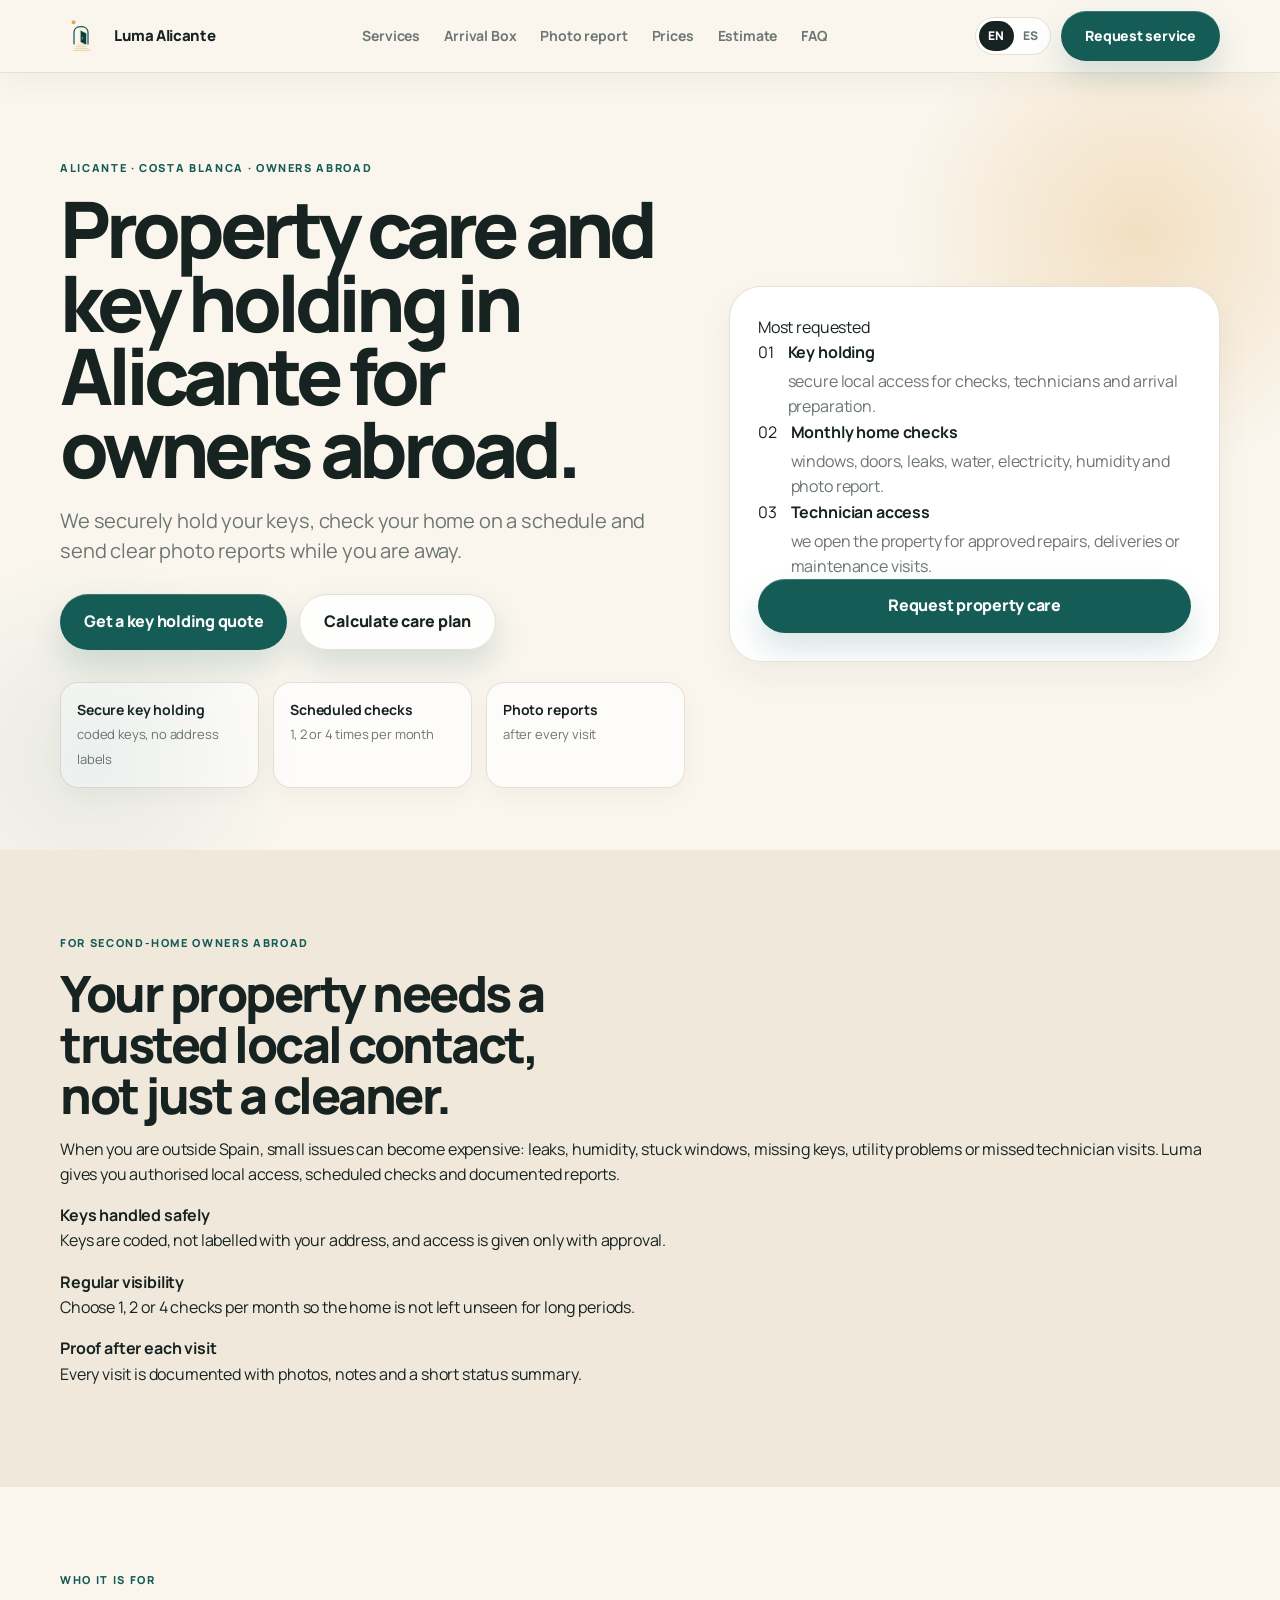
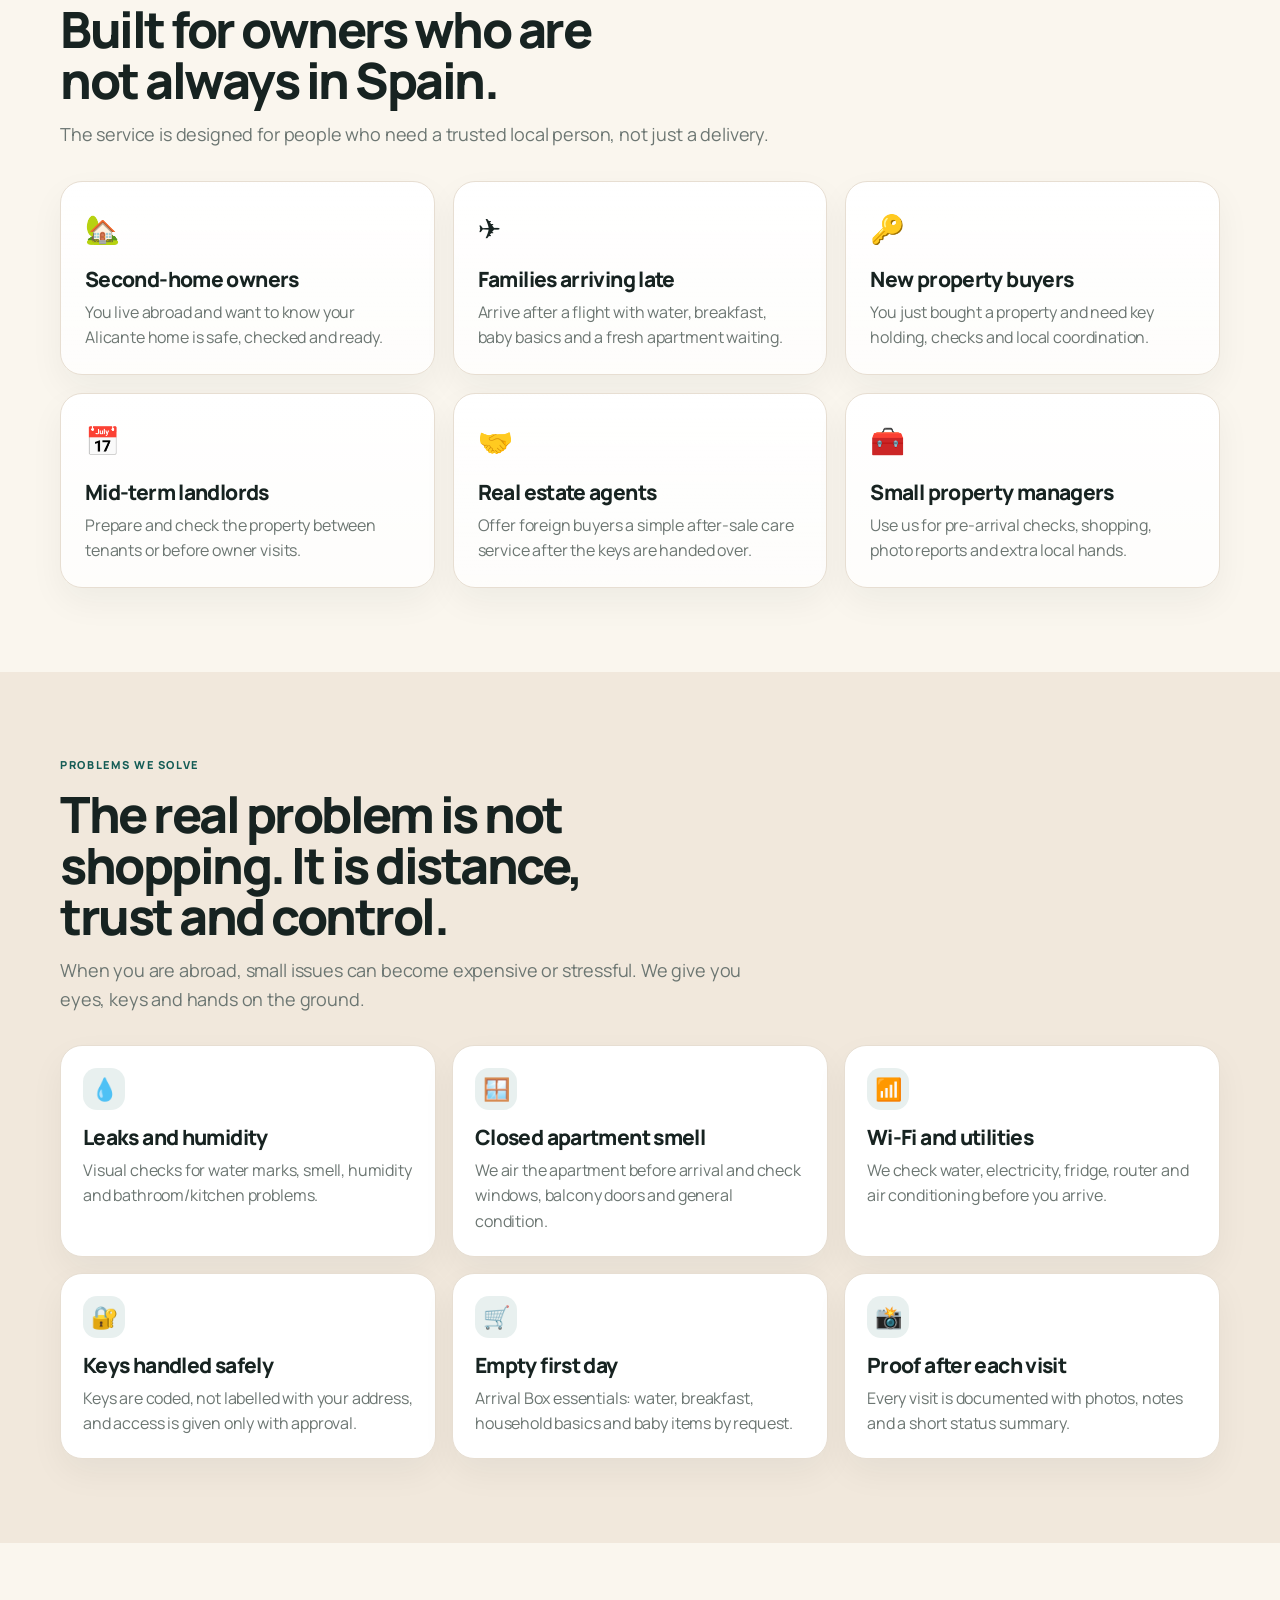
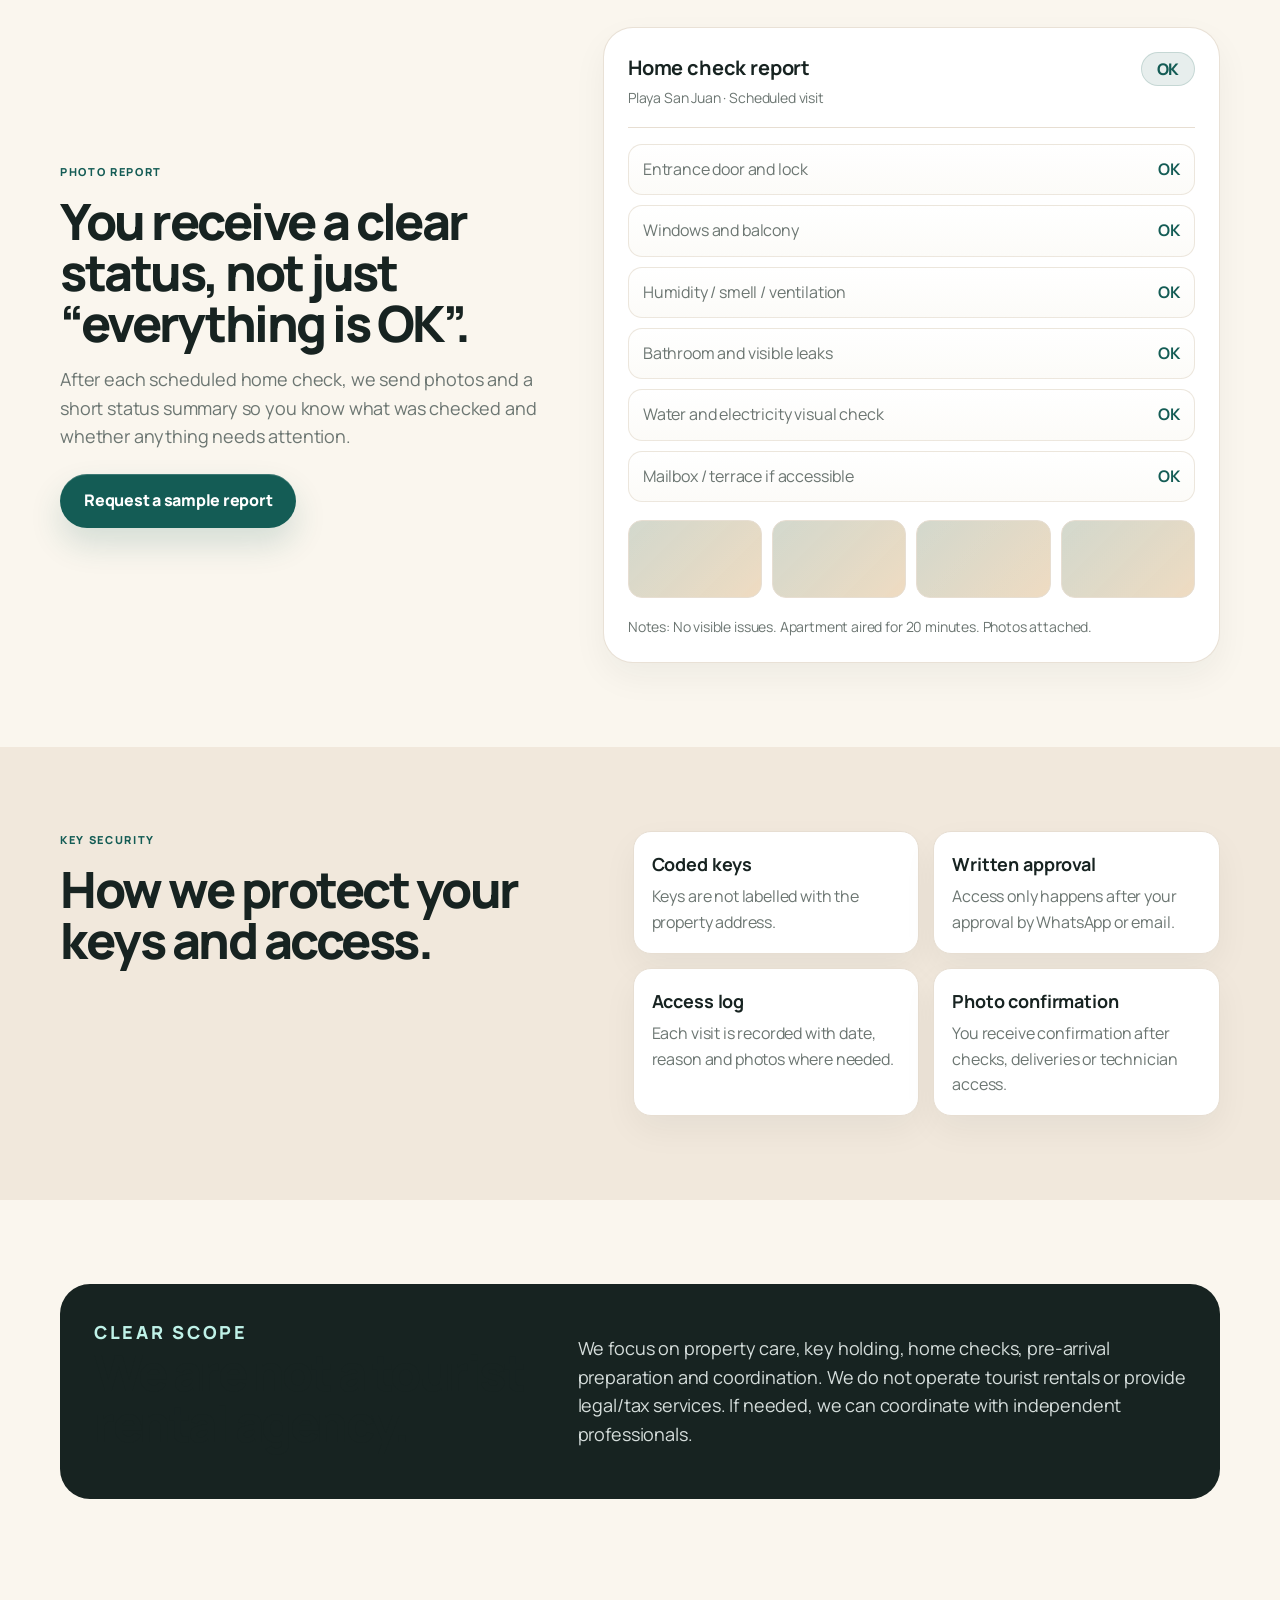
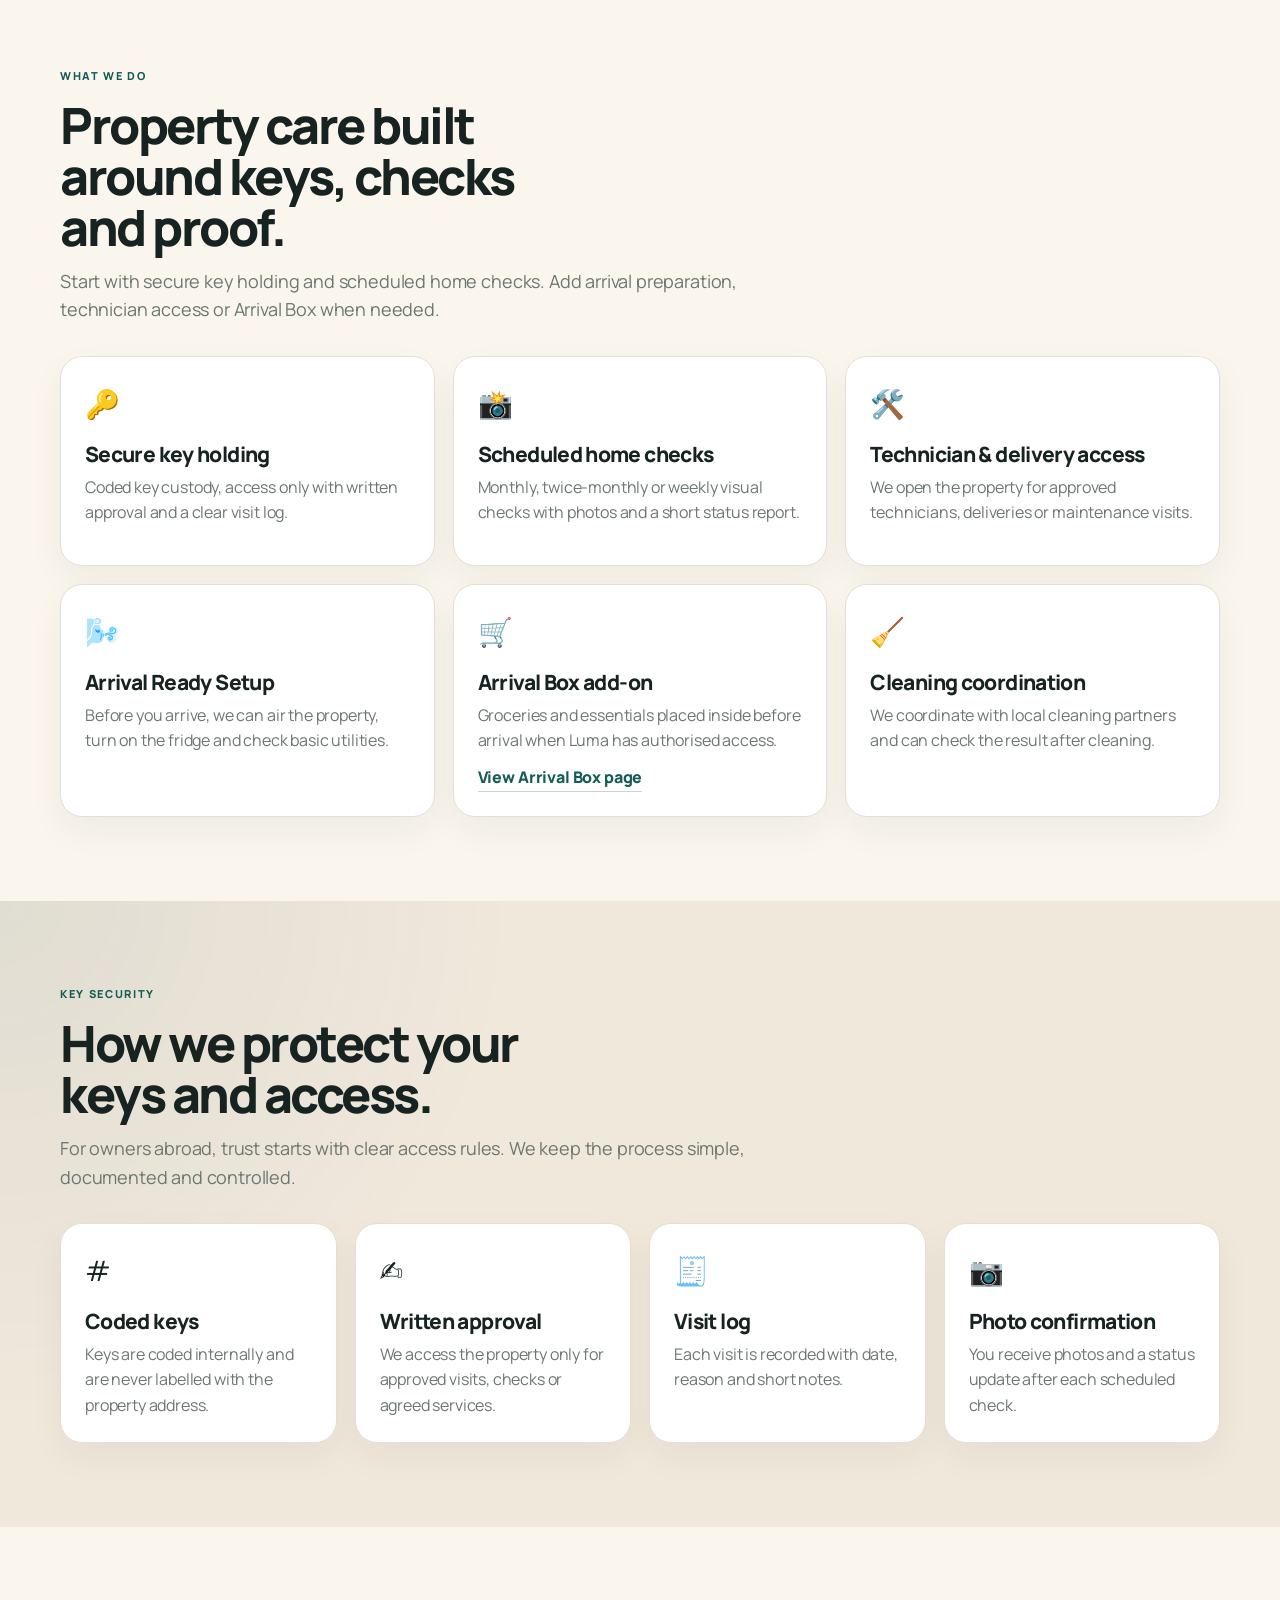
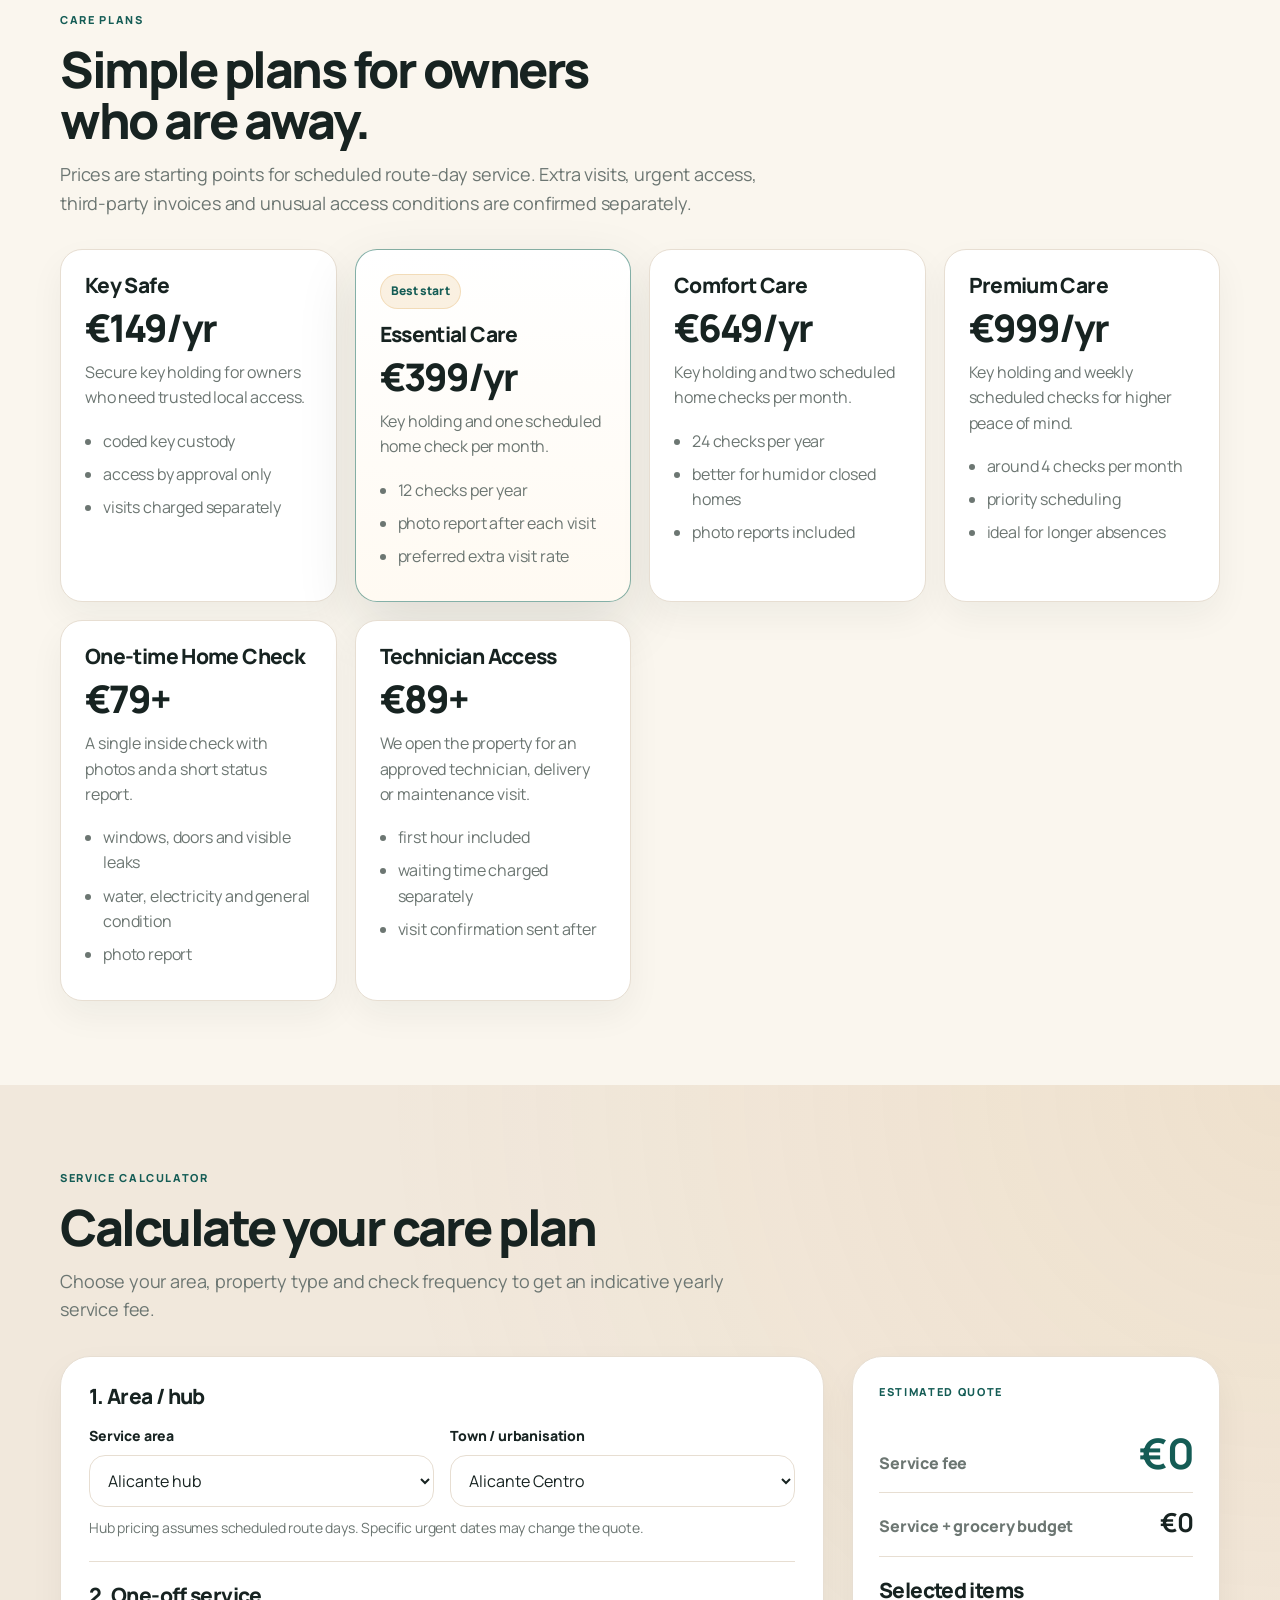
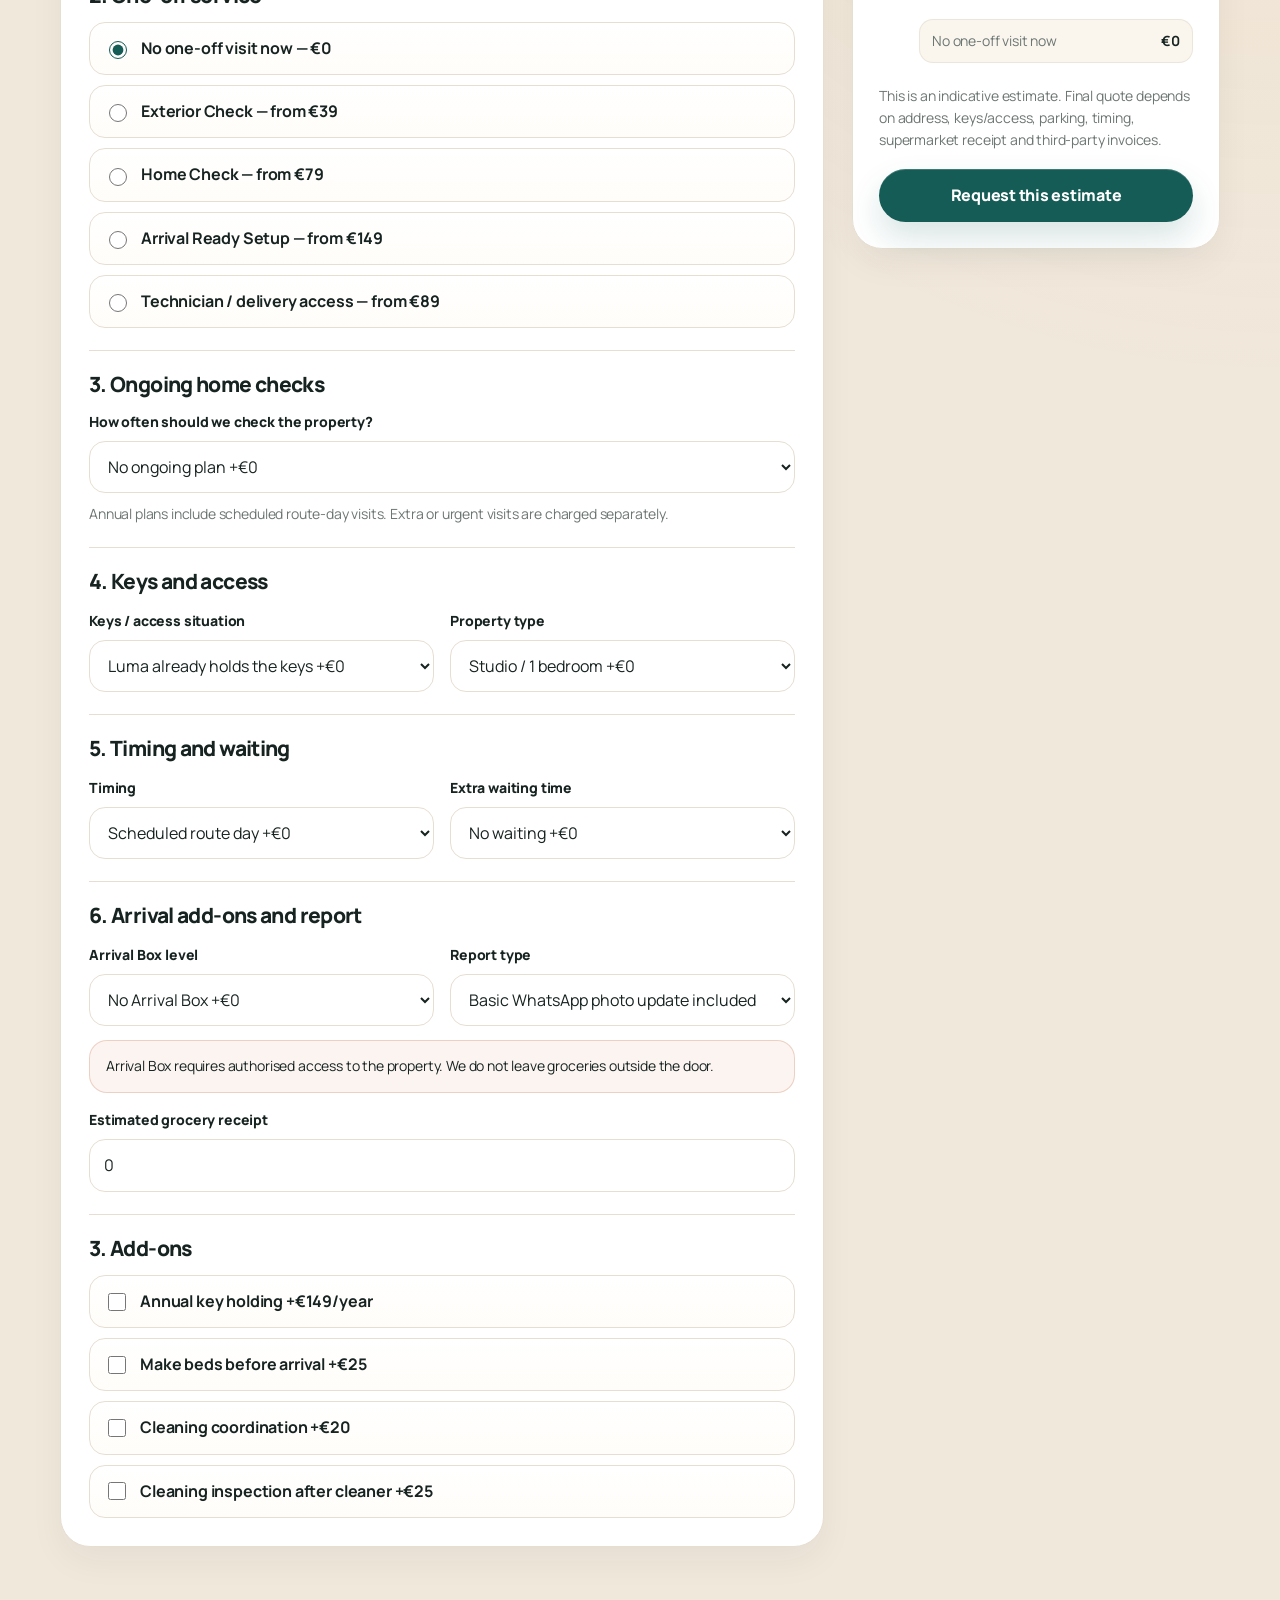
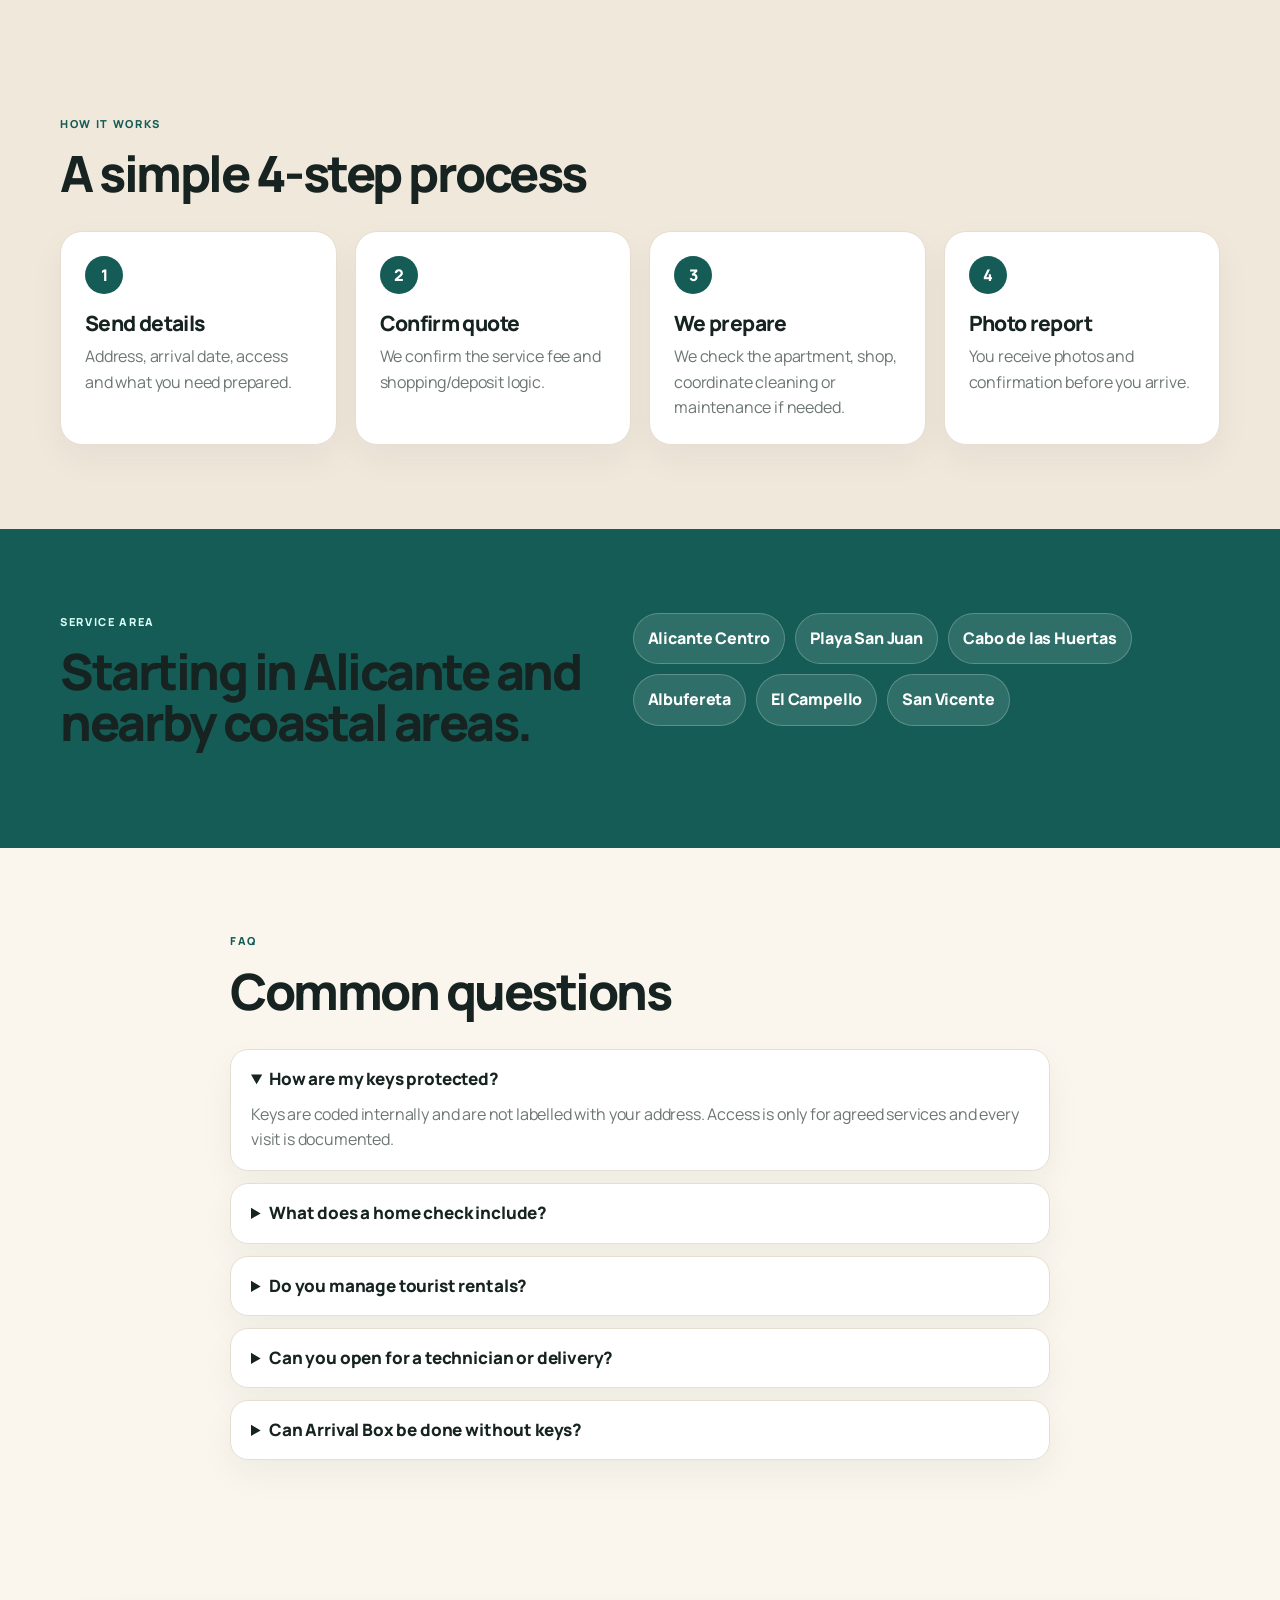
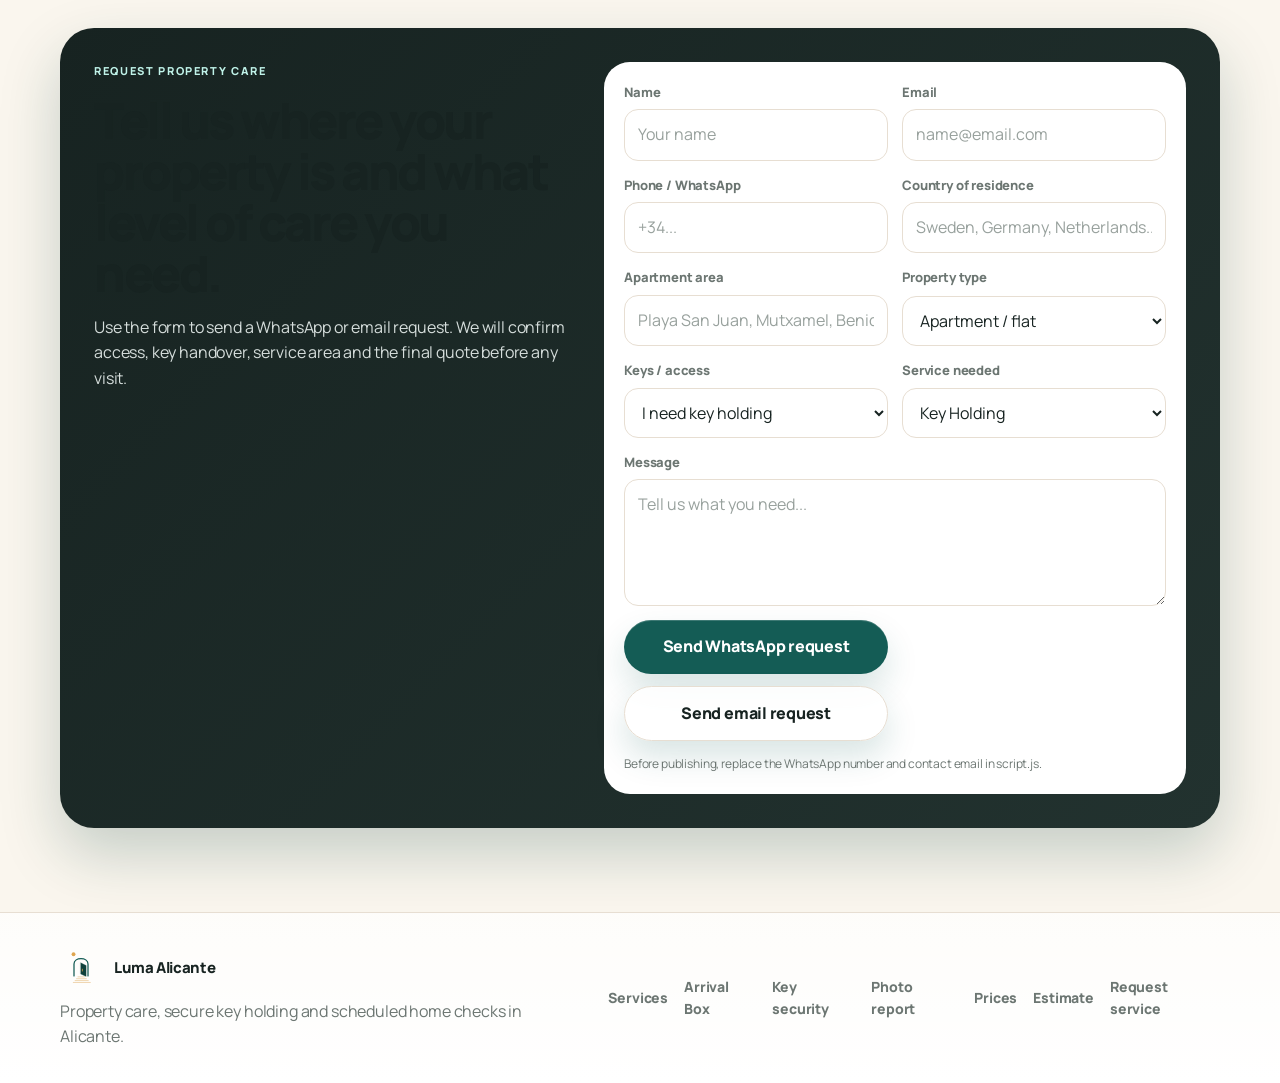
==== index.html @ c9a64bd4 "Reposition site around key holding and home checks" ====
<!doctype html>
<html lang="en">
<head>
  <meta charset="utf-8" />
  <meta name="viewport" content="width=device-width, initial-scale=1" />
  <title>Luma Alicante — Key Holding & Property Care for Owners Abroad</title>
  <meta name="description" content="Key holding, scheduled home checks, photo reports and property care for owners abroad in Alicante and Costa Blanca." />
  <meta property="og:title" content="Luma Alicante — Key Holding & Property Care for Owners Abroad" />
  <meta property="og:description" content="Secure key holding, scheduled home checks and clear photo reports for second-home owners abroad in Alicante." />
  <meta property="og:type" content="website" />
  <meta property="og:url" content="https://lumaalicante.com/" />
  <link rel="canonical" href="https://lumaalicante.com/" />
  <link rel="icon" href="assets/favicon.svg" type="image/svg+xml" />
  <link rel="preconnect" href="https://fonts.googleapis.com" />
  <link rel="preconnect" href="https://fonts.gstatic.com" crossorigin />
  <link href="https://fonts.googleapis.com/css2?family=Manrope:wght@400;500;600;700;800&display=swap" rel="stylesheet" />
  <link rel="stylesheet" href="styles.css" />
</head>
<body>
  <header class="site-header">
    <div class="container nav">
      <a href="#top" class="brand">
        <span class="brand-mark brand-mark-logo"><img src="assets/luma-mark-header.svg" alt="" /></span>
        <span class="brand-text">Luma Alicante</span>
      </a>

      <nav class="nav-links" aria-label="Main navigation">
        <a data-i18n="nav.services" href="#services">Services</a>
        <a data-i18n="nav.arrival" href="arrival-box.html">Arrival Box</a>
        <a data-i18n="nav.report" href="#photo-report">Photo report</a>
        <a data-i18n="nav.prices" href="#prices">Prices</a>
        <a data-i18n="nav.estimate" href="#calculator">Estimate</a>
        <a data-i18n="nav.faq" href="#faq">FAQ</a>
      </nav>

      <div class="nav-actions">
        <div class="lang-switch" aria-label="Language">
          <button class="lang-btn active" data-lang="en" type="button">EN</button>
          <button class="lang-btn" data-lang="es" type="button">ES</button>
        </div>
        <a class="btn btn-small" href="#contact" data-i18n="nav.cta">Request service</a>
      </div>
    </div>
  </header>

  <main id="top">
    <section class="hero">
      <div class="container hero-grid">
        <div class="hero-copy">
          <p class="eyebrow" data-i18n="hero.eyebrow">Alicante · Costa Blanca · Owners abroad</p>
          <h1 data-i18n="hero.title">Property care and key holding in Alicante for owners abroad.</h1>
          <p class="hero-subtitle" data-i18n="hero.subtitle">
            We securely hold your keys, check your home on a schedule and send clear photo reports while you are away.
          </p>
          <div class="hero-actions">
            <a class="btn" href="#contact" data-i18n="hero.primary">Get a key holding quote</a>
            <a class="btn btn-secondary" href="#calculator" data-i18n="hero.secondary">Calculate care plan</a>
          </div>
          <div class="trust-row">
            <div>
              <strong data-i18n="hero.trust1.title">Secure key holding</strong>
              <span data-i18n="hero.trust1.text">coded keys, no address labels</span>
            </div>
            <div>
              <strong data-i18n="hero.trust2.title">Scheduled checks</strong>
              <span data-i18n="hero.trust2.text">1, 2 or 4 times per month</span>
            </div>
            <div>
              <strong data-i18n="hero.trust3.title">Photo reports</strong>
              <span data-i18n="hero.trust3.text">after every visit</span>
            </div>
          </div>
        </div>

        <div class="hero-card">
          <div class="mini-card">
            <span class="mini-label" data-i18n="hero.cardTitle">Most requested</span>
            <div class="mini-item">
              <span>01</span>
              <div><strong data-i18n="hero.item1.title">Key holding</strong><p data-i18n="hero.item1.text">secure local access for checks, technicians and arrival preparation.</p></div>
            </div>
            <div class="mini-item">
              <span>02</span>
              <div><strong data-i18n="hero.item2.title">Monthly home checks</strong><p data-i18n="hero.item2.text">windows, doors, leaks, water, electricity, humidity and photo report.</p></div>
            </div>
            <div class="mini-item">
              <span>03</span>
              <div><strong data-i18n="hero.item3.title">Technician access</strong><p data-i18n="hero.item3.text">we open the property for approved repairs, deliveries or maintenance visits.</p></div>
            </div>
            <a class="btn btn-full" href="#contact" data-i18n="hero.cardCta">Request property care</a>
          </div>
        </div>
      </div>
    </section>

    <section class="section section-alt">
      <div class="container problem-grid">
        <div>
          <p class="eyebrow" data-i18n="problem.eyebrow">For second-home owners abroad</p>
          <h2 data-i18n="problem.title">Your property needs a trusted local contact, not just a cleaner.</h2>
          <p data-i18n="problem.text">When you are outside Spain, small issues can become expensive: leaks, humidity, stuck windows, missing keys, utility problems or missed technician visits. Luma gives you authorised local access, scheduled checks and documented reports.</p>
        </div>
        <div class="pain-list">
          <div><strong data-i18n="pain.keys.title">Keys handled safely</strong><p data-i18n="pain.keys.text">Keys are coded, not labelled with your address, and access is given only with approval.</p></div>
          <div><strong data-i18n="pain.checks.title">Regular visibility</strong><p data-i18n="pain.checks.text">Choose 1, 2 or 4 checks per month so the home is not left unseen for long periods.</p></div>
          <div><strong data-i18n="pain.proof.title">Proof after each visit</strong><p data-i18n="pain.proof.text">Every visit is documented with photos, notes and a short status summary.</p></div>
        </div>
      </div>
    </section>

    <section class="section" id="for-whom">
      <div class="container">
        <div class="section-head">
          <p class="eyebrow" data-i18n="forwhom.eyebrow">Who it is for</p>
          <h2 data-i18n="forwhom.title">Built for owners who are not always in Spain.</h2>
          <p data-i18n="forwhom.subtitle">The service is designed for people who need a trusted local person, not just a delivery.</p>
        </div>

        <div class="cards cards-3 audience-cards">
          <article class="card audience-card"><span class="card-icon">🏡</span><h3 data-i18n="forwhom.owner.title">Second-home owners</h3><p data-i18n="forwhom.owner.text">You live abroad and want to know your Alicante home is safe, checked and ready.</p></article>
          <article class="card audience-card"><span class="card-icon">✈️</span><h3 data-i18n="forwhom.family.title">Families arriving late</h3><p data-i18n="forwhom.family.text">Arrive after a flight with water, breakfast, baby basics and a fresh apartment waiting.</p></article>
          <article class="card audience-card"><span class="card-icon">🔑</span><h3 data-i18n="forwhom.newbuyer.title">New property buyers</h3><p data-i18n="forwhom.newbuyer.text">You just bought a property and need key holding, checks and local coordination.</p></article>
          <article class="card audience-card"><span class="card-icon">📅</span><h3 data-i18n="forwhom.landlord.title">Mid-term landlords</h3><p data-i18n="forwhom.landlord.text">Prepare and check the property between tenants or before owner visits.</p></article>
          <article class="card audience-card"><span class="card-icon">🤝</span><h3 data-i18n="forwhom.agents.title">Real estate agents</h3><p data-i18n="forwhom.agents.text">Offer foreign buyers a simple after-sale care service after the keys are handed over.</p></article>
          <article class="card audience-card"><span class="card-icon">🧰</span><h3 data-i18n="forwhom.managers.title">Small property managers</h3><p data-i18n="forwhom.managers.text">Use us for pre-arrival checks, shopping, photo reports and extra local hands.</p></article>
        </div>
      </div>
    </section>

    <section class="section section-alt pain-section">
      <div class="container">
        <div class="section-head">
          <p class="eyebrow" data-i18n="pain.eyebrow">Problems we solve</p>
          <h2 data-i18n="pain.title">The real problem is not shopping. It is distance, trust and control.</h2>
          <p data-i18n="pain.subtitle">When you are abroad, small issues can become expensive or stressful. We give you eyes, keys and hands on the ground.</p>
        </div>
        <div class="pain-grid">
          <div class="pain-item"><span>💧</span><h3 data-i18n="pain.leaks.title">Leaks and humidity</h3><p data-i18n="pain.leaks.text">Visual checks for water marks, smell, humidity and bathroom/kitchen problems.</p></div>
          <div class="pain-item"><span>🪟</span><h3 data-i18n="pain.windows.title">Closed apartment smell</h3><p data-i18n="pain.windows.text">We air the apartment before arrival and check windows, balcony doors and general condition.</p></div>
          <div class="pain-item"><span>📶</span><h3 data-i18n="pain.wifi.title">Wi‑Fi and utilities</h3><p data-i18n="pain.wifi.text">We check water, electricity, fridge, router and air conditioning before you arrive.</p></div>
          <div class="pain-item"><span>🔐</span><h3 data-i18n="pain.keys.title">No one with keys</h3><p data-i18n="pain.keys.text">Key holding and controlled access for approved visits, deliveries or technicians.</p></div>
          <div class="pain-item"><span>🛒</span><h3 data-i18n="pain.firstday.title">Empty first day</h3><p data-i18n="pain.firstday.text">Arrival Box essentials: water, breakfast, household basics and baby items by request.</p></div>
          <div class="pain-item"><span>📸</span><h3 data-i18n="pain.proof.title">No proof, only words</h3><p data-i18n="pain.proof.text">Every visit is documented with a clear photo report and short status summary.</p></div>
        </div>
      </div>
    </section>

    <section class="section report-section" id="photo-report">
      <div class="container report-layout">
        <div>
          <p class="eyebrow" data-i18n="report.eyebrow">Photo report</p>
          <h2 data-i18n="report.title">You receive a clear status, not just “everything is OK”.</h2>
          <p data-i18n="report.text">After each scheduled home check, we send photos and a short status summary so you know what was checked and whether anything needs attention.</p>
          <a class="btn" href="#contact" data-i18n="report.cta">Request a sample report</a>
        </div>
        <div class="report-card">
          <div class="report-header"><div><strong data-i18n="report.cardTitle">Home check report</strong><span data-i18n="report.cardSubtitle">Playa San Juan · Scheduled visit</span></div><span class="status-ok" data-i18n="report.status">OK</span></div>
          <div class="report-list">
            <div><span data-i18n="report.item1">Entrance door and lock</span><strong>OK</strong></div>
            <div><span data-i18n="report.item2">Windows and balcony</span><strong>OK</strong></div>
            <div><span data-i18n="report.item3">Humidity / smell / ventilation</span><strong>OK</strong></div>
            <div><span data-i18n="report.item4">Bathroom and visible leaks</span><strong>OK</strong></div>
            <div><span data-i18n="report.item5">Water and electricity visual check</span><strong>OK</strong></div>
            <div><span data-i18n="report.item6">Mailbox / terrace if accessible</span><strong>OK</strong></div>
          </div>
          <div class="photo-strip"><span></span><span></span><span></span><span></span></div>
          <p data-i18n="report.note">Notes: No visible issues. Apartment aired for 20 minutes. Photos attached.</p>
        </div>
      </div>
    </section>

    <section class="section section-alt keys-section">
      <div class="container split">
        <div><p class="eyebrow" data-i18n="keys.eyebrow">Key security</p><h2 data-i18n="keys.title">How we protect your keys and access.</h2></div>
        <div class="key-list">
          <div><strong data-i18n="keys.k1.title">Coded keys</strong><p data-i18n="keys.k1.text">Keys are not labelled with the property address.</p></div>
          <div><strong data-i18n="keys.k2.title">Written approval</strong><p data-i18n="keys.k2.text">Access only happens after your approval by WhatsApp or email.</p></div>
          <div><strong data-i18n="keys.k3.title">Access log</strong><p data-i18n="keys.k3.text">Each visit is recorded with date, reason and photos where needed.</p></div>
          <div><strong data-i18n="keys.k4.title">Photo confirmation</strong><p data-i18n="keys.k4.text">You receive confirmation after checks, deliveries or technician access.</p></div>
        </div>
      </div>
    </section>

    <section class="section scope-section">
      <div class="container scope-card">
        <div><p class="eyebrow" data-i18n="scope.eyebrow">Clear scope</p><h2 data-i18n="scope.title">We are not a tourist rental agency.</h2></div>
        <p data-i18n="scope.text">We focus on property care, key holding, home checks, pre-arrival preparation and coordination. We do not operate tourist rentals or provide legal/tax services. If needed, we can coordinate with independent professionals.</p>
      </div>
    </section>

    <section class="section" id="services">
      <div class="container">
        <div class="section-head">
          <p class="eyebrow" data-i18n="services.eyebrow">What we do</p>
          <h2 data-i18n="services.title">Property care built around keys, checks and proof.</h2>
          <p data-i18n="services.subtitle">Start with secure key holding and scheduled home checks. Add arrival preparation, technician access or Arrival Box when needed.</p>
        </div>

        <div class="cards cards-3">
          <article class="card">
            <span class="card-icon">🔑</span>
            <h3 data-i18n="services.key.title">Secure key holding</h3>
            <p data-i18n="services.key.text">Coded key custody, access only with written approval and a clear visit log.</p>
          </article>
          <article class="card">
            <span class="card-icon">📸</span>
            <h3 data-i18n="services.check.title">Scheduled home checks</h3>
            <p data-i18n="services.check.text">Monthly, twice-monthly or weekly visual checks with photos and a short status report.</p>
          </article>
          <article class="card">
            <span class="card-icon">🛠️</span>
            <h3 data-i18n="services.maintenance.title">Technician & delivery access</h3>
            <p data-i18n="services.maintenance.text">We open the property for approved technicians, deliveries or maintenance visits.</p>
          </article>
          <article class="card">
            <span class="card-icon">🌬️</span>
            <h3 data-i18n="services.prepare.title">Arrival Ready Setup</h3>
            <p data-i18n="services.prepare.text">Before you arrive, we can air the property, turn on the fridge and check basic utilities.</p>
          </article>
          <article class="card">
            <span class="card-icon">🛒</span>
            <h3 data-i18n="services.arrival.title">Arrival Box add-on</h3>
            <p data-i18n="services.arrival.text">Groceries and essentials placed inside before arrival when Luma has authorised access.</p>
            <a class="text-link" href="arrival-box.html" data-i18n="services.arrival.link">View Arrival Box page</a>
          </article>
          <article class="card">
            <span class="card-icon">🧹</span>
            <h3 data-i18n="services.cleaning.title">Cleaning coordination</h3>
            <p data-i18n="services.cleaning.text">We coordinate with local cleaning partners and can check the result after cleaning.</p>
          </article>
        </div>
      </div>
    </section>

    <section class="section section-alt security-section" id="key-security">
      <div class="container">
        <div class="section-head">
          <p class="eyebrow" data-i18n="security.eyebrow">Key security</p>
          <h2 data-i18n="security.title">How we protect your keys and access.</h2>
          <p data-i18n="security.subtitle">For owners abroad, trust starts with clear access rules. We keep the process simple, documented and controlled.</p>
        </div>

        <div class="cards cards-4">
          <article class="card">
            <span class="card-icon">#</span>
            <h3 data-i18n="security.card1.title">Coded keys</h3>
            <p data-i18n="security.card1.text">Keys are coded internally and are never labelled with the property address.</p>
          </article>
          <article class="card">
            <span class="card-icon">✍️</span>
            <h3 data-i18n="security.card2.title">Written approval</h3>
            <p data-i18n="security.card2.text">We access the property only for approved visits, checks or agreed services.</p>
          </article>
          <article class="card">
            <span class="card-icon">🧾</span>
            <h3 data-i18n="security.card3.title">Visit log</h3>
            <p data-i18n="security.card3.text">Each visit is recorded with date, reason and short notes.</p>
          </article>
          <article class="card">
            <span class="card-icon">📷</span>
            <h3 data-i18n="security.card4.title">Photo confirmation</h3>
            <p data-i18n="security.card4.text">You receive photos and a status update after each scheduled check.</p>
          </article>
        </div>
      </div>
    </section>

    <section class="section" id="prices">
      <div class="container">
        <div class="section-head">
          <p class="eyebrow" data-i18n="prices.eyebrow">Care plans</p>
          <h2 data-i18n="prices.title">Simple plans for owners who are away.</h2>
          <p data-i18n="prices.subtitle">Prices are starting points for scheduled route-day service. Extra visits, urgent access, third-party invoices and unusual access conditions are confirmed separately.</p>
        </div>

        <div class="pricing-grid">
          <article class="price-card">
            <h3 data-i18n="prices.key.title">Key Safe</h3>
            <p class="price">€149/yr</p>
            <p data-i18n="prices.key.text">Secure key holding for owners who need trusted local access.</p>
            <ul>
              <li data-i18n="prices.key.li1">coded key custody</li>
              <li data-i18n="prices.key.li2">access by approval only</li>
              <li data-i18n="prices.key.li3">visits charged separately</li>
            </ul>
          </article>

          <article class="price-card featured">
            <div class="badge" data-i18n="prices.badge">Best start</div>
            <h3 data-i18n="prices.monthly.title">Essential Care</h3>
            <p class="price">€399/yr</p>
            <p data-i18n="prices.monthly.text">Key holding and one scheduled home check per month.</p>
            <ul>
              <li data-i18n="prices.monthly.li1">12 checks per year</li>
              <li data-i18n="prices.monthly.li2">photo report after each visit</li>
              <li data-i18n="prices.monthly.li3">preferred extra visit rate</li>
            </ul>
          </article>

          <article class="price-card">
            <h3 data-i18n="prices.comfort.title">Comfort Care</h3>
            <p class="price">€649/yr</p>
            <p data-i18n="prices.comfort.text">Key holding and two scheduled home checks per month.</p>
            <ul>
              <li data-i18n="prices.comfort.li1">24 checks per year</li>
              <li data-i18n="prices.comfort.li2">better for humid or closed homes</li>
              <li data-i18n="prices.comfort.li3">photo reports included</li>
            </ul>
          </article>

          <article class="price-card">
            <h3 data-i18n="prices.premium.title">Premium Care</h3>
            <p class="price">€999/yr</p>
            <p data-i18n="prices.premium.text">Key holding and weekly scheduled checks for higher peace of mind.</p>
            <ul>
              <li data-i18n="prices.premium.li1">around 4 checks per month</li>
              <li data-i18n="prices.premium.li2">priority scheduling</li>
              <li data-i18n="prices.premium.li3">ideal for longer absences</li>
            </ul>
          </article>

          <article class="price-card">
            <h3 data-i18n="prices.check.title">One-time Home Check</h3>
            <p class="price">€79+</p>
            <p data-i18n="prices.check.text">A single inside check with photos and a short status report.</p>
            <ul>
              <li data-i18n="prices.check.li1">doors, windows and visible leaks</li>
              <li data-i18n="prices.check.li2">water, electricity and general condition</li>
              <li data-i18n="prices.check.li3">photo report</li>
            </ul>
          </article>

          <article class="price-card">
            <h3 data-i18n="prices.tech.title">Technician Access</h3>
            <p class="price">€89+</p>
            <p data-i18n="prices.tech.text">We open the property for an approved technician, delivery or maintenance visit.</p>
            <ul>
              <li data-i18n="prices.tech.li1">first hour included</li>
              <li data-i18n="prices.tech.li2">waiting time charged separately</li>
              <li data-i18n="prices.tech.li3">visit confirmation sent after</li>
            </ul>
          </article>
        </div>
      </div>
    </section>

    <section class="section section-alt calculator-section" id="calculator">
      <div class="container">
        <div class="section-head">
          <p class="eyebrow" data-i18n="calc.eyebrow">Service calculator</p>
          <h2 data-i18n="calc.title">Calculate your care plan</h2>
          <p data-i18n="calc.subtitle">Choose your area, property type and check frequency to get an indicative yearly service fee.</p>
        </div>

        <div class="calculator-grid">
          <div class="calculator-panel">
            <div class="calc-group">
              <h3 data-i18n="calc.location.title">1. Area and town</h3>

              <div class="calc-row">
                <label class="calc-field">
                  <span data-i18n="calc.location.label">Service hub</span>
                  <select id="calcArea">
                    <option value="0" data-i18n="calc.area.alicante">Alicante area</option>
                    <option value="0" data-i18n="calc.area.benidorm">Benidorm area</option>
                    <option value="0" data-i18n="calc.area.south">South Costa Blanca area</option>
                    <option value="35" data-i18n="calc.area.outside">Other area / by request</option>
                  </select>
                </label>

                <label class="calc-field">
                  <span data-i18n="calc.town.label">Town / urbanisation</span>
                  <select id="calcTown">
                    <optgroup label="Alicante core">
                      <option value="0">Alicante Centro</option>
                      <option value="0">Playa San Juan</option>
                      <option value="0">Cabo de las Huertas</option>
                      <option value="0">Albufereta</option>
                      <option value="0">San Juan de Alicante</option>
                      <option value="0">El Campello</option>
                    </optgroup>
                    <optgroup label="Alicante extended">
                      <option value="20">Mutxamel</option>
                      <option value="20">San Vicente del Raspeig</option>
                      <option value="20">Urbanova</option>
                      <option value="20">El Altet</option>
                      <option value="25">Arenales del Sol</option>
                      <option value="25">Gran Alacant</option>
                      <option value="30">Santa Pola</option>
                    </optgroup>
                    <optgroup label="Benidorm core">
                      <option value="0">Benidorm</option>
                      <option value="0">Cala de Finestrat</option>
                      <option value="0">Finestrat</option>
                      <option value="0">Villajoyosa / La Vila Joiosa</option>
                    </optgroup>
                    <optgroup label="Benidorm extended">
                      <option value="20">Albir</option>
                      <option value="20">L'Alfàs del Pi</option>
                      <option value="25">La Nucía</option>
                      <option value="25">Polop</option>
                      <option value="30">Altea</option>
                      <option value="35">Altea la Vella</option>
                    </optgroup>
                    <optgroup label="South Costa Blanca">
                      <option value="0">Torrevieja</option>
                      <option value="0">Orihuela Costa</option>
                      <option value="0">Punta Prima</option>
                      <option value="0">La Zenia</option>
                      <option value="0">Cabo Roig</option>
                      <option value="0">Campoamor</option>
                      <option value="0">Villamartin</option>
                      <option value="20">Guardamar del Segura</option>
                      <option value="20">Ciudad Quesada</option>
                      <option value="20">Rojales</option>
                      <option value="25">Los Montesinos</option>
                    </optgroup>
                  </select>
                </label>
              </div>

              <p class="calc-hint" data-i18n="calc.location.hint">Hub pricing assumes scheduled route days. Specific urgent dates may change the quote.</p>
            </div>

            <div class="calc-group">
              <h3 data-i18n="calc.service.title">2. One-off service</h3>
              <div class="calc-options">
                <label><input type="radio" name="mainService" value="0" data-service-name="No one-off visit now" checked> <span data-i18n="calc.service.none">No one-off visit now — €0</span></label>
                <label><input type="radio" name="mainService" value="39" data-service-name="Exterior Check"> <span data-i18n="calc.service.exterior">Exterior Check — from €39</span></label>
                <label><input type="radio" name="mainService" value="79" data-service-name="One-time Home Check"> <span data-i18n="calc.service.home">One-time Home Check — from €79</span></label>
                <label><input type="radio" name="mainService" value="149" data-service-name="Arrival Ready Setup"> <span data-i18n="calc.service.ready">Arrival Ready Setup — from €149</span></label>
                <label><input type="radio" name="mainService" value="89" data-service-name="Technician / delivery access"> <span data-i18n="calc.service.tech">Technician / delivery access — from €89</span></label>
              </div>
            </div>

            <div class="calc-group">
              <h3 data-i18n="calc.frequency.title">3. Ongoing home checks</h3>
              <label class="calc-field">
                <span data-i18n="calc.frequency.label">How often should we check the property?</span>
                <select id="calcFrequency">
                  <option value="0" data-i18n="calc.frequency.none">No ongoing plan +€0</option>
                  <option value="399" data-i18n="calc.frequency.monthly">1 check per month — €399/year</option>
                  <option value="649" data-i18n="calc.frequency.twice">2 checks per month — €649/year</option>
                  <option value="999" data-i18n="calc.frequency.weekly">4 checks per month — €999/year</option>
                </select>
              </label>
              <p class="calc-hint" data-i18n="calc.frequency.hint">Annual plans include scheduled route-day visits. Extra or urgent visits are charged separately.</p>
            </div>


            <div class="calc-group">
              <h3 data-i18n="calc.access.title">4. Keys and access</h3>
              <div class="calc-row">
                <label class="calc-field">
                  <span data-i18n="calc.access.label">Keys / access situation</span>
                  <select id="calcKeys">
                    <option value="0" data-i18n="calc.access.hold">Luma already holds the keys +€0</option>
                    <option value="10" data-i18n="calc.access.neighbour">Keys with neighbour / concierge +€10</option>
                    <option value="25" data-i18n="calc.access.collect">Key collection required +€25</option>
                    <option value="35" data-i18n="calc.access.handover">First key handover / setup +€35</option>
                  </select>
                </label>

                <label class="calc-field">
                  <span data-i18n="calc.property.label">Property type</span>
                  <select id="calcProperty">
                    <option value="0" data-i18n="calc.property.apartment">Apartment / flat +€0</option>
                    <option value="25" data-i18n="calc.property.townhouse">Townhouse +€25</option>
                    <option value="35" data-i18n="calc.property.house">House / villa +€35</option>
                    <option value="0" data-i18n="calc.property.quote">Large or complex property — by quote</option>
                  </select>
                </label>
              </div>
            </div>

            <div class="calc-group">
              <h3 data-i18n="calc.timing.title">5. Timing and waiting</h3>
              <div class="calc-row">
                <label class="calc-field">
                  <span data-i18n="calc.timing.label">Timing</span>
                  <select id="calcTiming">
                    <option value="0" data-i18n="calc.timing.route">Scheduled route day +€0</option>
                    <option value="20" data-i18n="calc.timing.specific">Specific requested day +€20</option>
                    <option value="50" data-i18n="calc.timing.urgent">Urgent / same-day +€50</option>
                    <option value="30" data-i18n="calc.timing.weekend">Evening / weekend +€30</option>
                  </select>
                </label>

                <label class="calc-field">
                  <span data-i18n="calc.waiting.label">Extra waiting time</span>
                  <select id="calcWaiting">
                    <option value="0" data-i18n="calc.waiting.none">No waiting +€0</option>
                    <option value="30" data-i18n="calc.waiting.one">Up to 1 extra hour +€30</option>
                    <option value="60" data-i18n="calc.waiting.two">Up to 2 extra hours +€60</option>
                    <option value="90" data-i18n="calc.waiting.three">Up to 3 extra hours +€90</option>
                  </select>
                </label>
              </div>
            </div>

            <div class="calc-group">
              <h3 data-i18n="calc.arrivalbox.title">6. Arrival add-ons and report</h3>
              <div class="calc-row">
                <label class="calc-field">
                  <span data-i18n="calc.arrivalbox.label">Arrival Box level</span>
                  <select id="calcArrivalBox">
                    <option value="0" data-i18n="calc.arrivalbox.none">No Arrival Box +€0</option>
                    <option value="69" data-i18n="calc.arrivalbox.basic">Basic shopping service +€69</option>
                    <option value="89" data-i18n="calc.arrivalbox.family">Family shopping service +€89</option>
                    <option value="99" data-i18n="calc.arrivalbox.baby">Baby / special items +€99</option>
                    <option value="119" data-i18n="calc.arrivalbox.longstay">Long-stay starter +€119</option>
                  </select>
                </label>

                <label class="calc-field">
                  <span data-i18n="calc.report.label">Report type</span>
                  <select id="calcReport">
                    <option value="0" data-i18n="calc.report.basic">Basic WhatsApp photo update included</option>
                    <option value="15" data-i18n="calc.report.pdf">Detailed PDF report +€15</option>
                    <option value="20" data-i18n="calc.report.video">Video walkthrough +€20</option>
                  </select>
                </label>
              </div>

              <p class="calc-warning" data-i18n="calc.arrivalbox.warning">Arrival Box requires authorised access to the property. We do not leave groceries outside the door.</p>
              <label class="calc-field calc-grocery-field">
                <span data-i18n="calc.grocery.label">Estimated grocery receipt</span>
                <input id="calcGrocery" type="number" min="0" max="1000" step="10" value="0" />
              </label>
            </div>

            <div class="calc-group calc-group-last">
              <h3 data-i18n="calc.addons.title">7. Extra options</h3>
              <div class="calc-options">
                <label><input type="checkbox" class="calcAddon" value="149" data-addon-name="Annual key holding"> <span data-i18n="calc.addon.key">Annual key holding +€149/year</span></label>
                <label><input type="checkbox" class="calcAddon" value="25" data-addon-name="Make beds before arrival"> <span data-i18n="calc.addon.beds">Make beds before arrival +€25</span></label>
                <label><input type="checkbox" class="calcAddon" value="20" data-addon-name="Cleaning coordination"> <span data-i18n="calc.addon.cleaning">Cleaning coordination +€20</span></label>
                <label><input type="checkbox" class="calcAddon" value="25" data-addon-name="Cleaning inspection after cleaner"> <span data-i18n="calc.addon.cleaningCheck">Cleaning inspection after cleaner +€25</span></label>
              </div>
            </div>
          </div>

          <aside class="calculator-summary">
            <p class="eyebrow" data-i18n="calc.summary.eyebrow">Estimated quote</p>
            <div class="calc-total">
              <span data-i18n="calc.summary.serviceFee">Service fee</span>
              <strong id="calcServiceFee">€39</strong>
            </div>
            <div class="calc-total calc-total-muted">
              <span data-i18n="calc.summary.withGroceries">Service + grocery budget</span>
              <strong id="calcGrandTotal">€39</strong>
            </div>

            <div class="calc-breakdown">
              <h3 data-i18n="calc.summary.includes">Selected items</h3>
              <ul id="calcBreakdown"></ul>
            </div>

            <p class="calc-disclaimer" data-i18n="calc.summary.disclaimer">This is an indicative estimate. Final quote depends on address, keys/access, parking, timing, supermarket receipt and third-party invoices.</p>
            <a class="btn btn-full" id="calculatorWhatsapp" href="#contact" data-i18n="calc.summary.cta">Request this estimate</a>
          </aside>
        </div>
      </div>
    </section>

    <section class="section section-alt">
      <div class="container">
        <div class="section-head">
          <p class="eyebrow" data-i18n="process.eyebrow">How it works</p>
          <h2 data-i18n="process.title">A simple 4-step process</h2>
        </div>
        <div class="steps">
          <div class="step">
            <span>1</span>
            <h3 data-i18n="process.s1.title">Send details</h3>
            <p data-i18n="process.s1.text">Address, arrival date, access and what you need prepared.</p>
          </div>
          <div class="step">
            <span>2</span>
            <h3 data-i18n="process.s2.title">Confirm quote</h3>
            <p data-i18n="process.s2.text">We confirm the service fee and shopping/deposit logic.</p>
          </div>
          <div class="step">
            <span>3</span>
            <h3 data-i18n="process.s3.title">We prepare</h3>
            <p data-i18n="process.s3.text">We check the apartment, shop, coordinate cleaning or maintenance if needed.</p>
          </div>
          <div class="step">
            <span>4</span>
            <h3 data-i18n="process.s4.title">Photo report</h3>
            <p data-i18n="process.s4.text">You receive photos and confirmation before you arrive.</p>
          </div>
        </div>
      </div>
    </section>

    <section class="section areas">
      <div class="container split">
        <div>
          <p class="eyebrow" data-i18n="areas.eyebrow">Service area</p>
          <h2 data-i18n="areas.title">Starting in Alicante and nearby coastal areas.</h2>
        </div>
        <div class="area-tags">
          <span>Alicante Centro</span>
          <span>Playa San Juan</span>
          <span>Cabo de las Huertas</span>
          <span>Albufereta</span>
          <span>El Campello</span>
          <span>San Vicente</span>
        </div>
      </div>
    </section>

    <section class="section" id="faq">
      <div class="container narrow">
        <div class="section-head">
          <p class="eyebrow" data-i18n="faq.eyebrow">FAQ</p>
          <h2 data-i18n="faq.title">Common questions</h2>
        </div>

        <div class="faq-list">
          <details open>
            <summary data-i18n="faq.q1">How are my keys protected?</summary>
            <p data-i18n="faq.a1">Keys are coded internally and are not labelled with your address. Access is only for agreed services and every visit is documented.</p>
          </details>
          <details>
            <summary data-i18n="faq.q2">What does a home check include?</summary>
            <p data-i18n="faq.a2">A visual check of doors, windows, visible leaks, water, electricity, humidity/smell, balcony or terrace if accessible, and a photo report after the visit.</p>
          </details>
          <details>
            <summary data-i18n="faq.q3">Do you manage tourist rentals?</summary>
            <p data-i18n="faq.a3">Not at this stage. We focus on property care, key holding, scheduled home checks, arrival preparation and coordination services.</p>
          </details>
          <details>
            <summary data-i18n="faq.q4">Can you open for a technician or delivery?</summary>
            <p data-i18n="faq.a4">Yes, when authorised by the owner. Waiting time and urgent visits are charged separately.</p>
          </details>
          <details>
            <summary data-i18n="faq.q5">Can Arrival Box be done without keys?</summary>
            <p data-i18n="faq.a5">No. Groceries are placed inside only when Luma has authorised access through key holding, key collection, concierge/neighbour or another approved arrangement.</p>
          </details>
        </div>
      </div>
    </section>

    <section class="section cta-section" id="contact">
      <div class="container cta-card">
        <div>
          <p class="eyebrow" data-i18n="contact.eyebrow">Request property care</p>
          <h2 data-i18n="contact.title">Tell us where your property is and what level of care you need.</h2>
          <p data-i18n="contact.text">Use the form to send a WhatsApp or email request. We will confirm access, key handover, service area and the final quote before any visit.</p>
        </div>

        <form class="contact-form" id="leadForm">
          <label>
            <span data-i18n="form.name">Name</span>
            <input id="name" name="name" type="text" placeholder="Your name" />
          </label>
          <label>
            <span data-i18n="form.email">Email</span>
            <input id="email" name="email" type="email" placeholder="name@email.com" />
          </label>
          <label>
            <span data-i18n="form.phone">Phone / WhatsApp</span>
            <input id="phone" name="phone" type="tel" placeholder="+34..." />
          </label>
          <label>
            <span data-i18n="form.country">Country of residence</span>
            <input id="country" name="country" type="text" placeholder="Sweden, Germany, Netherlands..." />
          </label>
          <label>
            <span data-i18n="form.area">Property location</span>
            <input id="area" name="area" type="text" placeholder="Playa San Juan, Mutxamel, Benidorm..." />
          </label>
          <label>
            <span data-i18n="form.property">Property type</span>
            <select id="propertyType" name="propertyType">
              <option value="Apartment / flat">Apartment / flat</option>
              <option value="Townhouse">Townhouse</option>
              <option value="House / villa">House / villa</option>
              <option value="Large or complex property">Large or complex property</option>
            </select>
          </label>
          <label>
            <span data-i18n="form.keys">Keys / access</span>
            <select id="keysAccess" name="keysAccess">
              <option value="I need key holding">I need key holding</option>
              <option value="Keys with neighbour / concierge">Keys with neighbour / concierge</option>
              <option value="Key collection required">Key collection required</option>
              <option value="Not sure yet">Not sure yet</option>
            </select>
          </label>
          <label>
            <span data-i18n="form.service">Service needed</span>
            <select id="service" name="service">
              <option value="Key Holding">Key Holding</option>
              <option value="Monthly Home Check Plan">Monthly Home Check Plan</option>
              <option value="2 Checks per Month Plan">2 Checks per Month Plan</option>
              <option value="Weekly Check Plan">Weekly Check Plan</option>
              <option value="Technician Access">Technician Access</option>
              <option value="Arrival Ready Setup">Arrival Ready Setup</option>
              <option value="Arrival Box add-on">Arrival Box add-on</option>
              <option value="Not sure">Not sure</option>
            </select>
          </label>
          <label class="full">
            <span data-i18n="form.message">Message</span>
            <textarea id="message" name="message" rows="4" placeholder="Tell us what you need..."></textarea>
          </label>
          <div class="form-actions full">
            <button class="btn btn-full" type="submit" data-i18n="form.submit">Send WhatsApp request</button>
            <button class="btn btn-secondary btn-full" type="button" id="emailRequest" data-i18n="form.emailSubmit">Send email request</button>
          </div>
          <p class="form-note" data-i18n="form.note">Before publishing, replace the WhatsApp number and contact email in script.js.</p>
        </form>
      </div>
    </section>
  </main>

  <footer class="footer">
    <div class="container footer-grid">
      <div>
        <a href="#top" class="brand brand-footer">
          <span class="brand-mark brand-mark-logo"><img src="assets/luma-mark-header.svg" alt="" /></span>
        <span class="brand-text">Luma Alicante</span>
        </a>
        <p data-i18n="footer.text">Property care, secure key holding and scheduled home checks in Alicante.</p>
      </div>
      <div class="footer-links">
        <a href="#services" data-i18n="nav.services">Services</a>
        <a href="arrival-box.html" data-i18n="nav.arrival">Arrival Box</a>
        <a href="#key-security" data-i18n="nav.security">Key security</a>
        <a href="#photo-report" data-i18n="nav.report">Photo report</a>
        <a href="#prices" data-i18n="nav.prices">Prices</a>
        <a href="#calculator" data-i18n="nav.estimate">Estimate</a>
        <a href="#contact" data-i18n="nav.cta">Request service</a>
      </div>
    </div>
  </footer>

  <script src="script.js"></script>
</body>
</html>
---- styles.css ----
:root{
  --bg:#FAF6EE;
  --surface:#FFFFFF;
  --surface-2:#F1E8DC;
  --text:#172321;
  --muted:#6C7672;
  --line:#E7DED2;
  --accent:#145C55;
  --accent-2:#DFA550;
  --accent-dark:#0E403B;
  --terracotta:#C96F4A;
  --shadow: 0 24px 60px rgba(22, 39, 36, .12);
  --radius: 22px;
  --radius-sm: 14px;
  --container: 1160px;
}

*{box-sizing:border-box}
html{scroll-behavior:smooth}
body{
  margin:0;
  font-family: Inter, ui-sans-serif, system-ui, -apple-system, BlinkMacSystemFont, "Segoe UI", Arial, sans-serif;
  color:var(--text);
  background:var(--bg);
  line-height:1.5;
}

a{color:inherit;text-decoration:none}
button,input,select,textarea{font:inherit}
.container{
  width:min(var(--container), calc(100% - 36px));
  margin:0 auto;
}

.site-header{
  position:sticky;
  top:0;
  z-index:50;
  background:rgba(248,245,239,.88);
  backdrop-filter: blur(18px);
  border-bottom:1px solid rgba(228,221,210,.72);
}

.nav{
  height:72px;
  display:flex;
  align-items:center;
  justify-content:space-between;
  gap:18px;
}

.brand{
  display:flex;
  align-items:center;
  gap:10px;
  font-weight:800;
  letter-spacing:-.02em;
}

.brand-mark{
  width:38px;
  height:38px;
  border-radius:12px;
  display:grid;
  place-items:center;
  background:var(--accent);
  color:#fff;
  font-weight:900;
  box-shadow:0 8px 22px rgba(31,111,97,.25);
}

.brand-text{white-space:nowrap}
.nav-links{
  display:flex;
  align-items:center;
  gap:22px;
  color:var(--muted);
  font-size:14px;
}
.nav-links a:hover{color:var(--text)}

.nav-actions{display:flex;align-items:center;gap:10px}
.lang-switch{
  display:flex;
  padding:3px;
  border:1px solid var(--line);
  border-radius:999px;
  background:rgba(255,255,255,.7);
}

.lang-btn{
  border:0;
  background:transparent;
  color:var(--muted);
  padding:6px 9px;
  border-radius:999px;
  cursor:pointer;
  font-size:12px;
  font-weight:700;
}
.lang-btn.active{
  background:var(--text);
  color:#fff;
}

.btn{
  display:inline-flex;
  align-items:center;
  justify-content:center;
  gap:8px;
  border:0;
  border-radius:999px;
  padding:14px 22px;
  background:var(--accent);
  color:#fff;
  font-weight:800;
  cursor:pointer;
  box-shadow:0 14px 34px rgba(31,111,97,.22);
  transition:transform .18s ease, box-shadow .18s ease, background .18s ease;
}
.btn:hover{transform:translateY(-1px);box-shadow:0 18px 44px rgba(31,111,97,.28);background:var(--accent-dark)}
.btn-secondary{
  background:#fff;
  color:var(--text);
  box-shadow:none;
  border:1px solid var(--line);
}
.btn-secondary:hover{background:var(--surface-2);box-shadow:none}
.btn-small{padding:10px 16px;font-size:14px}
.btn-full{width:100%}

.hero{
  padding:78px 0 56px;
  overflow:hidden;
  position:relative;
}
.hero:before{
  content:"";
  position:absolute;
  inset:-120px -140px auto auto;
  width:520px;
  height:520px;
  border-radius:50%;
  background:radial-gradient(circle, rgba(232,164,75,.35), rgba(232,164,75,0) 62%);
  pointer-events:none;
}
.hero-grid{
  display:grid;
  grid-template-columns: 1.12fr .88fr;
  gap:44px;
  align-items:center;
}
.eyebrow{
  margin:0 0 14px;
  color:var(--accent);
  font-weight:900;
  text-transform:uppercase;
  letter-spacing:.12em;
  font-size:12px;
}
h1,h2,h3,p{margin-top:0}
h1{
  font-size:clamp(42px, 7vw, 76px);
  line-height:.95;
  letter-spacing:-.07em;
  margin-bottom:22px;
}
h2{
  font-size:clamp(30px, 4vw, 48px);
  line-height:1.02;
  letter-spacing:-.045em;
  margin-bottom:16px;
}
h3{
  font-size:21px;
  line-height:1.15;
  letter-spacing:-.025em;
  margin-bottom:8px;
}
.hero-subtitle{
  max-width:680px;
  font-size:20px;
  color:var(--muted);
  margin-bottom:28px;
}
.hero-actions{display:flex;gap:12px;flex-wrap:wrap;margin-bottom:32px}
.trust-row{
  display:grid;
  grid-template-columns:repeat(3, minmax(0,1fr));
  gap:14px;
  max-width:720px;
}
.trust-row div{
  padding:16px;
  border:1px solid var(--line);
  border-radius:18px;
  background:rgba(255,255,255,.58);
}
.trust-row strong{display:block;font-size:14px}
.trust-row span{font-size:13px;color:var(--muted)}

.hero-card{
  background:var(--surface);
  padding:28px;
  border-radius:32px;
  box-shadow:var(--shadow);
  position:relative;
  overflow:hidden;
  border:1px solid rgba(255,255,255,.68);
}
.card-topline{
  height:8px;
  width:100px;
  border-radius:999px;
  background:linear-gradient(90deg, var(--accent), var(--accent-2));
  margin-bottom:22px;
}
.mini-list{display:grid;gap:18px;margin:22px 0 24px}
.mini-item{display:flex;gap:14px}
.icon{
  flex:0 0 auto;
  width:30px;
  height:30px;
  border-radius:50%;
  display:grid;
  place-items:center;
  color:#fff;
  background:var(--accent);
  font-weight:900;
}
.mini-item p{color:var(--muted);margin:4px 0 0}

.section{padding:78px 0}
.section-alt{background:var(--surface-2)}
.problem{padding:54px 0;border-top:1px solid var(--line);border-bottom:1px solid var(--line)}
.split{
  display:grid;
  grid-template-columns: .9fr 1fr;
  gap:44px;
  align-items:start;
}
.split > p, .split div + p{font-size:19px;color:var(--muted);margin:0}
.section-head{
  max-width:720px;
  margin-bottom:32px;
}
.section-head p:not(.eyebrow){color:var(--muted);font-size:18px}

.cards{display:grid;gap:18px}
.cards-3{grid-template-columns:repeat(3, minmax(0,1fr))}
.card{
  background:var(--surface);
  border:1px solid var(--line);
  border-radius:var(--radius);
  padding:24px;
  min-height:210px;
}
.card p{color:var(--muted);margin-bottom:0}
.card-icon{font-size:28px;display:block;margin-bottom:18px}

.builder-layout{
  display:grid;
  grid-template-columns:1fr 360px;
  gap:24px;
  align-items:start;
}
.builder,.summary-card{
  background:var(--surface);
  border:1px solid var(--line);
  border-radius:28px;
  padding:24px;
}
.builder-toolbar{
  display:flex;
  flex-wrap:wrap;
  gap:8px;
  margin-bottom:18px;
}
.preset{
  border:1px solid var(--line);
  background:#fff;
  border-radius:999px;
  padding:10px 14px;
  font-weight:800;
  cursor:pointer;
  color:var(--muted);
}
.preset.active{
  color:#fff;
  background:var(--text);
  border-color:var(--text);
}
.accordion details{
  border-top:1px solid var(--line);
  padding:14px 0;
}
.accordion details:last-child{border-bottom:1px solid var(--line)}
.accordion summary{
  cursor:pointer;
  font-weight:900;
  font-size:18px;
  margin-bottom:12px;
}
.check-grid{
  display:grid;
  grid-template-columns:repeat(2, minmax(0,1fr));
  gap:10px;
}
.check{
  display:flex;
  align-items:center;
  gap:10px;
  padding:11px 12px;
  border:1px solid var(--line);
  border-radius:14px;
  background:#fff;
  cursor:pointer;
}
.check input{width:18px;height:18px;accent-color:var(--accent)}
.check span{font-size:14px}

.summary-card{
  position:sticky;
  top:92px;
}
.summary-count{
  display:inline-flex;
  gap:5px;
  align-items:center;
  padding:8px 12px;
  background:var(--surface-2);
  border-radius:999px;
  color:var(--muted);
  font-weight:800;
  font-size:14px;
  margin-bottom:16px;
}
.selected-list{
  min-height:120px;
  padding:0;
  margin:0 0 18px;
  list-style:none;
  display:grid;
  gap:7px;
}
.selected-list li{
  font-size:14px;
  padding:8px 10px;
  background:#fff;
  border:1px solid var(--line);
  border-radius:12px;
}
.summary-note{
  padding:16px;
  background:var(--surface-2);
  border-radius:18px;
  margin:14px 0;
}
.summary-note p{margin:6px 0 0;color:var(--muted);font-size:14px}
.summary-card .btn{margin-top:10px}

.notice-grid{
  display:grid;
  grid-template-columns:repeat(3, minmax(0,1fr));
  gap:16px;
  margin-top:22px;
}
.notice{
  background:rgba(255,255,255,.65);
  border:1px solid var(--line);
  border-radius:20px;
  padding:20px;
}
.notice p{color:var(--muted);margin-bottom:0}

.pricing-grid{
  display:grid;
  grid-template-columns:repeat(4, minmax(0,1fr));
  gap:18px;
}
.price-card{
  position:relative;
  background:var(--surface);
  border:1px solid var(--line);
  border-radius:var(--radius);
  padding:24px;
}
.price-card.featured{
  border-color:rgba(31,111,97,.55);
  box-shadow:var(--shadow);
}
.badge{
  display:inline-flex;
  padding:7px 10px;
  border-radius:999px;
  background:rgba(31,111,97,.1);
  color:var(--accent);
  font-weight:900;
  font-size:12px;
  margin-bottom:14px;
}
.price{
  font-size:36px;
  line-height:1;
  letter-spacing:-.05em;
  font-weight:950;
  margin:10px 0 14px;
}
.price-card p:not(.price){color:var(--muted)}
.price-card ul{
  padding-left:18px;
  margin:18px 0 0;
  color:var(--muted);
}
.price-card li{margin:8px 0}

.steps{
  display:grid;
  grid-template-columns:repeat(4, minmax(0,1fr));
  gap:18px;
}
.step{
  background:var(--surface);
  border:1px solid var(--line);
  border-radius:var(--radius);
  padding:24px;
}
.step span{
  width:38px;
  height:38px;
  display:grid;
  place-items:center;
  border-radius:50%;
  background:var(--accent);
  color:#fff;
  font-weight:950;
  margin-bottom:18px;
}
.step p{color:var(--muted);margin-bottom:0}

.areas{background:var(--accent);color:#fff}
.areas .eyebrow{color:#d9fff7}
.areas .split div + p{color:#e3f5f2}
.area-tags{
  display:flex;
  flex-wrap:wrap;
  gap:10px;
}
.area-tags span{
  padding:12px 14px;
  border-radius:999px;
  background:rgba(255,255,255,.14);
  border:1px solid rgba(255,255,255,.22);
  font-weight:800;
}

.narrow{max-width:820px}
.faq-list{
  display:grid;
  gap:12px;
}
.faq-list details{
  background:var(--surface);
  border:1px solid var(--line);
  border-radius:18px;
  padding:18px 20px;
}
.faq-list summary{
  cursor:pointer;
  font-weight:900;
}
.faq-list p{color:var(--muted);margin:12px 0 0}

.cta-section{padding-bottom:100px}
.cta-card{
  background:var(--text);
  color:#fff;
  border-radius:34px;
  padding:34px;
  display:grid;
  grid-template-columns:.9fr 1.1fr;
  gap:34px;
  align-items:start;
}
.cta-card .eyebrow{color:#bff2e8}
.cta-card p{color:#d5dddb}
.contact-form{
  display:grid;
  grid-template-columns:repeat(2, minmax(0,1fr));
  gap:14px;
  background:#fff;
  border-radius:26px;
  padding:20px;
  color:var(--text);
}
.contact-form label{display:grid;gap:7px}
.contact-form label.full{grid-column:1/-1}
.contact-form span{
  color:var(--muted);
  font-weight:800;
  font-size:13px;
}
input,select,textarea{
  width:100%;
  border:1px solid var(--line);
  border-radius:14px;
  padding:12px 13px;
  background:#fff;
  color:var(--text);
  outline:none;
}
input:focus,select:focus,textarea:focus{
  border-color:var(--accent);
  box-shadow:0 0 0 4px rgba(31,111,97,.1);
}
.contact-form button{grid-column:1/-1}
.form-note{
  grid-column:1/-1;
  margin:0;
  font-size:12px;
  color:var(--muted)!important;
}

.footer{
  padding:34px 0;
  border-top:1px solid var(--line);
  background:#fff;
}
.footer-grid{
  display:flex;
  justify-content:space-between;
  gap:24px;
}
.footer p{color:var(--muted);margin:10px 0 0}
.footer-links{
  display:flex;
  gap:16px;
  align-items:center;
  color:var(--muted);
  font-weight:800;
  font-size:14px;
}

@media (max-width: 980px){
  .nav-links{display:none}
  .hero-grid,.split,.builder-layout,.cta-card{grid-template-columns:1fr}
  .summary-card{position:static}
  .cards-3,.pricing-grid{grid-template-columns:repeat(2, minmax(0,1fr))}
  .steps,.notice-grid{grid-template-columns:repeat(2, minmax(0,1fr))}
  h1{letter-spacing:-.055em}
}

@media (max-width: 640px){
  .container{width:min(100% - 24px, var(--container))}
  .nav{height:auto;padding:12px 0;align-items:flex-start}
  .brand-text{font-size:14px}
  .nav-actions{align-items:flex-end;flex-direction:column}
  .btn-small{display:none}
  .hero{padding:46px 0 38px}
  .hero-actions .btn{width:100%}
  .trust-row,.cards-3,.pricing-grid,.steps,.notice-grid,.check-grid,.contact-form{grid-template-columns:1fr}
  .section{padding:54px 0}
  .hero-card,.builder,.summary-card,.cta-card{border-radius:24px;padding:20px}
  .footer-grid{display:grid}
  .footer-links{flex-wrap:wrap}
}


/* Strategic MVP sections */
.audience-cards .card{min-height:190px}
.audience-card{background:linear-gradient(180deg,#fff,rgba(255,255,255,.78))}
.pain-grid{display:grid;grid-template-columns:repeat(3,minmax(0,1fr));gap:16px}
.pain-item{background:var(--surface);border:1px solid var(--line);border-radius:22px;padding:22px}
.pain-item span{display:grid;place-items:center;width:42px;height:42px;border-radius:14px;background:rgba(31,111,97,.1);margin-bottom:16px;font-size:22px}
.pain-item p{color:var(--muted);margin-bottom:0}
.report-layout{display:grid;grid-template-columns:.9fr 1.1fr;gap:38px;align-items:center}
.report-layout>div:first-child p:not(.eyebrow){color:var(--muted);font-size:18px;margin-bottom:24px}
.report-card{background:#fff;border:1px solid var(--line);border-radius:30px;padding:24px;box-shadow:var(--shadow)}
.report-header{display:flex;align-items:flex-start;justify-content:space-between;gap:14px;padding-bottom:18px;border-bottom:1px solid var(--line);margin-bottom:16px}
.report-header strong{display:block;font-size:20px}.report-header span:not(.status-ok){display:block;color:var(--muted);font-size:14px;margin-top:3px}
.status-ok{display:inline-flex;align-items:center;justify-content:center;min-width:54px;height:34px;padding:0 12px;border-radius:999px;background:rgba(31,111,97,.12);color:var(--accent);font-weight:950}
.report-list{display:grid;gap:10px}.report-list div{display:flex;justify-content:space-between;gap:14px;padding:12px 14px;border-radius:14px;background:var(--bg)}.report-list span{color:var(--muted)}.report-list strong{color:var(--accent)}
.photo-strip{display:grid;grid-template-columns:repeat(4,1fr);gap:10px;margin:18px 0}.photo-strip span{height:78px;border-radius:14px;background:linear-gradient(135deg,rgba(31,111,97,.16),rgba(232,164,75,.18)),var(--surface-2);border:1px solid var(--line)}
.report-card>p{color:var(--muted);margin:0;font-size:14px}
.key-list{display:grid;grid-template-columns:repeat(2,minmax(0,1fr));gap:14px}.key-list div{background:#fff;border:1px solid var(--line);border-radius:18px;padding:18px}.key-list strong{display:block;font-size:18px;margin-bottom:6px}.key-list p{color:var(--muted);margin:0}
.scope-card{display:grid;grid-template-columns:.85fr 1.15fr;gap:34px;align-items:center;background:var(--text);color:#fff;border-radius:30px;padding:34px}.scope-card .eyebrow{color:#bff2e8}.scope-card p{color:#d5dddb;margin:0;font-size:18px}
@media (max-width:980px){.pain-grid,.report-layout,.scope-card{grid-template-columns:1fr}}
@media (max-width:640px){.pain-grid,.key-list{grid-template-columns:1fr}.photo-strip{grid-template-columns:repeat(2,1fr)}.scope-card{padding:24px;border-radius:24px}}


/* Luma palette refinements */
.notice h3,
.badge{
  letter-spacing:.01em;
}

.report-note-attention,
.attention-accent{
  color: var(--terracotta);
}

.warm-accent,
.text-warm{
  color: var(--terracotta);
}



/* Final typography and micro-details for Luma */
html{
  -webkit-font-smoothing: antialiased;
  -moz-osx-font-smoothing: grayscale;
}

body{
  font-family: "Manrope", Inter, ui-sans-serif, system-ui, -apple-system, BlinkMacSystemFont, "Segoe UI", Arial, sans-serif;
  line-height: 1.58;
  letter-spacing: -0.01em;
  text-rendering: optimizeLegibility;
}

::selection{
  background: rgba(20, 92, 85, .18);
  color: var(--text);
}

.site-header{
  background: rgba(250,246,238,.86);
  border-bottom: 1px solid rgba(231,222,210,.9);
  box-shadow: 0 10px 30px rgba(23,35,33,.04);
}

.brand{
  gap: 12px;
}

.brand-mark{
  width: 42px;
  height: 42px;
  border-radius: 14px;
  background: linear-gradient(160deg, var(--accent), #1a6b63);
  box-shadow:
    0 10px 24px rgba(20,92,85,.22),
    inset 0 1px 0 rgba(255,255,255,.18);
  position: relative;
  overflow: hidden;
}

.brand-mark:after{
  content:"";
  position:absolute;
  inset: 0;
  background:
    radial-gradient(circle at 78% 22%, rgba(223,165,80,.85), rgba(223,165,80,0) 28%);
  pointer-events:none;
}

.brand-text{
  font-size: 15px;
  font-weight: 800;
  letter-spacing: -0.025em;
}

.nav-links{
  gap: 24px;
  font-size: 14px;
  font-weight: 700;
}

.nav-links a{
  position: relative;
  transition: color .18s ease;
}

.nav-links a:after{
  content:"";
  position:absolute;
  left:0;
  bottom:-7px;
  width:100%;
  height:2px;
  transform: scaleX(0);
  transform-origin:left;
  transition: transform .18s ease;
  background: var(--accent);
  border-radius: 999px;
}

.nav-links a:hover:after{
  transform: scaleX(1);
}

.lang-switch{
  background: rgba(255,255,255,.84);
  box-shadow: inset 0 1px 0 rgba(255,255,255,.55);
}

.lang-btn{
  font-weight: 800;
  letter-spacing: .02em;
}

.btn{
  padding: 14px 24px;
  font-weight: 800;
  letter-spacing: -0.015em;
  box-shadow:
    0 16px 32px rgba(20,92,85,.16),
    inset 0 1px 0 rgba(255,255,255,.18);
}

.btn:hover{
  transform: translateY(-2px);
}

.btn-secondary{
  background: rgba(255,255,255,.88);
}

.hero{
  padding: 86px 0 62px;
}

.hero:before{
  width: 560px;
  height: 560px;
  background:
    radial-gradient(circle, rgba(223,165,80,.28), rgba(223,165,80,0) 62%);
}

.hero:after{
  content:"";
  position:absolute;
  inset:auto auto -120px -120px;
  width:420px;
  height:420px;
  border-radius:50%;
  background: radial-gradient(circle, rgba(20,92,85,.08), rgba(20,92,85,0) 70%);
  pointer-events:none;
}

.eyebrow{
  font-size: 11px;
  letter-spacing: .15em;
  margin-bottom: 16px;
}

h1,h2,h3{
  color: var(--text);
}

h1{
  font-size: clamp(44px, 7vw, 78px);
  line-height: .94;
  font-weight: 800;
  letter-spacing: -0.065em;
  max-width: 12.5ch;
  margin-bottom: 20px;
}

h2{
  font-weight: 800;
  font-size: clamp(32px, 4.2vw, 50px);
  line-height: 1.02;
  letter-spacing: -0.05em;
  max-width: 16ch;
}

.section-head h2{
  margin-bottom: 14px;
}

h3{
  font-size: 21px;
  line-height: 1.14;
  font-weight: 800;
  letter-spacing: -0.03em;
}

.hero-subtitle{
  max-width: 640px;
  font-size: 20px;
  line-height: 1.52;
  color: var(--muted);
}

.trust-row div{
  background: rgba(255,255,255,.68);
  border: 1px solid rgba(231,222,210,.95);
  box-shadow: 0 8px 24px rgba(23,35,33,.04);
}

.hero-card,
.builder,
.summary-card,
.price-card,
.card,
.step,
.faq-list details,
.pain-item,
.report-card,
.notice,
.key-list div{
  box-shadow: 0 14px 34px rgba(23,35,33,.05);
}

.hero-card,
.report-card,
.summary-card,
.builder{
  border: 1px solid rgba(231,222,210,.9);
}

.card-topline{
  height: 9px;
  width: 112px;
  background: linear-gradient(90deg, var(--accent), var(--accent-2));
}

.mini-item .icon{
  box-shadow: 0 8px 16px rgba(20,92,85,.16);
}

.section{
  padding: 84px 0;
}

.problem{
  background:
    linear-gradient(180deg, rgba(255,255,255,.42), rgba(255,255,255,.18));
}

.split > p, .split div + p,
.section-head p:not(.eyebrow),
.report-layout > div:first-child p:not(.eyebrow){
  color: var(--muted);
}

.card,
.pain-item,
.step,
.notice{
  transition: transform .18s ease, box-shadow .18s ease, border-color .18s ease;
}

.card:hover,
.pain-item:hover,
.step:hover,
.notice:hover{
  transform: translateY(-3px);
  box-shadow: 0 18px 38px rgba(23,35,33,.07);
  border-color: rgba(20,92,85,.16);
}

.card-icon{
  filter: saturate(1.05);
}

.builder-toolbar{
  margin-bottom: 20px;
}

.preset{
  font-size: 13px;
  font-weight: 800;
  padding: 10px 15px;
  transition: all .18s ease;
}

.preset:hover{
  border-color: rgba(20,92,85,.28);
}

.preset.active{
  background: linear-gradient(180deg, var(--text), #24322f);
}

.accordion summary{
  list-style: none;
  position: relative;
  padding-right: 22px;
}

.accordion summary::-webkit-details-marker{
  display:none;
}

.accordion summary:after{
  content:"+";
  position:absolute;
  right:0;
  top:0;
  color: var(--muted);
  font-weight: 800;
}

.accordion details[open] summary:after{
  content:"–";
  color: var(--accent);
}

.check{
  transition: border-color .15s ease, background .15s ease, transform .15s ease, box-shadow .15s ease;
}

.check:hover{
  border-color: rgba(20,92,85,.26);
  transform: translateY(-1px);
}

.check:has(input:checked){
  background: rgba(20,92,85,.05);
  border-color: rgba(20,92,85,.34);
  box-shadow: inset 0 1px 0 rgba(255,255,255,.4);
}

.summary-count{
  background: linear-gradient(180deg, rgba(223,165,80,.16), rgba(223,165,80,.09));
  color: var(--text);
}

.selected-list li{
  background: linear-gradient(180deg, #fff, #fffdf9);
}

.notice h3,
.badge{
  color: var(--accent);
}

.badge{
  background: rgba(223,165,80,.16);
  border: 1px solid rgba(223,165,80,.28);
}

.price-card.featured{
  background: linear-gradient(180deg, #fff, #fffaf2);
}

.price{
  font-size: 38px;
  font-weight: 800;
}

.report-list div{
  background: linear-gradient(180deg, #fff, #fcfbf8);
  border: 1px solid rgba(231,222,210,.72);
}

.status-ok{
  background: rgba(20,92,85,.10);
  border: 1px solid rgba(20,92,85,.16);
}

.photo-strip span{
  position: relative;
  overflow: hidden;
}

.photo-strip span:after{
  content:"";
  position:absolute;
  inset:0;
  background: linear-gradient(135deg, rgba(255,255,255,.08), rgba(255,255,255,0));
}

.area-tags span{
  background: rgba(255,255,255,.12);
  backdrop-filter: blur(8px);
}

.faq-list summary{
  font-size: 17px;
  line-height: 1.3;
}

.cta-card{
  box-shadow: 0 26px 60px rgba(14,64,59,.22);
  background: linear-gradient(135deg, var(--text), #22322f);
}

.contact-form{
  box-shadow: inset 0 1px 0 rgba(255,255,255,.28);
}

input,select,textarea{
  transition: border-color .18s ease, box-shadow .18s ease, background .18s ease;
}

input:hover,select:hover,textarea:hover{
  border-color: rgba(20,92,85,.22);
}

input::placeholder,
textarea::placeholder{
  color: #98a19d;
}

.footer{
  background: linear-gradient(180deg, rgba(255,255,255,.72), #fff);
}

.footer-links a{
  position: relative;
}

.footer-links a:after{
  content:"";
  position:absolute;
  left:0;
  bottom:-4px;
  width:100%;
  height:1px;
  transform: scaleX(0);
  transform-origin:left;
  transition: transform .18s ease;
  background: var(--accent);
}

.footer-links a:hover:after{
  transform: scaleX(1);
}

@media (max-width: 980px){
  h1{
    max-width: none;
  }
  h2{
    max-width: none;
  }
}

@media (max-width: 640px){
  body{
    line-height: 1.56;
  }
  h1{
    font-size: clamp(38px, 11vw, 54px);
    letter-spacing: -0.055em;
  }
  .hero-subtitle{
    font-size: 18px;
  }
  .site-header{
    box-shadow:none;
  }
  .brand-mark{
    width: 38px;
    height: 38px;
  }
  .section{
    padding: 58px 0;
  }
}


/* Luma final logo integration */
.brand-mark-logo{
  padding:0;
  background:var(--accent-dark);
  overflow:hidden;
  box-shadow:
    0 10px 24px rgba(14,64,59,.18),
    inset 0 1px 0 rgba(255,255,255,.12);
}

.brand-mark-logo:after{
  display:none;
}

.brand-mark-logo img{
  width:100%;
  height:100%;
  display:block;
  object-fit:cover;
}

.hero-logo-lockup{
  display:flex;
  justify-content:center;
  margin:-4px 0 8px;
  padding-bottom:10px;
  border-bottom:1px solid rgba(231,222,210,.65);
}

.hero-logo-lockup img{
  width:min(240px, 72%);
  height:auto;
  opacity:.98;
}

@media (max-width: 640px){
  .hero-logo-lockup{
    margin-top:0;
  }
  .hero-logo-lockup img{
    width:min(220px, 78%);
  }
}


/* Launch polish for final Luma logo */
.brand-mark-logo{background:var(--accent-dark); border-radius:14px;}
.brand-mark-logo img{object-fit:cover; transform:scale(1.02);}
.hero-logo-lockup img{max-height:170px;}
@media (max-width: 640px){.hero-logo-lockup img{max-height:145px;}}


/* Logo placement fix: light header mark, no large centered logo in hero card */
.brand-mark-logo{
  width:42px;
  height:42px;
  padding:0;
  background:transparent !important;
  border-radius:0 !important;
  box-shadow:none !important;
  overflow:visible;
}

.brand-mark-logo:after{
  display:none !important;
}

.brand-mark-logo img{
  width:42px;
  height:42px;
  display:block;
  object-fit:contain !important;
  transform:none !important;
}

.hero-logo-lockup{
  display:none !important;
}

.hero-card .card-topline{
  margin-top:0;
}

@media (max-width: 640px){
  .brand-mark-logo,
  .brand-mark-logo img{
    width:38px;
    height:38px;
  }
}


/* Service calculator */
.calculator-section{
  background:
    radial-gradient(circle at top right, rgba(223,165,80,.10), rgba(223,165,80,0) 36%),
    var(--surface-2);
}

.calculator-grid{
  display:grid;
  grid-template-columns: minmax(0, 1.35fr) minmax(320px, .65fr);
  gap:28px;
  align-items:start;
}

.calculator-panel,
.calculator-summary{
  background:#fff;
  border:1px solid var(--line);
  border-radius:30px;
  box-shadow:0 14px 34px rgba(23,35,33,.05);
}

.calculator-panel{
  padding:28px;
}

.calculator-summary{
  padding:26px;
  position:sticky;
  top:96px;
}

.calc-group{
  padding-bottom:22px;
  margin-bottom:22px;
  border-bottom:1px solid var(--line);
}

.calc-group:last-of-type{
  margin-bottom:0;
}

.calc-group h3{
  margin-bottom:14px;
}

.calc-row{
  display:grid;
  grid-template-columns:repeat(2, minmax(0, 1fr));
  gap:16px;
  margin-top:16px;
}

.calc-field{
  display:grid;
  gap:8px;
}

.calc-field span{
  font-weight:800;
  color:var(--text);
  font-size:14px;
}

.calc-field select,
.calc-field input{
  width:100%;
  border:1px solid var(--line);
  border-radius:16px;
  padding:13px 14px;
  font:inherit;
  background:#fff;
  color:var(--text);
}

.calc-hint{
  margin:10px 0 0;
  color:var(--muted);
  font-size:14px;
}

.calc-options{
  display:grid;
  gap:10px;
}

.calc-options label{
  display:flex;
  gap:11px;
  align-items:center;
  border:1px solid var(--line);
  border-radius:16px;
  padding:13px 14px;
  background:linear-gradient(180deg, #fff, #fffdf9);
  cursor:pointer;
  transition:border-color .18s ease, transform .18s ease, background .18s ease;
}

.calc-options label:hover{
  border-color:rgba(20,92,85,.25);
  transform:translateY(-1px);
}

.calc-options input{
  width:18px;
  height:18px;
  accent-color:var(--accent);
  flex:0 0 auto;
}

.calc-options span{
  font-weight:700;
  color:var(--text);
}

.calc-total{
  display:flex;
  justify-content:space-between;
  align-items:baseline;
  gap:16px;
  padding:16px 0;
  border-bottom:1px solid var(--line);
}

.calc-total span{
  color:var(--muted);
  font-weight:800;
}

.calc-total strong{
  color:var(--accent);
  font-size:42px;
  line-height:1;
  letter-spacing:-.04em;
}

.calc-total-muted strong{
  color:var(--text);
  font-size:26px;
}

.calc-breakdown{
  margin:22px 0;
}

.calc-breakdown h3{
  margin-bottom:12px;
}

.calc-breakdown ul{
  list-style:none;
  display:grid;
  gap:8px;
}

.calc-breakdown li{
  display:flex;
  justify-content:space-between;
  gap:16px;
  background:var(--bg);
  border:1px solid rgba(231,222,210,.7);
  border-radius:14px;
  padding:10px 12px;
  color:var(--muted);
  font-size:14px;
}

.calc-breakdown li strong{
  color:var(--text);
}

.calc-disclaimer{
  color:var(--muted);
  font-size:14px;
  margin-bottom:18px;
}

@media (max-width: 980px){
  .calculator-grid{
    grid-template-columns:1fr;
  }
  .calculator-summary{
    position:static;
  }
}

@media (max-width: 640px){
  .calculator-panel,
  .calculator-summary{
    padding:20px;
    border-radius:24px;
  }
  .calc-row{
    grid-template-columns:1fr;
  }
  .calc-total strong{
    font-size:34px;
  }
}


/* Calculator v2 fields */
.calc-grocery-field{
  margin-top:16px;
}

.calc-group-last{
  padding-bottom:0;
  border-bottom:0;
}

.calculator-panel optgroup{
  color:var(--muted);
  font-weight:800;
}

.calculator-panel option{
  color:var(--text);
}


/* Trust-first update */
.text-link{
  display:inline-flex;
  margin-top:12px;
  color:var(--accent);
  font-weight:900;
  border-bottom:1px solid rgba(20,92,85,.25);
}

.cards-4{
  display:grid;
  grid-template-columns:repeat(4, minmax(0, 1fr));
  gap:18px;
}

.security-section{
  background:
    radial-gradient(circle at top left, rgba(20,92,85,.08), rgba(20,92,85,0) 36%),
    var(--surface-2);
}

.calc-warning,
.access-note{
  border:1px solid rgba(201,111,74,.28);
  background:rgba(201,111,74,.08);
  border-radius:18px;
  padding:14px 16px;
  color:var(--text);
}

.calc-warning{
  margin:14px 0 0;
  font-size:14px;
}

.access-note{
  margin:0 0 24px;
}

.access-note strong{
  display:block;
  margin-bottom:4px;
}

.access-note p{
  margin:0;
  color:var(--muted);
}

.form-actions{
  display:grid;
  grid-template-columns:1fr 1fr;
  gap:12px;
}

.hero-compact{
  padding-bottom:34px;
}

@media (max-width: 980px){
  .cards-4{
    grid-template-columns:repeat(2, minmax(0, 1fr));
  }
}

@media (max-width: 640px){
  .cards-4,
  .form-actions{
    grid-template-columns:1fr;
  }
}
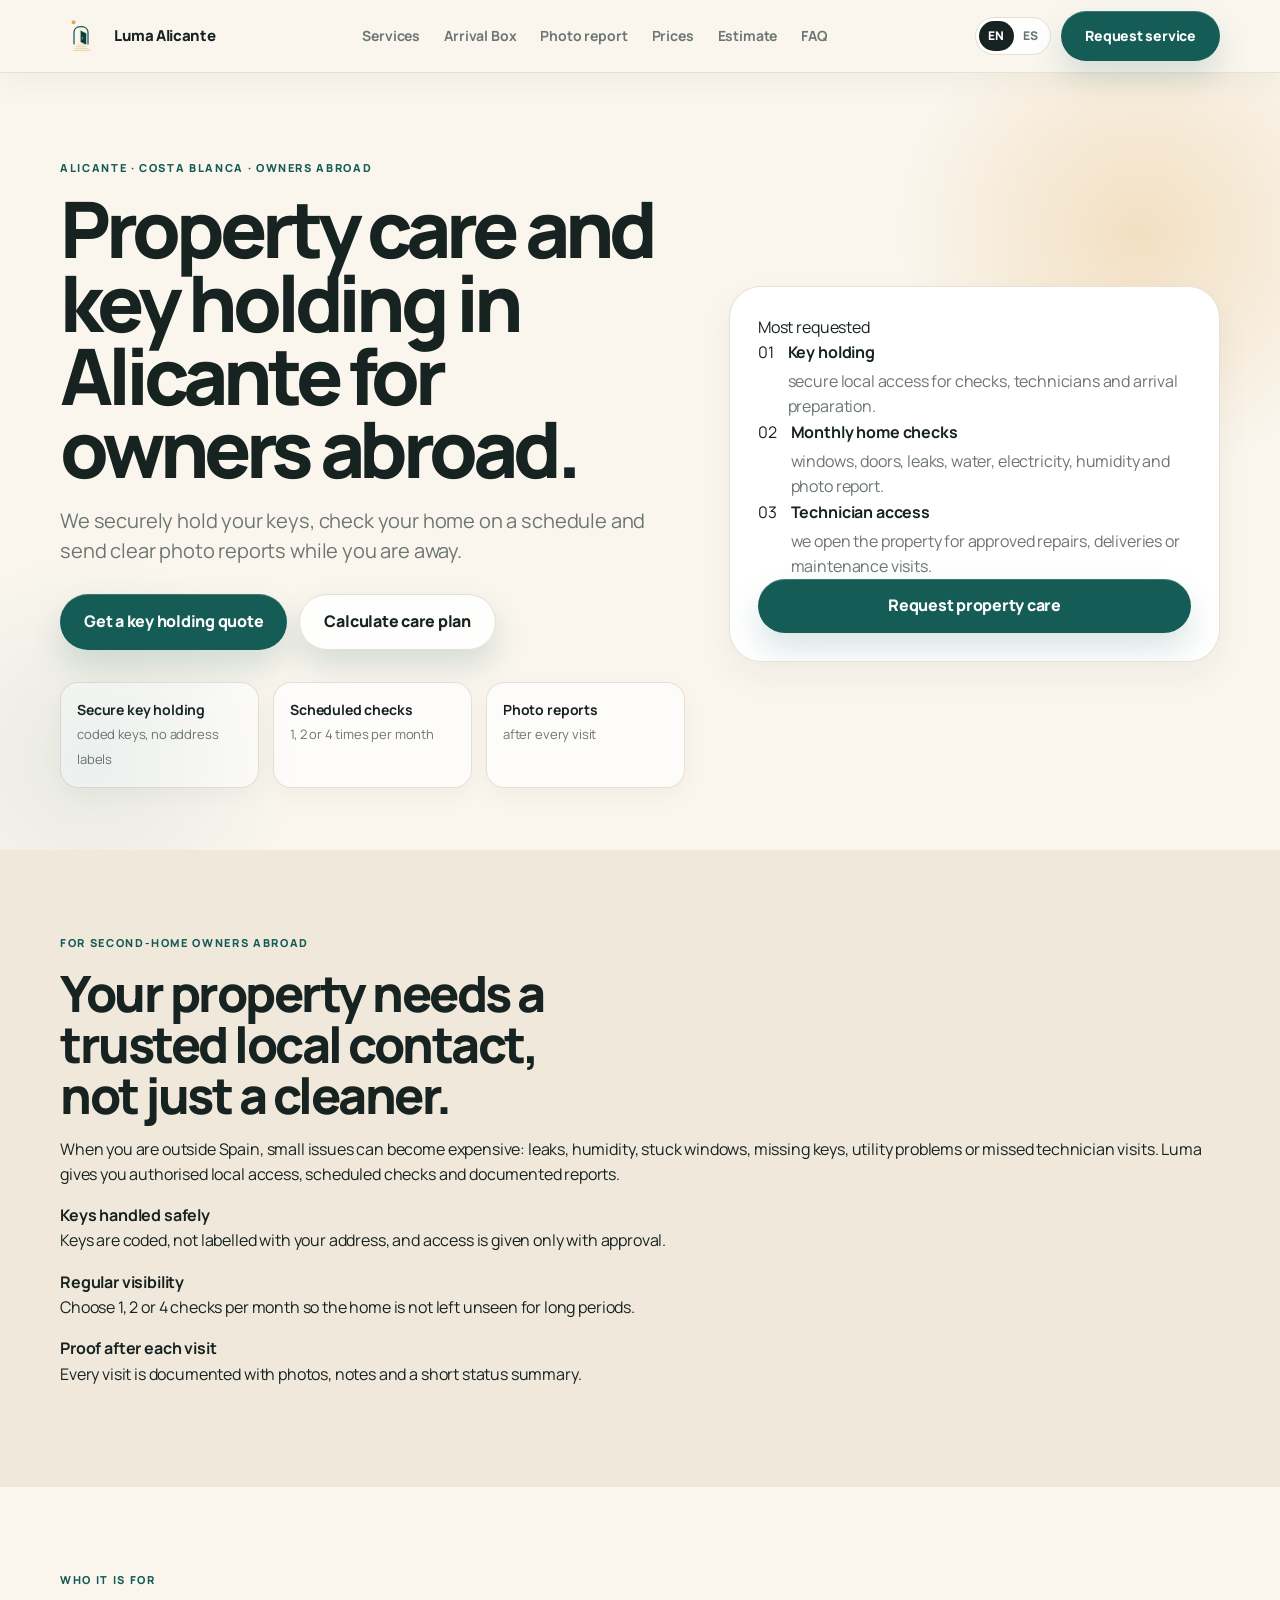
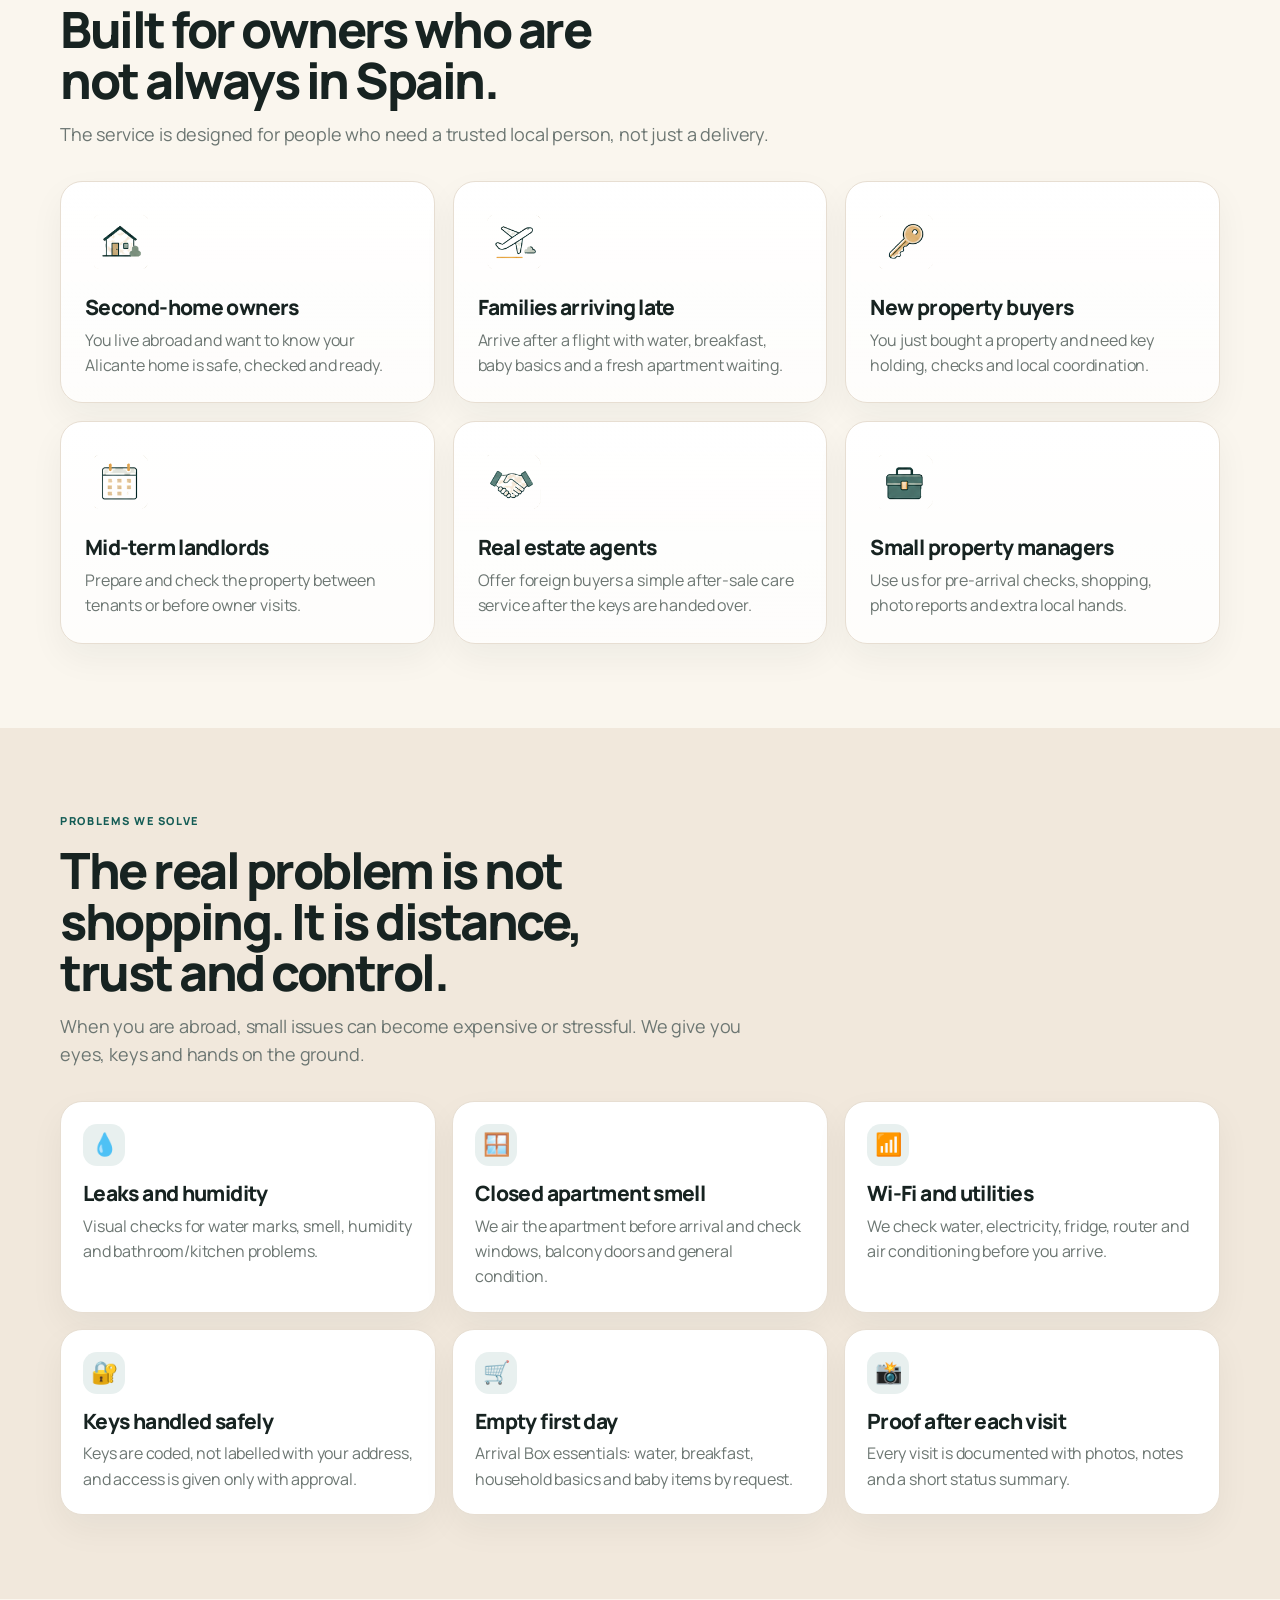
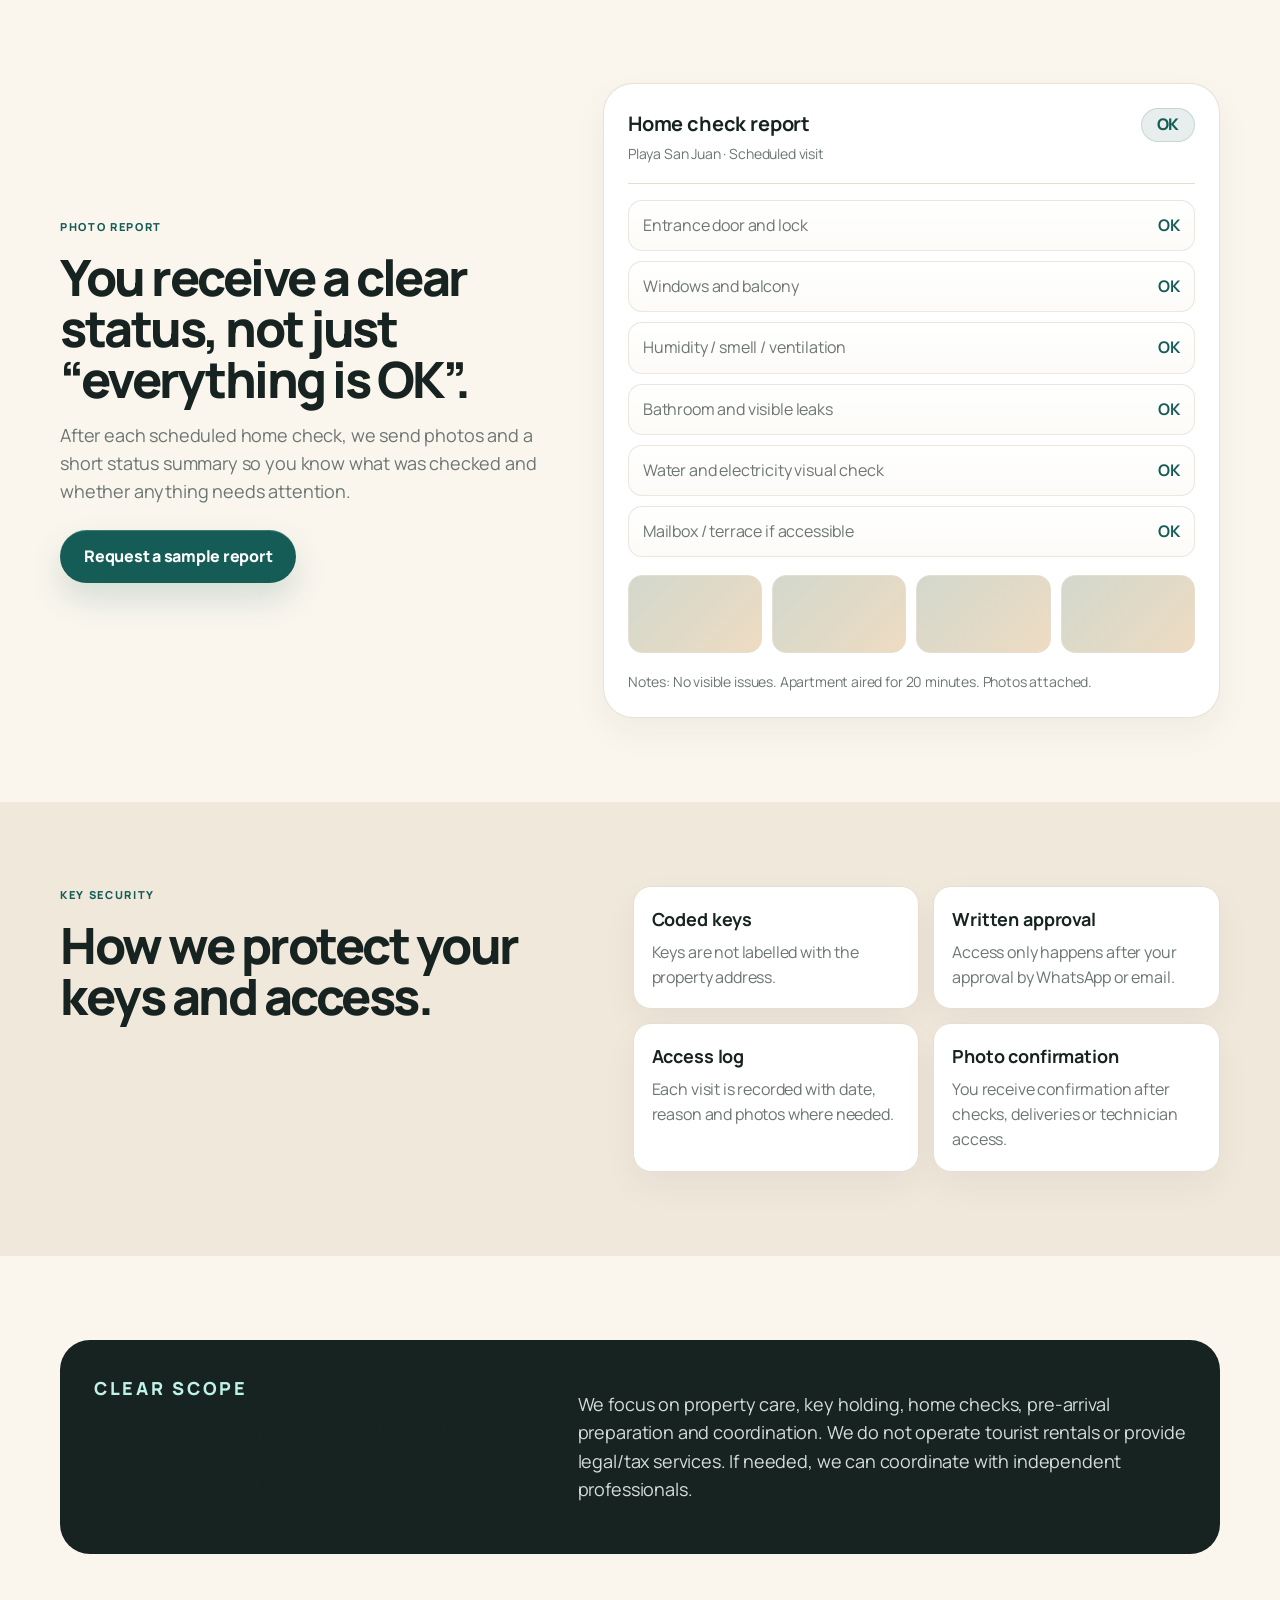
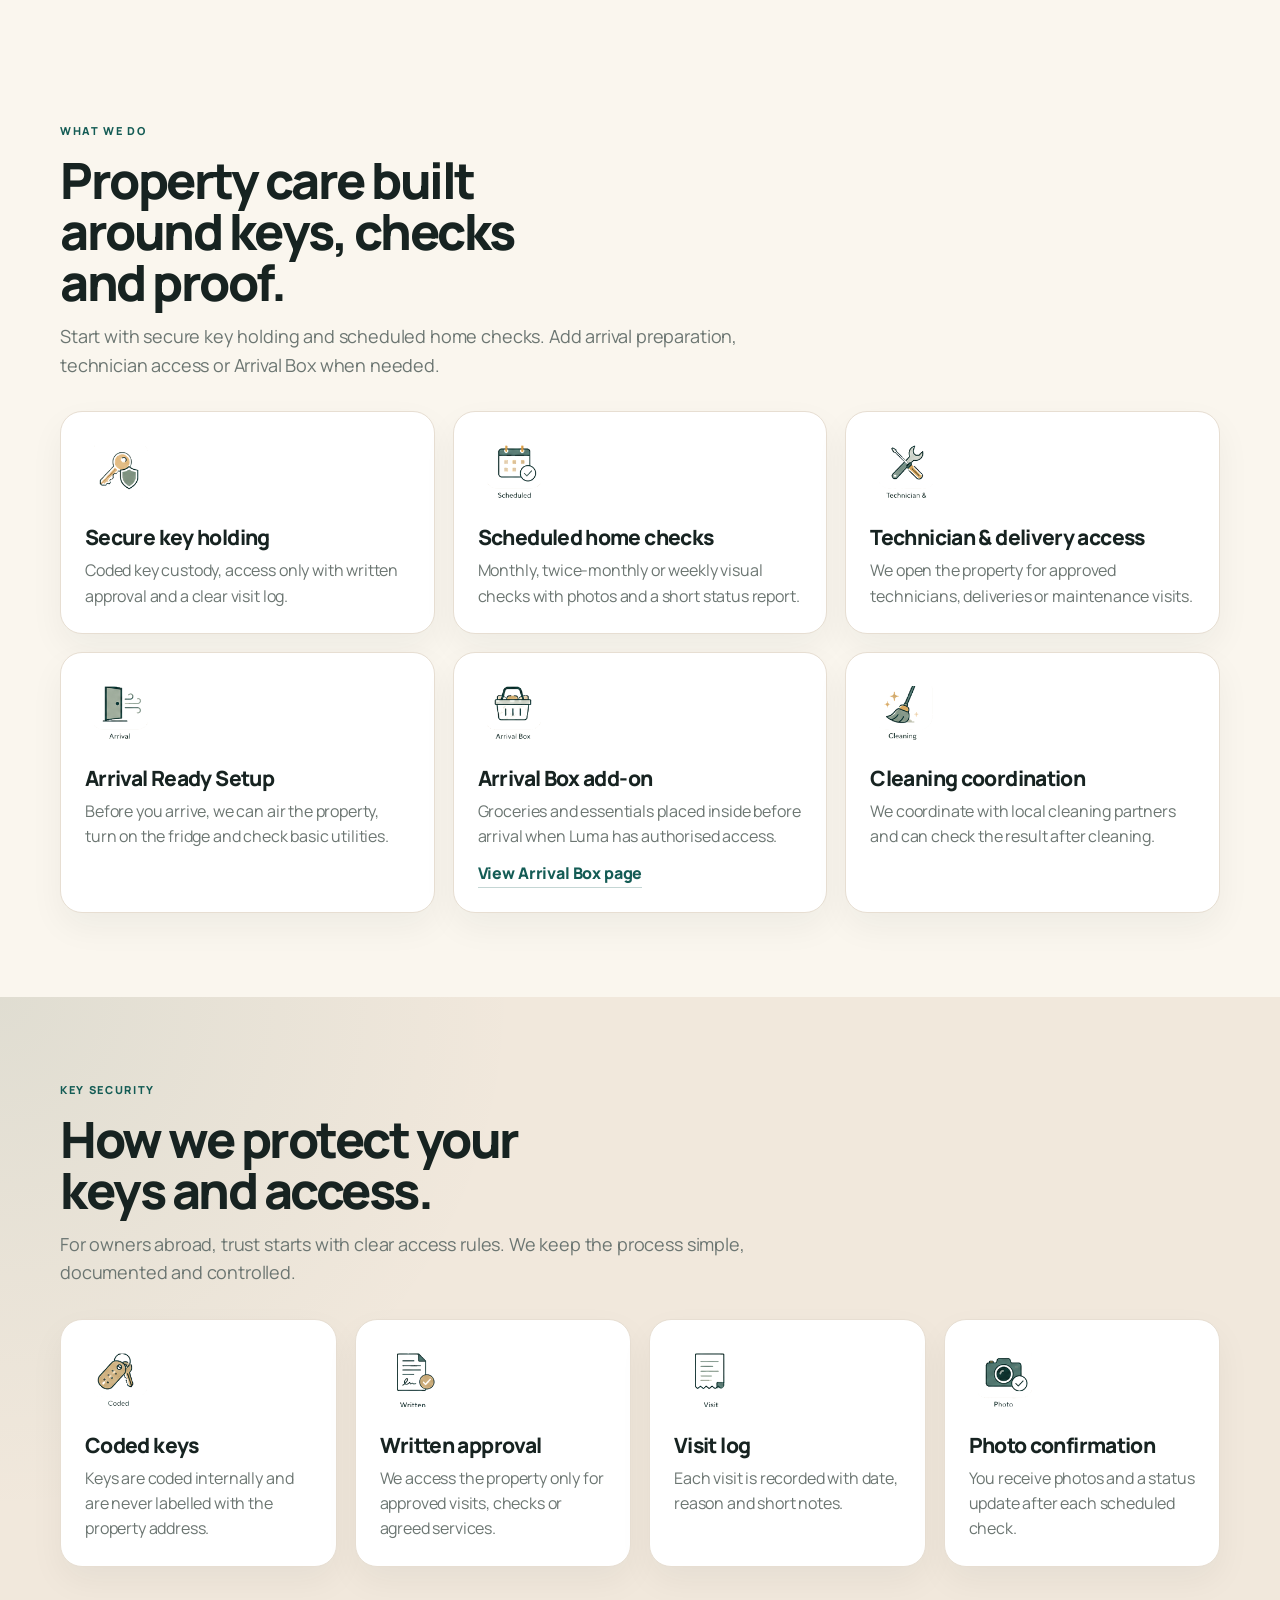
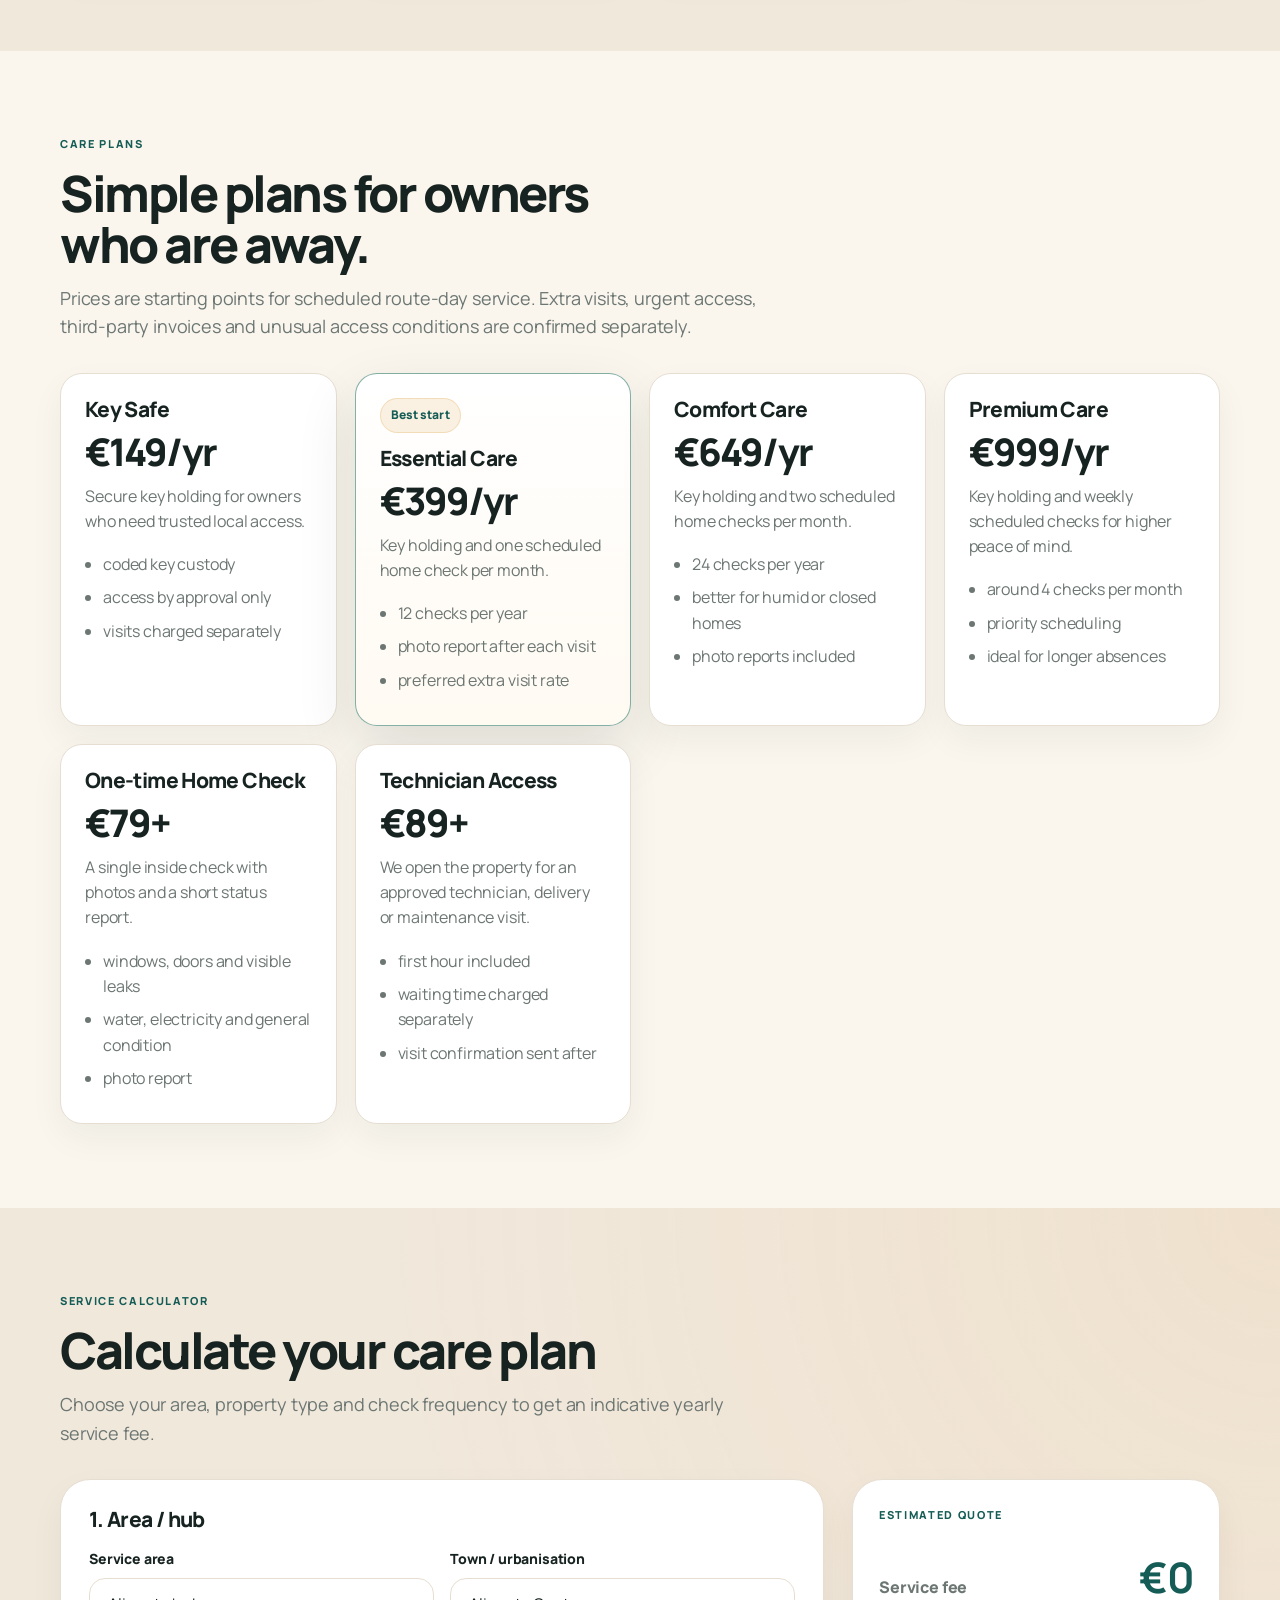
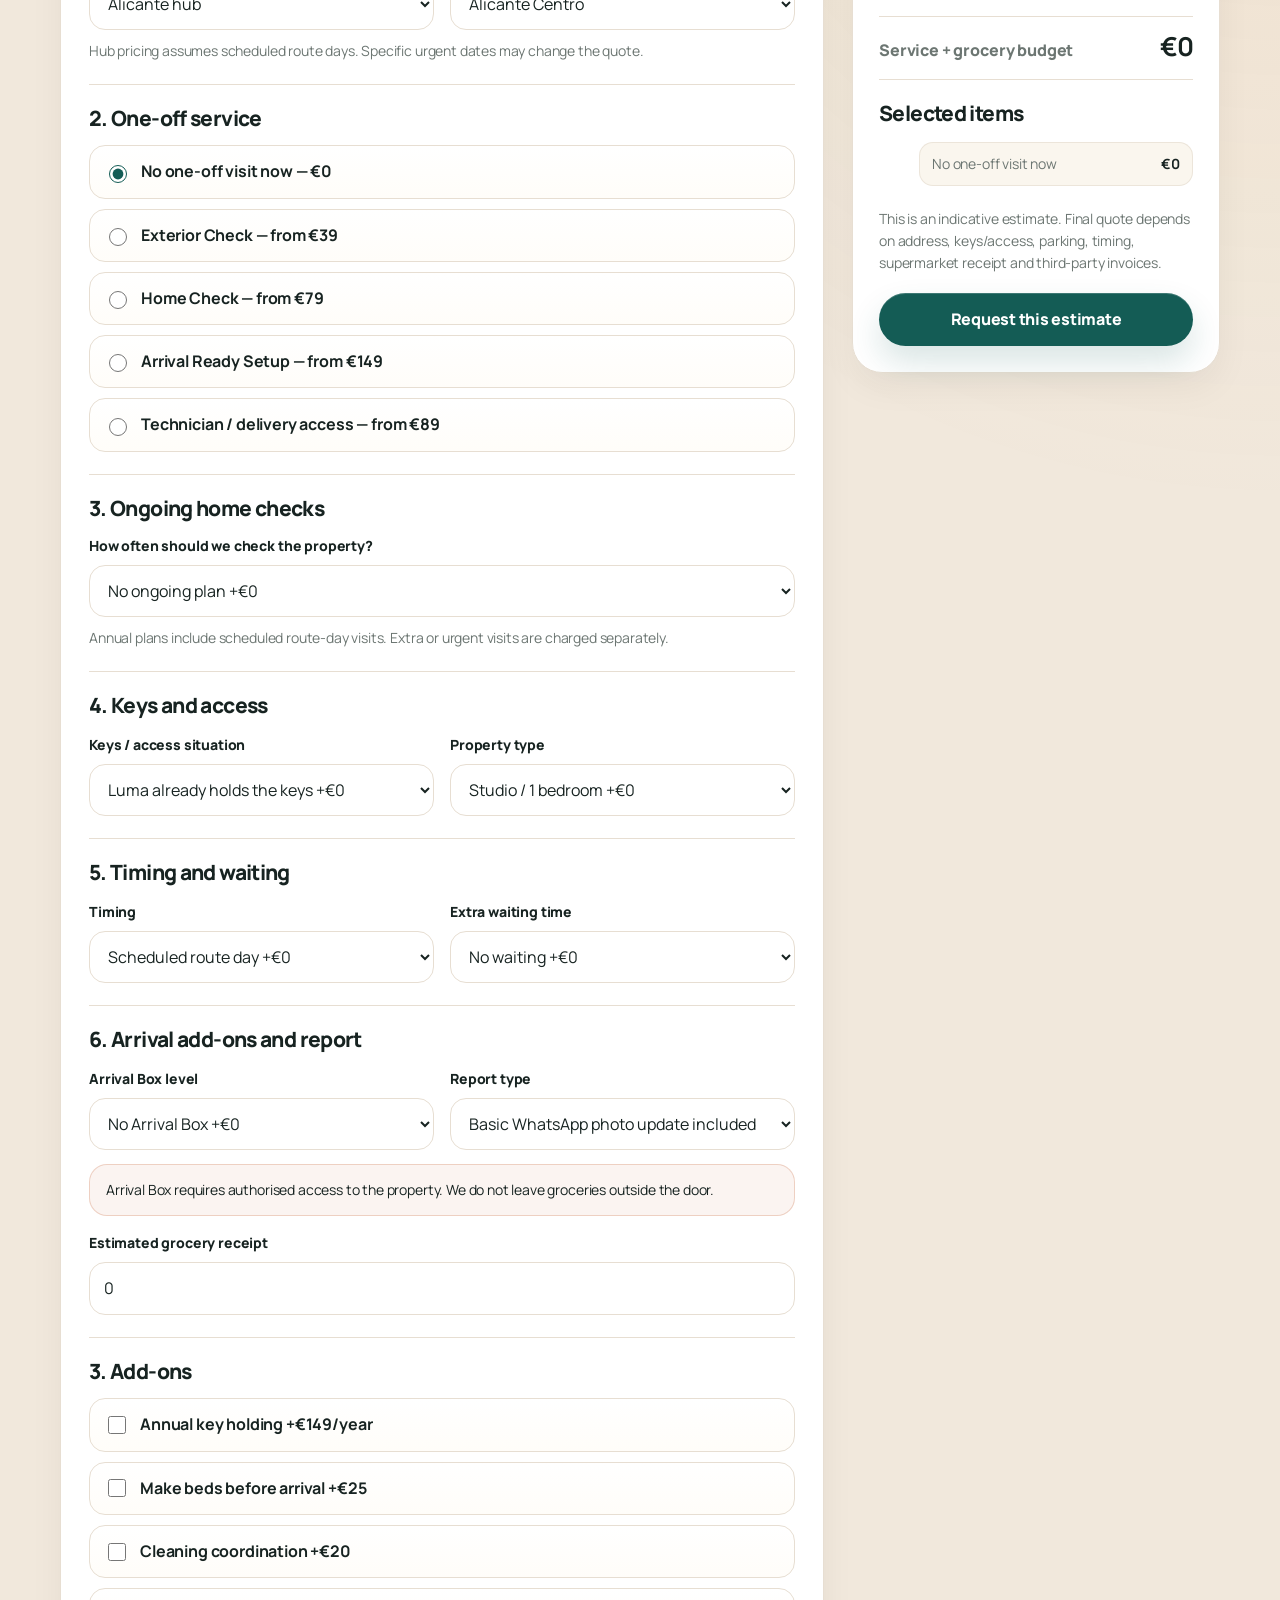
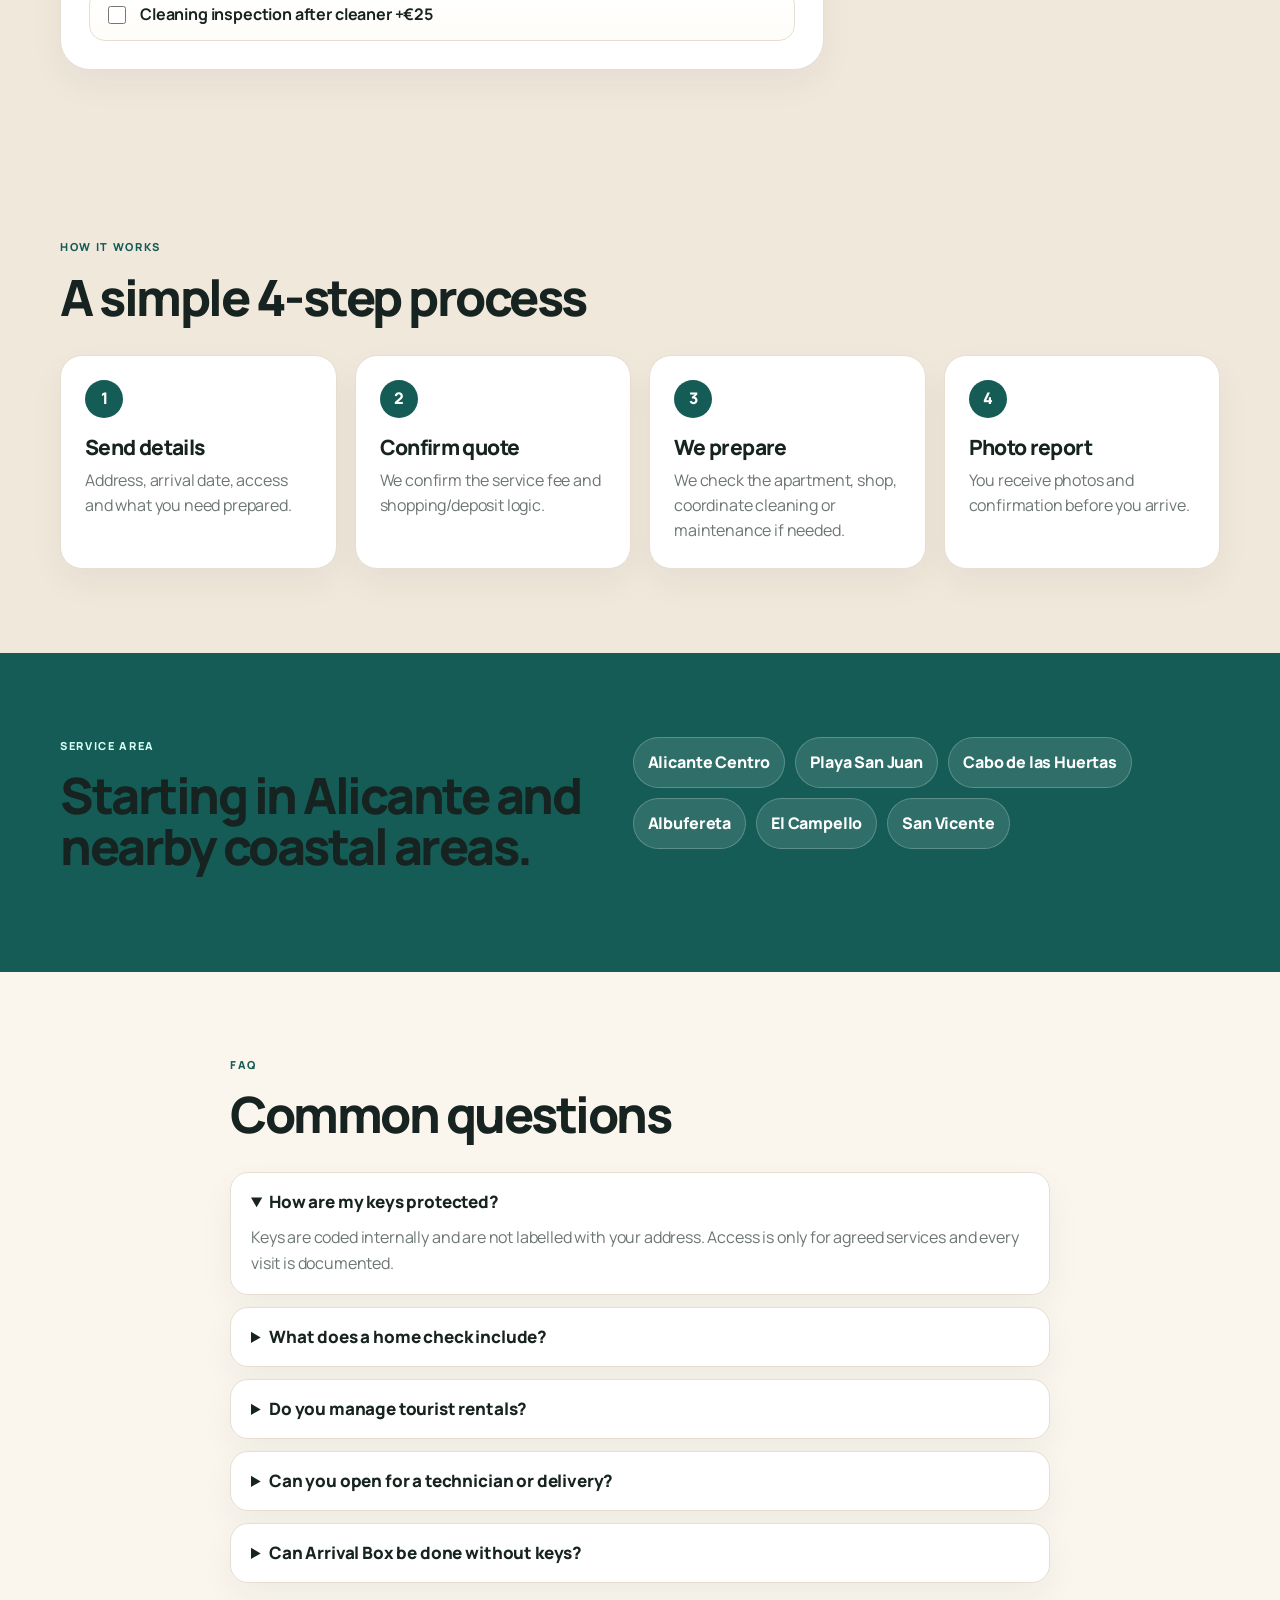
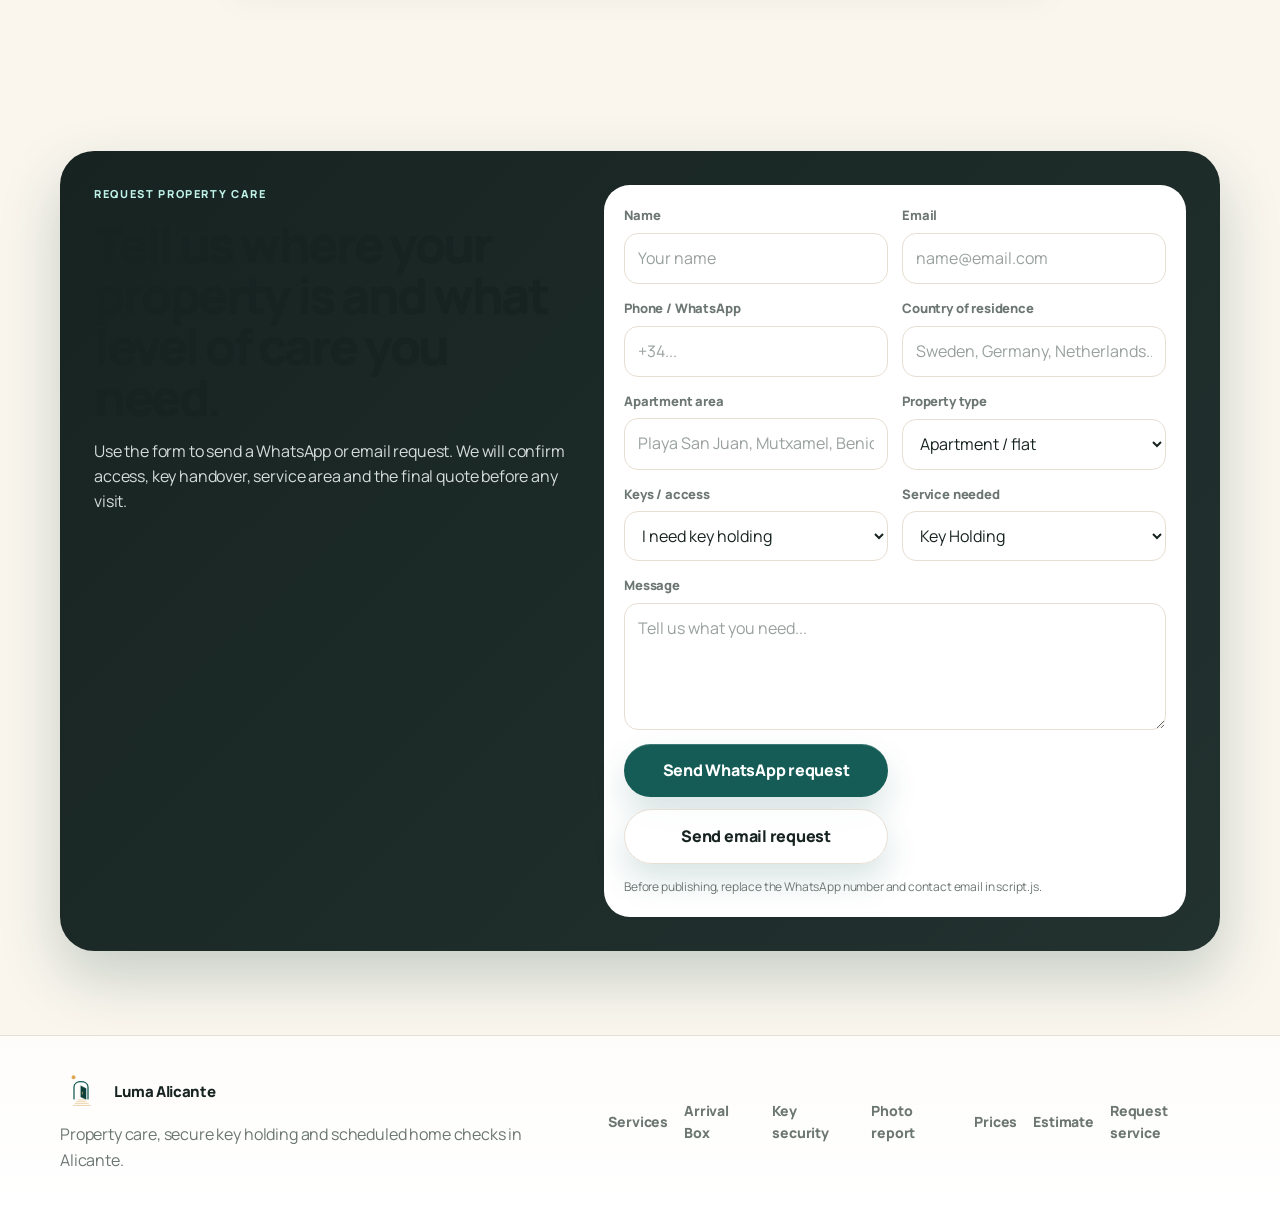
==== commit f598c612: "Replace emojis with unified Luma icons" ====
--- a/index.html
+++ b/index.html
@@ -117,12 +117,18 @@
         </div>
 
         <div class="cards cards-3 audience-cards">
-          <article class="card audience-card"><span class="card-icon">🏡</span><h3 data-i18n="forwhom.owner.title">Second-home owners</h3><p data-i18n="forwhom.owner.text">You live abroad and want to know your Alicante home is safe, checked and ready.</p></article>
-          <article class="card audience-card"><span class="card-icon">✈️</span><h3 data-i18n="forwhom.family.title">Families arriving late</h3><p data-i18n="forwhom.family.text">Arrive after a flight with water, breakfast, baby basics and a fresh apartment waiting.</p></article>
-          <article class="card audience-card"><span class="card-icon">🔑</span><h3 data-i18n="forwhom.newbuyer.title">New property buyers</h3><p data-i18n="forwhom.newbuyer.text">You just bought a property and need key holding, checks and local coordination.</p></article>
-          <article class="card audience-card"><span class="card-icon">📅</span><h3 data-i18n="forwhom.landlord.title">Mid-term landlords</h3><p data-i18n="forwhom.landlord.text">Prepare and check the property between tenants or before owner visits.</p></article>
-          <article class="card audience-card"><span class="card-icon">🤝</span><h3 data-i18n="forwhom.agents.title">Real estate agents</h3><p data-i18n="forwhom.agents.text">Offer foreign buyers a simple after-sale care service after the keys are handed over.</p></article>
-          <article class="card audience-card"><span class="card-icon">🧰</span><h3 data-i18n="forwhom.managers.title">Small property managers</h3><p data-i18n="forwhom.managers.text">Use us for pre-arrival checks, shopping, photo reports and extra local hands.</p></article>
+          <article class="card audience-card"><span class="card-icon"><img src="assets/icons/second-home-owners.png" alt="" loading="lazy" /></span>
+            <h3 data-i18n="forwhom.owner.title">Second-home owners</h3><p data-i18n="forwhom.owner.text">You live abroad and want to know your Alicante home is safe, checked and ready.</p></article>
+          <article class="card audience-card"><span class="card-icon"><img src="assets/icons/families-arriving-late.png" alt="" loading="lazy" /></span>
+            <h3 data-i18n="forwhom.family.title">Families arriving late</h3><p data-i18n="forwhom.family.text">Arrive after a flight with water, breakfast, baby basics and a fresh apartment waiting.</p></article>
+          <article class="card audience-card"><span class="card-icon"><img src="assets/icons/new-property-buyers.png" alt="" loading="lazy" /></span>
+            <h3 data-i18n="forwhom.newbuyer.title">New property buyers</h3><p data-i18n="forwhom.newbuyer.text">You just bought a property and need key holding, checks and local coordination.</p></article>
+          <article class="card audience-card"><span class="card-icon"><img src="assets/icons/mid-term-landlords.png" alt="" loading="lazy" /></span>
+            <h3 data-i18n="forwhom.landlord.title">Mid-term landlords</h3><p data-i18n="forwhom.landlord.text">Prepare and check the property between tenants or before owner visits.</p></article>
+          <article class="card audience-card"><span class="card-icon"><img src="assets/icons/real-estate-agents.png" alt="" loading="lazy" /></span>
+            <h3 data-i18n="forwhom.agents.title">Real estate agents</h3><p data-i18n="forwhom.agents.text">Offer foreign buyers a simple after-sale care service after the keys are handed over.</p></article>
+          <article class="card audience-card"><span class="card-icon"><img src="assets/icons/small-property-managers.png" alt="" loading="lazy" /></span>
+            <h3 data-i18n="forwhom.managers.title">Small property managers</h3><p data-i18n="forwhom.managers.text">Use us for pre-arrival checks, shopping, photo reports and extra local hands.</p></article>
         </div>
       </div>
     </section>
@@ -198,33 +204,33 @@
 
         <div class="cards cards-3">
           <article class="card">
-            <span class="card-icon">🔑</span>
+            <span class="card-icon"><img src="assets/icons/secure-key-holding.png" alt="" loading="lazy" /></span>
             <h3 data-i18n="services.key.title">Secure key holding</h3>
             <p data-i18n="services.key.text">Coded key custody, access only with written approval and a clear visit log.</p>
           </article>
           <article class="card">
-            <span class="card-icon">📸</span>
+            <span class="card-icon"><img src="assets/icons/scheduled-home-checks.png" alt="" loading="lazy" /></span>
             <h3 data-i18n="services.check.title">Scheduled home checks</h3>
             <p data-i18n="services.check.text">Monthly, twice-monthly or weekly visual checks with photos and a short status report.</p>
           </article>
           <article class="card">
-            <span class="card-icon">🛠️</span>
+            <span class="card-icon"><img src="assets/icons/technician-delivery-access.png" alt="" loading="lazy" /></span>
             <h3 data-i18n="services.maintenance.title">Technician & delivery access</h3>
             <p data-i18n="services.maintenance.text">We open the property for approved technicians, deliveries or maintenance visits.</p>
           </article>
           <article class="card">
-            <span class="card-icon">🌬️</span>
+            <span class="card-icon"><img src="assets/icons/arrival-ready-setup.png" alt="" loading="lazy" /></span>
             <h3 data-i18n="services.prepare.title">Arrival Ready Setup</h3>
             <p data-i18n="services.prepare.text">Before you arrive, we can air the property, turn on the fridge and check basic utilities.</p>
           </article>
           <article class="card">
-            <span class="card-icon">🛒</span>
+            <span class="card-icon"><img src="assets/icons/arrival-box-add-on.png" alt="" loading="lazy" /></span>
             <h3 data-i18n="services.arrival.title">Arrival Box add-on</h3>
             <p data-i18n="services.arrival.text">Groceries and essentials placed inside before arrival when Luma has authorised access.</p>
             <a class="text-link" href="arrival-box.html" data-i18n="services.arrival.link">View Arrival Box page</a>
           </article>
           <article class="card">
-            <span class="card-icon">🧹</span>
+            <span class="card-icon"><img src="assets/icons/cleaning-coordination.png" alt="" loading="lazy" /></span>
             <h3 data-i18n="services.cleaning.title">Cleaning coordination</h3>
             <p data-i18n="services.cleaning.text">We coordinate with local cleaning partners and can check the result after cleaning.</p>
           </article>
@@ -242,22 +248,22 @@
 
         <div class="cards cards-4">
           <article class="card">
-            <span class="card-icon">#</span>
+            <span class="card-icon"><img src="assets/icons/coded-keys.png" alt="" loading="lazy" /></span>
             <h3 data-i18n="security.card1.title">Coded keys</h3>
             <p data-i18n="security.card1.text">Keys are coded internally and are never labelled with the property address.</p>
           </article>
           <article class="card">
-            <span class="card-icon">✍️</span>
+            <span class="card-icon"><img src="assets/icons/written-approval.png" alt="" loading="lazy" /></span>
             <h3 data-i18n="security.card2.title">Written approval</h3>
             <p data-i18n="security.card2.text">We access the property only for approved visits, checks or agreed services.</p>
           </article>
           <article class="card">
-            <span class="card-icon">🧾</span>
+            <span class="card-icon"><img src="assets/icons/visit-log.png" alt="" loading="lazy" /></span>
             <h3 data-i18n="security.card3.title">Visit log</h3>
             <p data-i18n="security.card3.text">Each visit is recorded with date, reason and short notes.</p>
           </article>
           <article class="card">
-            <span class="card-icon">📷</span>
+            <span class="card-icon"><img src="assets/icons/photo-confirmation.png" alt="" loading="lazy" /></span>
             <h3 data-i18n="security.card4.title">Photo confirmation</h3>
             <p data-i18n="security.card4.text">You receive photos and a status update after each scheduled check.</p>
           </article>
--- a/styles.css
+++ b/styles.css
@@ -256,7 +256,20 @@
   min-height:210px;
 }
 .card p{color:var(--muted);margin-bottom:0}
-.card-icon{font-size:28px;display:block;margin-bottom:18px}
+.card-icon{
+  width:72px;
+  height:72px;
+  display:flex;
+  align-items:center;
+  justify-content:center;
+  margin:0 0 18px;
+}
+.card-icon img{
+  width:100%;
+  height:100%;
+  object-fit:contain;
+  display:block;
+}
 
 .builder-layout{
   display:grid;
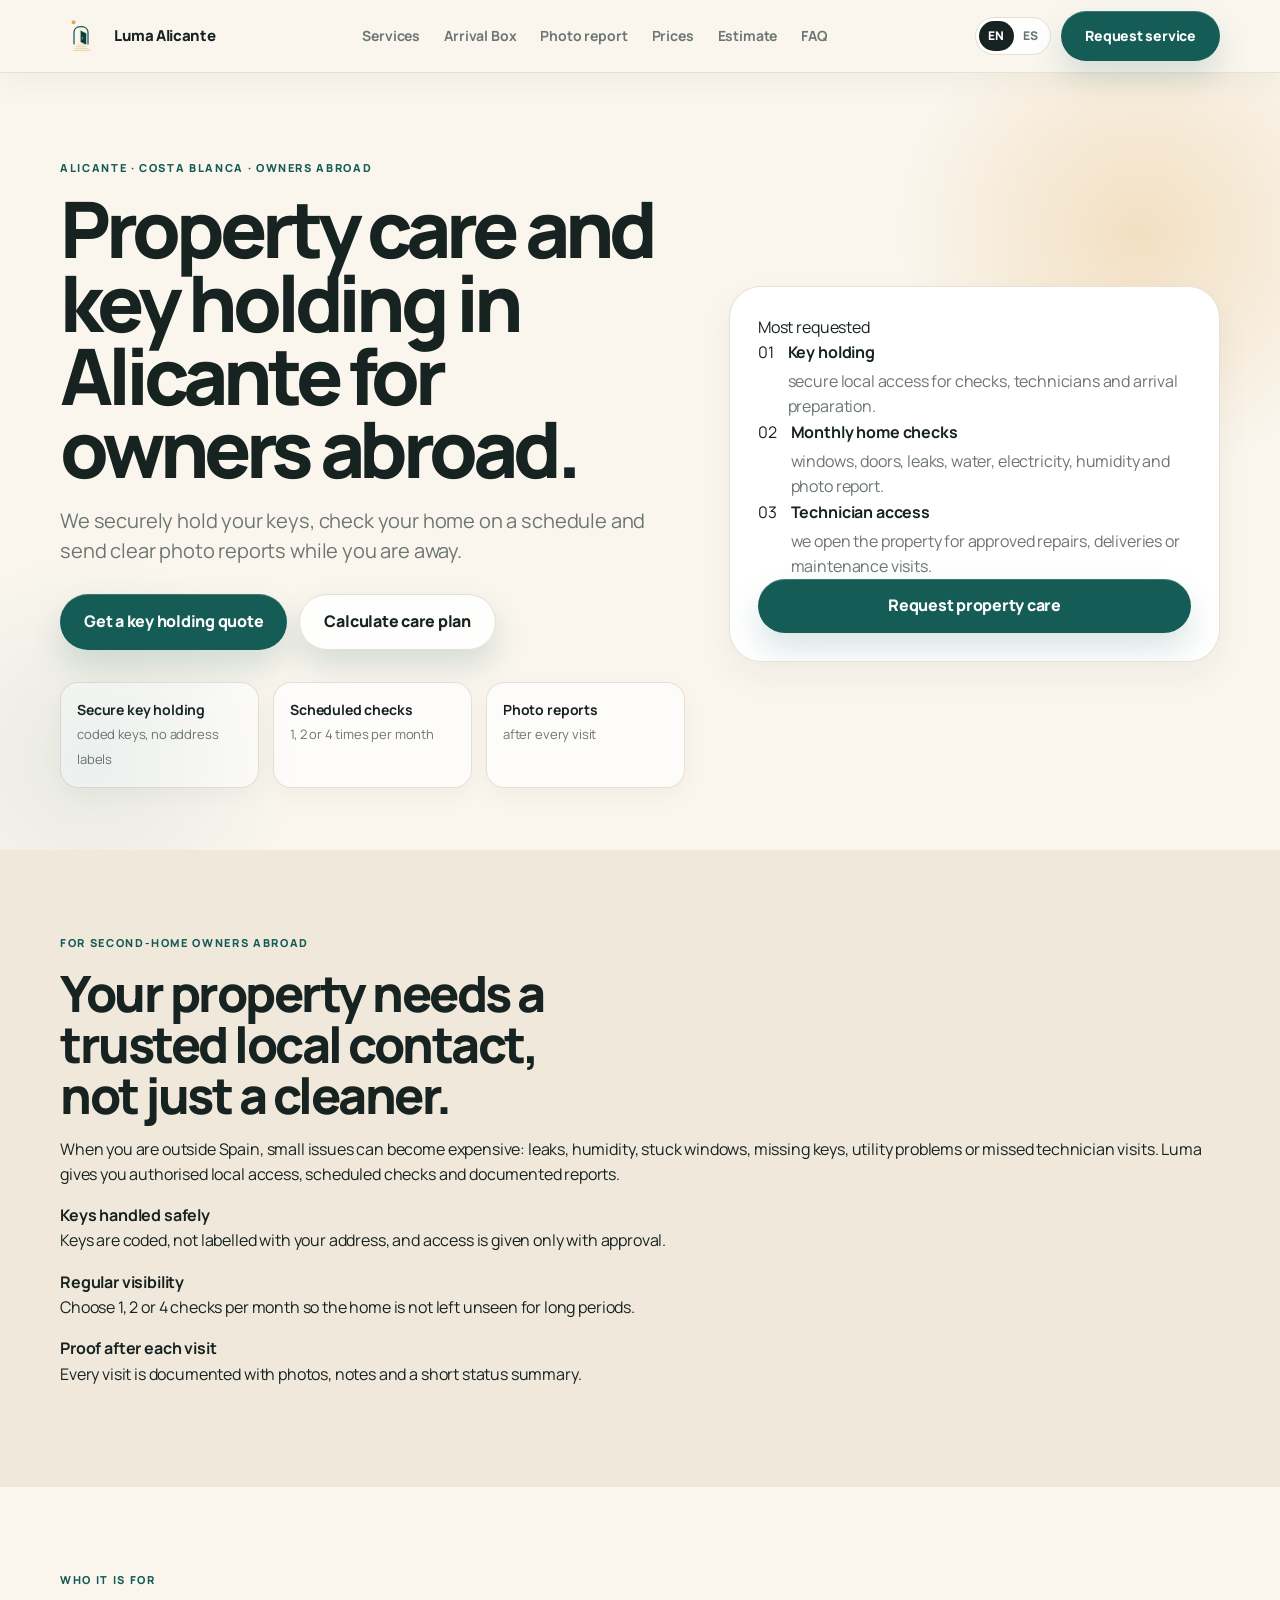
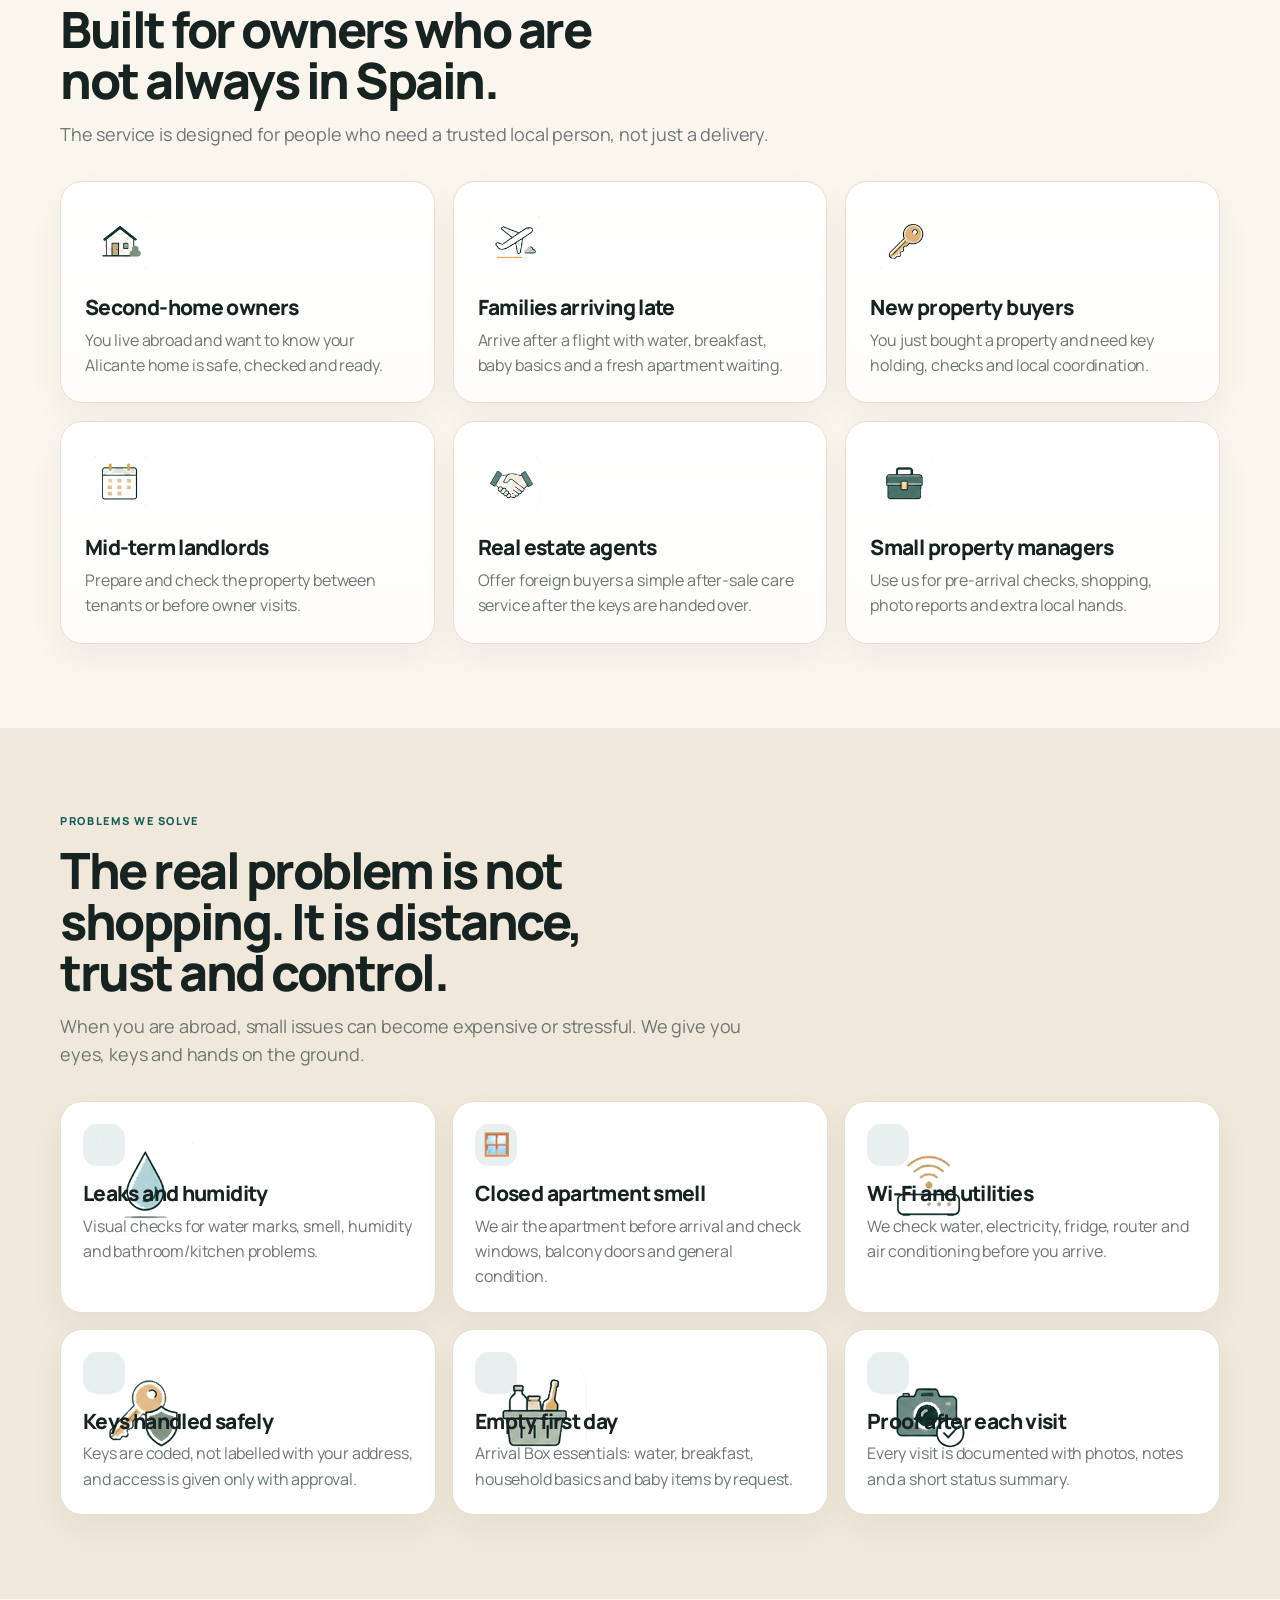
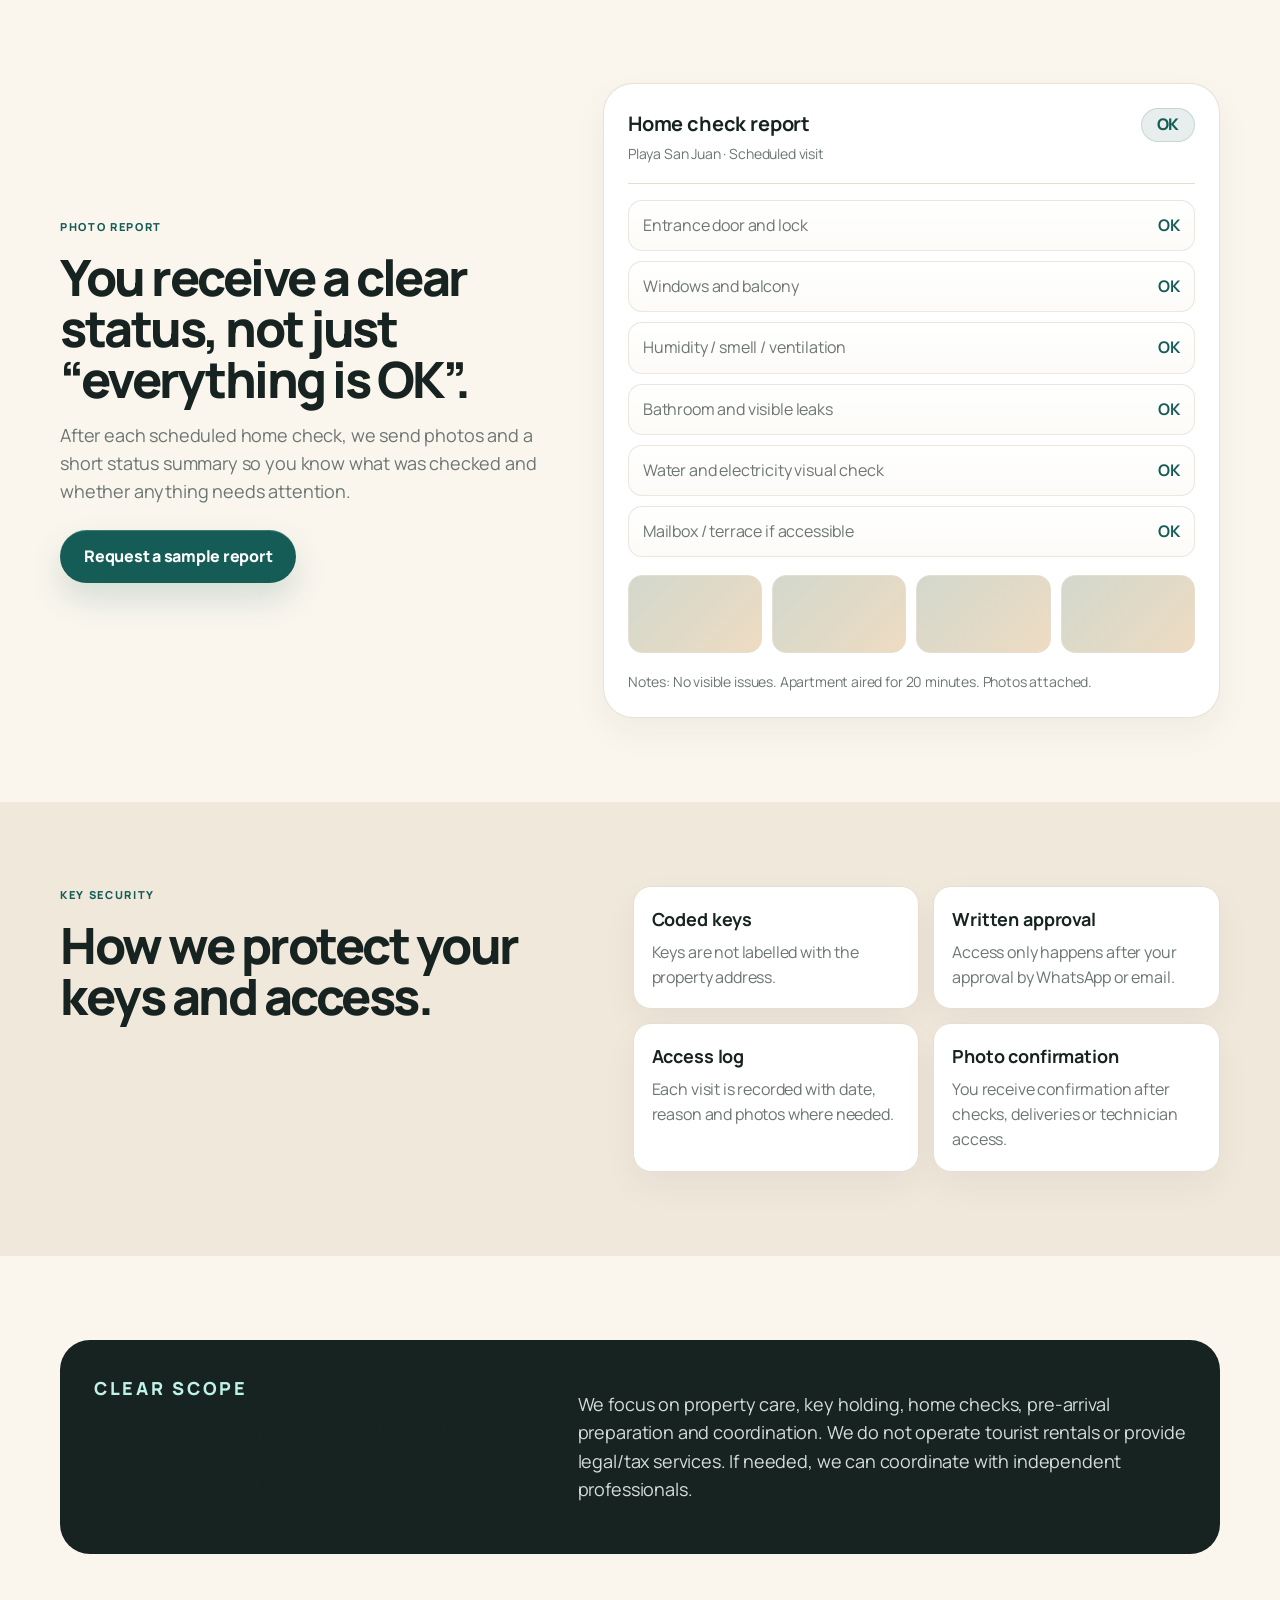
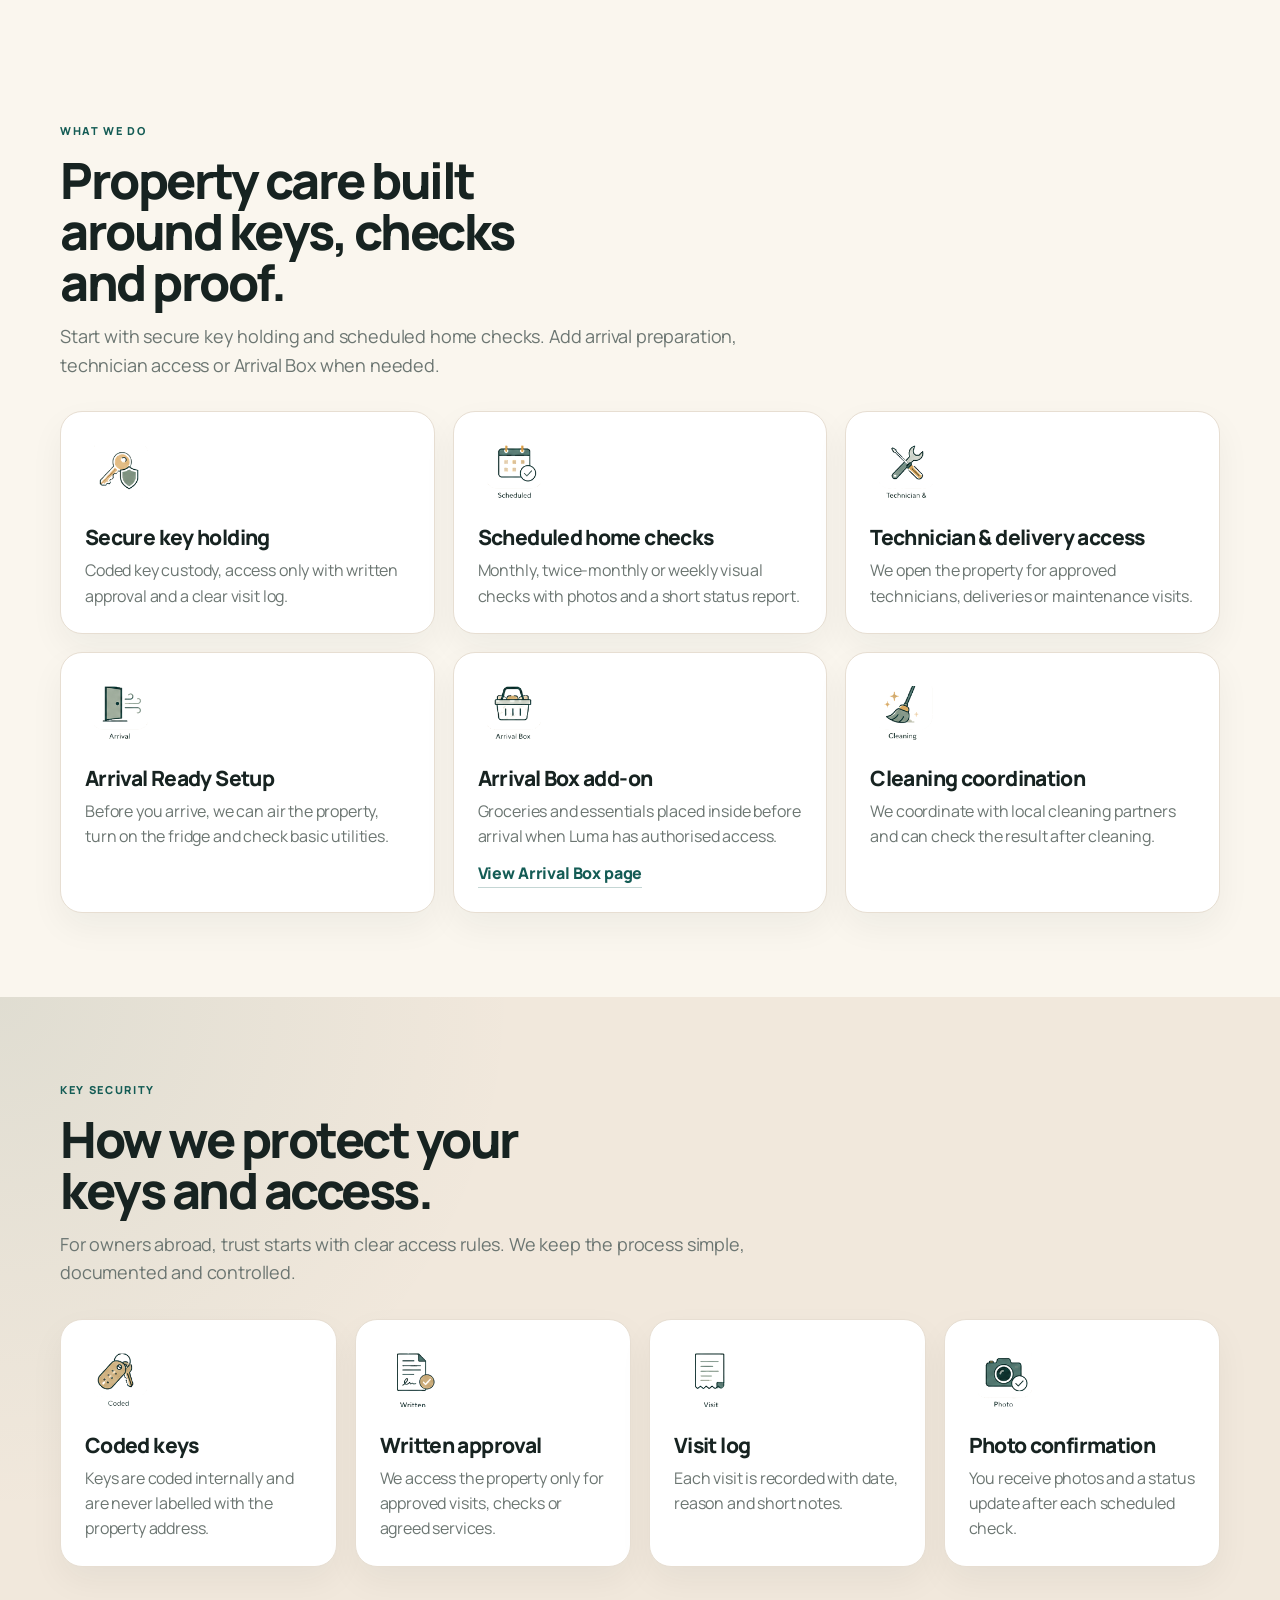
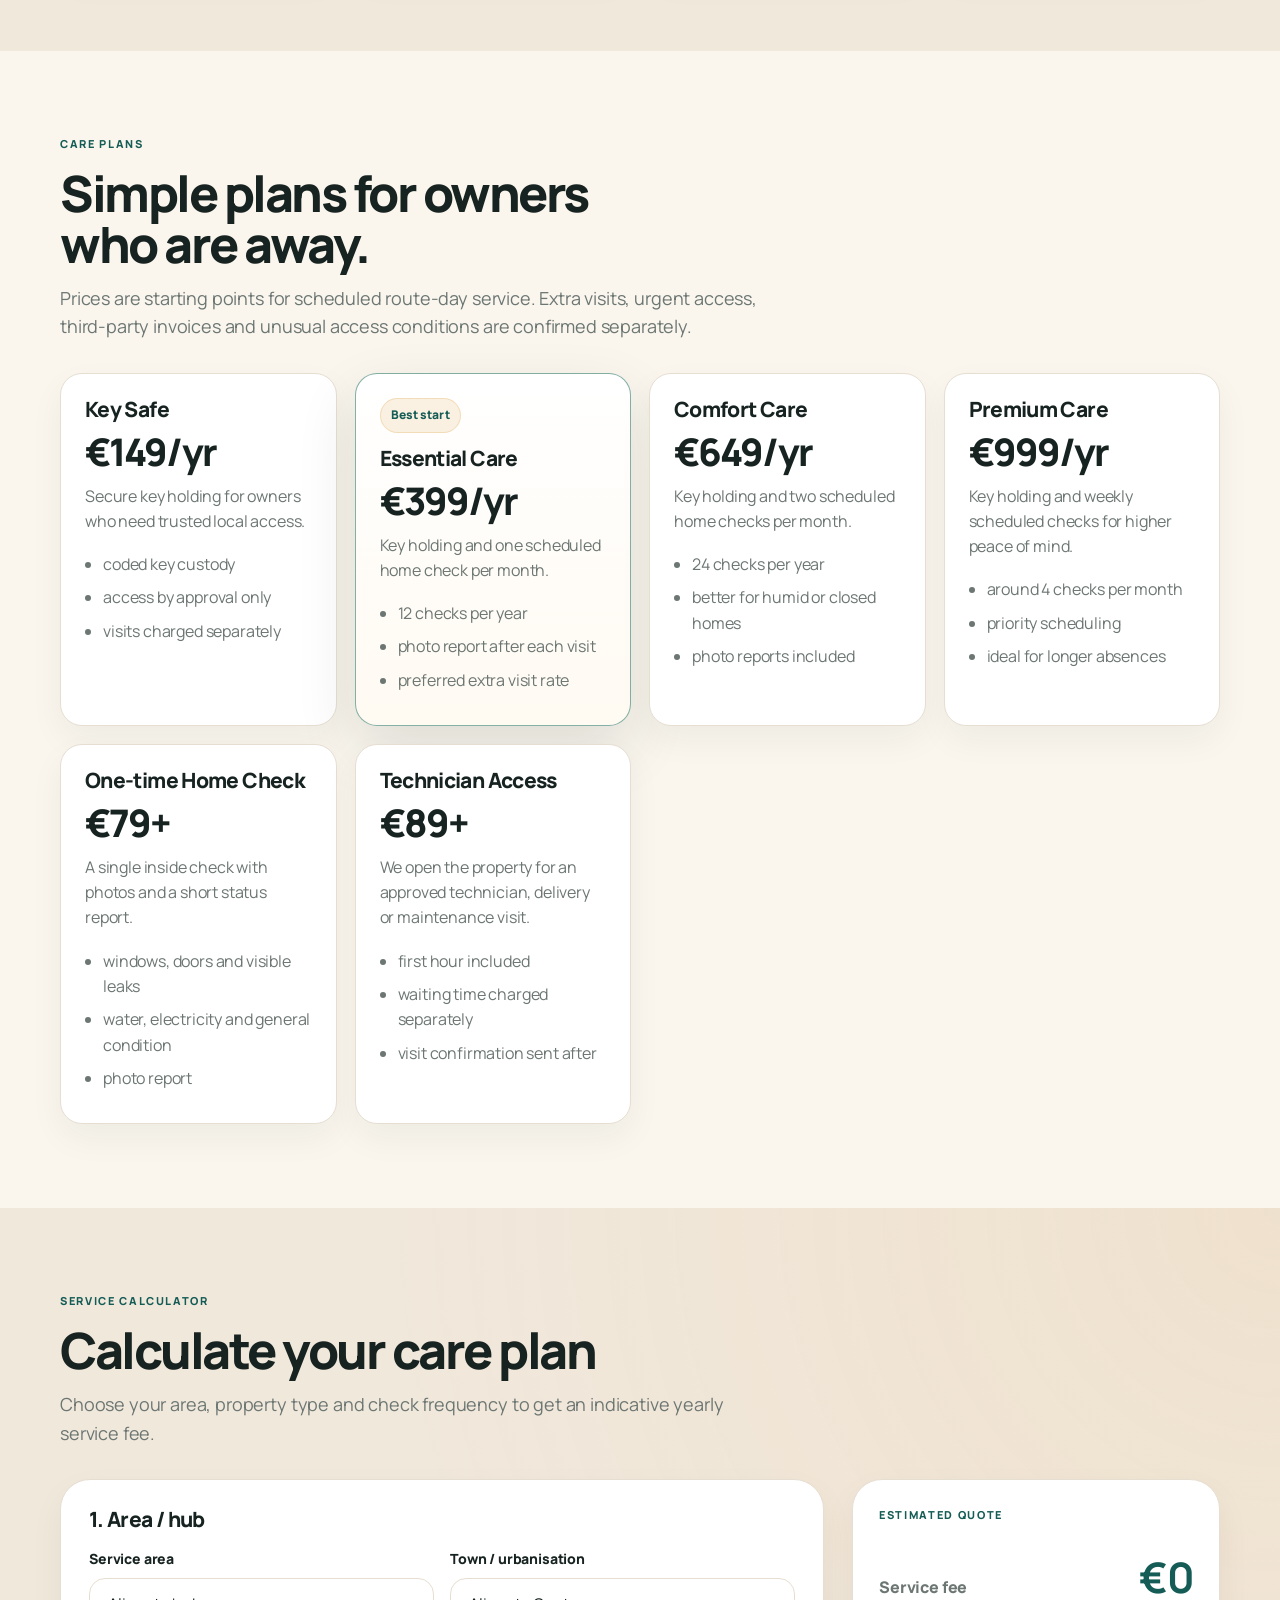
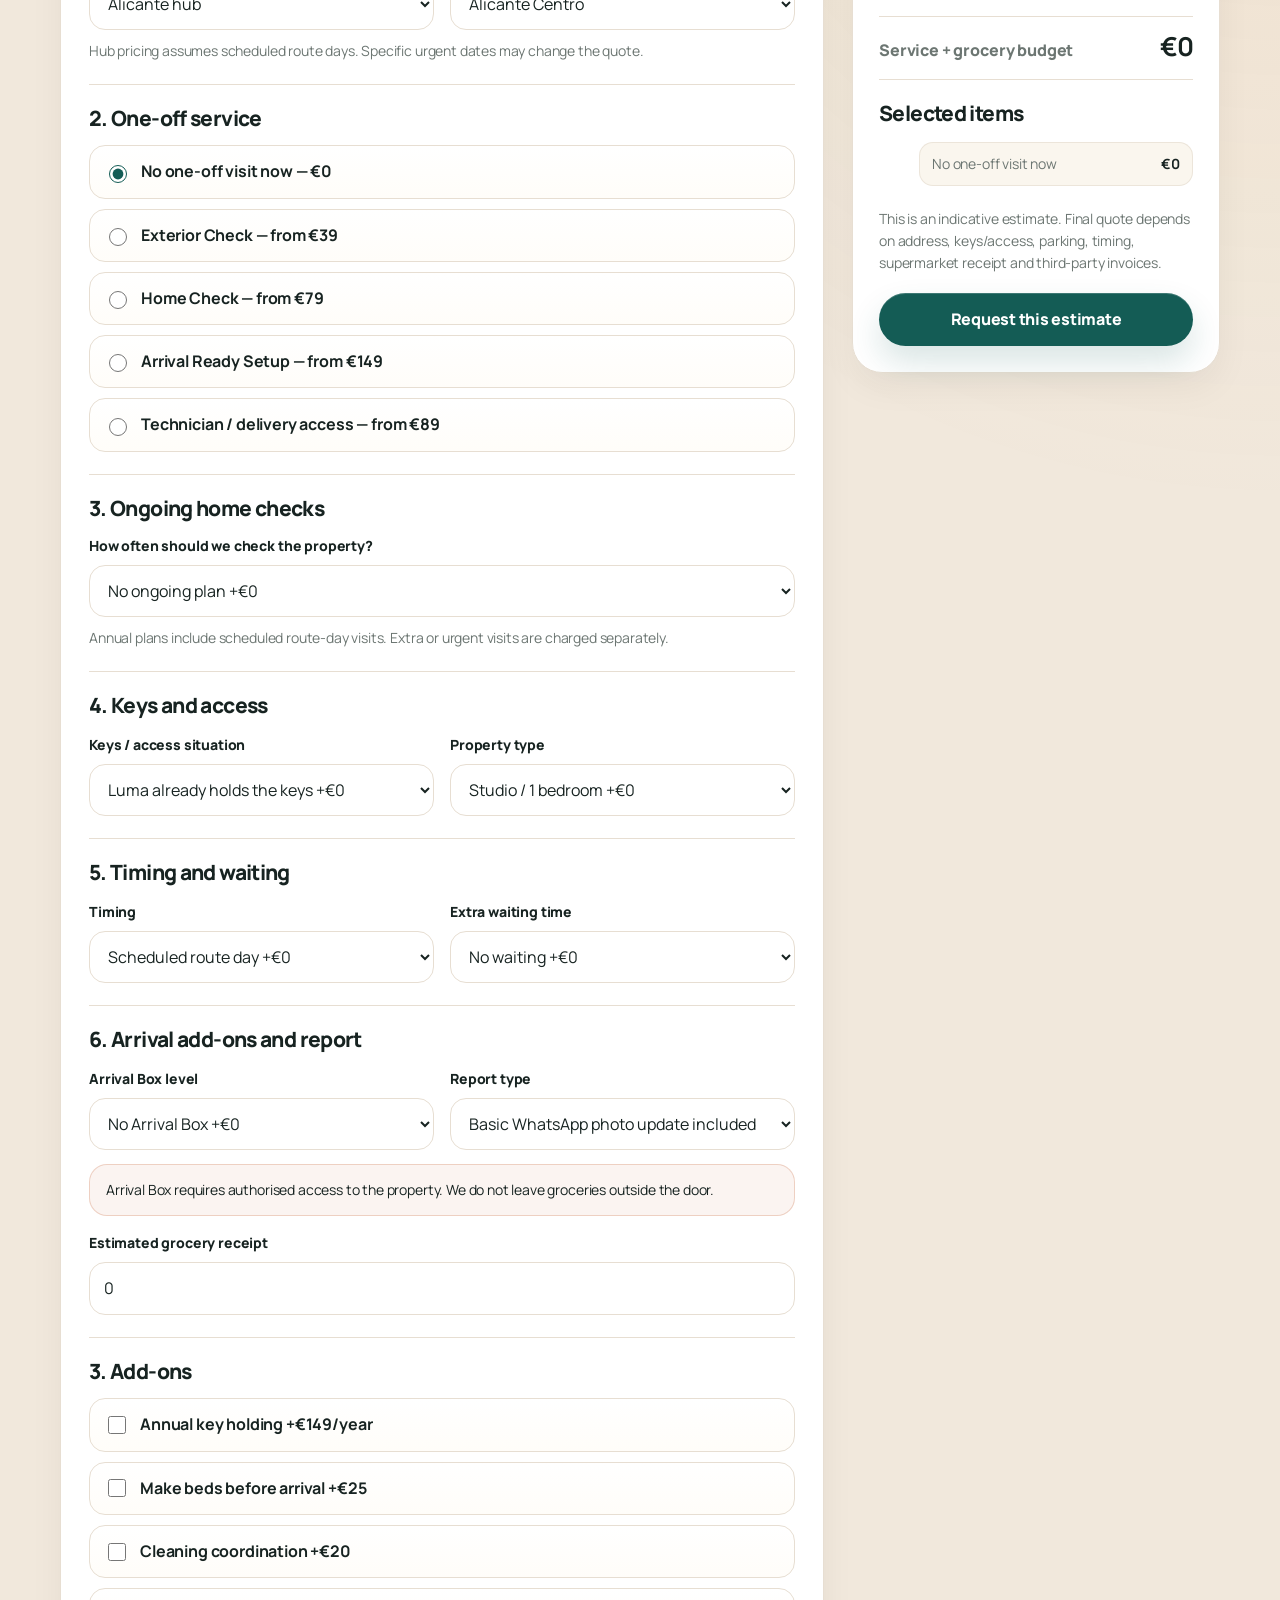
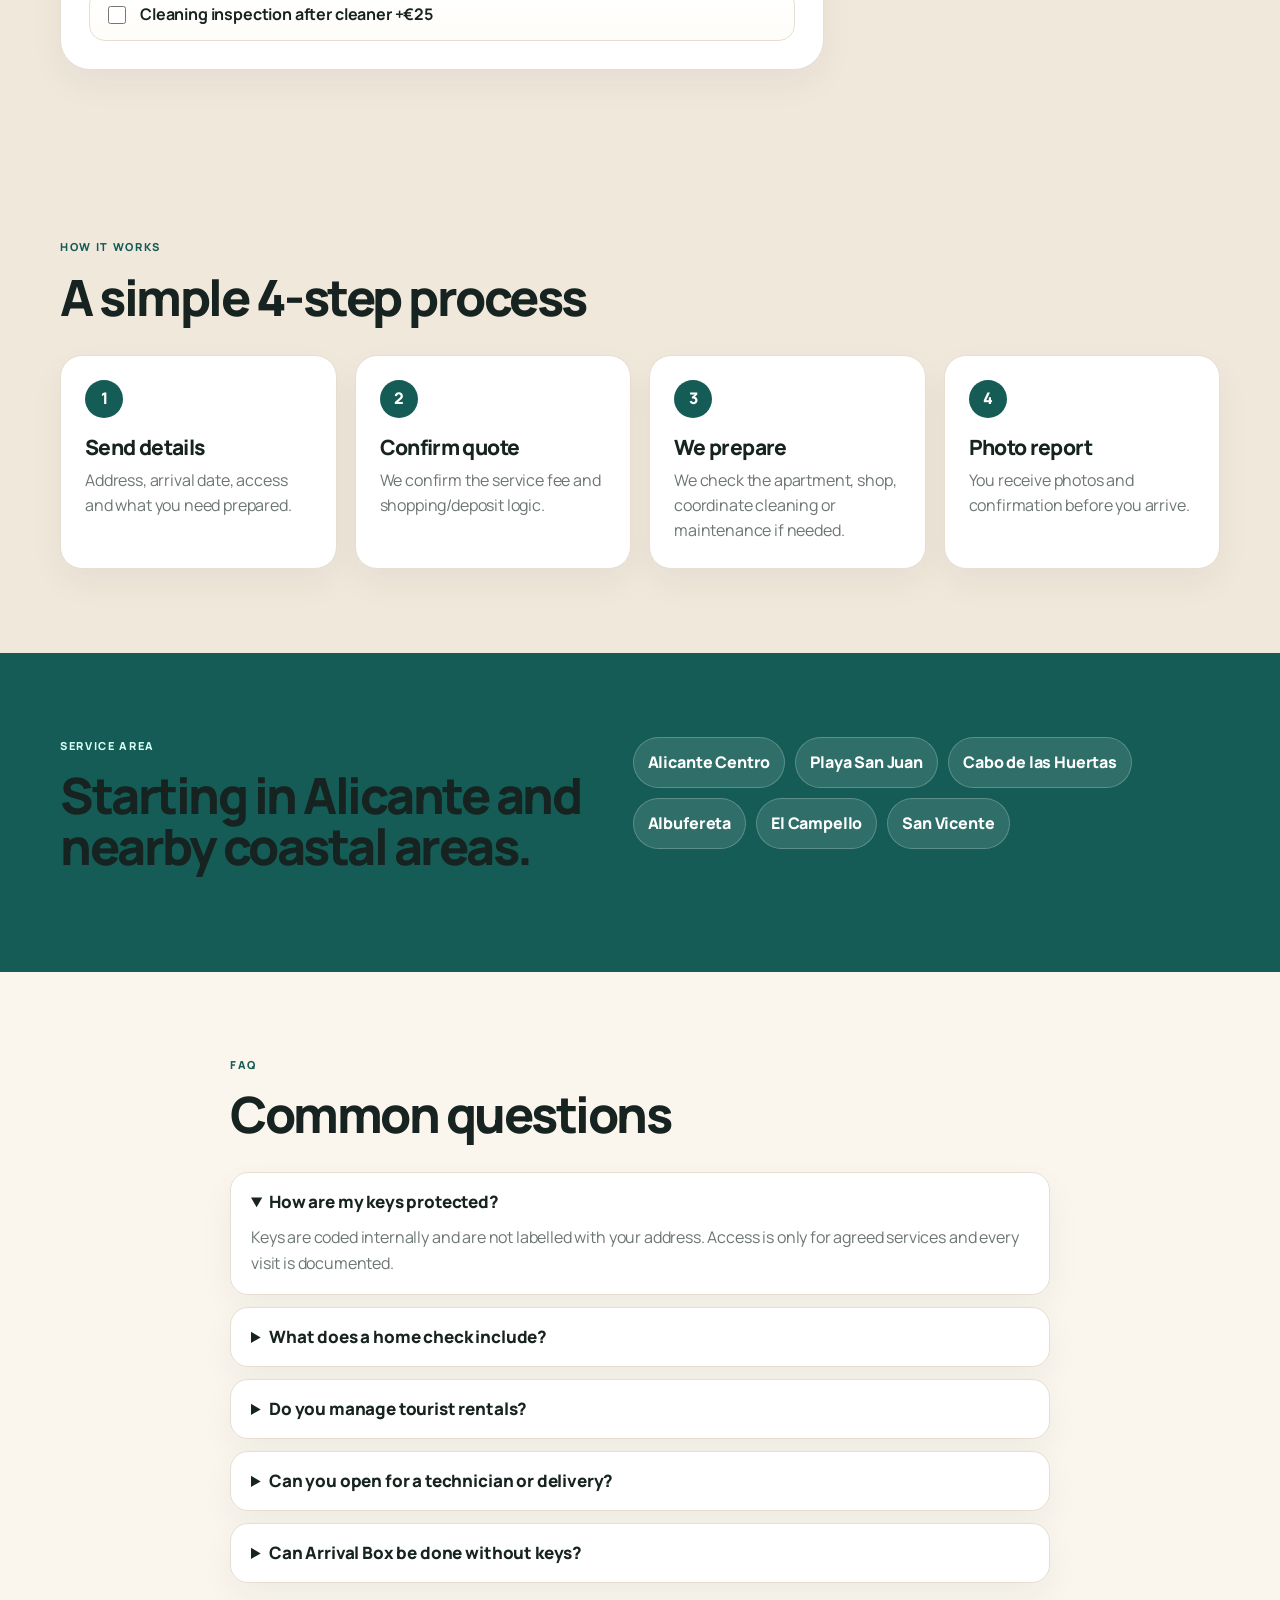
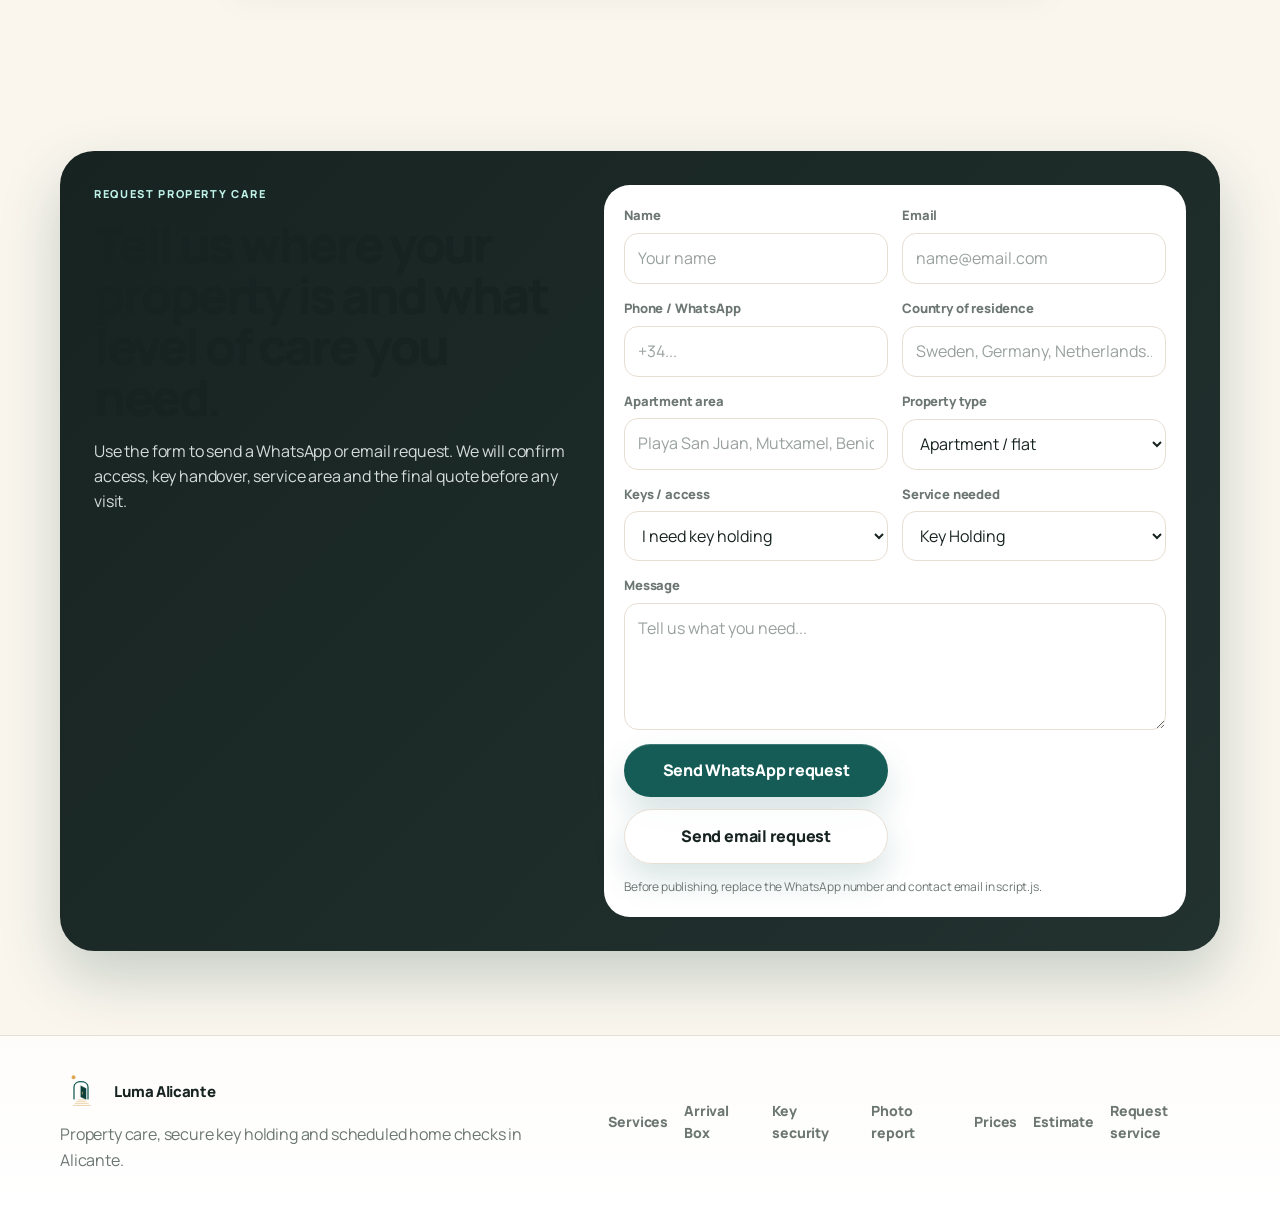
==== commit e5b0be89: "Replace remaining emojis with Luma icons" ====
--- a/index.html
+++ b/index.html
@@ -141,12 +141,12 @@
           <p data-i18n="pain.subtitle">When you are abroad, small issues can become expensive or stressful. We give you eyes, keys and hands on the ground.</p>
         </div>
         <div class="pain-grid">
-          <div class="pain-item"><span>💧</span><h3 data-i18n="pain.leaks.title">Leaks and humidity</h3><p data-i18n="pain.leaks.text">Visual checks for water marks, smell, humidity and bathroom/kitchen problems.</p></div>
+          <div class="pain-item"><span class="pain-icon"><img src="assets/icons/leaks-and-humidity.png" alt="" loading="lazy" /></span><h3 data-i18n="pain.leaks.title">Leaks and humidity</h3><p data-i18n="pain.leaks.text">Visual checks for water marks, smell, humidity and bathroom/kitchen problems.</p></div>
           <div class="pain-item"><span>🪟</span><h3 data-i18n="pain.windows.title">Closed apartment smell</h3><p data-i18n="pain.windows.text">We air the apartment before arrival and check windows, balcony doors and general condition.</p></div>
-          <div class="pain-item"><span>📶</span><h3 data-i18n="pain.wifi.title">Wi‑Fi and utilities</h3><p data-i18n="pain.wifi.text">We check water, electricity, fridge, router and air conditioning before you arrive.</p></div>
-          <div class="pain-item"><span>🔐</span><h3 data-i18n="pain.keys.title">No one with keys</h3><p data-i18n="pain.keys.text">Key holding and controlled access for approved visits, deliveries or technicians.</p></div>
-          <div class="pain-item"><span>🛒</span><h3 data-i18n="pain.firstday.title">Empty first day</h3><p data-i18n="pain.firstday.text">Arrival Box essentials: water, breakfast, household basics and baby items by request.</p></div>
-          <div class="pain-item"><span>📸</span><h3 data-i18n="pain.proof.title">No proof, only words</h3><p data-i18n="pain.proof.text">Every visit is documented with a clear photo report and short status summary.</p></div>
+          <div class="pain-item"><span class="pain-icon"><img src="assets/icons/wifi-utilities.png" alt="" loading="lazy" /></span><h3 data-i18n="pain.wifi.title">Wi‑Fi and utilities</h3><p data-i18n="pain.wifi.text">We check water, electricity, fridge, router and air conditioning before you arrive.</p></div>
+          <div class="pain-item"><span class="pain-icon"><img src="assets/icons/secure-key-holding.png" alt="" loading="lazy" /></span><h3 data-i18n="pain.keys.title">No one with keys</h3><p data-i18n="pain.keys.text">Key holding and controlled access for approved visits, deliveries or technicians.</p></div>
+          <div class="pain-item"><span class="pain-icon"><img src="assets/icons/empty-first-day.png" alt="" loading="lazy" /></span><h3 data-i18n="pain.firstday.title">Empty first day</h3><p data-i18n="pain.firstday.text">Arrival Box essentials: water, breakfast, household basics and baby items by request.</p></div>
+          <div class="pain-item"><span class="pain-icon"><img src="assets/icons/proof-after-each-visit.png" alt="" loading="lazy" /></span><h3 data-i18n="pain.proof.title">No proof, only words</h3><p data-i18n="pain.proof.text">Every visit is documented with a clear photo report and short status summary.</p></div>
         </div>
       </div>
     </section>
--- a/styles.css
+++ b/styles.css
@@ -1451,3 +1451,20 @@
     grid-template-columns:1fr;
   }
 }
+
+
+/* Unified icons for problem / pain cards */
+.pain-list .pain-icon{
+  width:64px;
+  height:64px;
+  display:flex;
+  align-items:center;
+  justify-content:center;
+  margin:0 0 18px;
+}
+.pain-list .pain-icon img{
+  width:100%;
+  height:100%;
+  object-fit:contain;
+  display:block;
+}
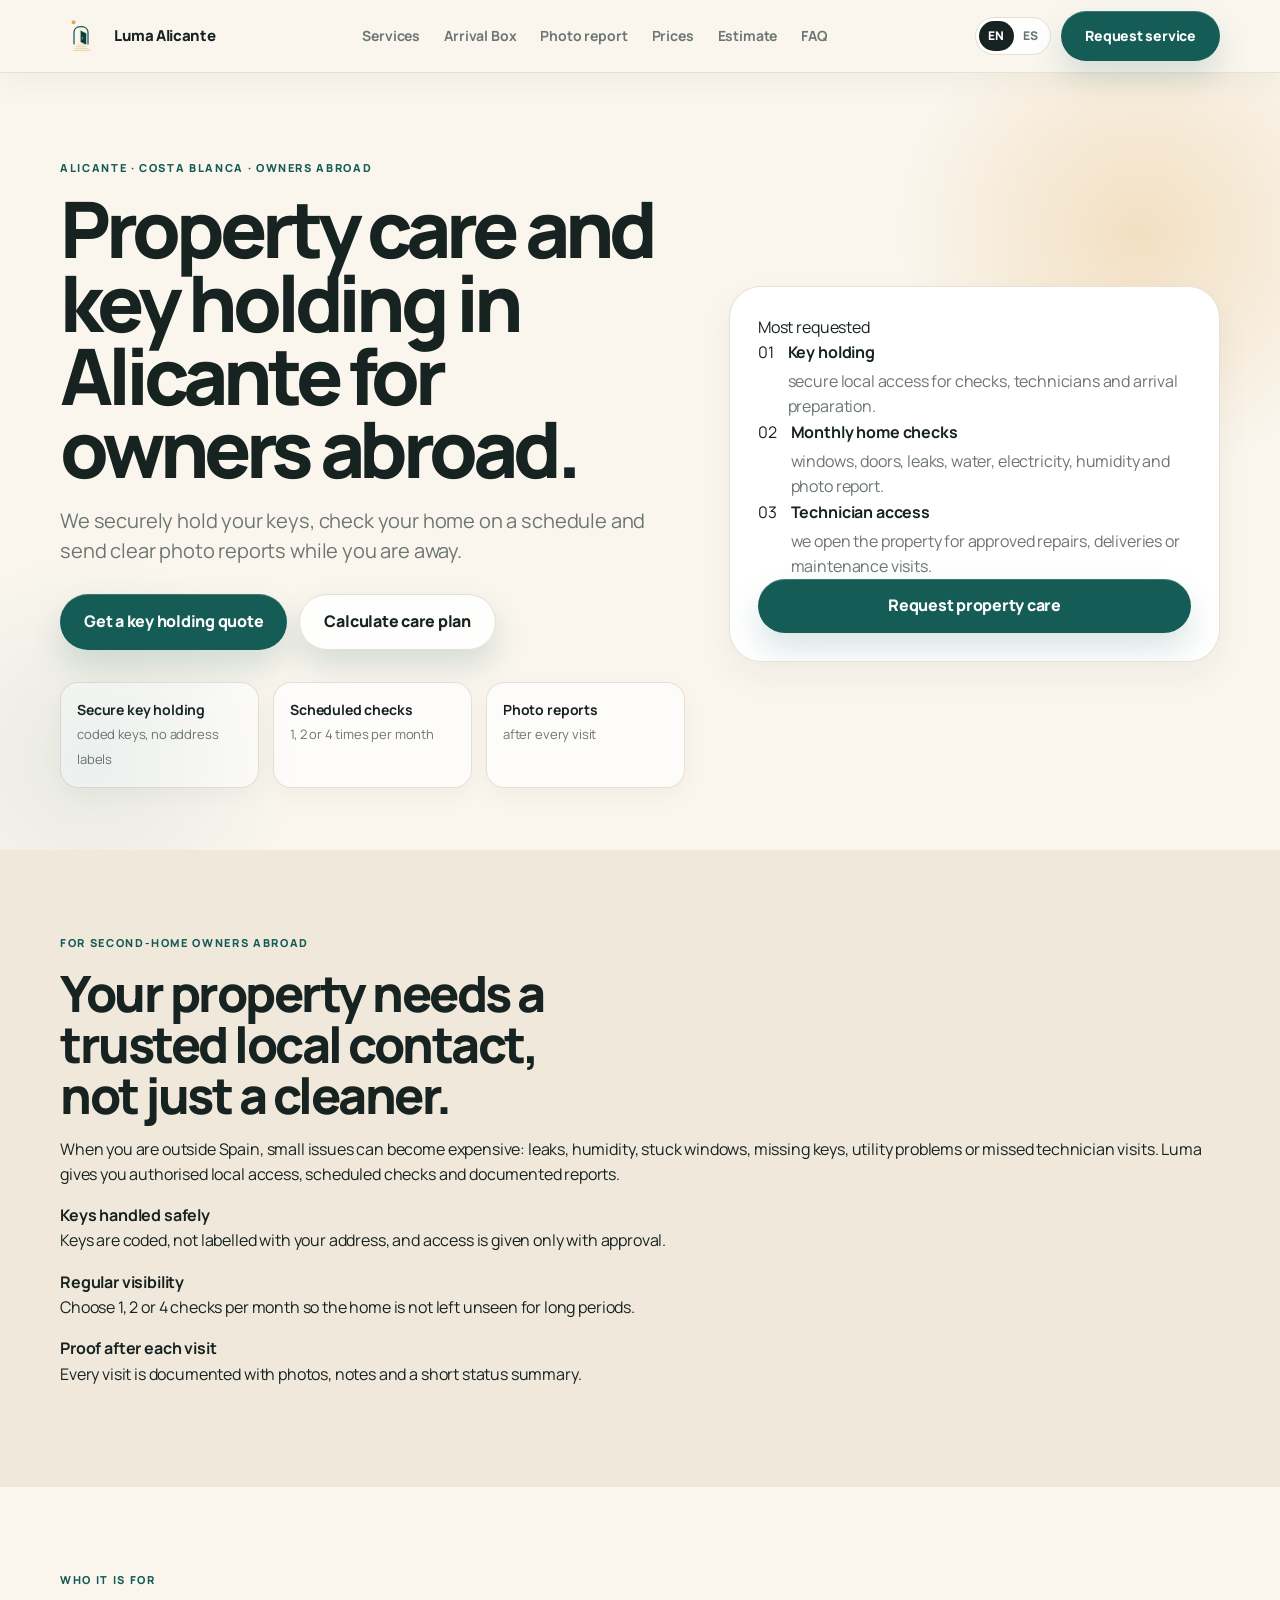
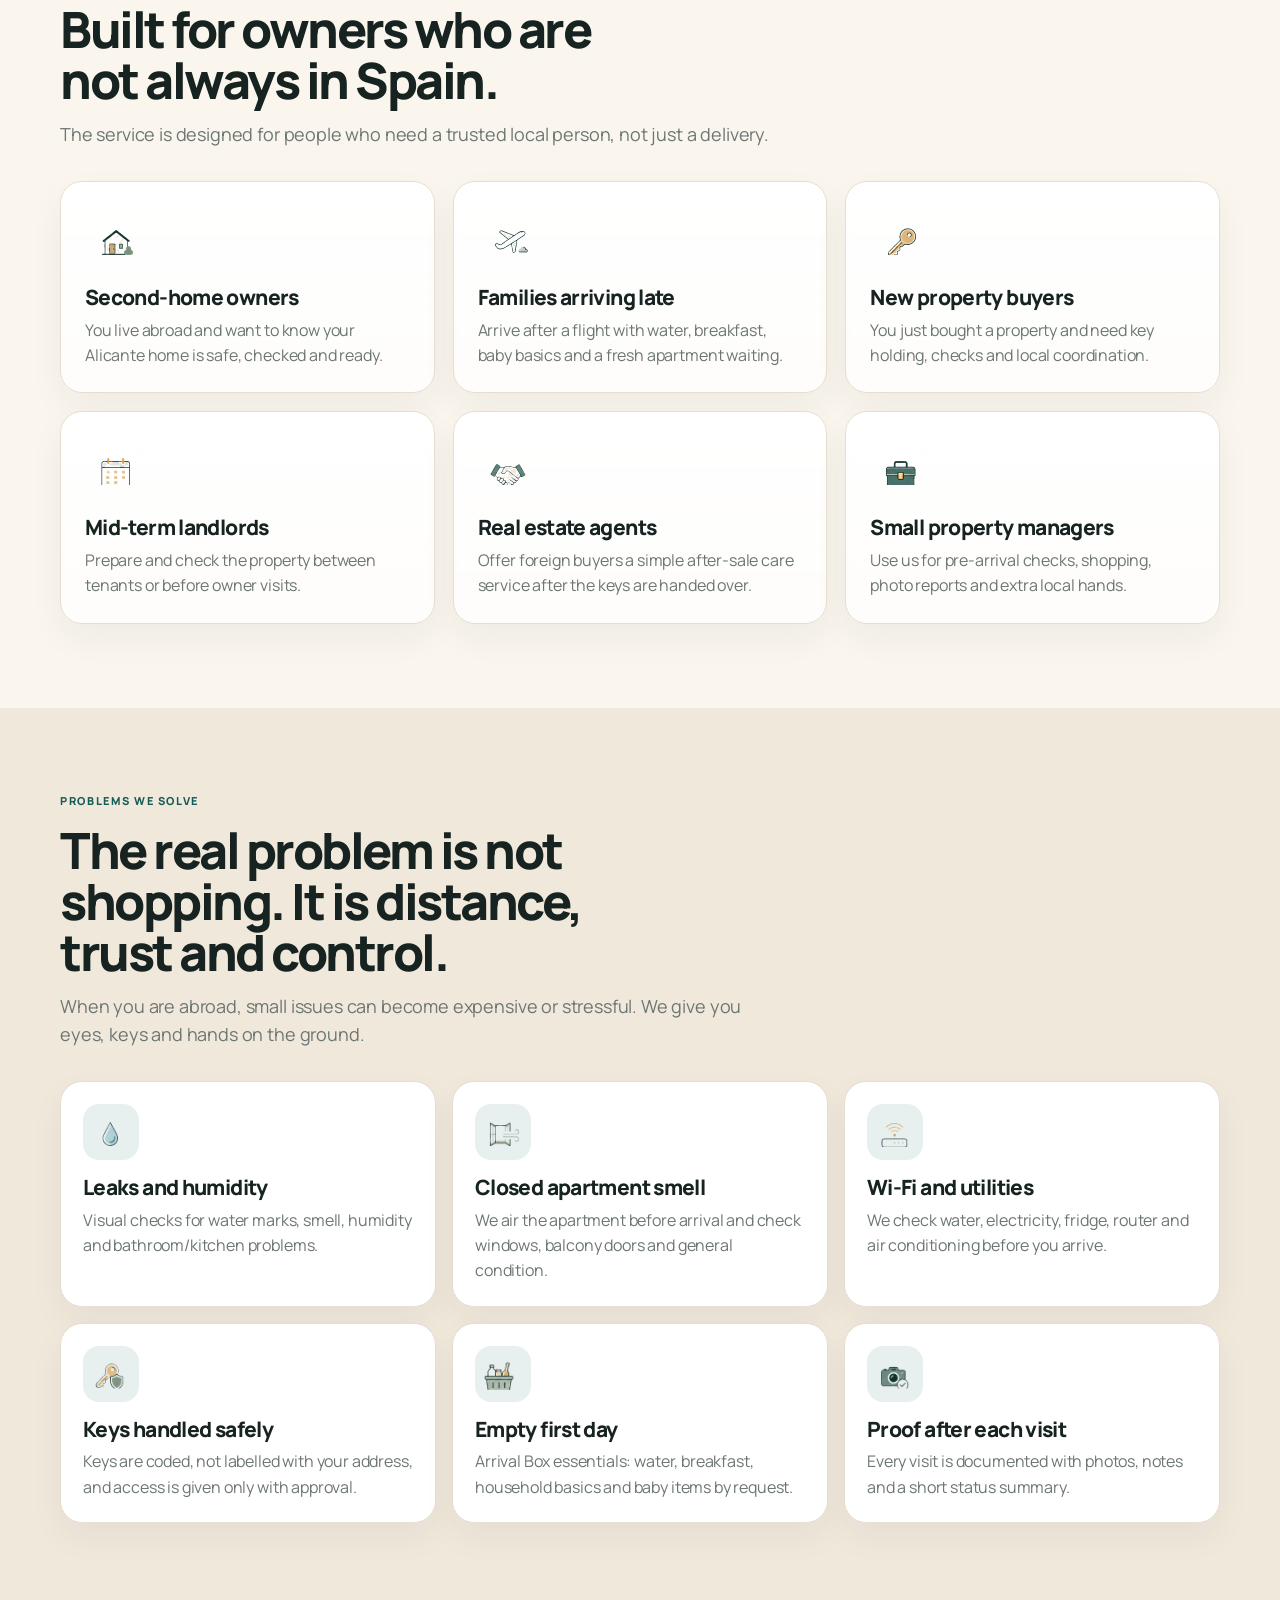
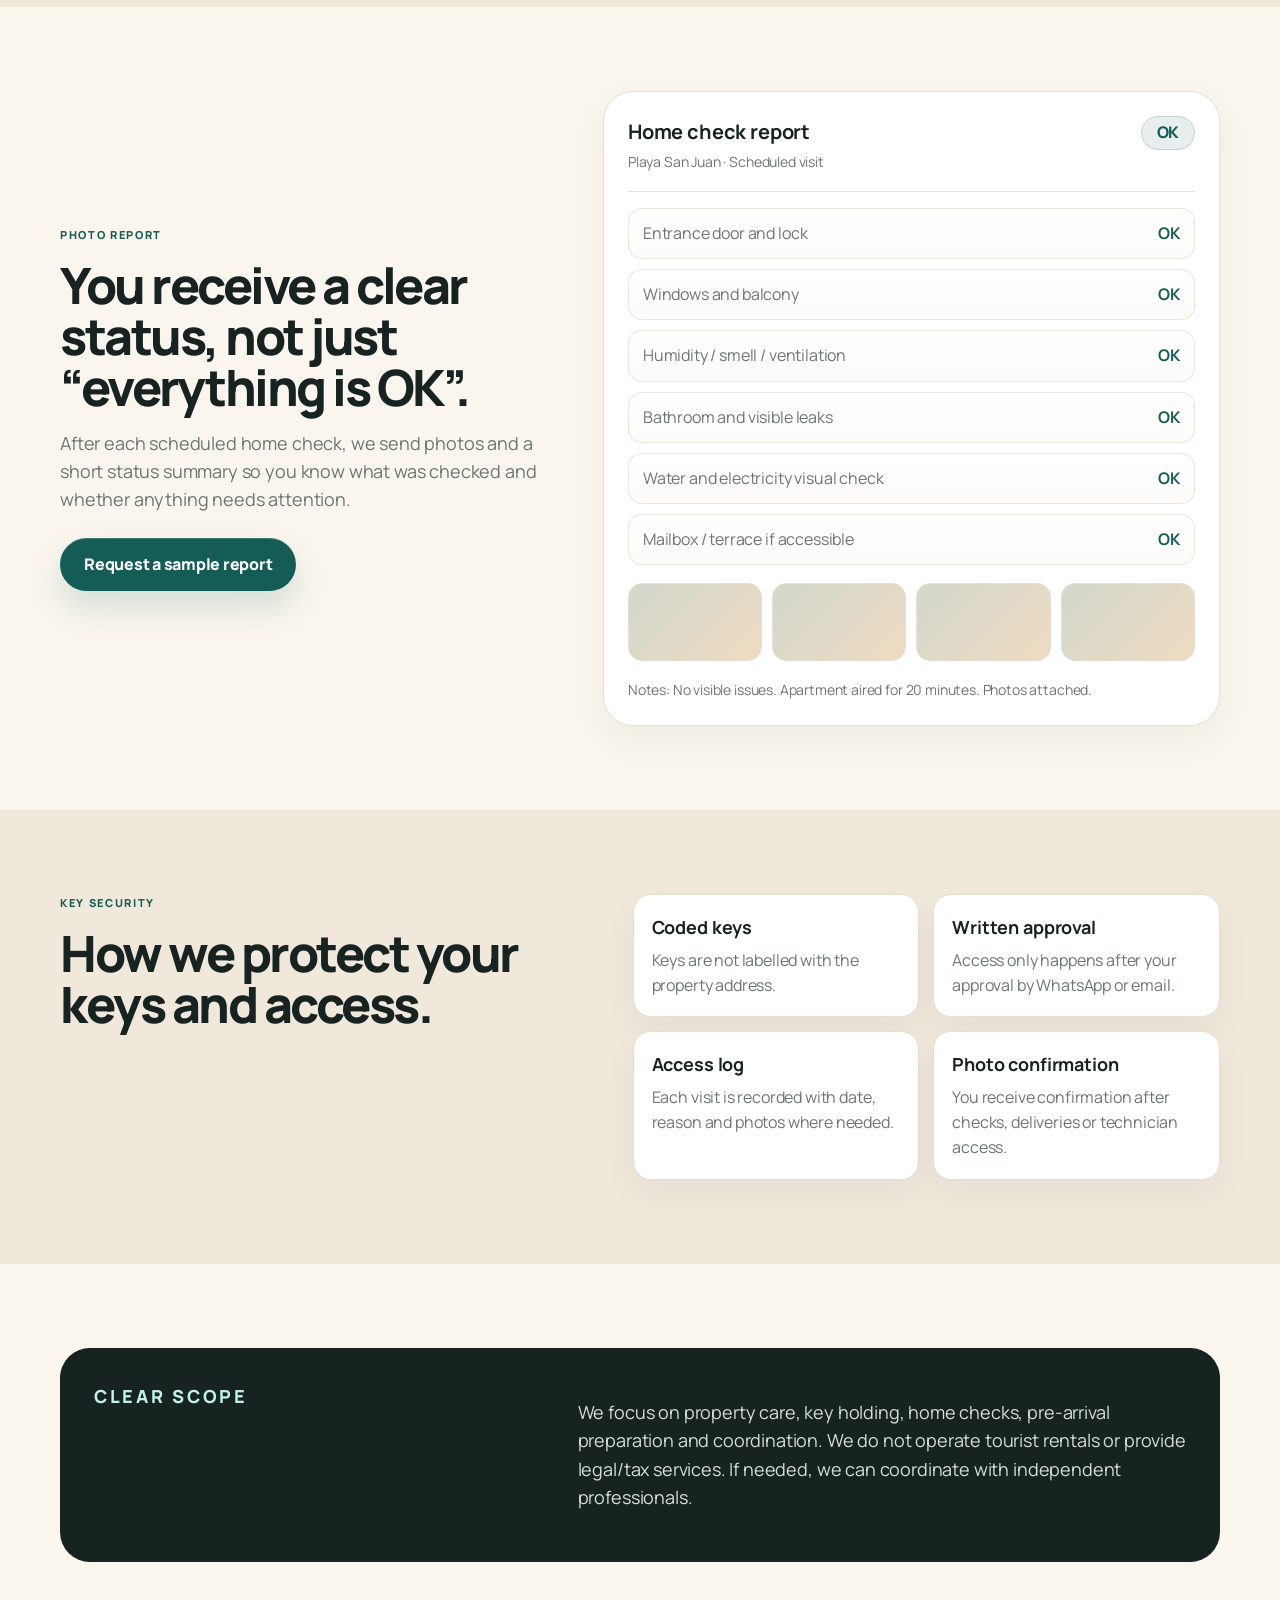
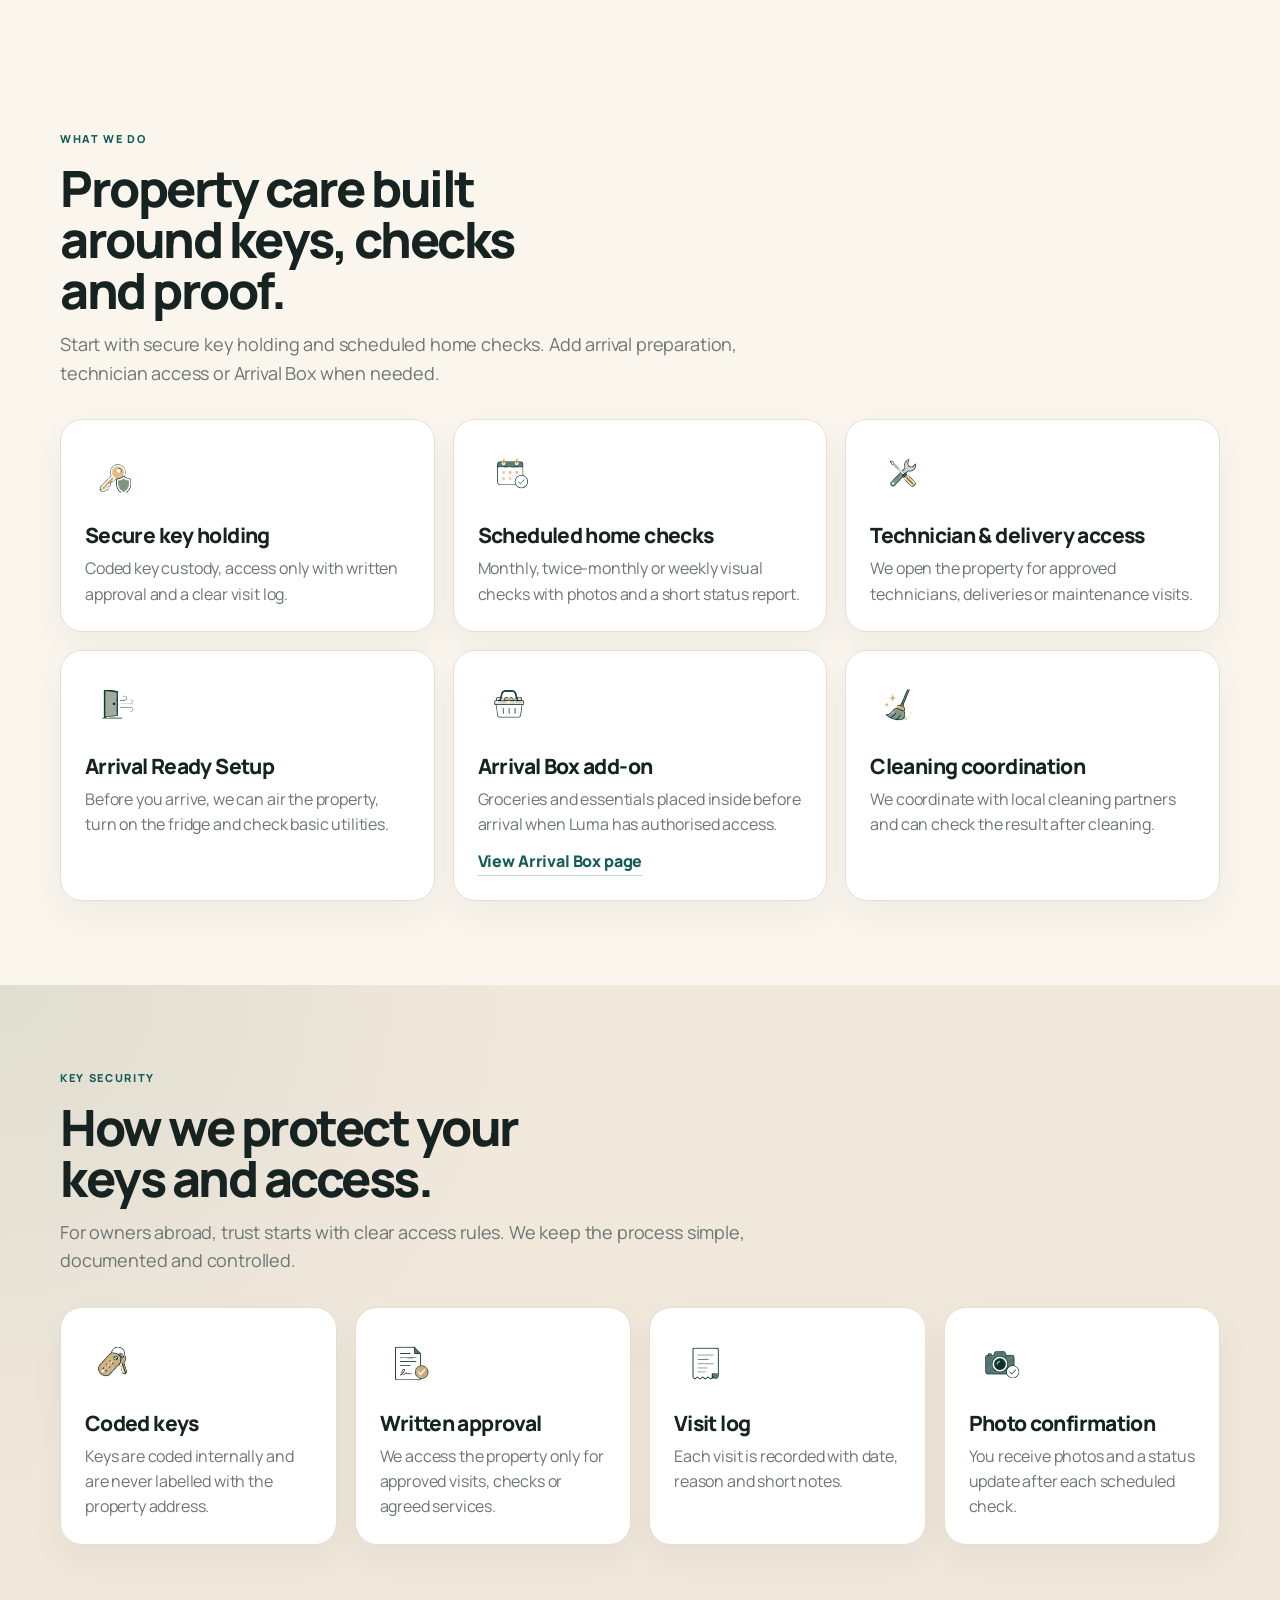
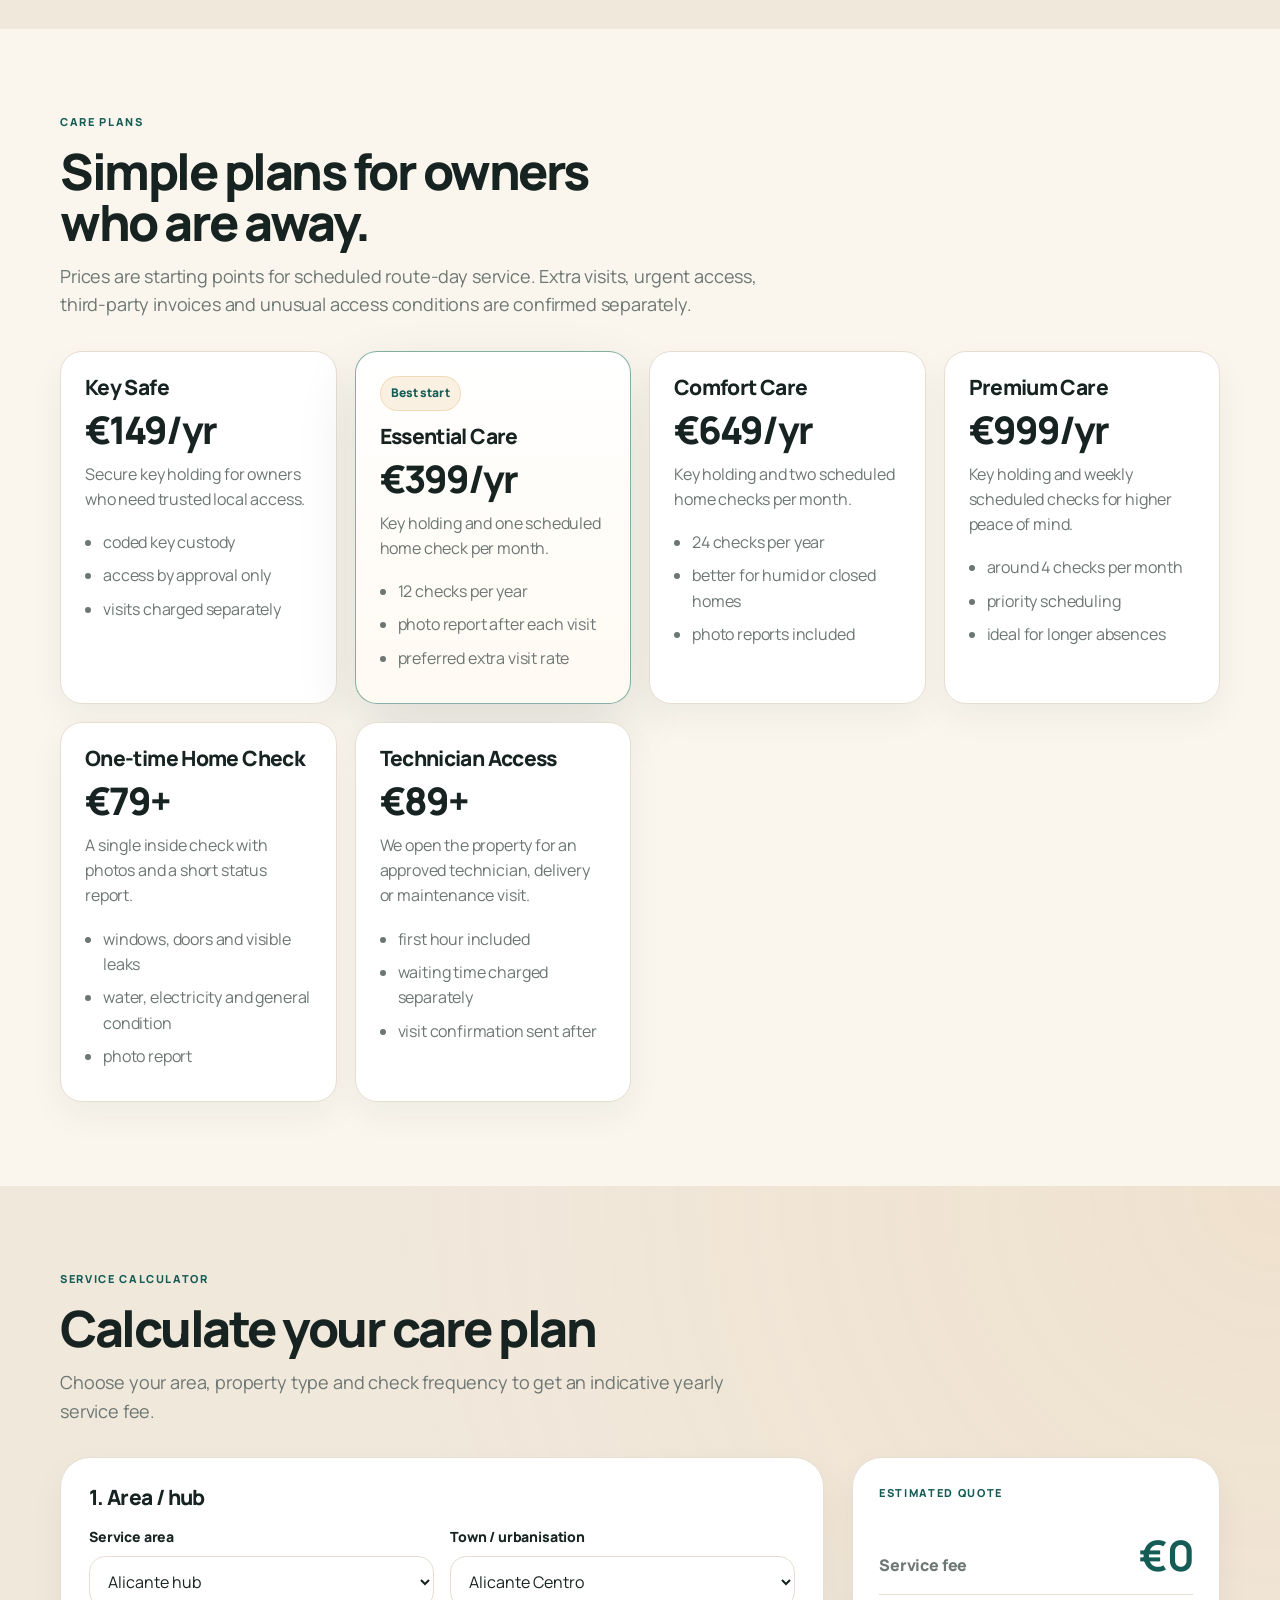
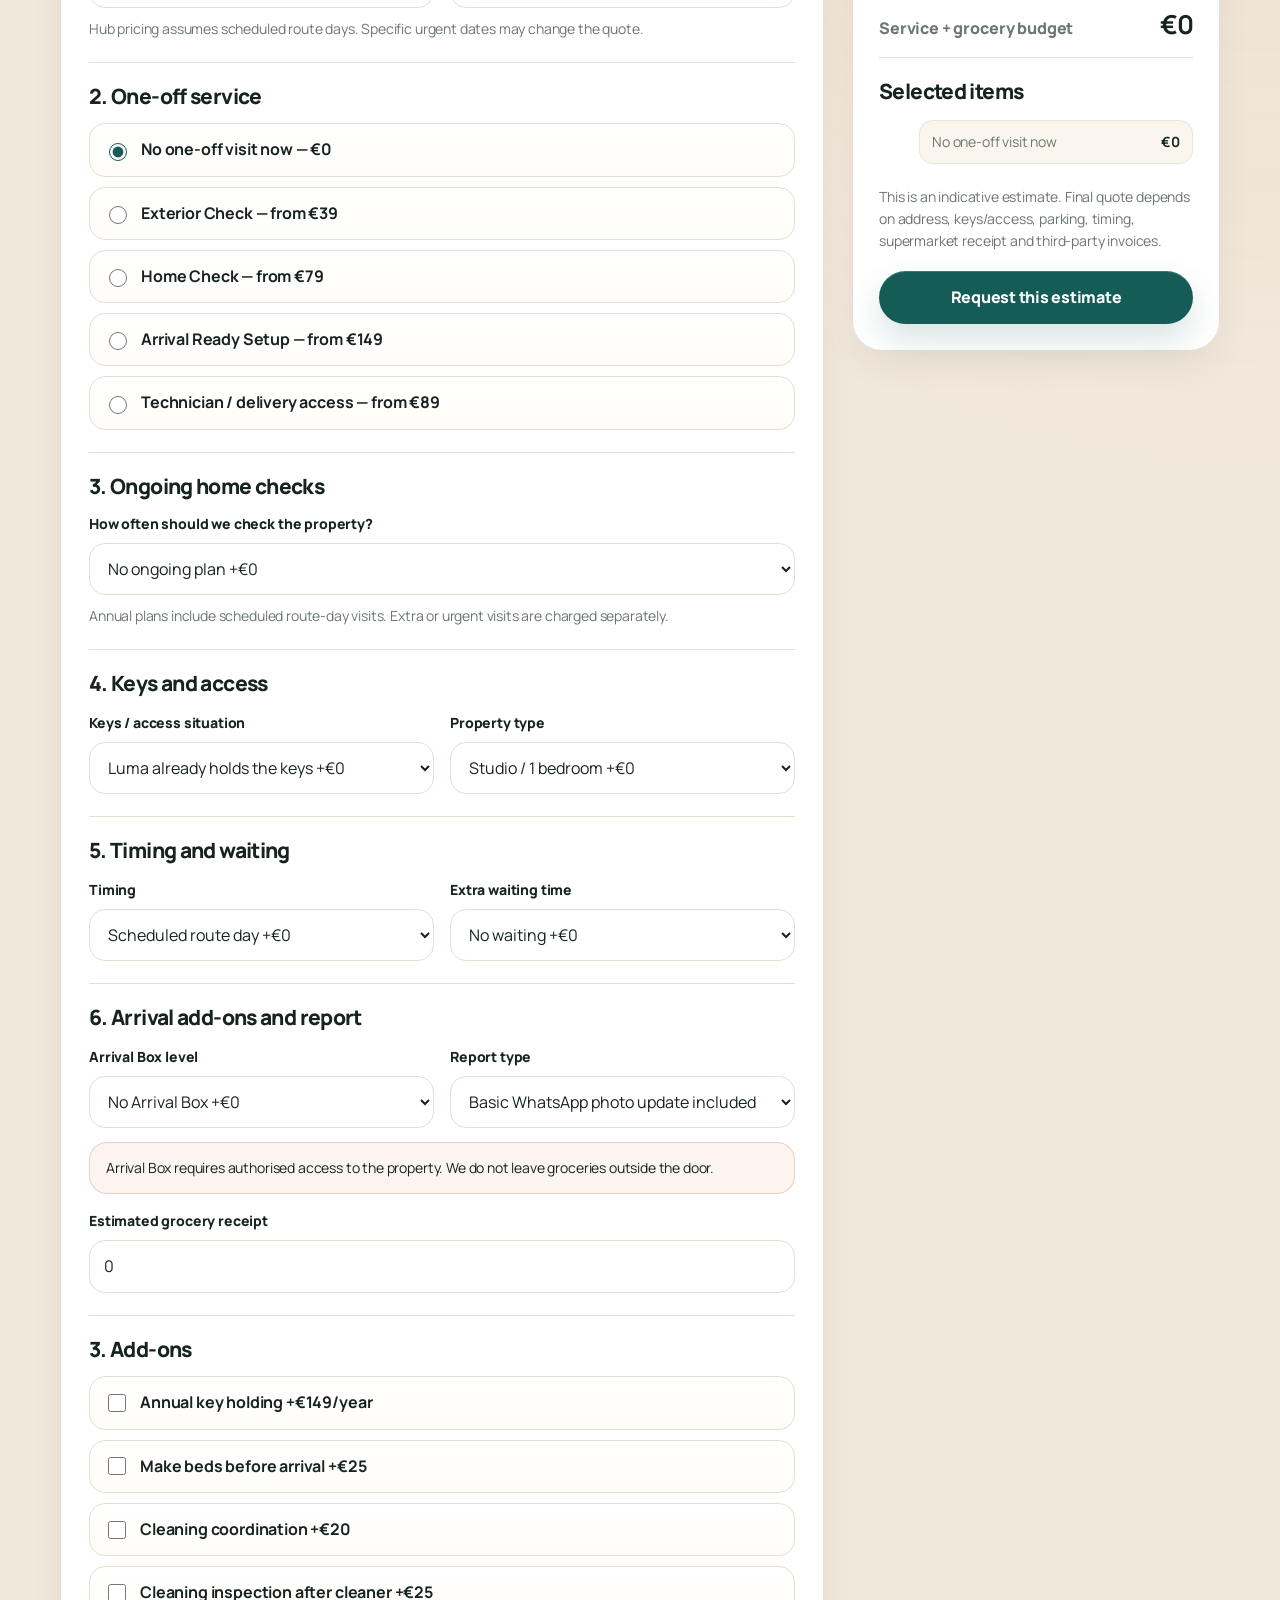
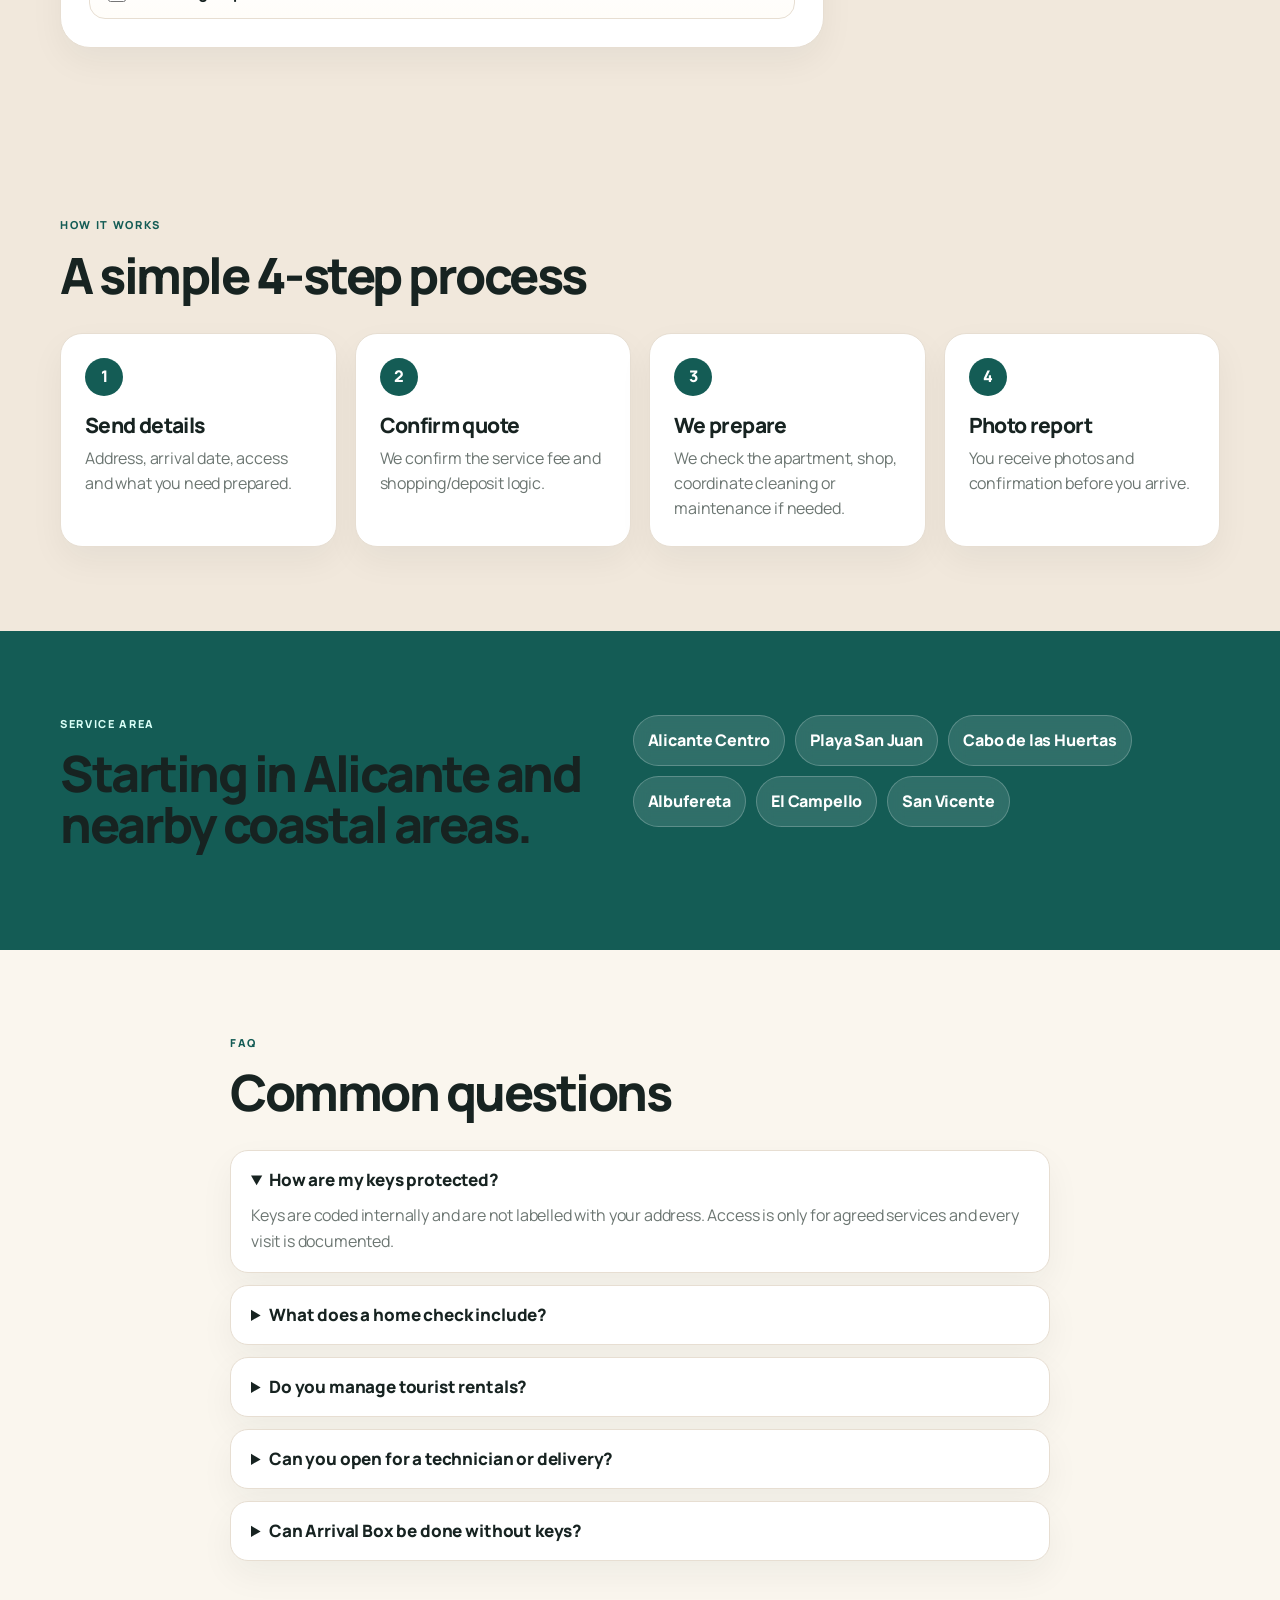
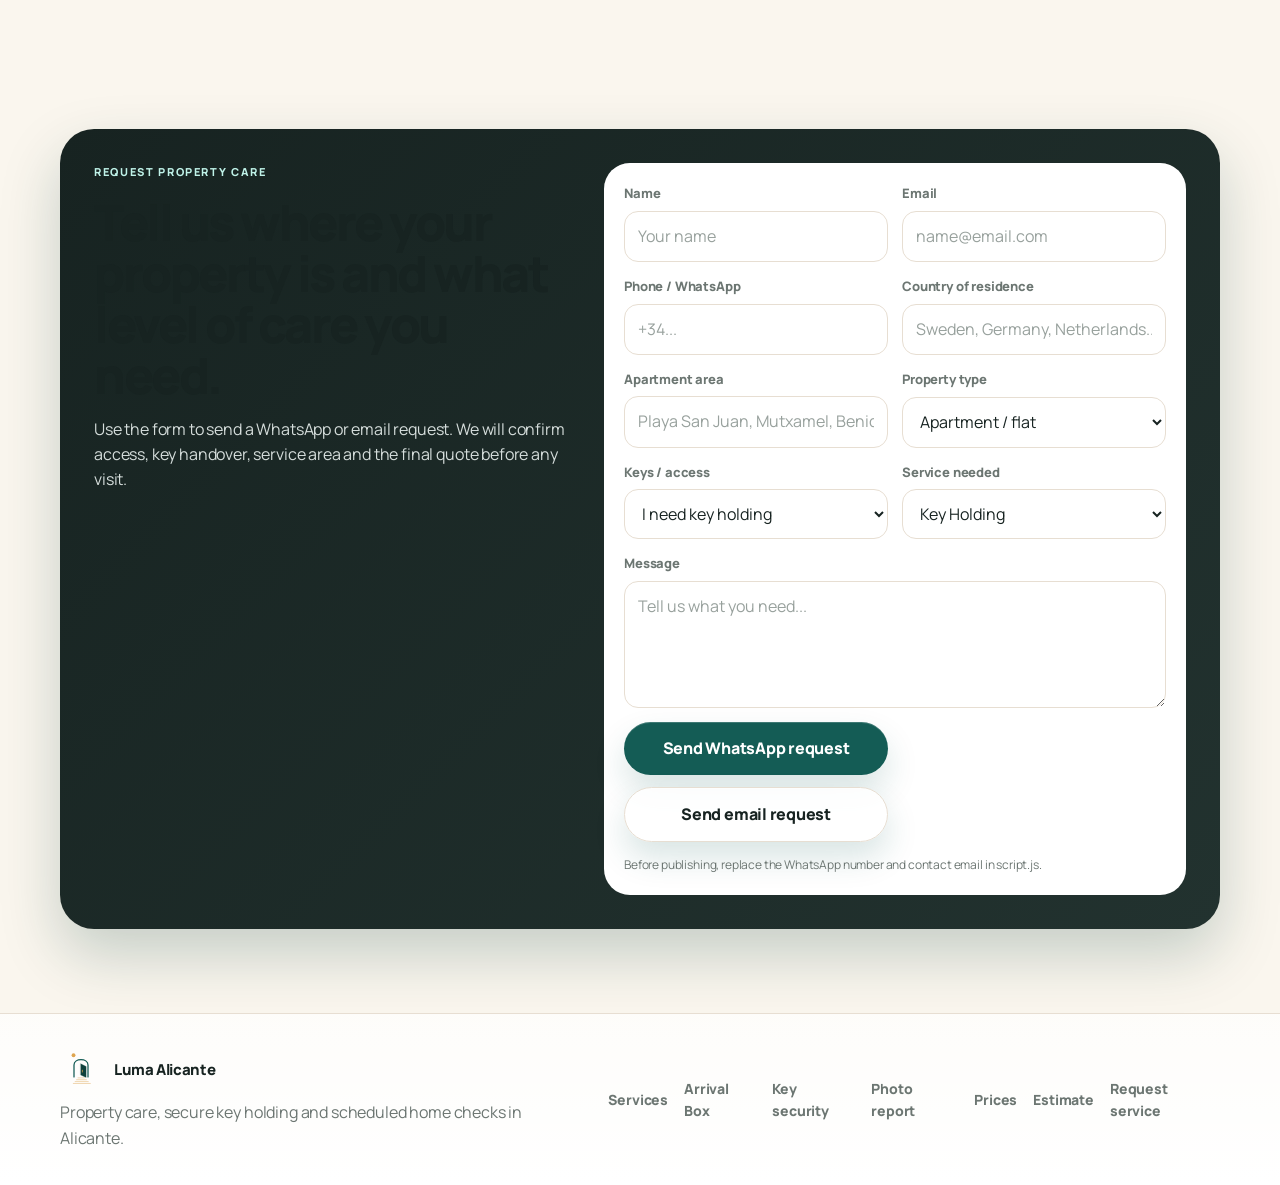
==== commit c49c0279: "Fix icon alignment and remove icon captions" ====
--- a/index.html
+++ b/index.html
@@ -142,7 +142,7 @@
         </div>
         <div class="pain-grid">
           <div class="pain-item"><span class="pain-icon"><img src="assets/icons/leaks-and-humidity.png" alt="" loading="lazy" /></span><h3 data-i18n="pain.leaks.title">Leaks and humidity</h3><p data-i18n="pain.leaks.text">Visual checks for water marks, smell, humidity and bathroom/kitchen problems.</p></div>
-          <div class="pain-item"><span>🪟</span><h3 data-i18n="pain.windows.title">Closed apartment smell</h3><p data-i18n="pain.windows.text">We air the apartment before arrival and check windows, balcony doors and general condition.</p></div>
+          <div class="pain-item"><span class="pain-icon"><img src="assets/icons/airing-closed-smell.png" alt="" loading="lazy" /></span><h3 data-i18n="pain.windows.title">Closed apartment smell</h3><p data-i18n="pain.windows.text">We air the apartment before arrival and check windows, balcony doors and general condition.</p></div>
           <div class="pain-item"><span class="pain-icon"><img src="assets/icons/wifi-utilities.png" alt="" loading="lazy" /></span><h3 data-i18n="pain.wifi.title">Wi‑Fi and utilities</h3><p data-i18n="pain.wifi.text">We check water, electricity, fridge, router and air conditioning before you arrive.</p></div>
           <div class="pain-item"><span class="pain-icon"><img src="assets/icons/secure-key-holding.png" alt="" loading="lazy" /></span><h3 data-i18n="pain.keys.title">No one with keys</h3><p data-i18n="pain.keys.text">Key holding and controlled access for approved visits, deliveries or technicians.</p></div>
           <div class="pain-item"><span class="pain-icon"><img src="assets/icons/empty-first-day.png" alt="" loading="lazy" /></span><h3 data-i18n="pain.firstday.title">Empty first day</h3><p data-i18n="pain.firstday.text">Arrival Box essentials: water, breakfast, household basics and baby items by request.</p></div>
--- a/styles.css
+++ b/styles.css
@@ -584,7 +584,8 @@
 .audience-card{background:linear-gradient(180deg,#fff,rgba(255,255,255,.78))}
 .pain-grid{display:grid;grid-template-columns:repeat(3,minmax(0,1fr));gap:16px}
 .pain-item{background:var(--surface);border:1px solid var(--line);border-radius:22px;padding:22px}
-.pain-item span{display:grid;place-items:center;width:42px;height:42px;border-radius:14px;background:rgba(31,111,97,.1);margin-bottom:16px;font-size:22px}
+.pain-item .pain-icon{display:flex;align-items:center;justify-content:center;width:56px;height:56px;border-radius:16px;background:rgba(31,111,97,.10);margin-bottom:16px;overflow:hidden}
+.pain-item .pain-icon img{width:100%;height:100%;object-fit:contain;display:block}
 .pain-item p{color:var(--muted);margin-bottom:0}
 .report-layout{display:grid;grid-template-columns:.9fr 1.1fr;gap:38px;align-items:center}
 .report-layout>div:first-child p:not(.eyebrow){color:var(--muted);font-size:18px;margin-bottom:24px}
@@ -1468,3 +1469,9 @@
   object-fit:contain;
   display:block;
 }
+
+
+/* v9 icon alignment fixes */
+.card-icon{width:64px;height:64px;overflow:hidden}
+.card-icon img{width:100%;height:100%;object-fit:contain;display:block}
+.security-grid .card-icon,.cards .card-icon{margin-bottom:16px}
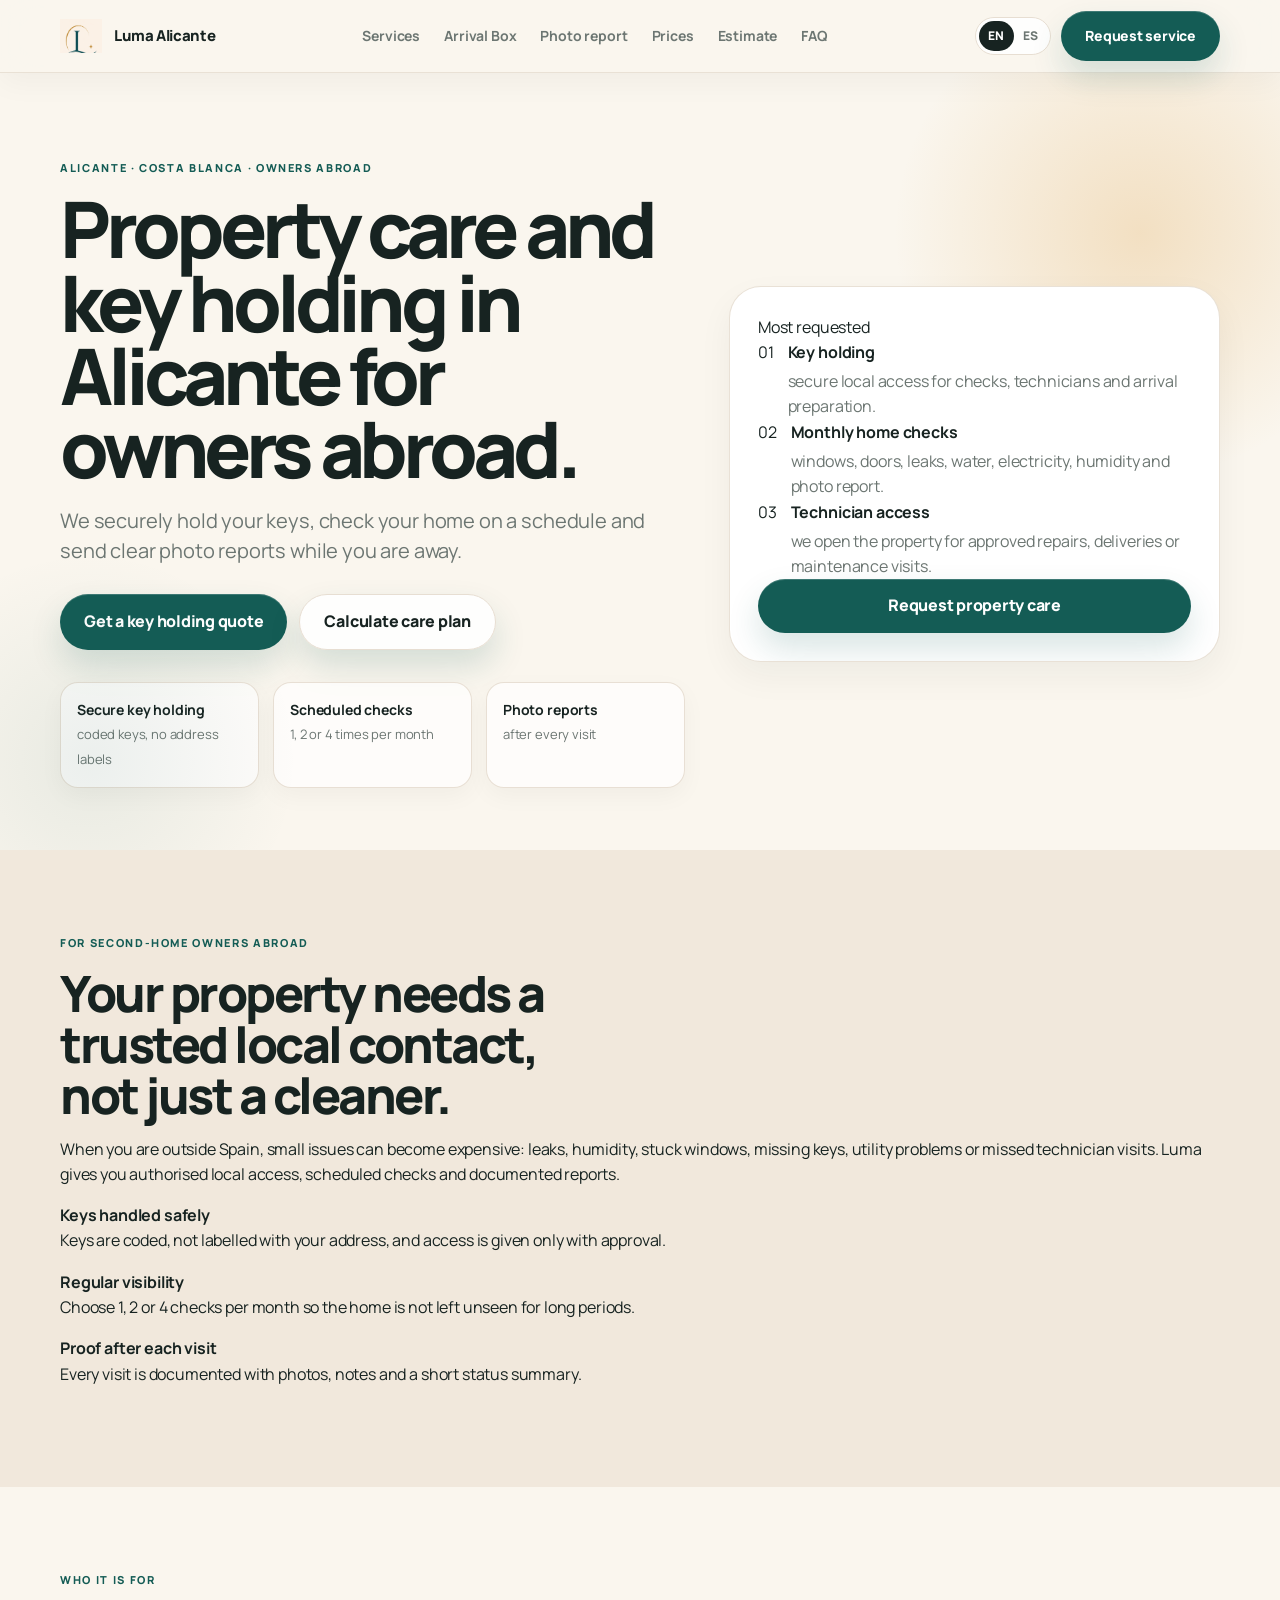
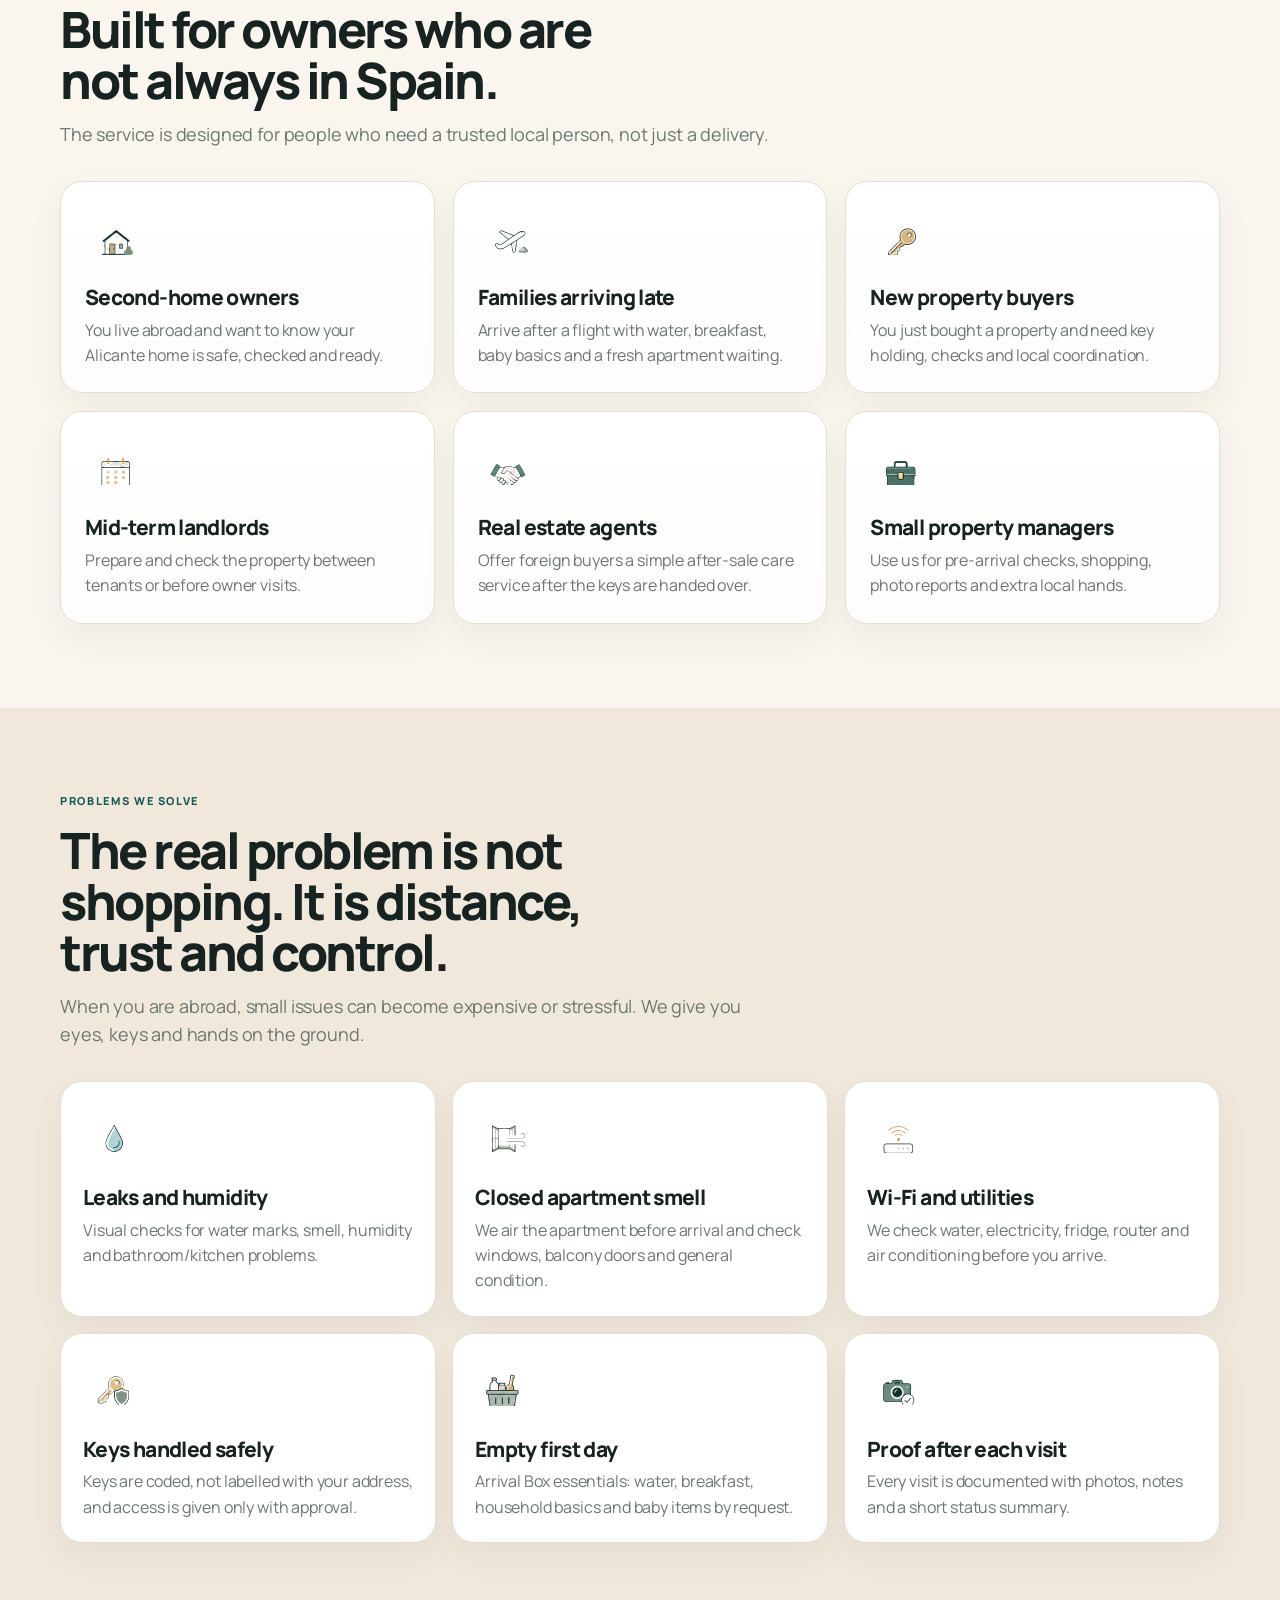
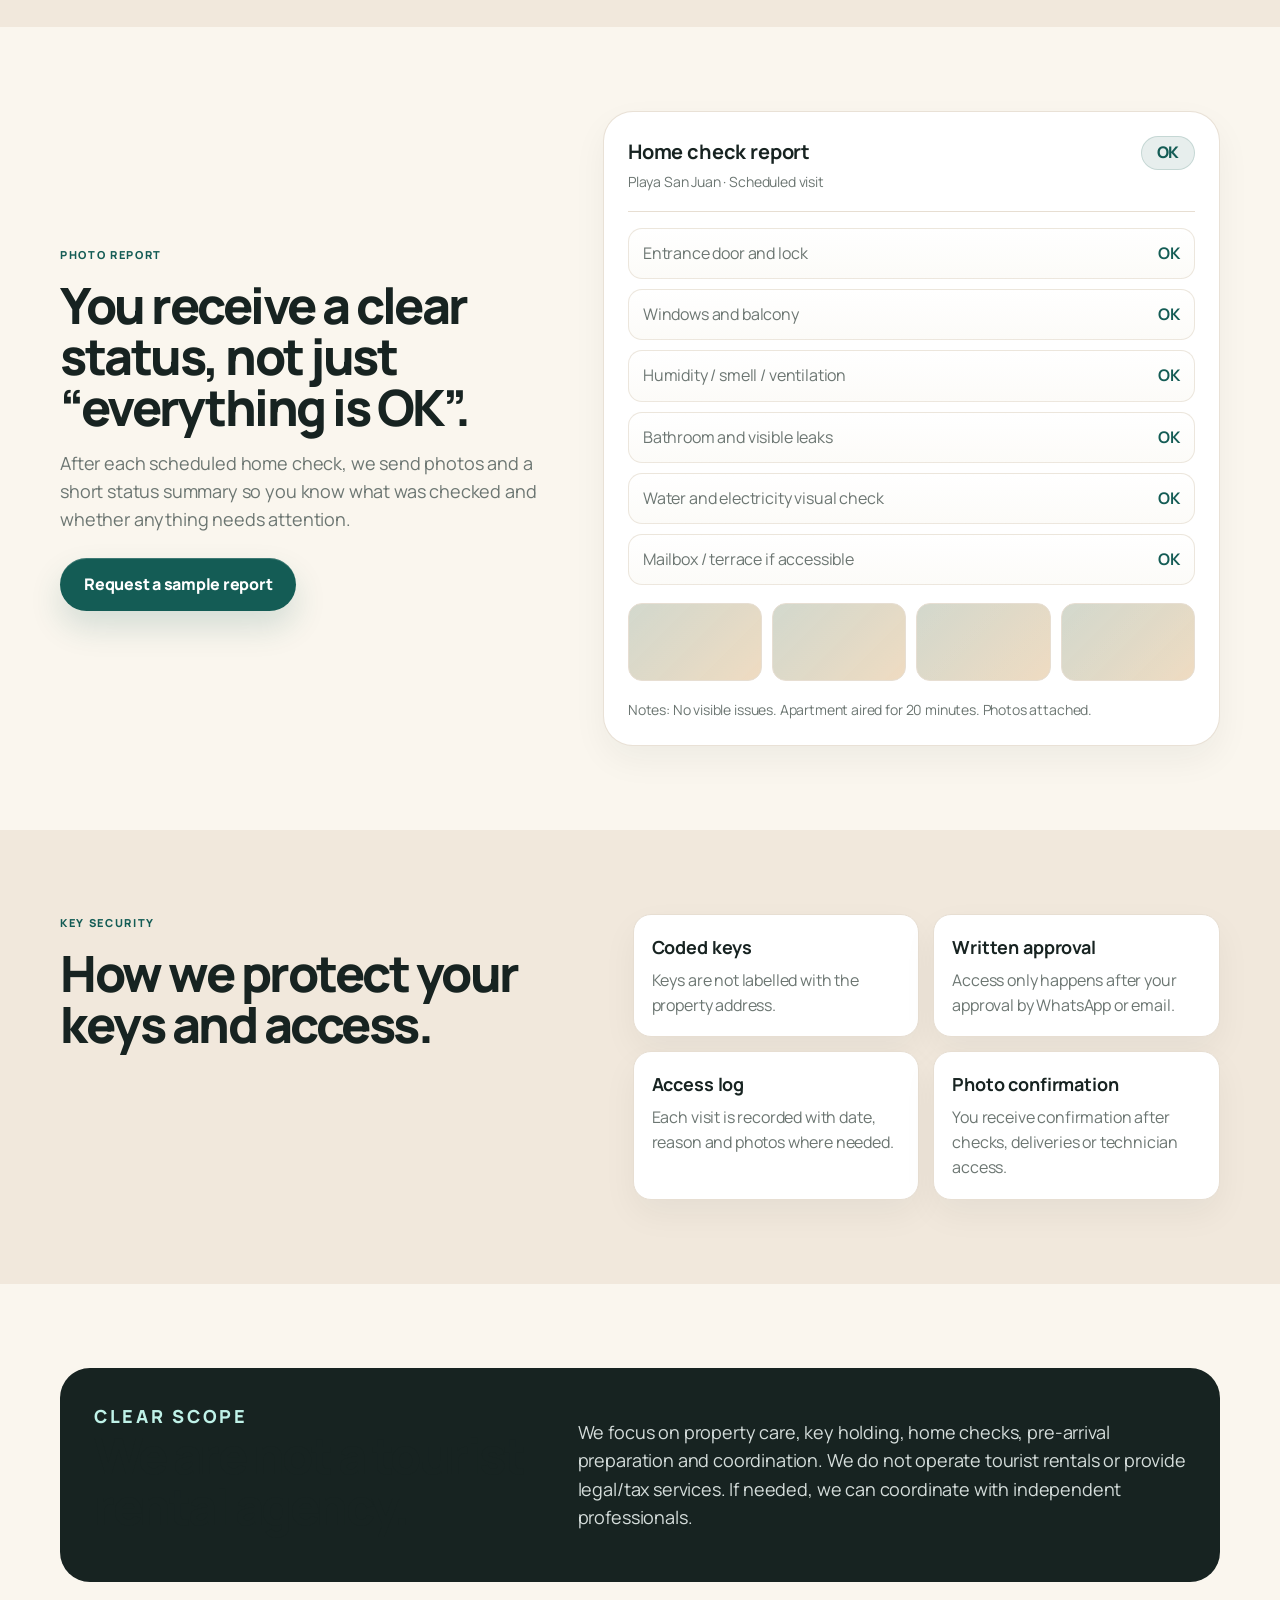
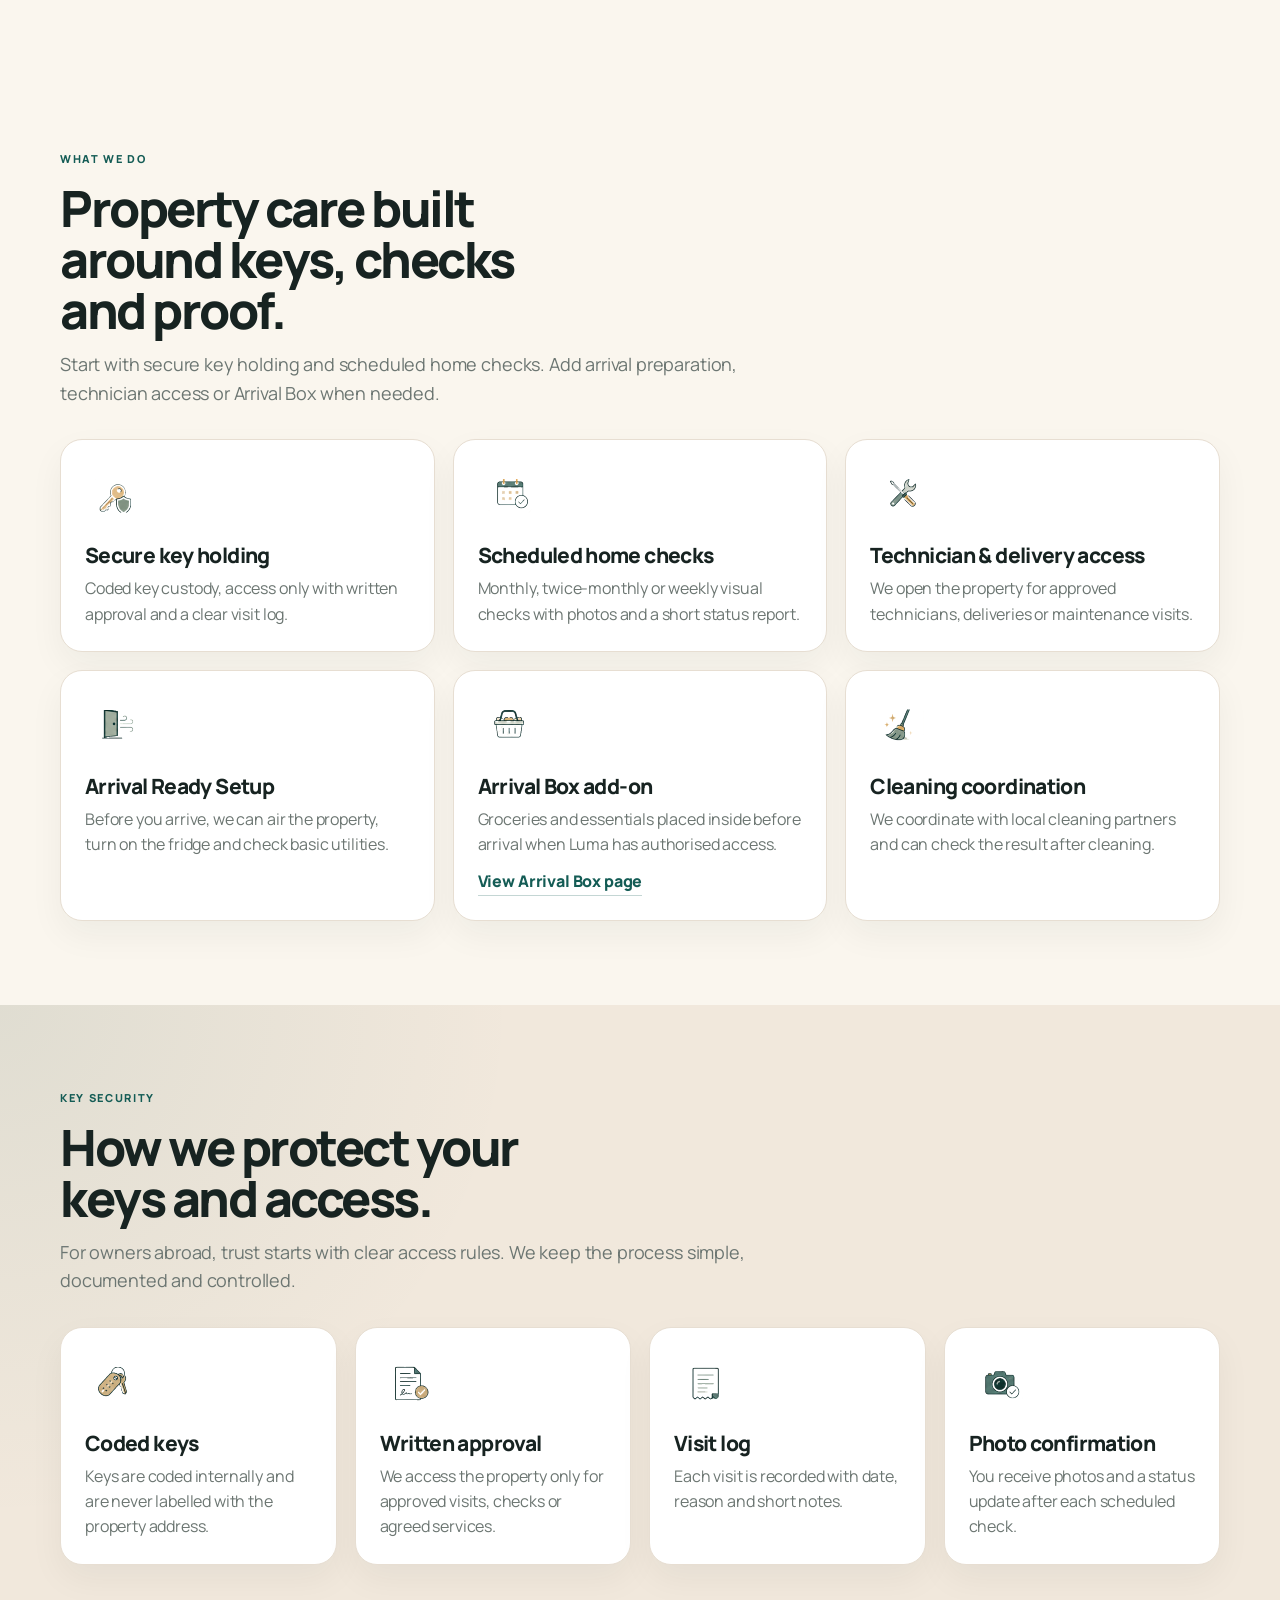
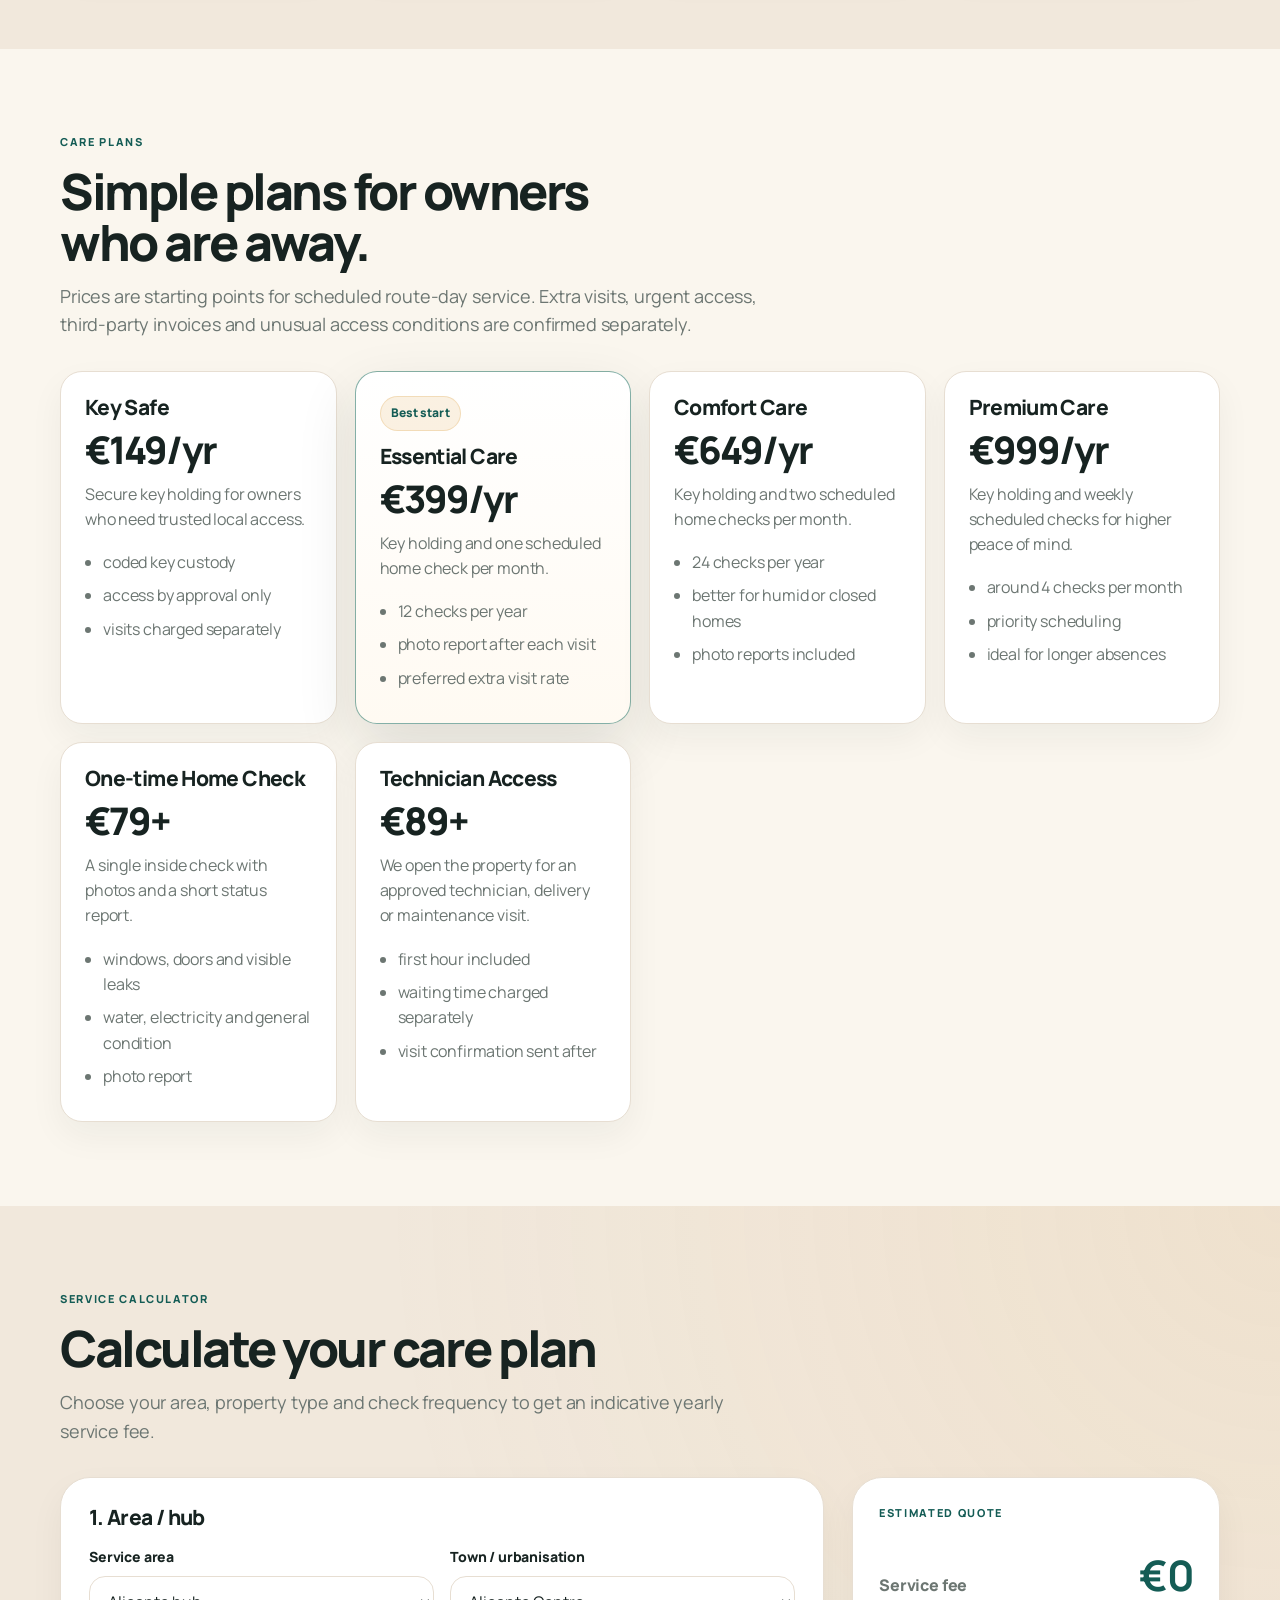
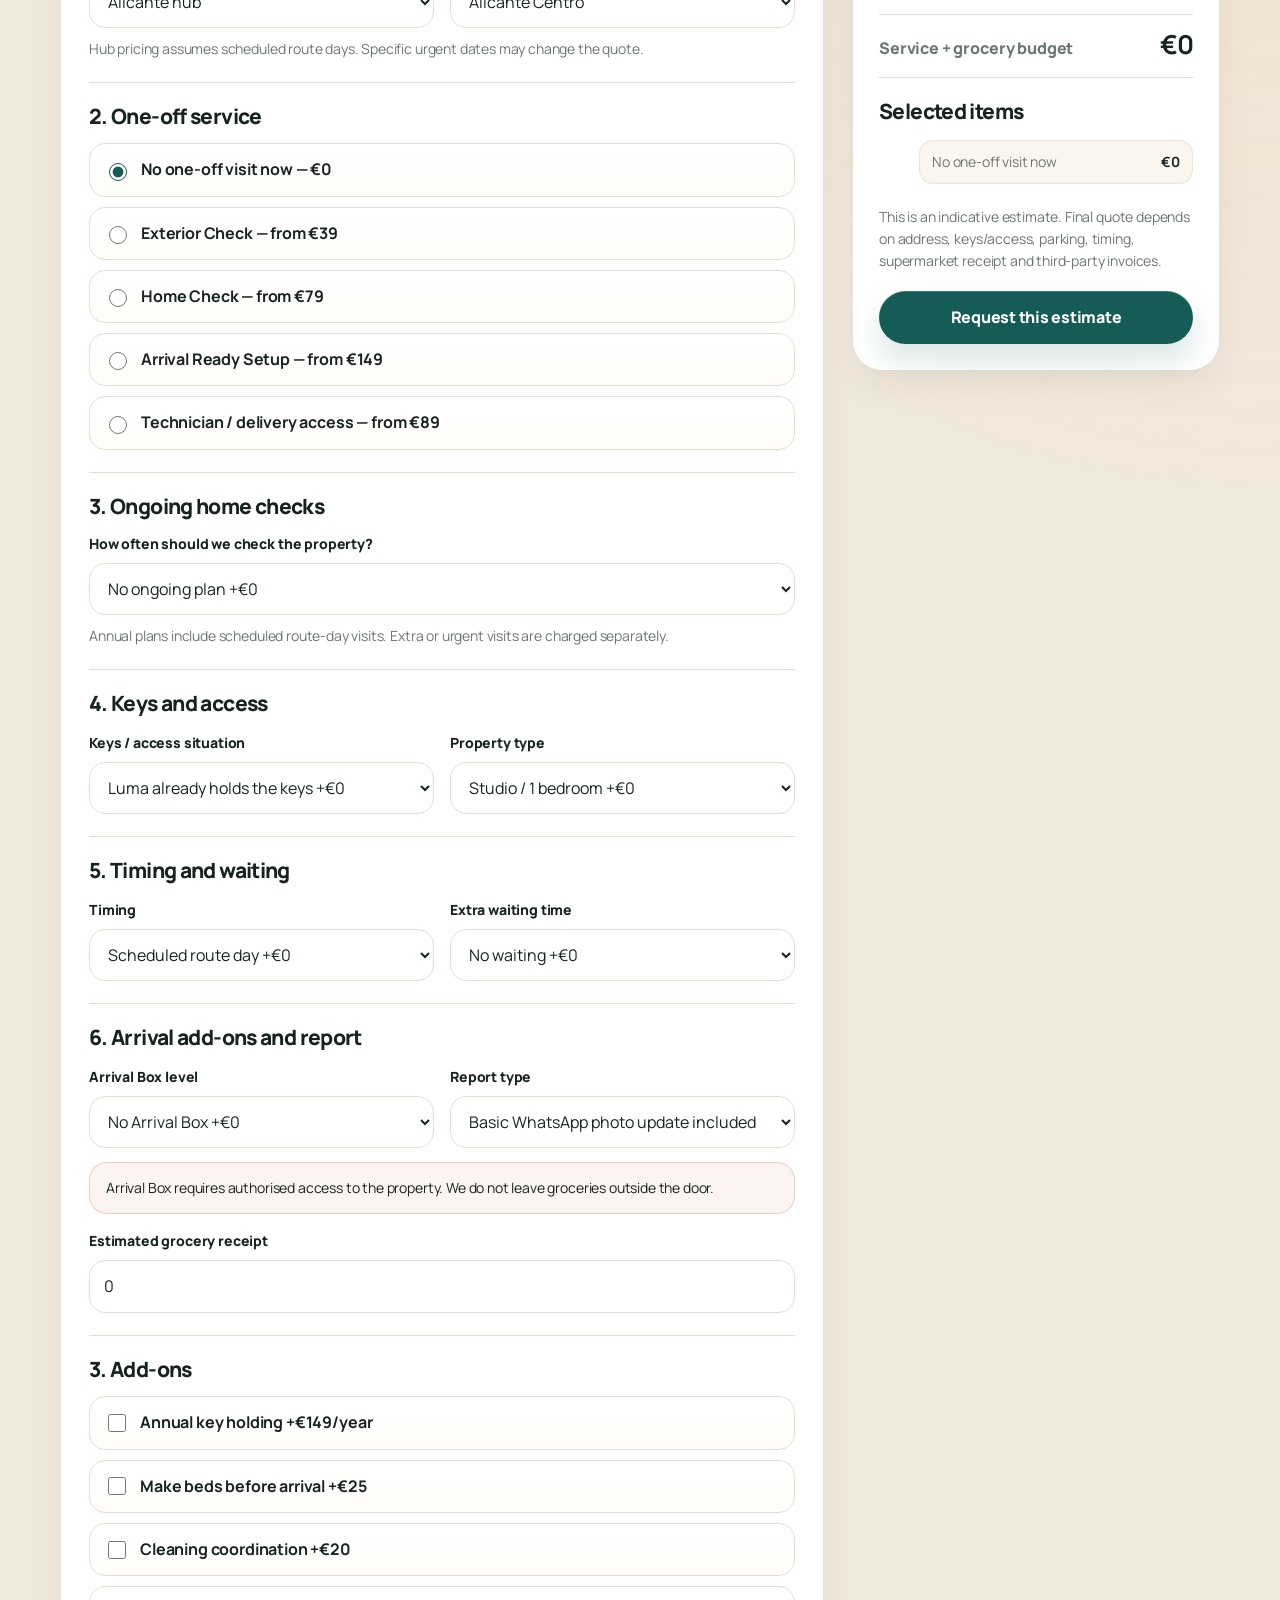
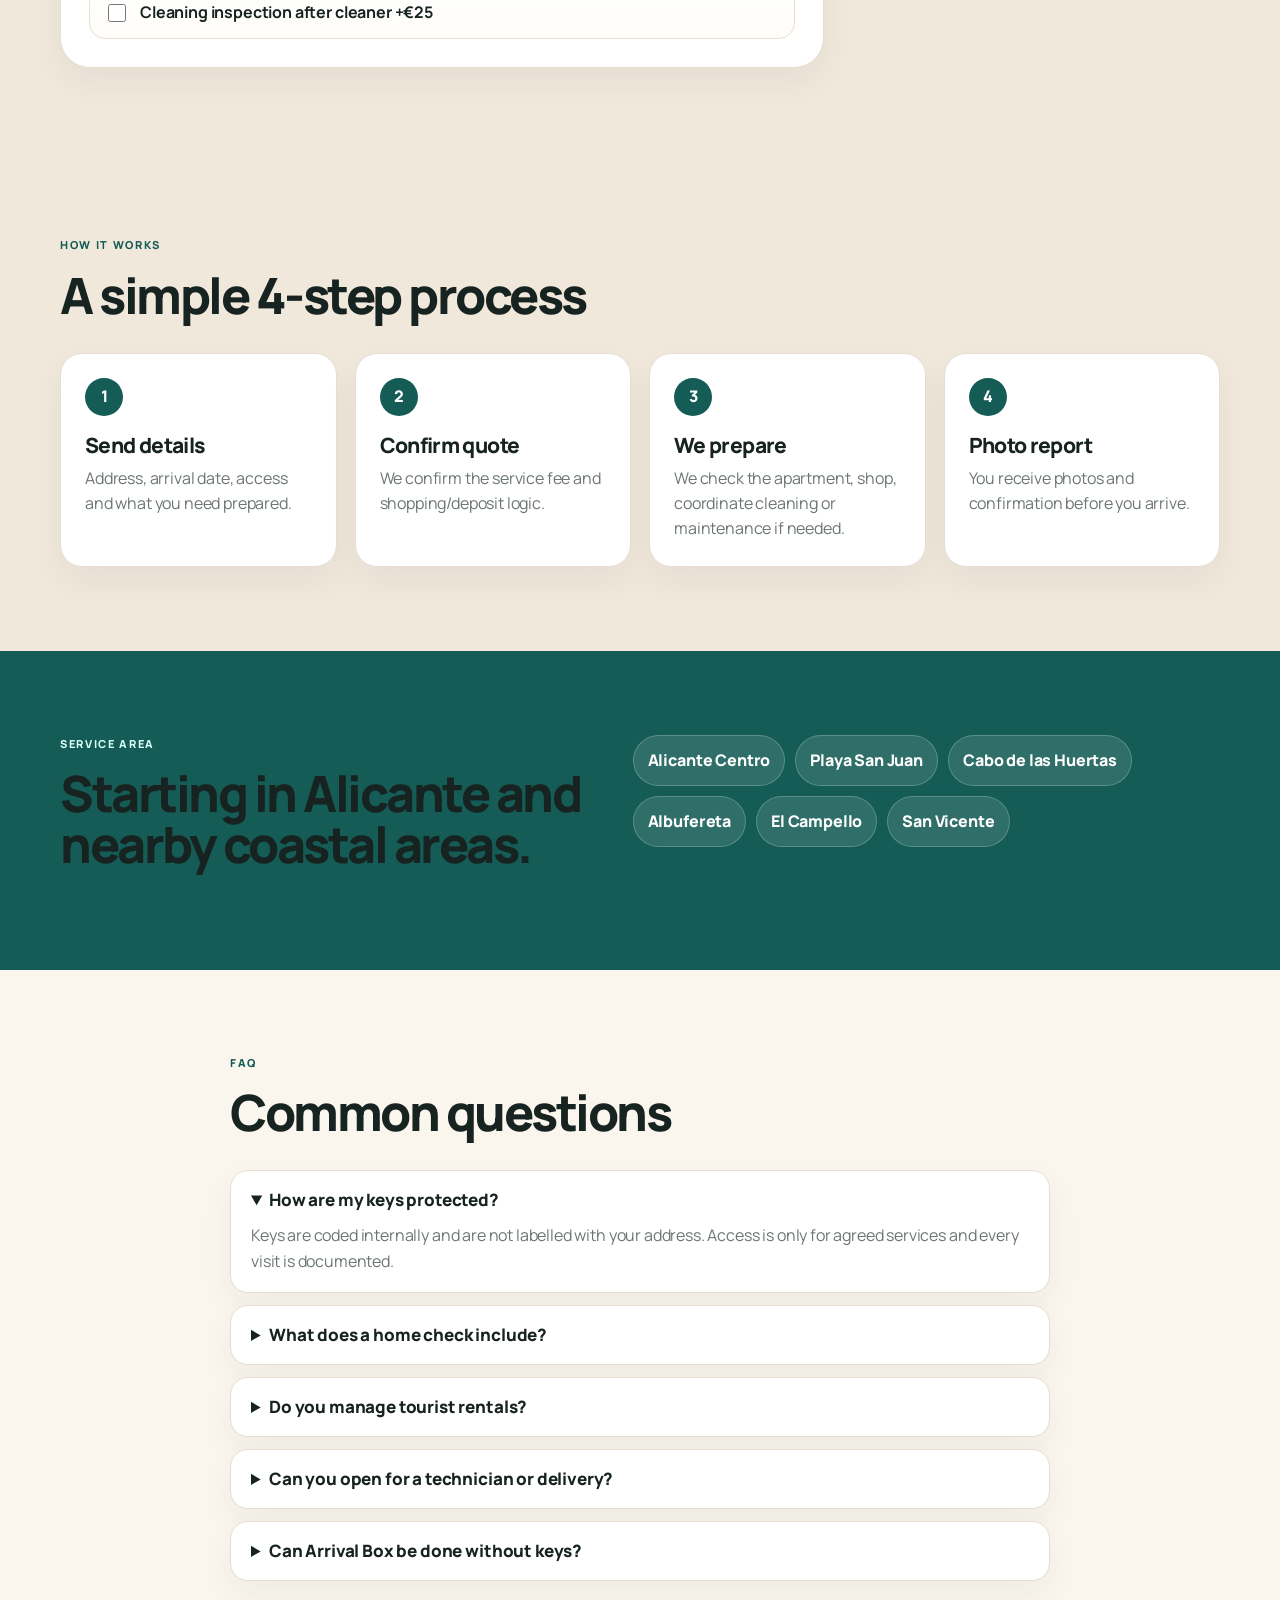
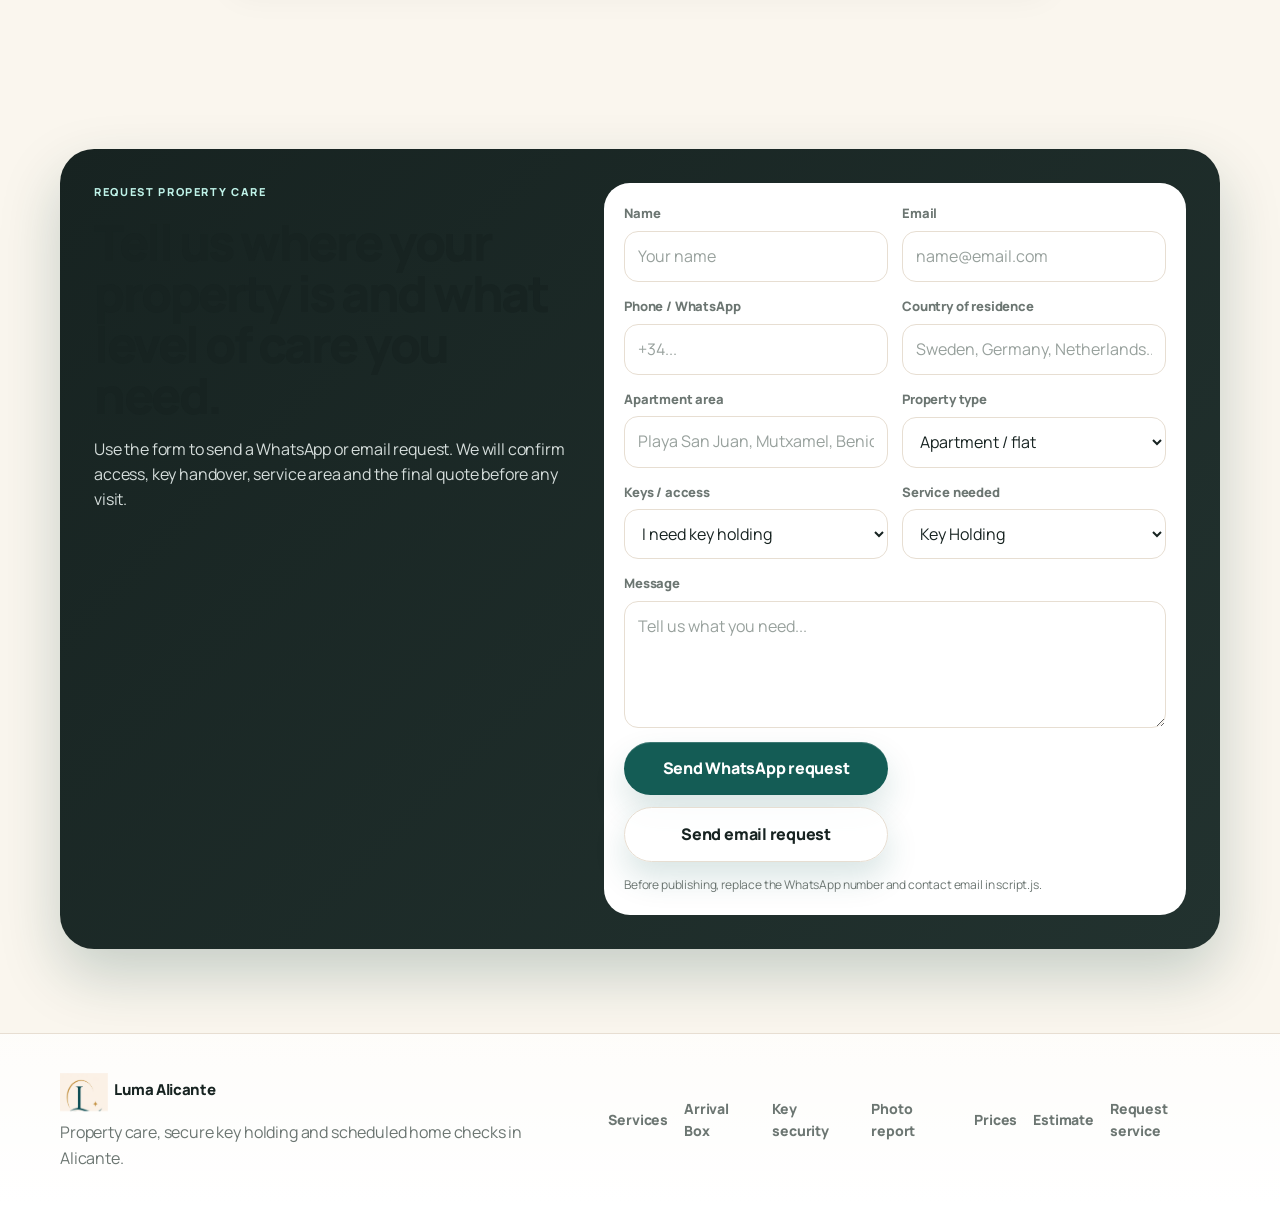
==== commit a4ca1361: "Update Luma logo to selected Option A" ====
--- a/index.html
+++ b/index.html
@@ -10,7 +10,7 @@
   <meta property="og:type" content="website" />
   <meta property="og:url" content="https://lumaalicante.com/" />
   <link rel="canonical" href="https://lumaalicante.com/" />
-  <link rel="icon" href="assets/favicon.svg" type="image/svg+xml" />
+  <link rel="icon" href="assets/favicon.png" type="image/png" />
   <link rel="preconnect" href="https://fonts.googleapis.com" />
   <link rel="preconnect" href="https://fonts.gstatic.com" crossorigin />
   <link href="https://fonts.googleapis.com/css2?family=Manrope:wght@400;500;600;700;800&display=swap" rel="stylesheet" />
@@ -20,7 +20,7 @@
   <header class="site-header">
     <div class="container nav">
       <a href="#top" class="brand">
-        <span class="brand-mark brand-mark-logo"><img src="assets/luma-mark-header.svg" alt="" /></span>
+        <span class="brand-mark brand-mark-logo"><img src="assets/luma-mark-header.png" alt="" /></span>
         <span class="brand-text">Luma Alicante</span>
       </a>
 
@@ -727,7 +727,7 @@
     <div class="container footer-grid">
       <div>
         <a href="#top" class="brand brand-footer">
-          <span class="brand-mark brand-mark-logo"><img src="assets/luma-mark-header.svg" alt="" /></span>
+          <span class="brand-mark brand-mark-logo"><img src="assets/luma-mark-header.png" alt="" /></span>
         <span class="brand-text">Luma Alicante</span>
         </a>
         <p data-i18n="footer.text">Property care, secure key holding and scheduled home checks in Alicante.</p>
--- a/styles.css
+++ b/styles.css
@@ -584,7 +584,7 @@
 .audience-card{background:linear-gradient(180deg,#fff,rgba(255,255,255,.78))}
 .pain-grid{display:grid;grid-template-columns:repeat(3,minmax(0,1fr));gap:16px}
 .pain-item{background:var(--surface);border:1px solid var(--line);border-radius:22px;padding:22px}
-.pain-item .pain-icon{display:flex;align-items:center;justify-content:center;width:56px;height:56px;border-radius:16px;background:rgba(31,111,97,.10);margin-bottom:16px;overflow:hidden}
+.pain-item .pain-icon{display:flex;align-items:center;justify-content:flex-start;width:64px;height:64px;margin:0 0 18px;overflow:hidden;background:transparent;border-radius:0}
 .pain-item .pain-icon img{width:100%;height:100%;object-fit:contain;display:block}
 .pain-item p{color:var(--muted);margin-bottom:0}
 .report-layout{display:grid;grid-template-columns:.9fr 1.1fr;gap:38px;align-items:center}
@@ -1455,23 +1455,57 @@
 
 
 /* Unified icons for problem / pain cards */
-.pain-list .pain-icon{
-  width:64px;
-  height:64px;
-  display:flex;
-  align-items:center;
-  justify-content:center;
-  margin:0 0 18px;
-}
-.pain-list .pain-icon img{
-  width:100%;
-  height:100%;
-  object-fit:contain;
-  display:block;
-}
 
 
 /* v9 icon alignment fixes */
 .card-icon{width:64px;height:64px;overflow:hidden}
 .card-icon img{width:100%;height:100%;object-fit:contain;display:block}
 .security-grid .card-icon,.cards .card-icon{margin-bottom:16px}
+
+
+/* v10 unified icon style: no blue square background */
+.pain-item .pain-icon{display:flex !important;align-items:center;justify-content:flex-start;width:64px;height:64px;margin:0 0 18px;overflow:hidden;background:transparent !important;border-radius:0 !important;box-shadow:none !important;}
+.pain-item .pain-icon img{width:100%;height:100%;object-fit:contain;display:block;}
+.pain-item > span:not(.pain-icon){background:transparent !important;border-radius:0 !important;}
+.cards .card-icon,.pain-item .pain-icon{filter:none;}
+
+
+/* v11 selected Luma logo system */
+.brand-mark-logo {
+  background: transparent;
+  box-shadow: none;
+  border-radius: 0;
+}
+.brand-mark-logo img {
+  width: 42px;
+  height: 42px;
+  object-fit: contain;
+}
+.brand-footer .brand-mark-logo img {
+  width: 48px;
+  height: 48px;
+}
+
+
+/* Option A selected logo refinement */
+.brand-mark-logo{
+  background: transparent !important;
+  box-shadow: none !important;
+  border-radius: 0 !important;
+  overflow: visible !important;
+  width: 42px;
+  height: 42px;
+}
+
+.brand-mark-logo img{
+  width: 100%;
+  height: 100%;
+  object-fit: contain !important;
+}
+
+@media (max-width: 640px){
+  .brand-mark-logo{
+    width: 38px;
+    height: 38px;
+  }
+}
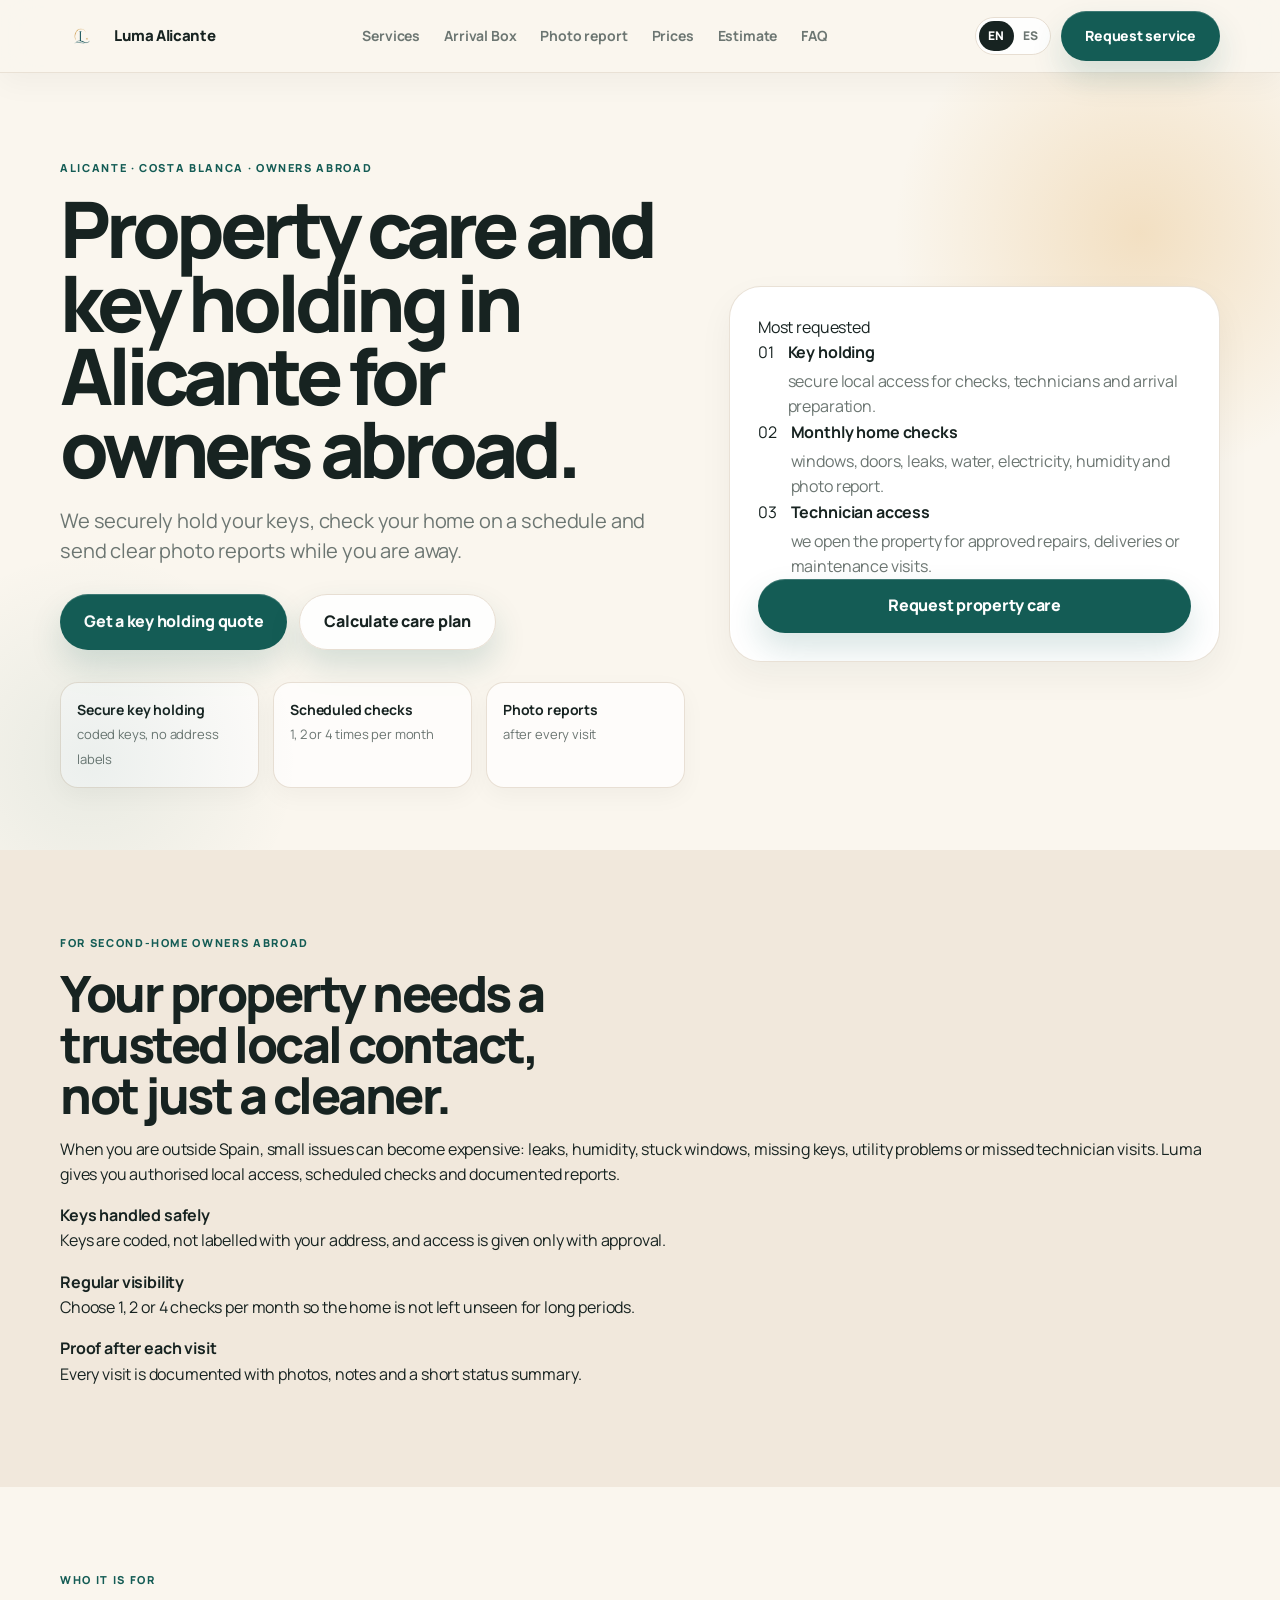
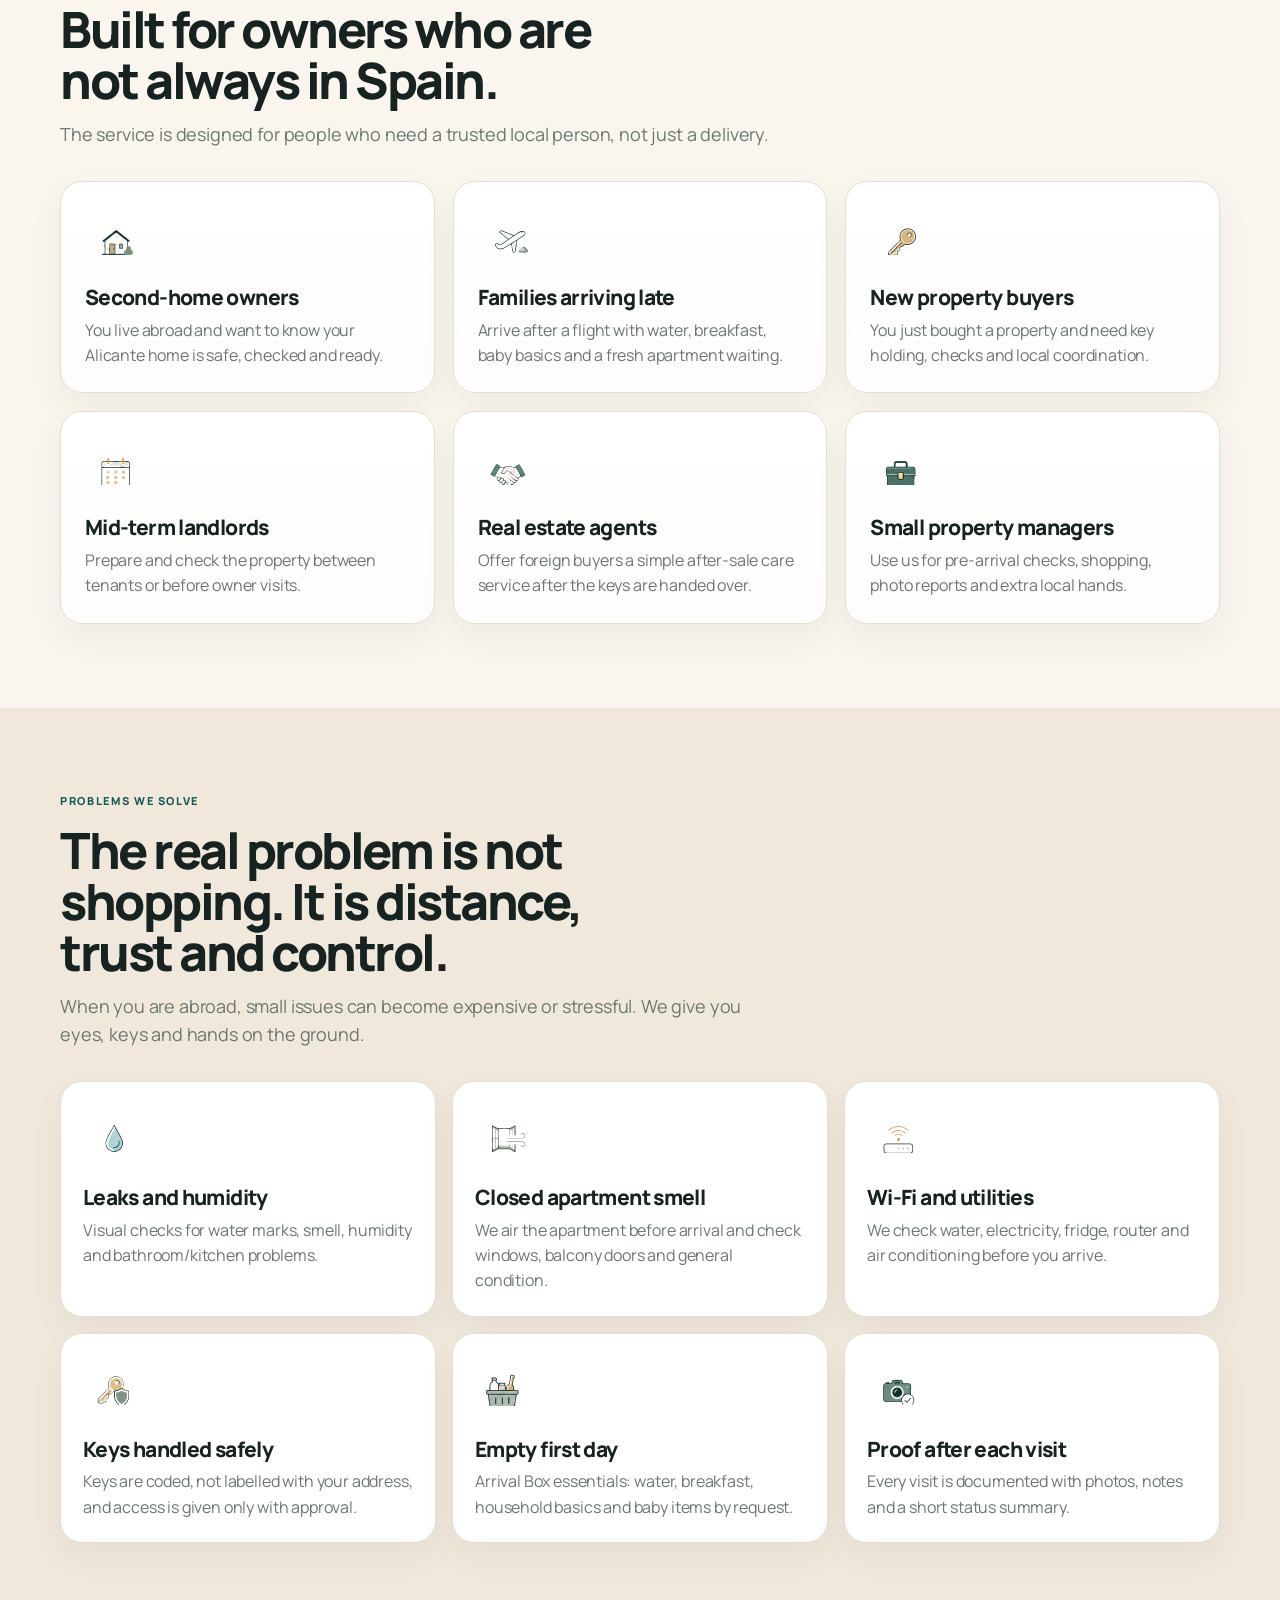
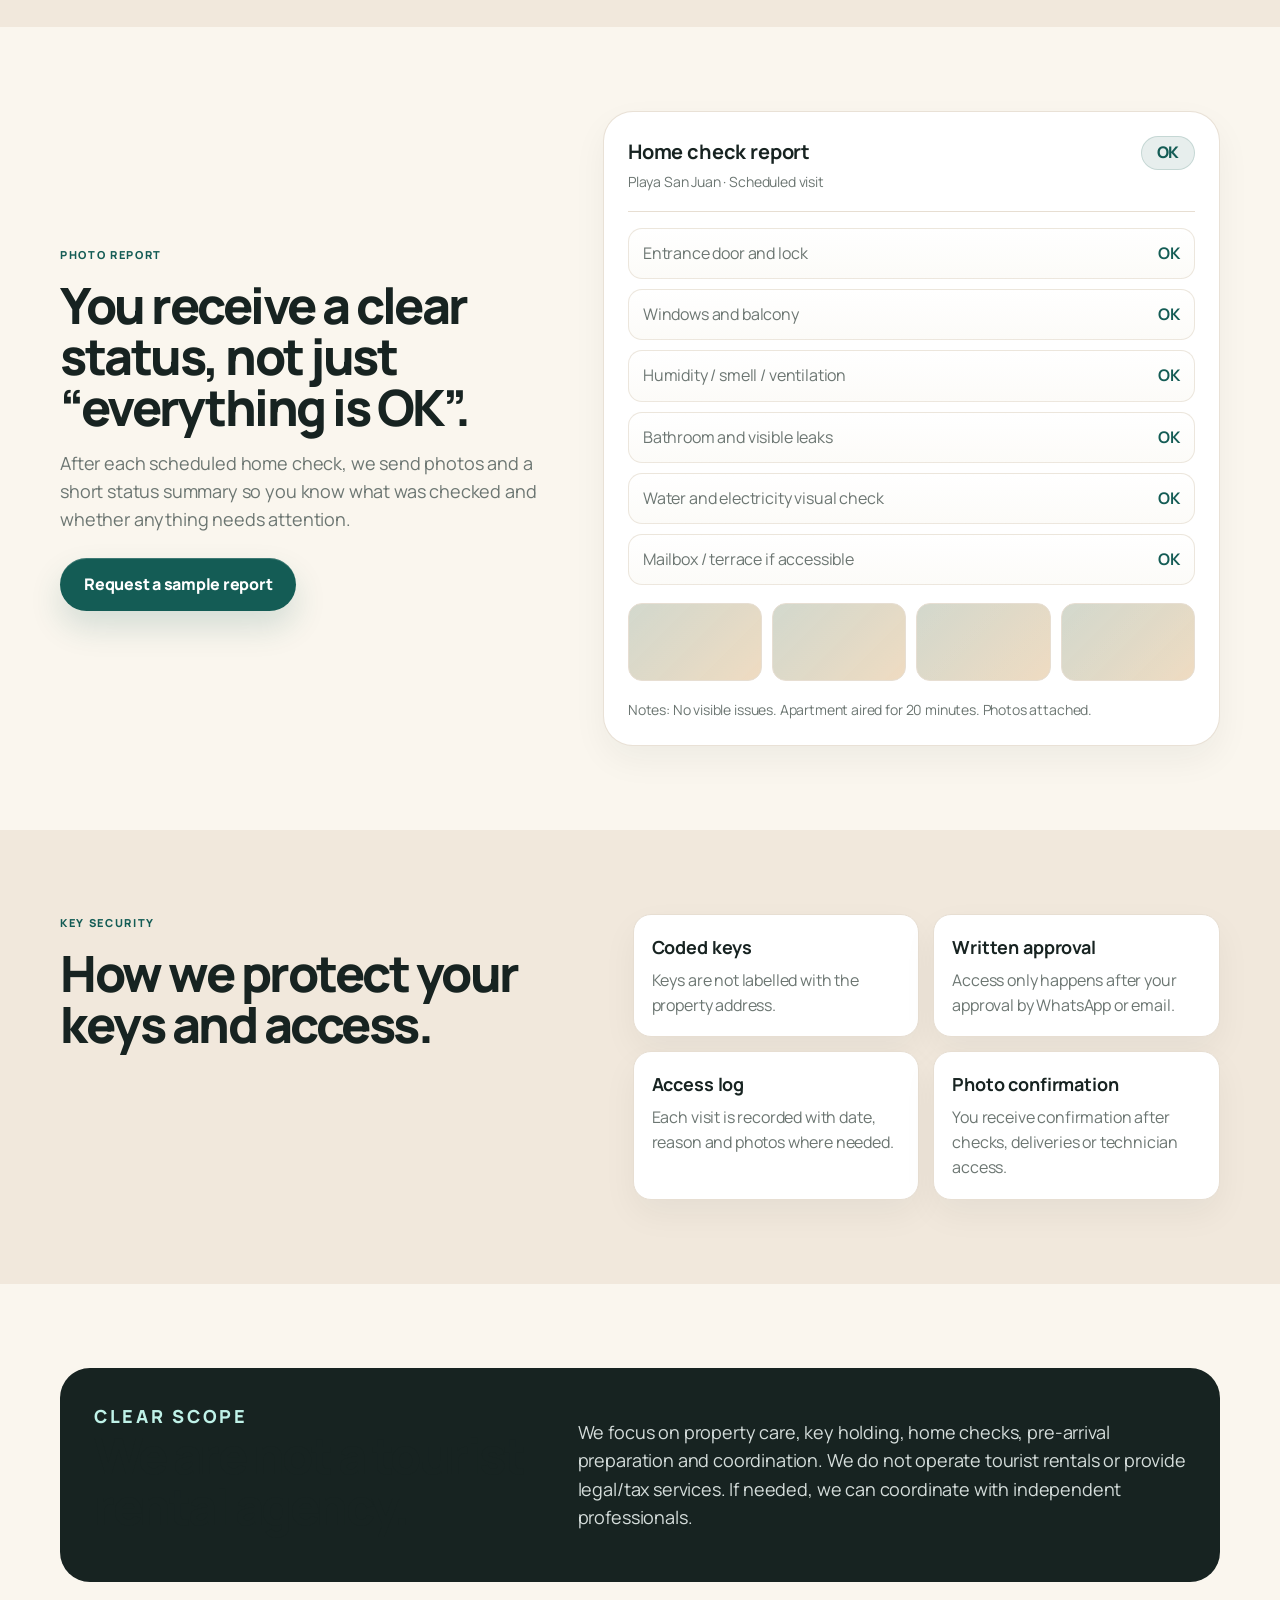
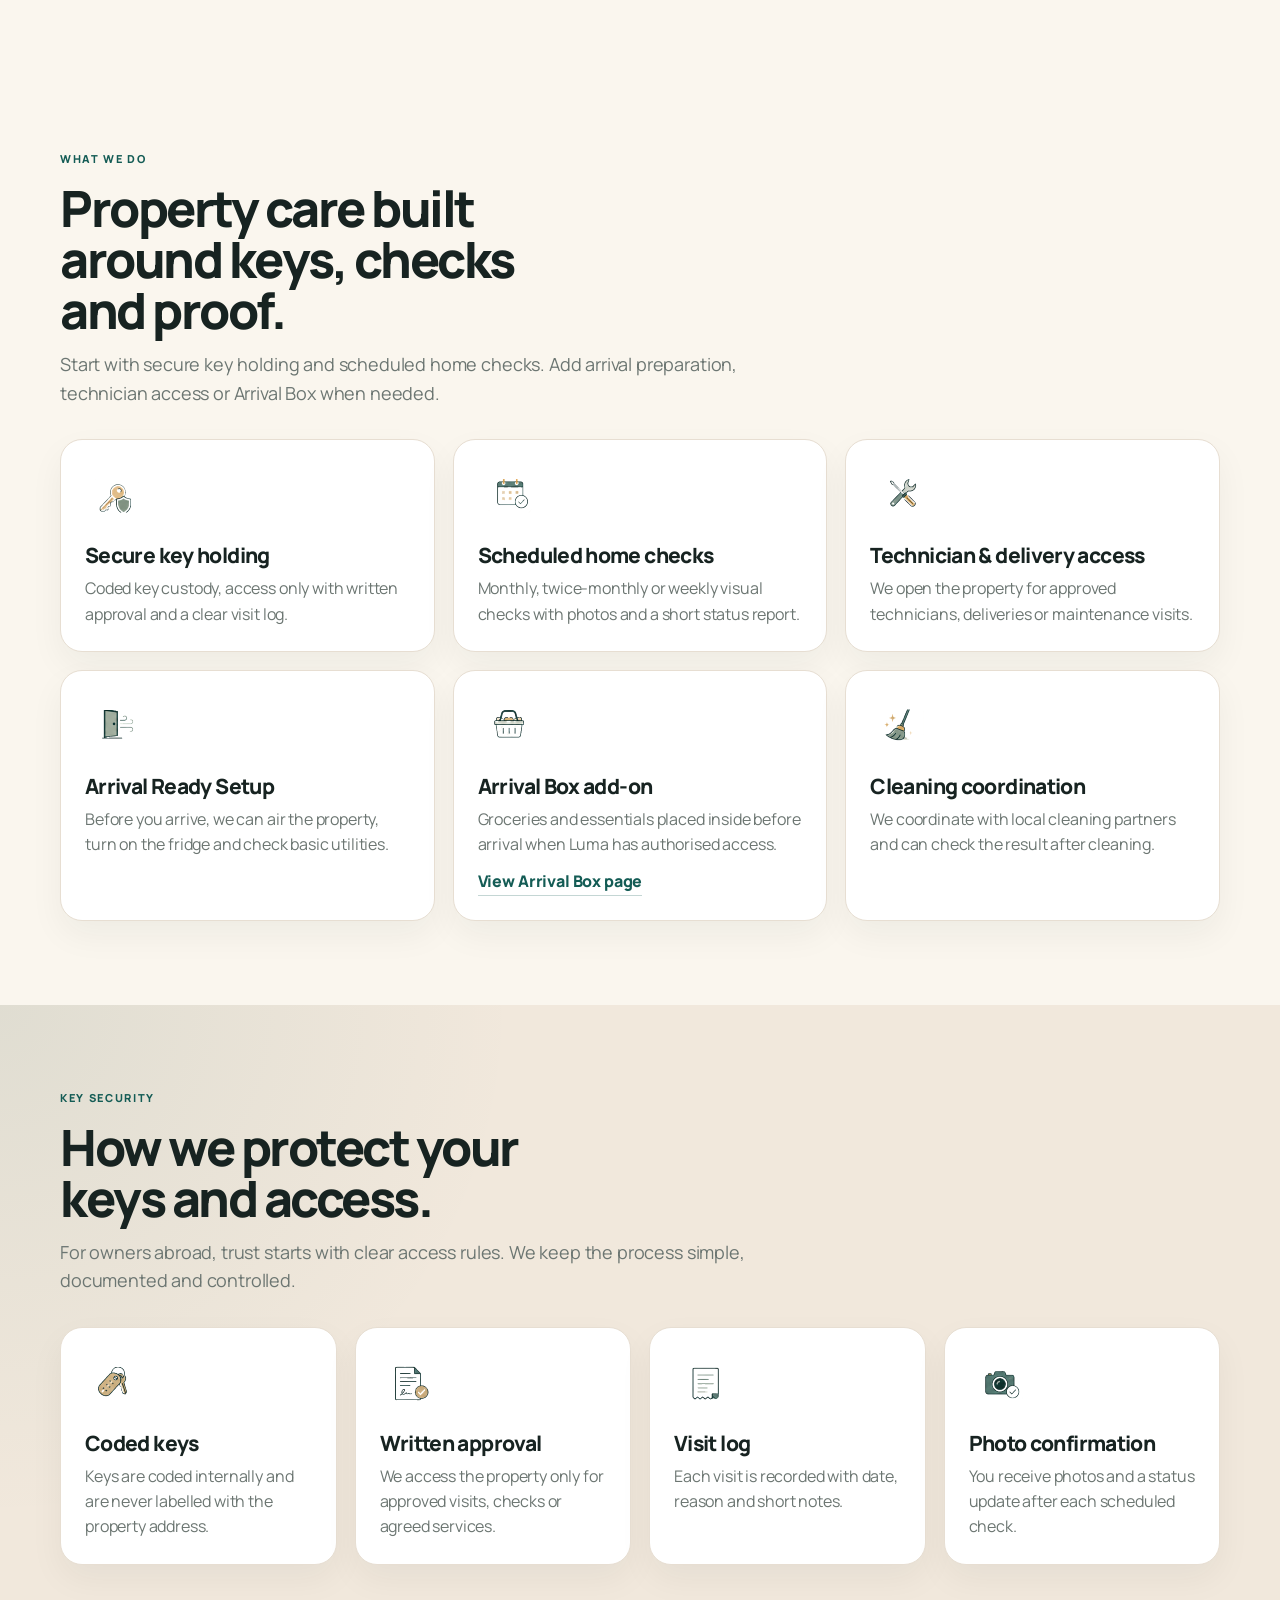
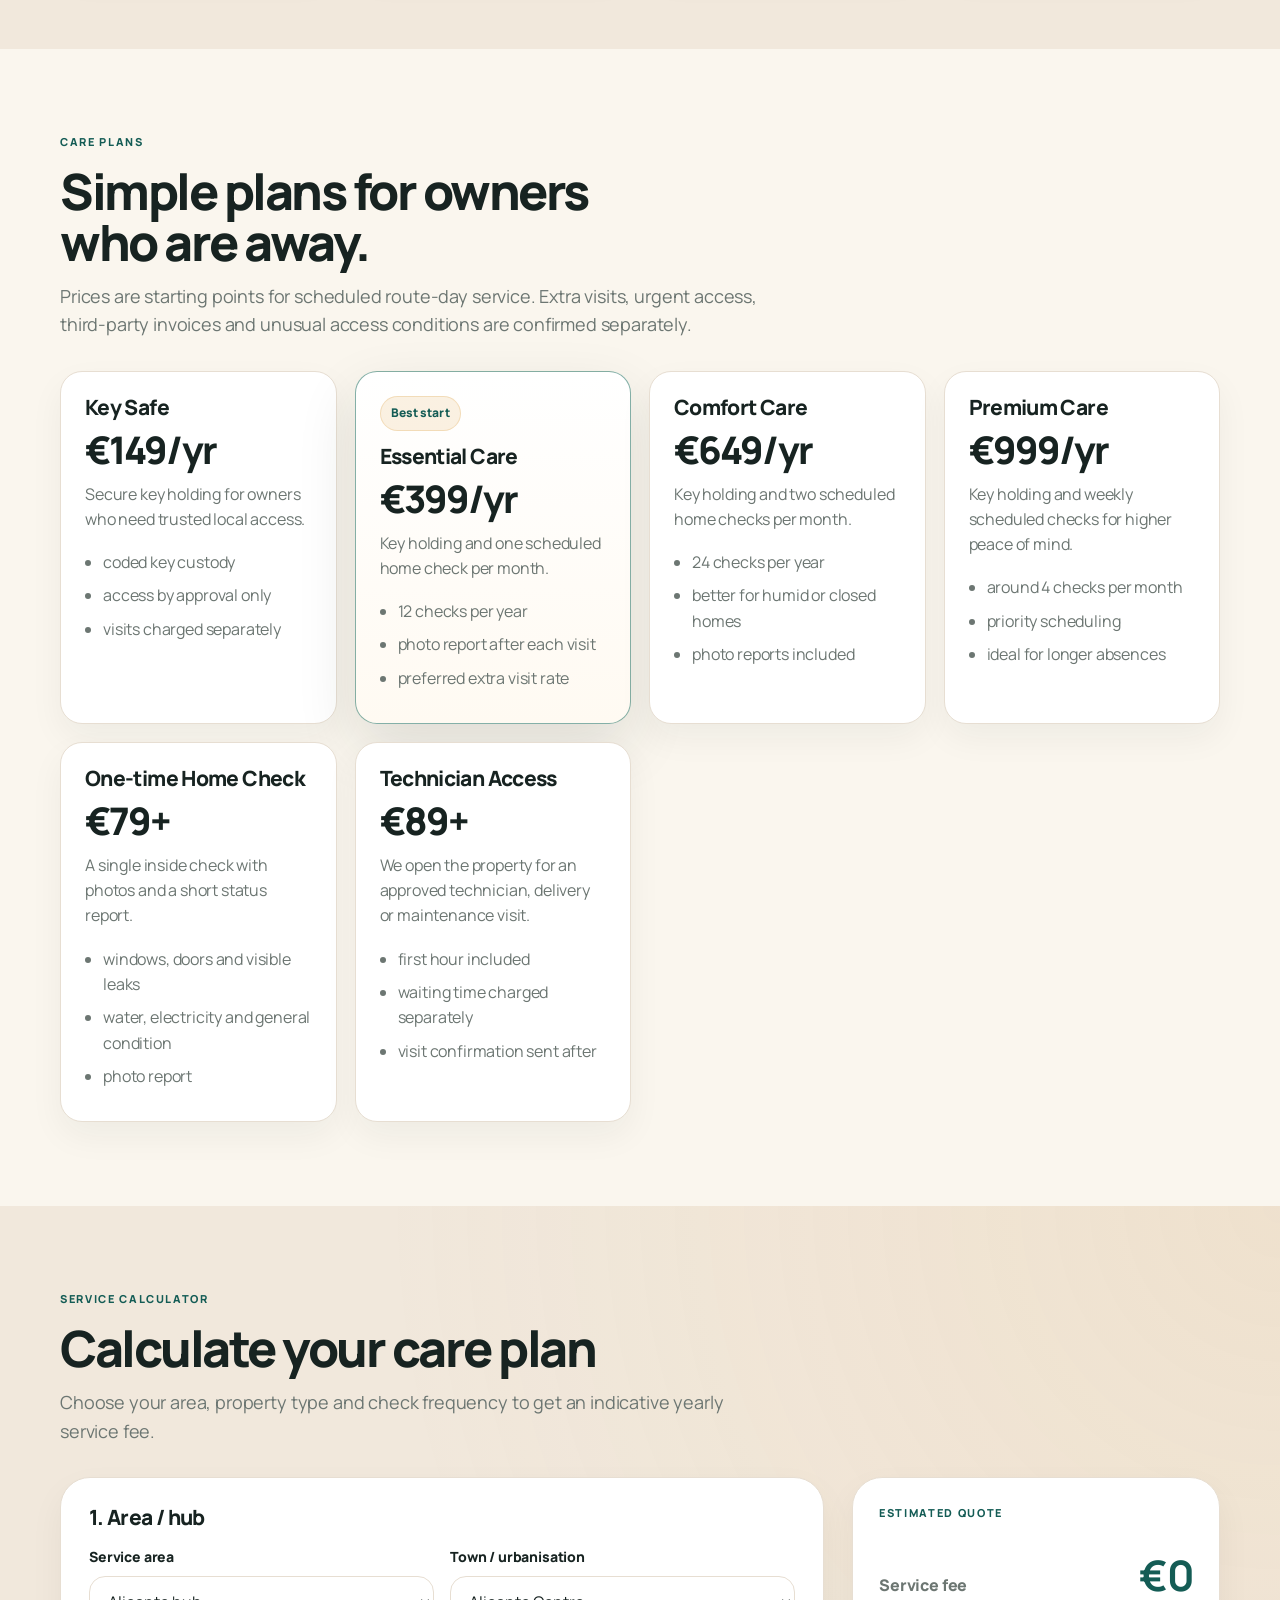
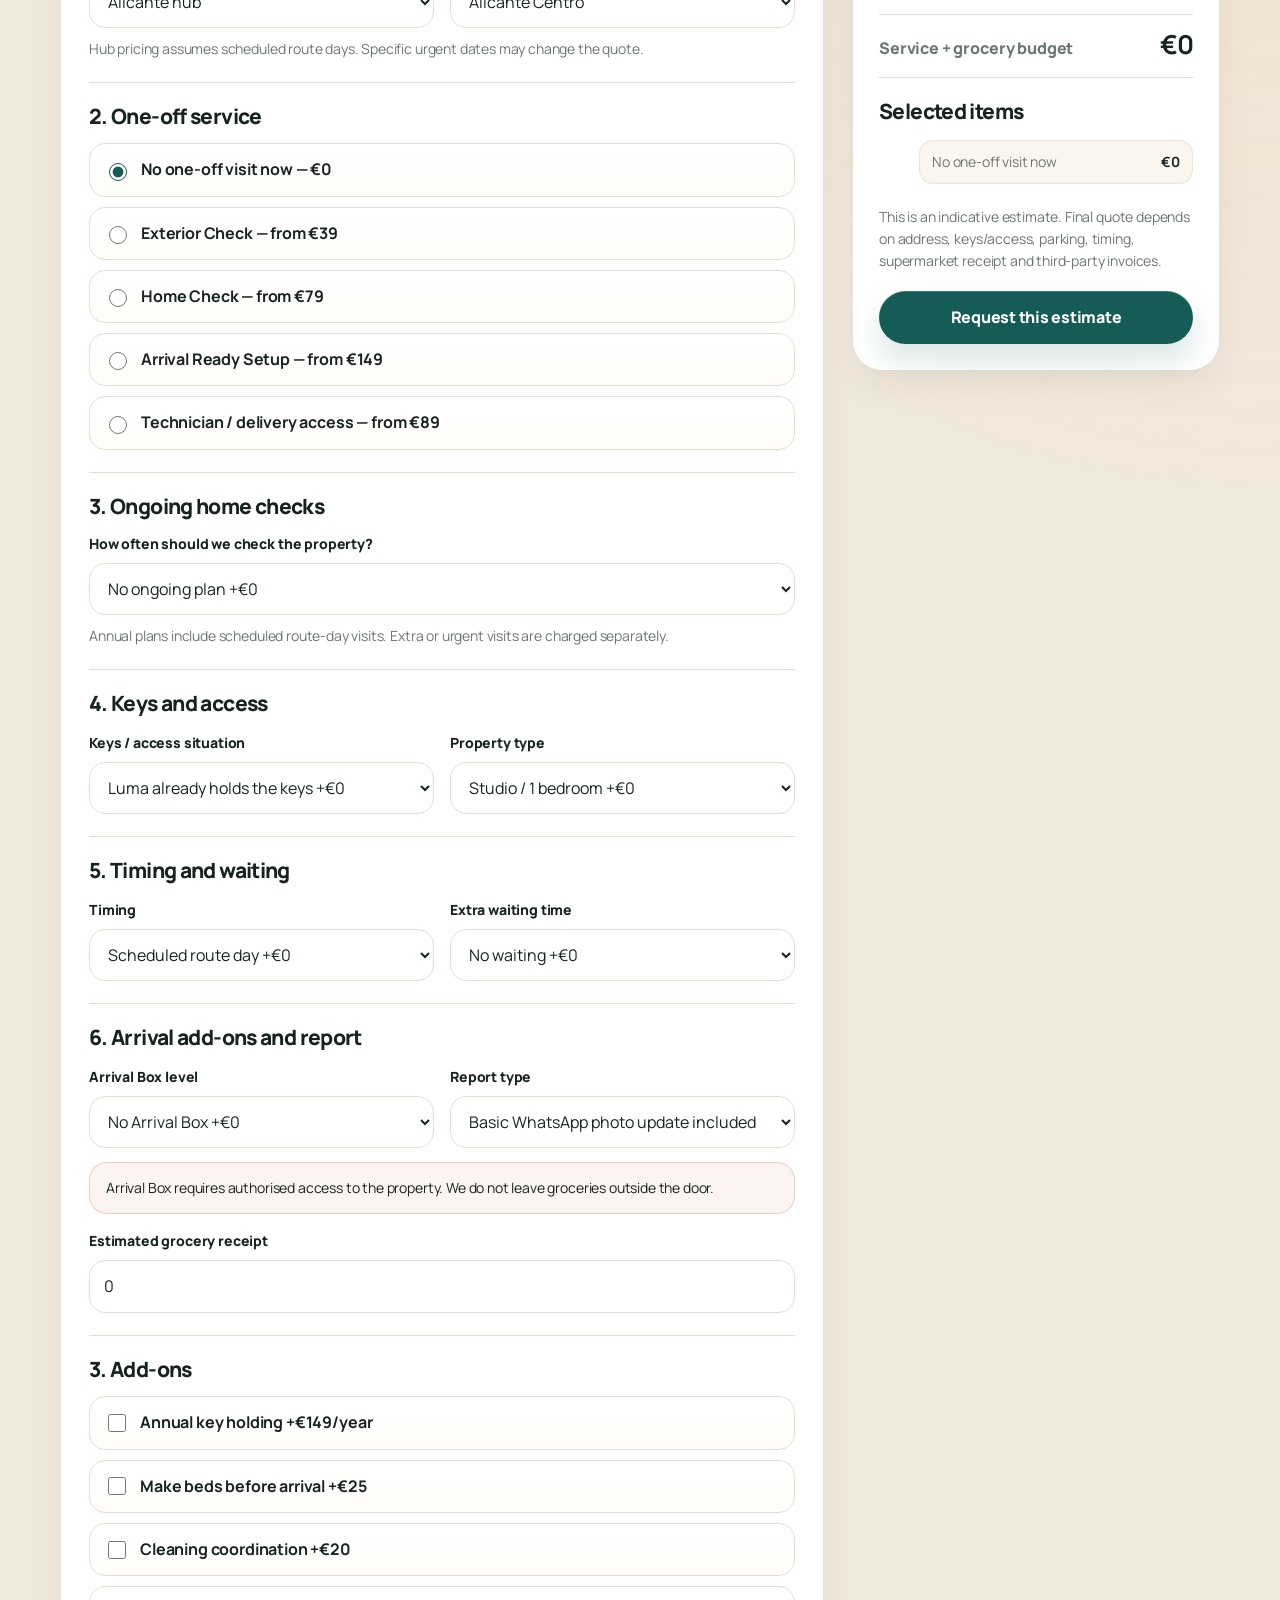
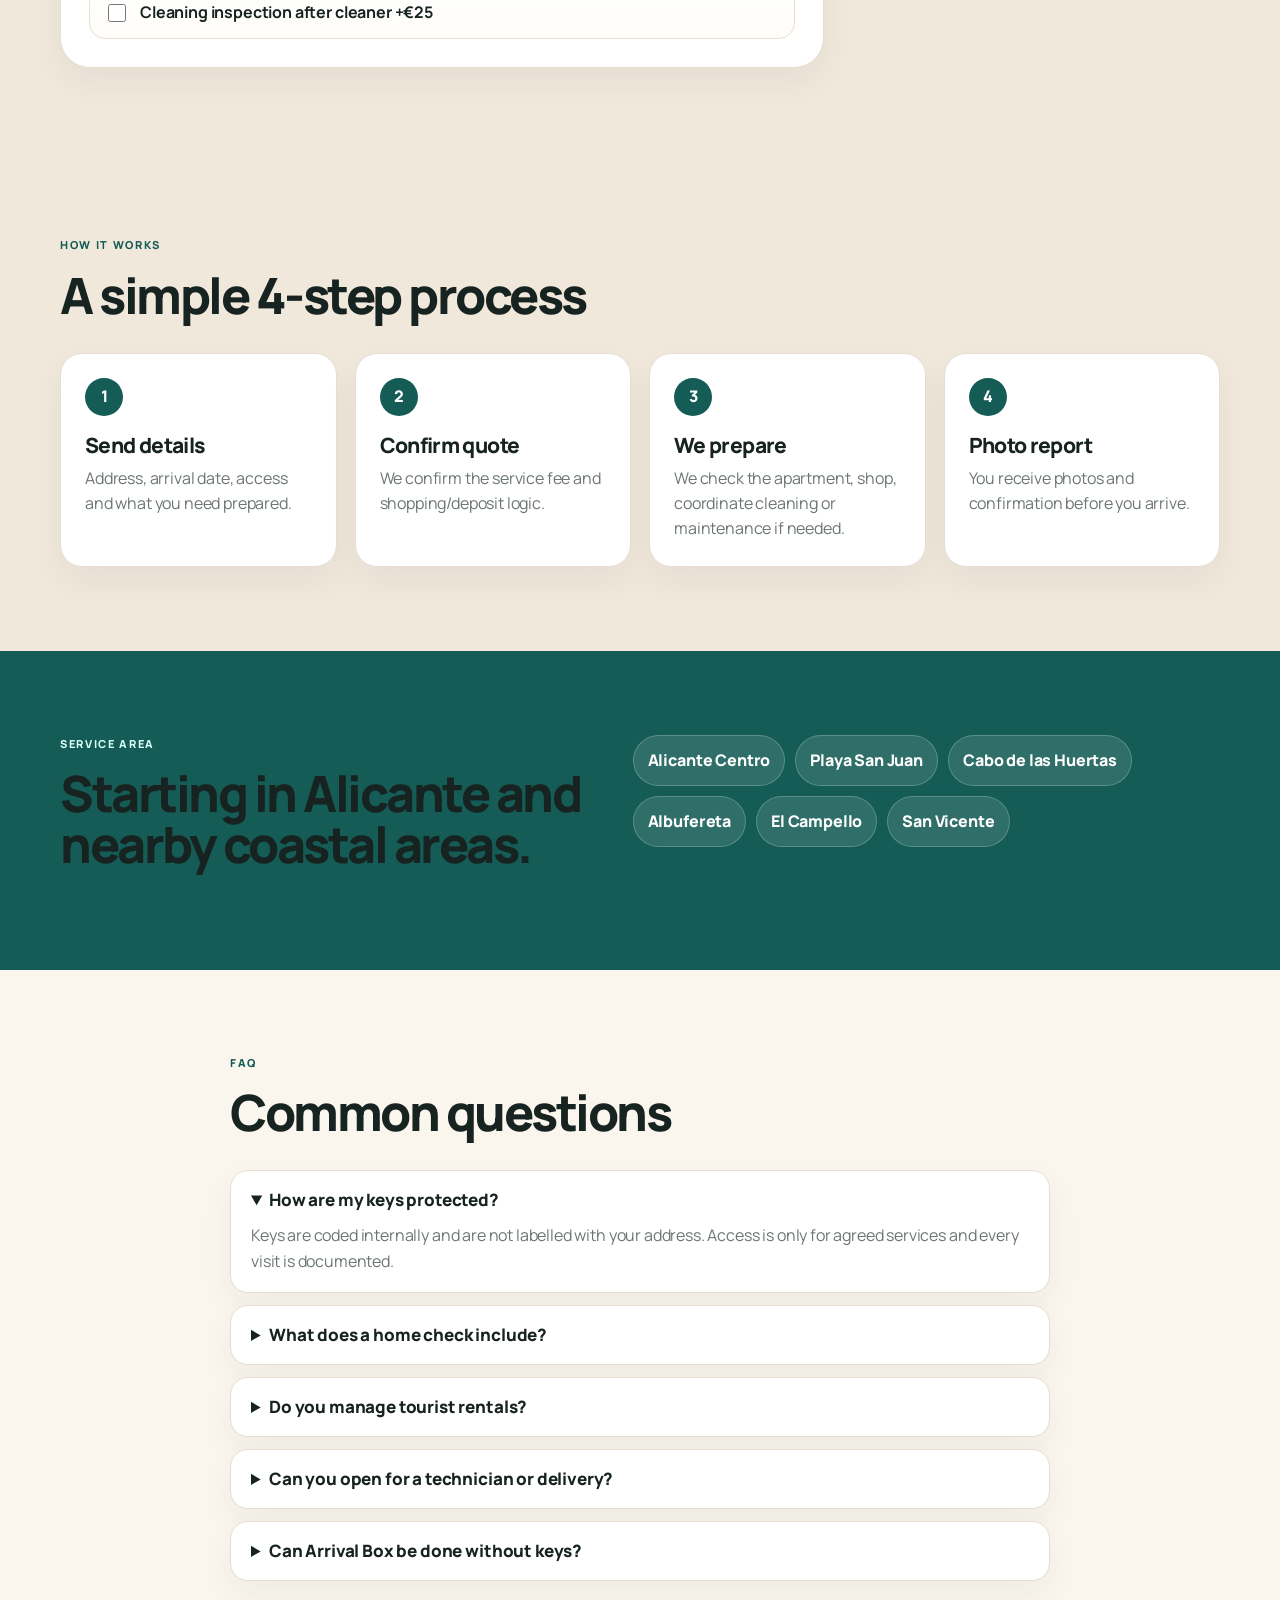
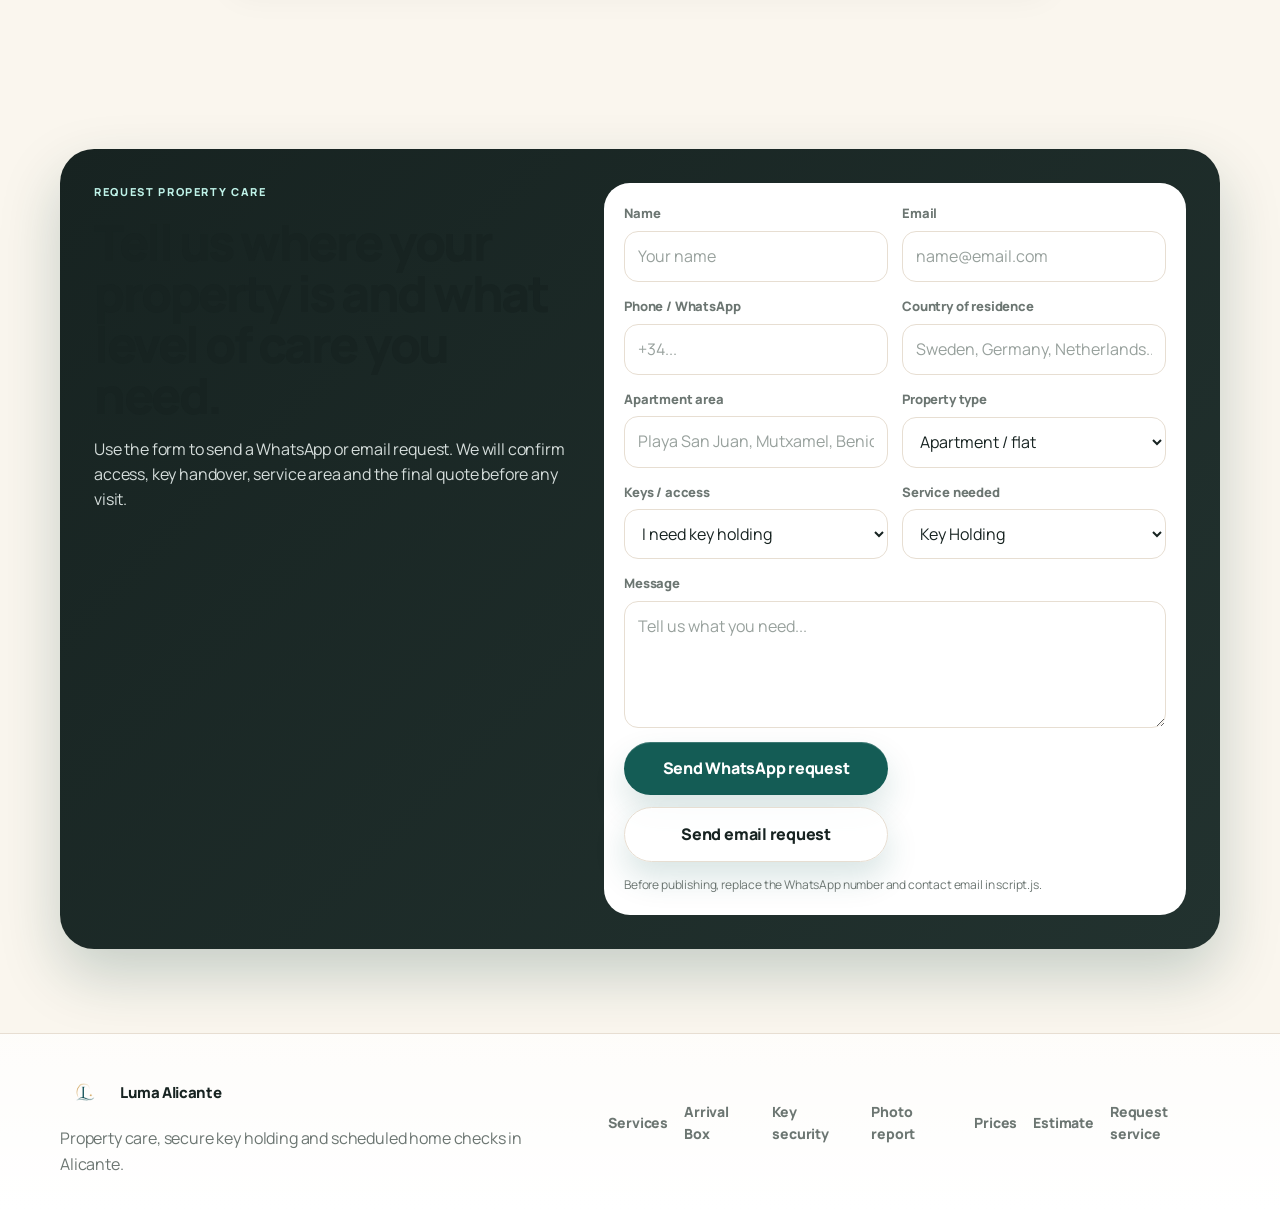
==== commit 22bc0f2d: "Use clean header logo mark" ====
--- a/index.html
+++ b/index.html
@@ -10,7 +10,7 @@
   <meta property="og:type" content="website" />
   <meta property="og:url" content="https://lumaalicante.com/" />
   <link rel="canonical" href="https://lumaalicante.com/" />
-  <link rel="icon" href="assets/favicon.png" type="image/png" />
+  <link rel="icon" href="assets/favicon-clean.png" type="image/png" />
   <link rel="preconnect" href="https://fonts.googleapis.com" />
   <link rel="preconnect" href="https://fonts.gstatic.com" crossorigin />
   <link href="https://fonts.googleapis.com/css2?family=Manrope:wght@400;500;600;700;800&display=swap" rel="stylesheet" />
@@ -20,7 +20,7 @@
   <header class="site-header">
     <div class="container nav">
       <a href="#top" class="brand">
-        <span class="brand-mark brand-mark-logo"><img src="assets/luma-mark-header.png" alt="" /></span>
+        <span class="brand-mark brand-mark-logo"><img src="assets/luma-mark-header-clean.png" alt="" /></span>
         <span class="brand-text">Luma Alicante</span>
       </a>
 
@@ -727,7 +727,7 @@
     <div class="container footer-grid">
       <div>
         <a href="#top" class="brand brand-footer">
-          <span class="brand-mark brand-mark-logo"><img src="assets/luma-mark-header.png" alt="" /></span>
+          <span class="brand-mark brand-mark-logo"><img src="assets/luma-mark-header-clean.png" alt="" /></span>
         <span class="brand-text">Luma Alicante</span>
         </a>
         <p data-i18n="footer.text">Property care, secure key holding and scheduled home checks in Alicante.</p>
--- a/styles.css
+++ b/styles.css
@@ -1509,3 +1509,77 @@
     height: 38px;
   }
 }
+
+
+/* v13 final header logo fix — padded exact Option A mark */
+.brand-mark-logo {
+  background: transparent !important;
+  box-shadow: none !important;
+  border-radius: 0 !important;
+  overflow: visible !important;
+  width: 54px !important;
+  height: 54px !important;
+  padding: 0 !important;
+  display: flex !important;
+  align-items: center !important;
+  justify-content: center !important;
+  flex-shrink: 0 !important;
+}
+
+.brand-mark-logo img {
+  width: 54px !important;
+  height: 54px !important;
+  object-fit: contain !important;
+  display: block !important;
+}
+
+.brand-footer .brand-mark-logo,
+.brand-footer .brand-mark-logo img {
+  width: 60px !important;
+  height: 60px !important;
+}
+
+@media (max-width: 640px) {
+  .brand-mark-logo,
+  .brand-mark-logo img {
+    width: 46px !important;
+    height: 46px !important;
+  }
+}
+
+
+/* v14 clean header mark — icon only, no internal text */
+.brand-mark-logo {
+  background: transparent !important;
+  box-shadow: none !important;
+  border-radius: 0 !important;
+  overflow: visible !important;
+  width: 42px !important;
+  height: 42px !important;
+  padding: 0 !important;
+  display: flex !important;
+  align-items: center !important;
+  justify-content: center !important;
+  flex-shrink: 0 !important;
+}
+
+.brand-mark-logo img {
+  width: 42px !important;
+  height: 42px !important;
+  object-fit: contain !important;
+  display: block !important;
+}
+
+.brand-footer .brand-mark-logo,
+.brand-footer .brand-mark-logo img {
+  width: 48px !important;
+  height: 48px !important;
+}
+
+@media (max-width: 640px) {
+  .brand-mark-logo,
+  .brand-mark-logo img {
+    width: 38px !important;
+    height: 38px !important;
+  }
+}
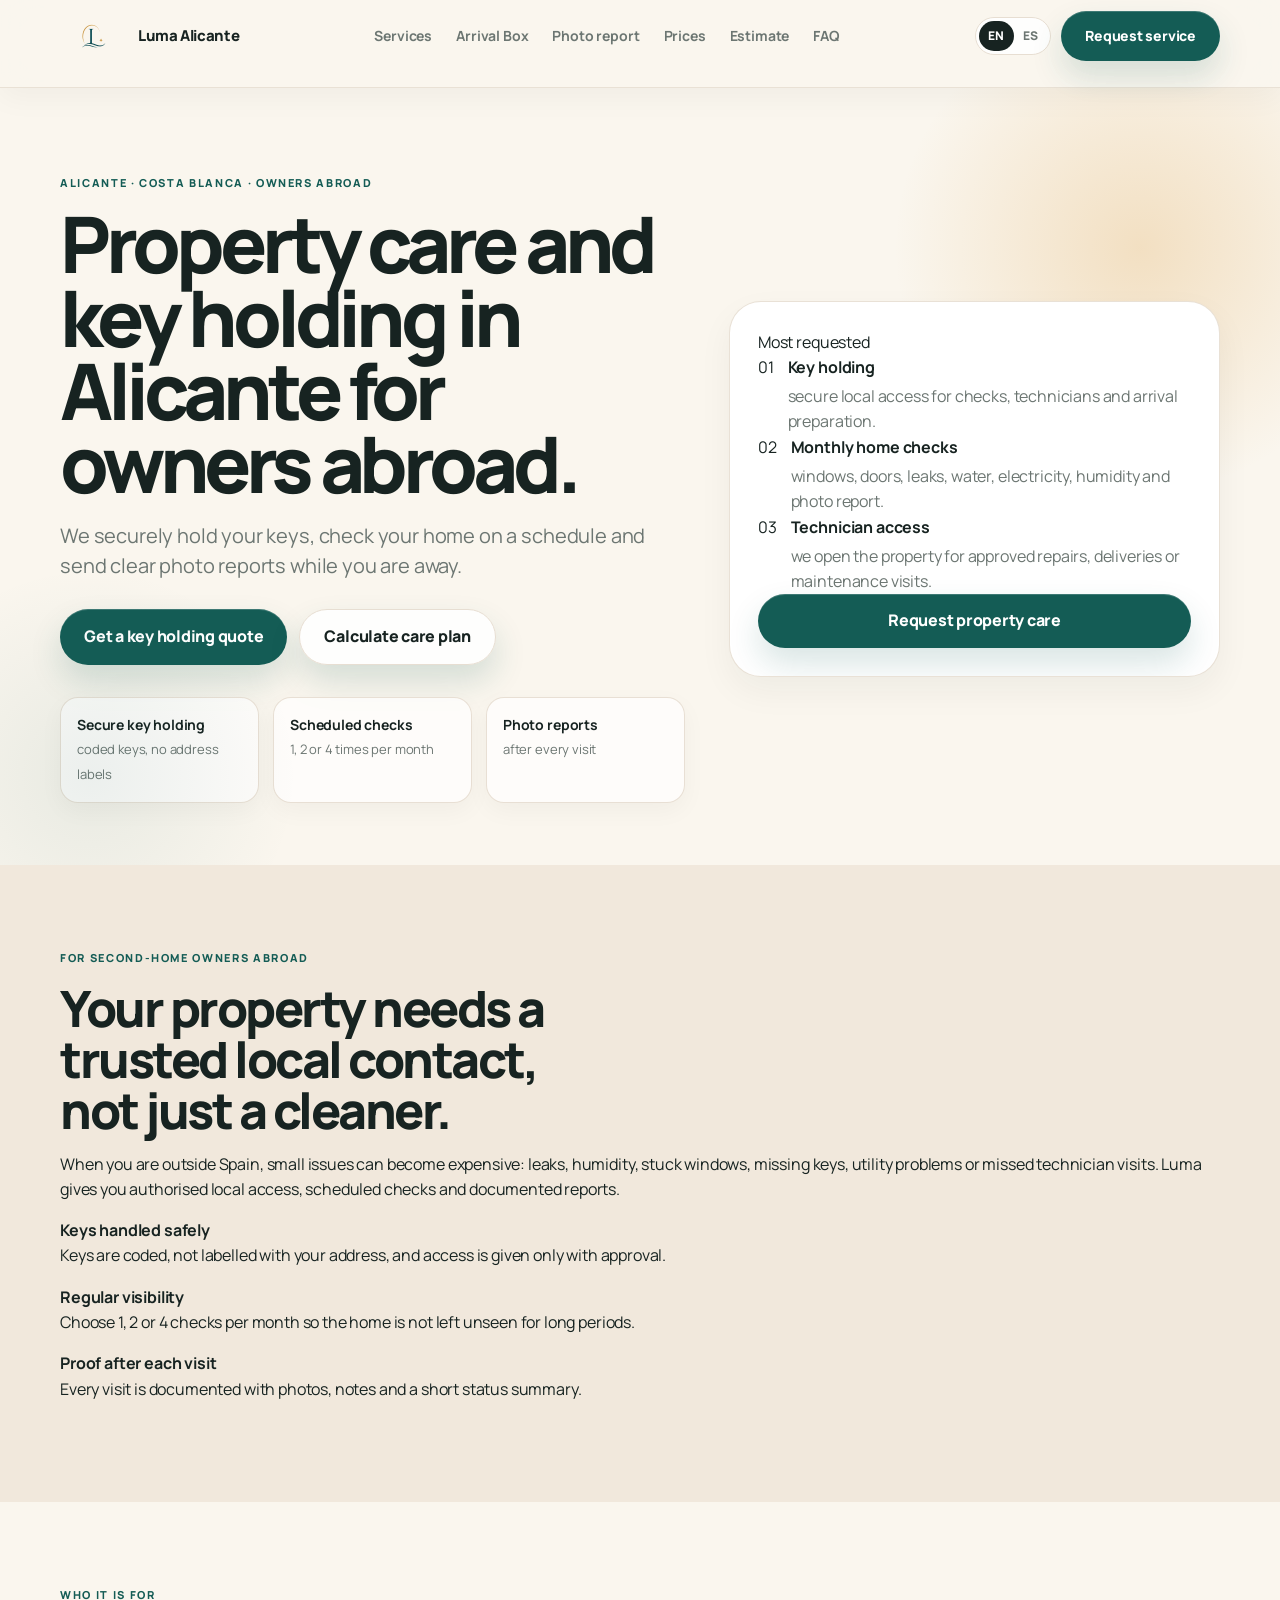
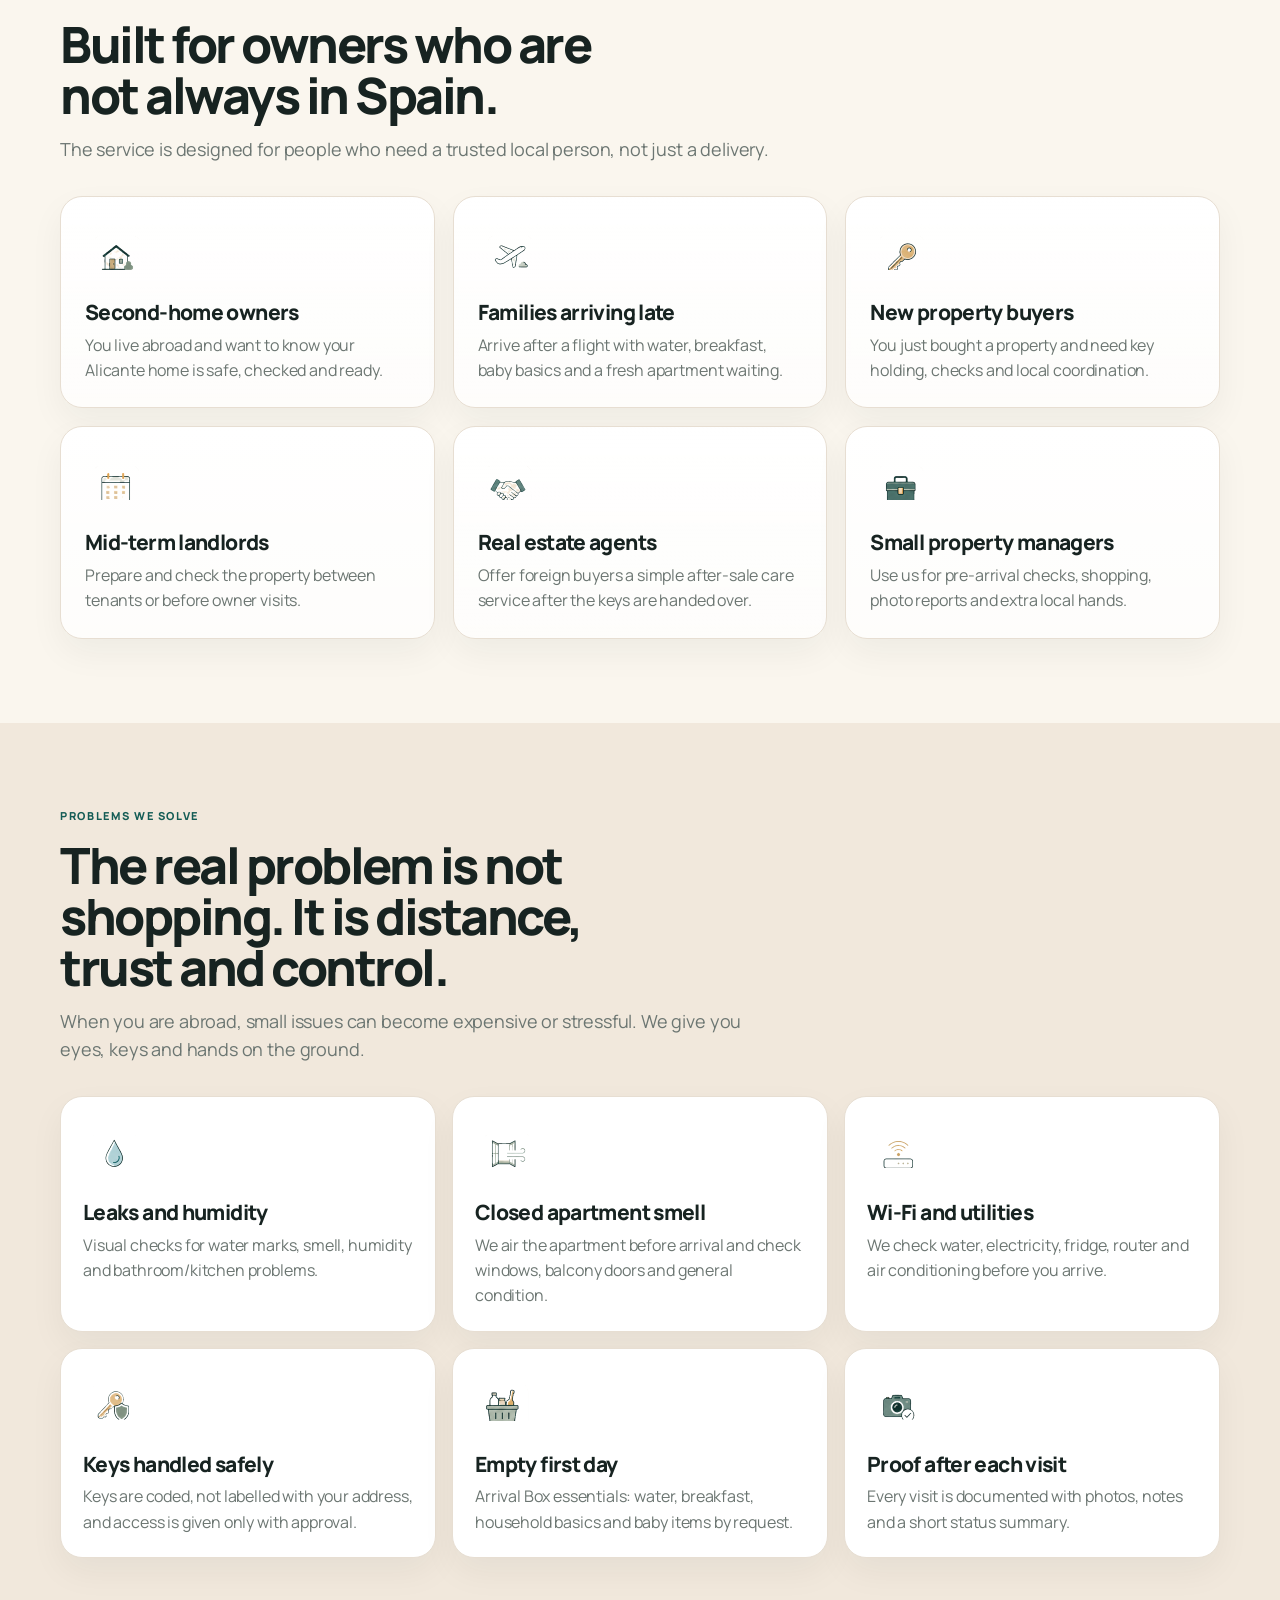
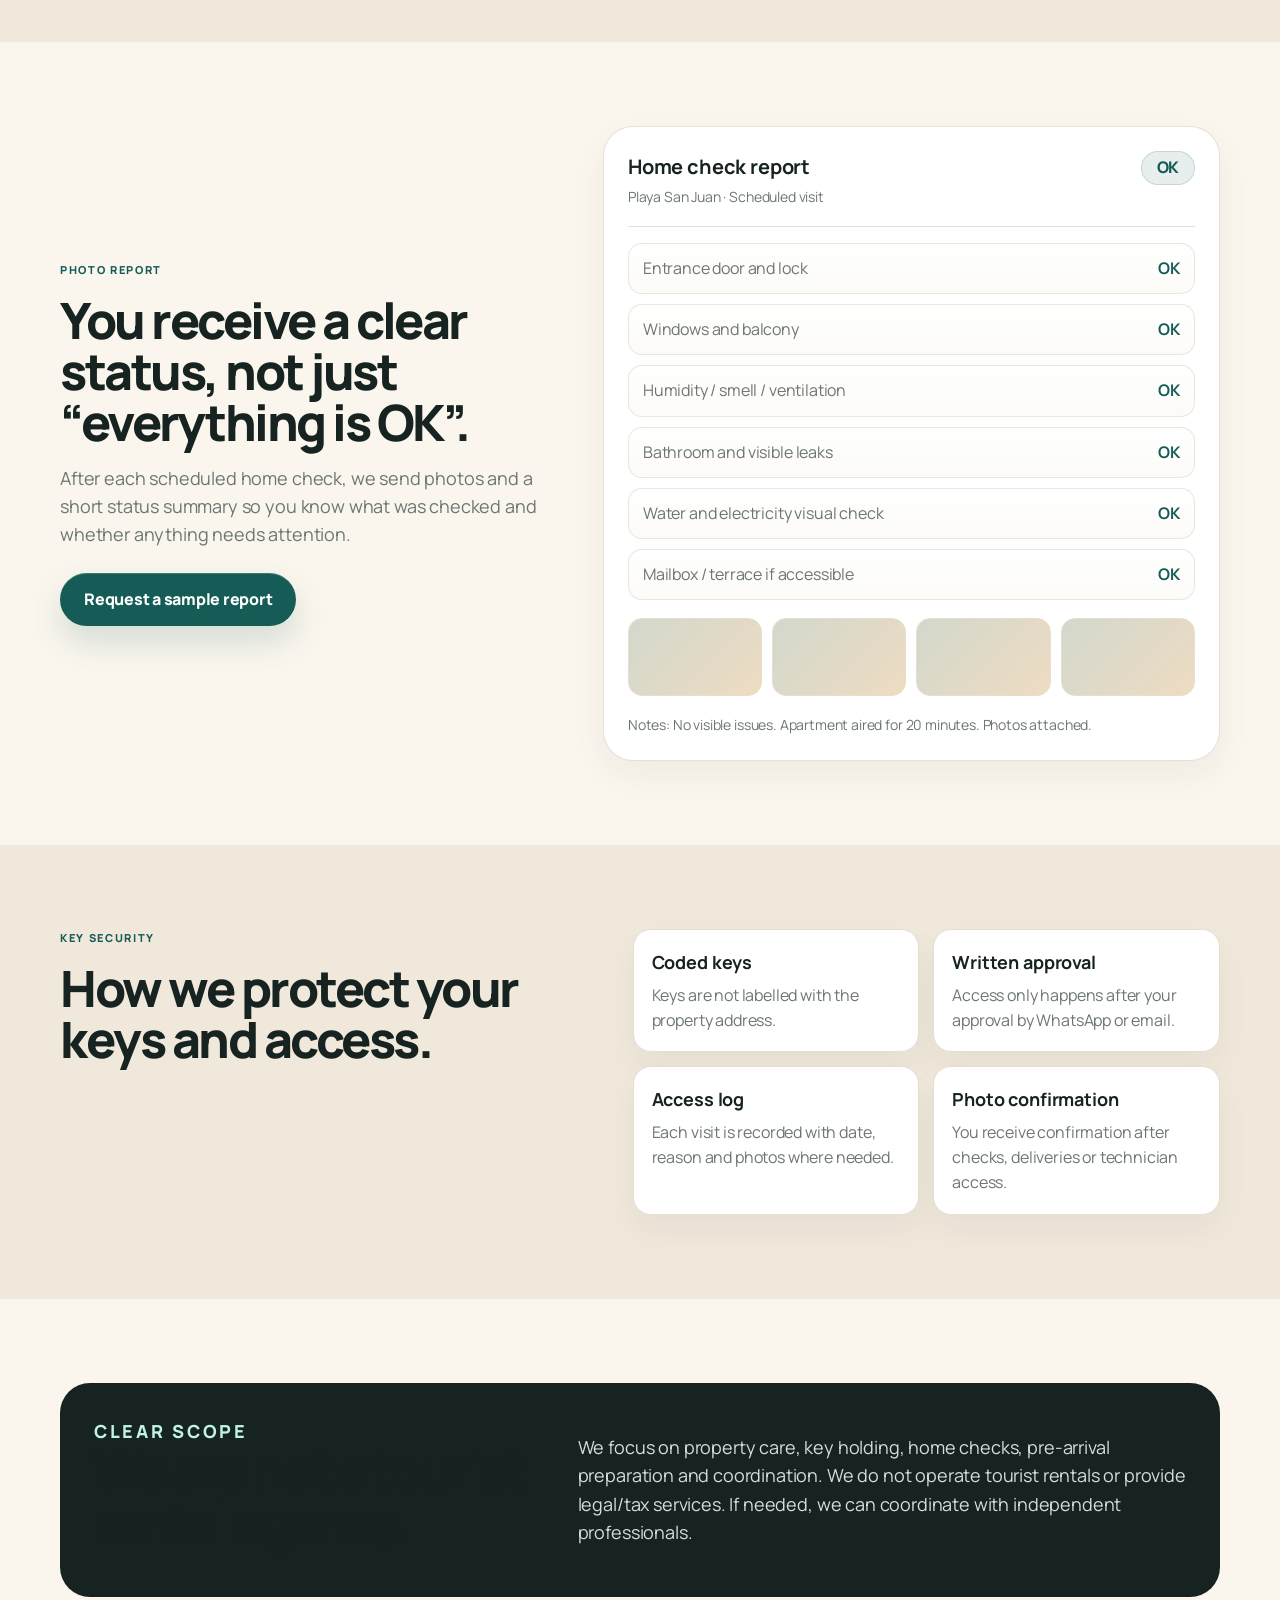
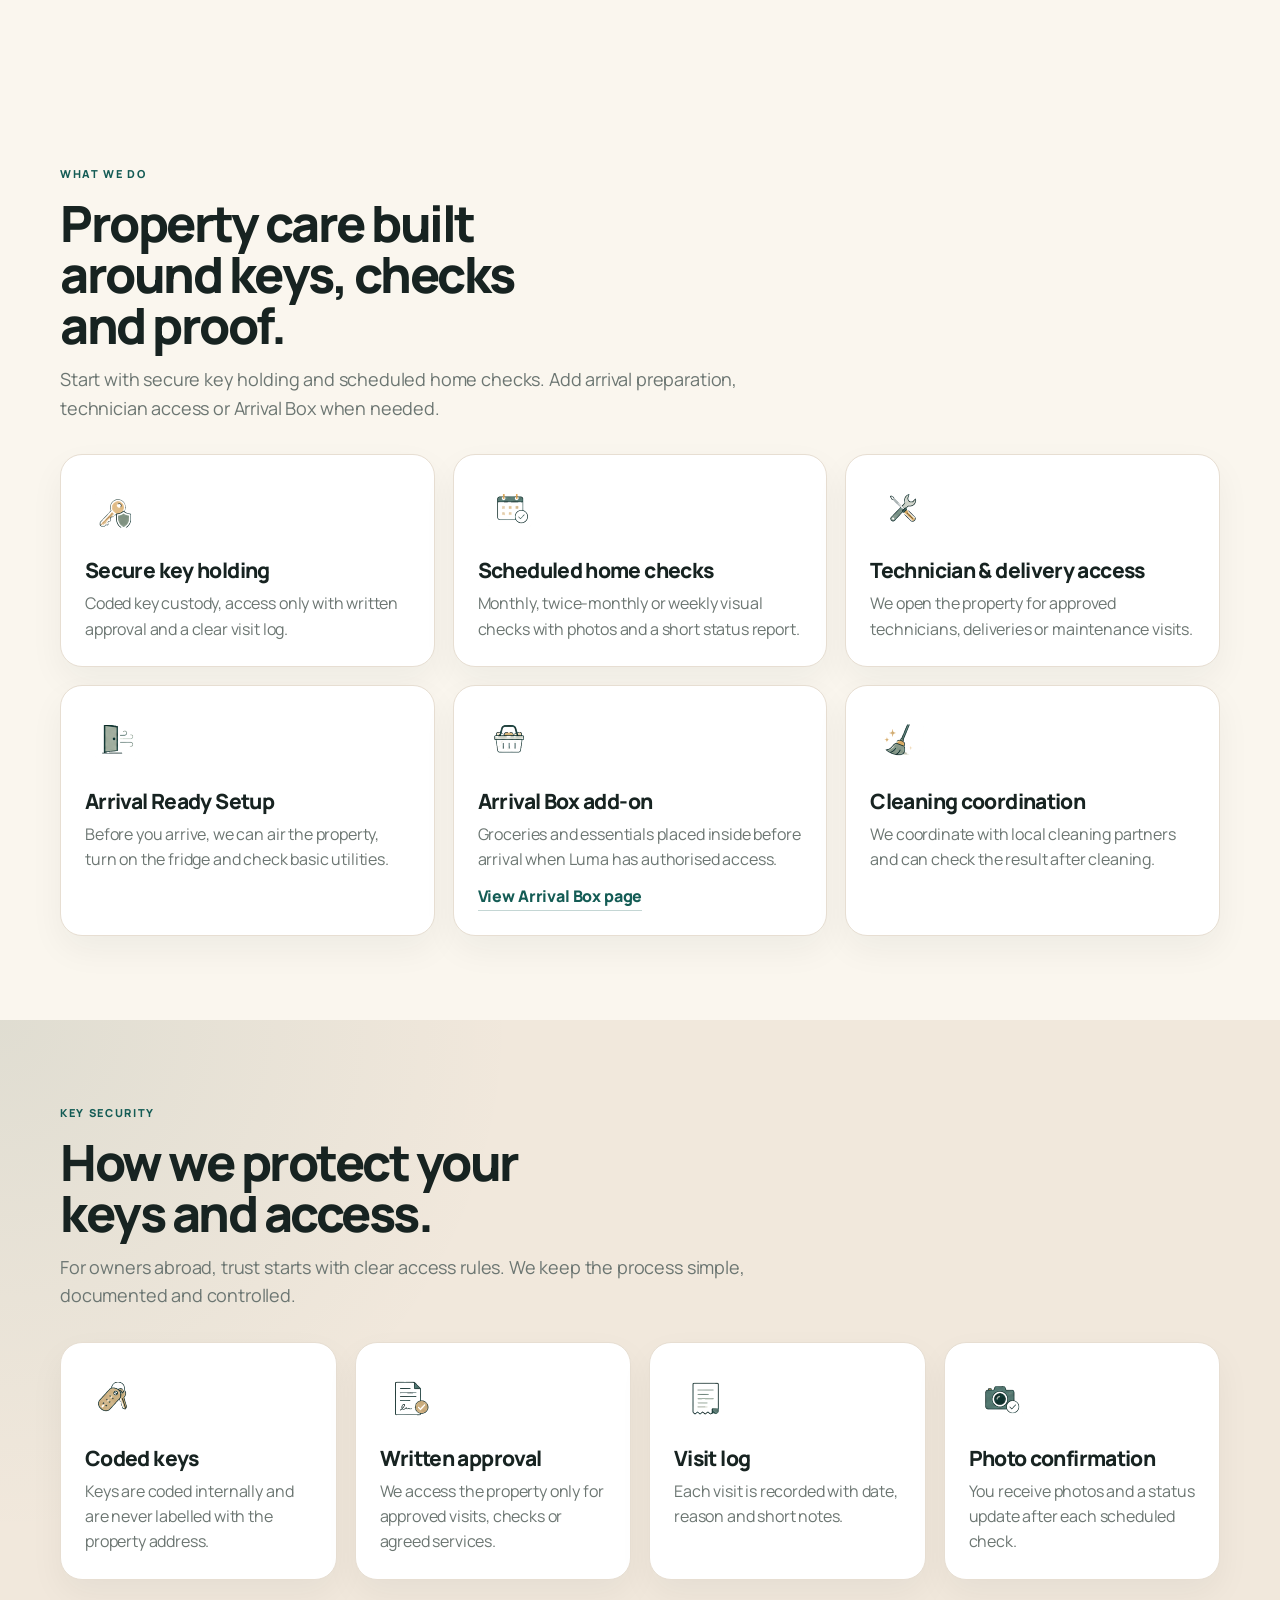
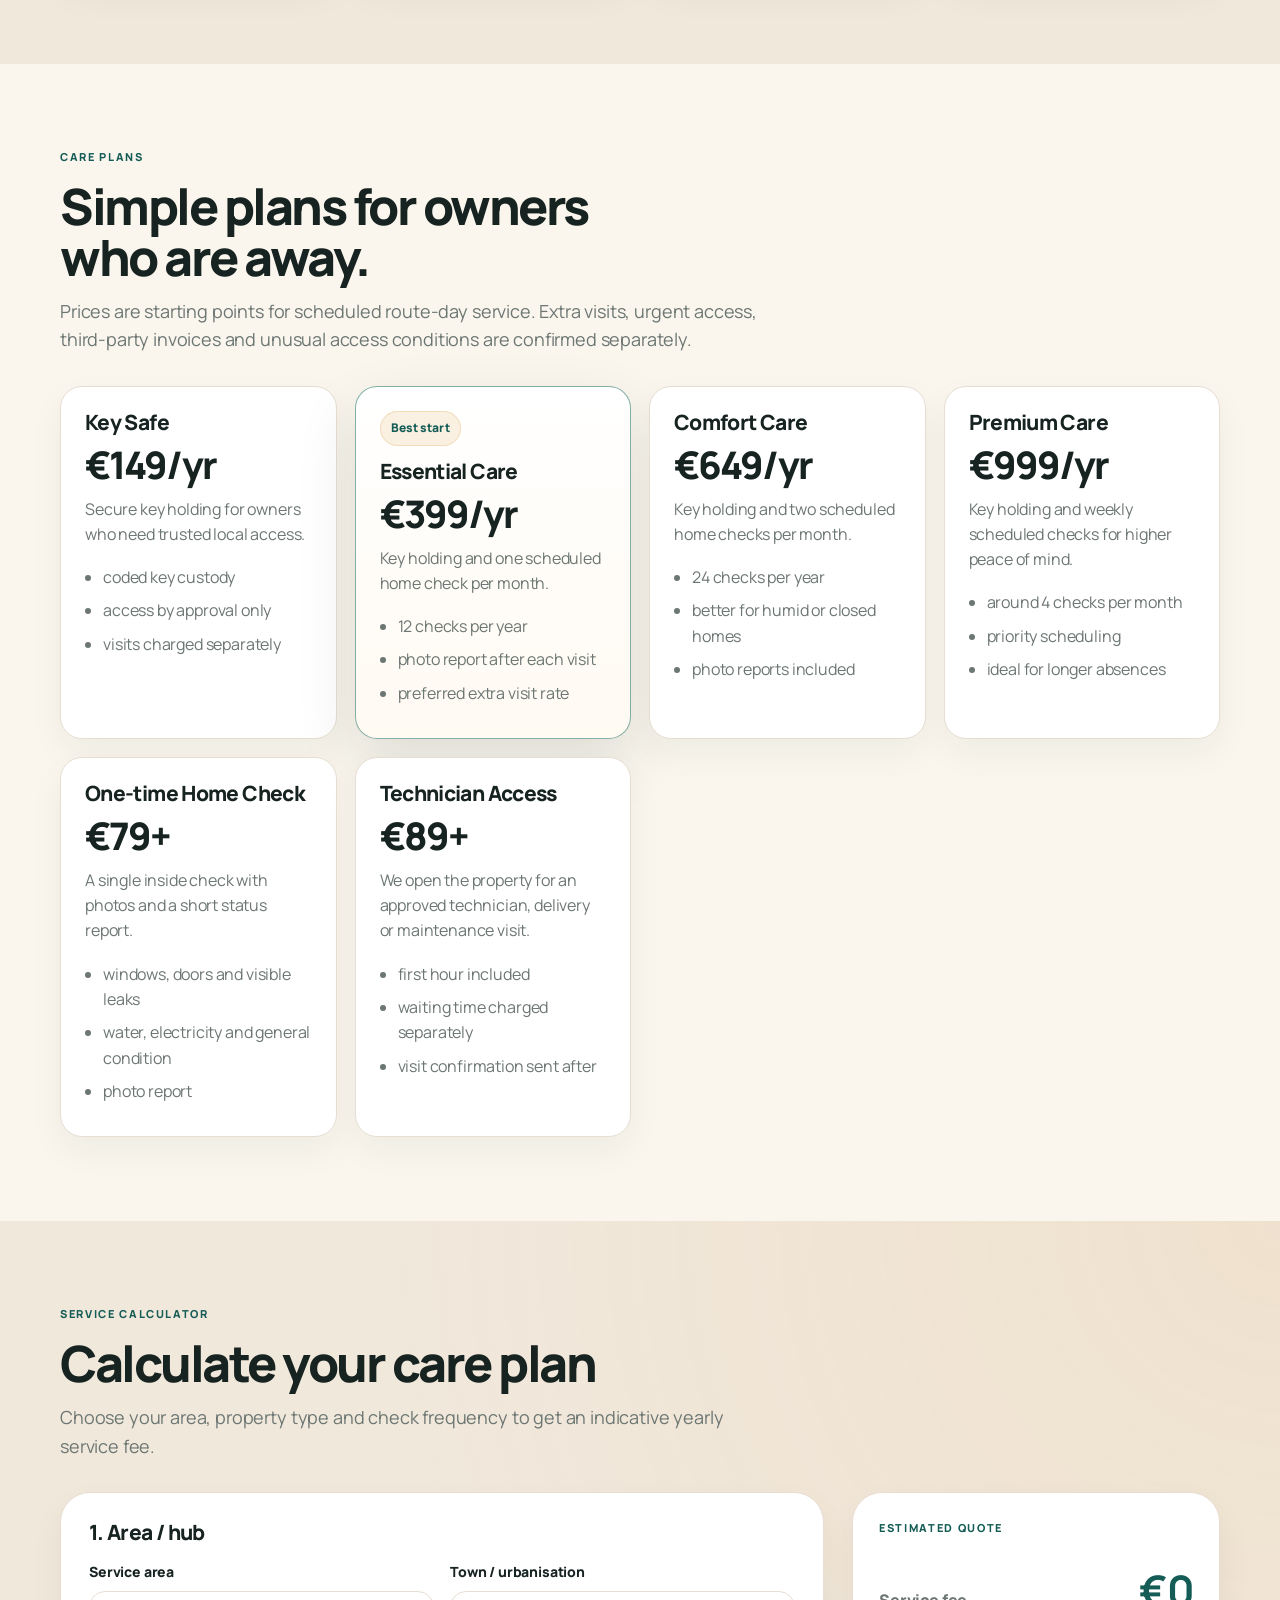
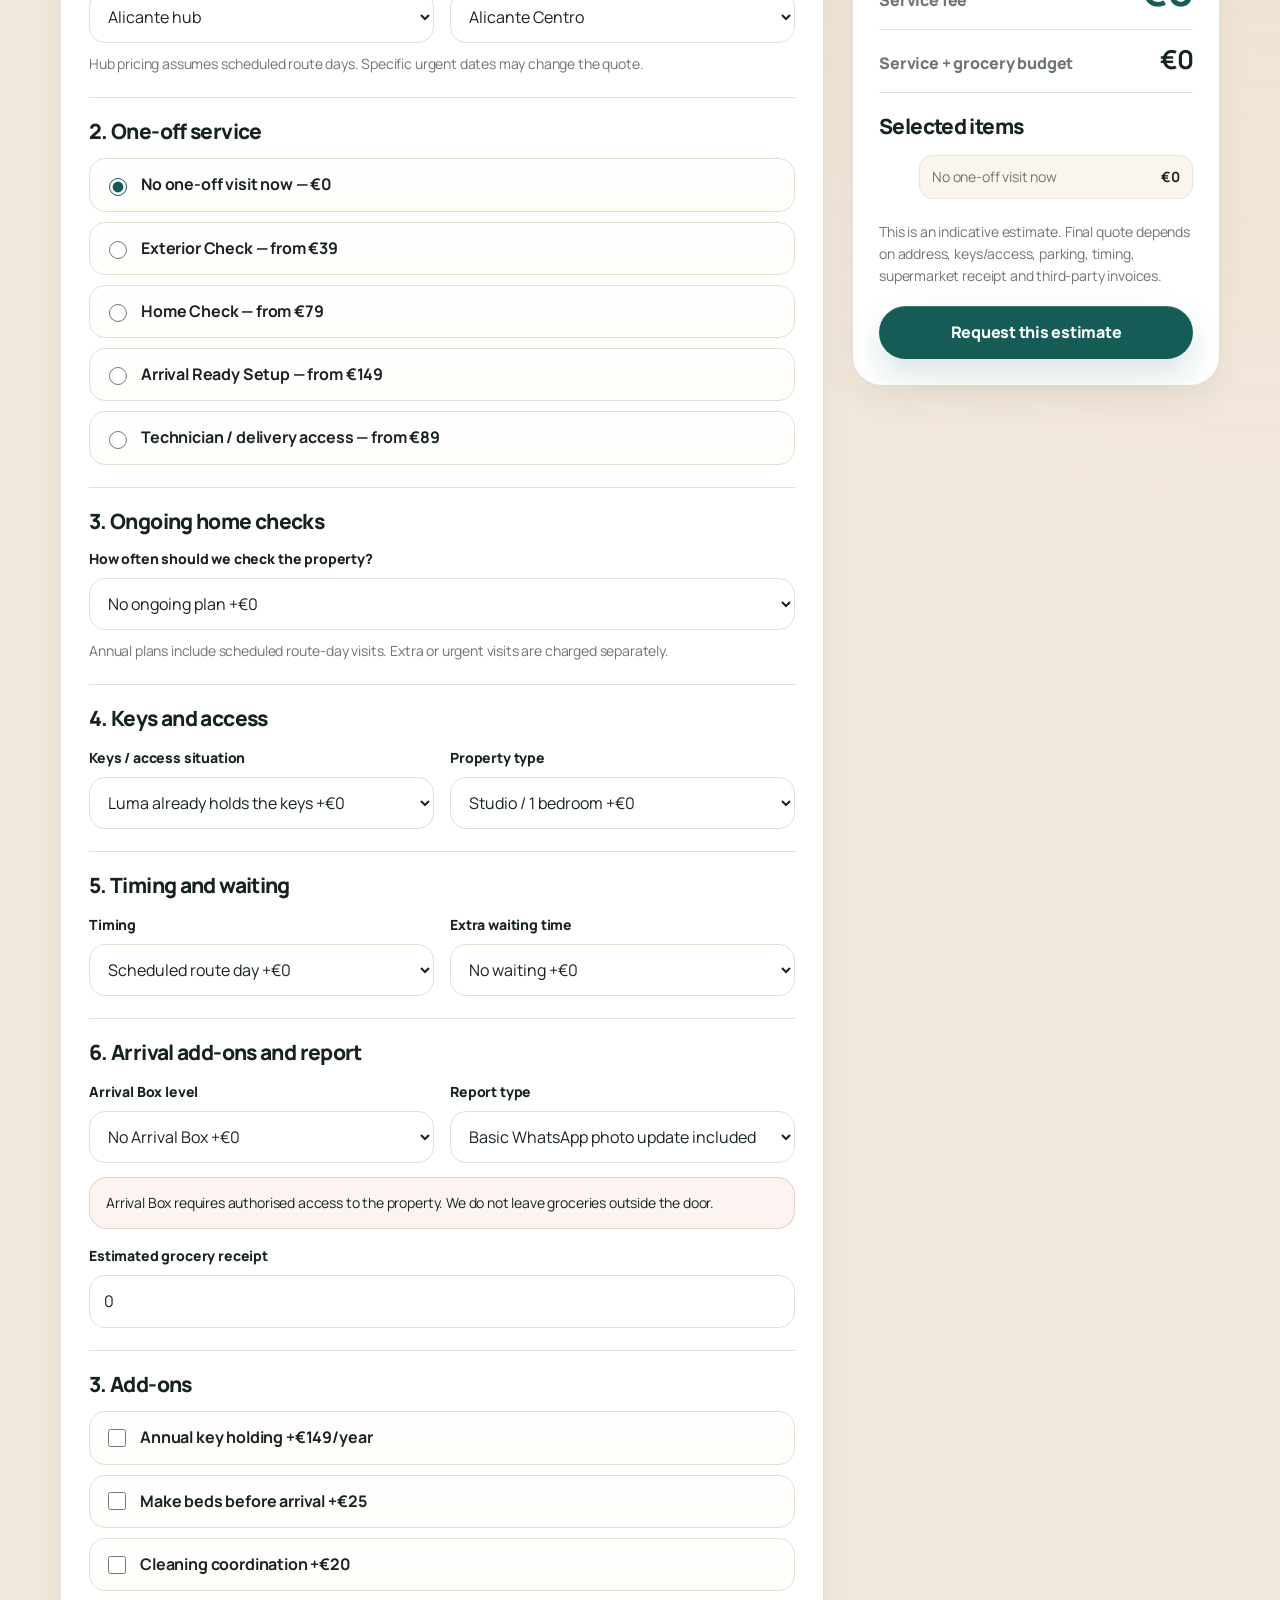
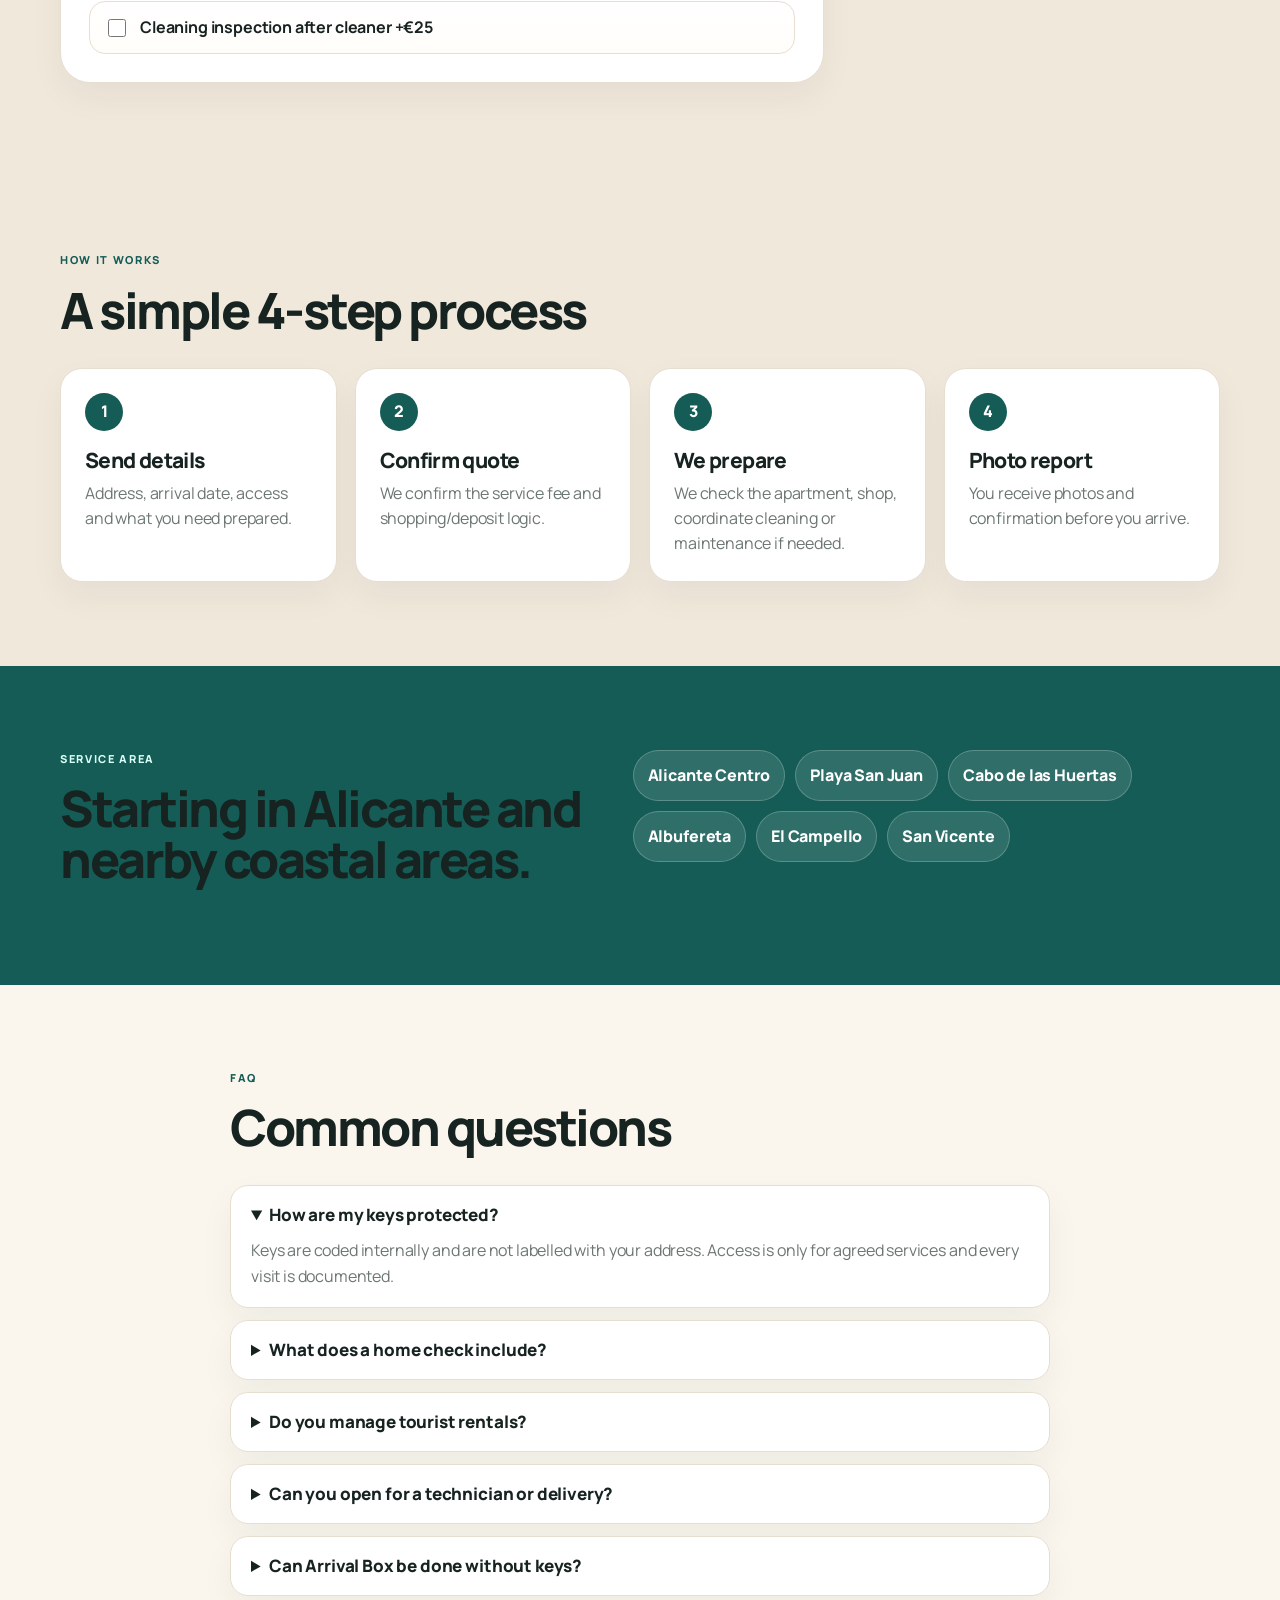
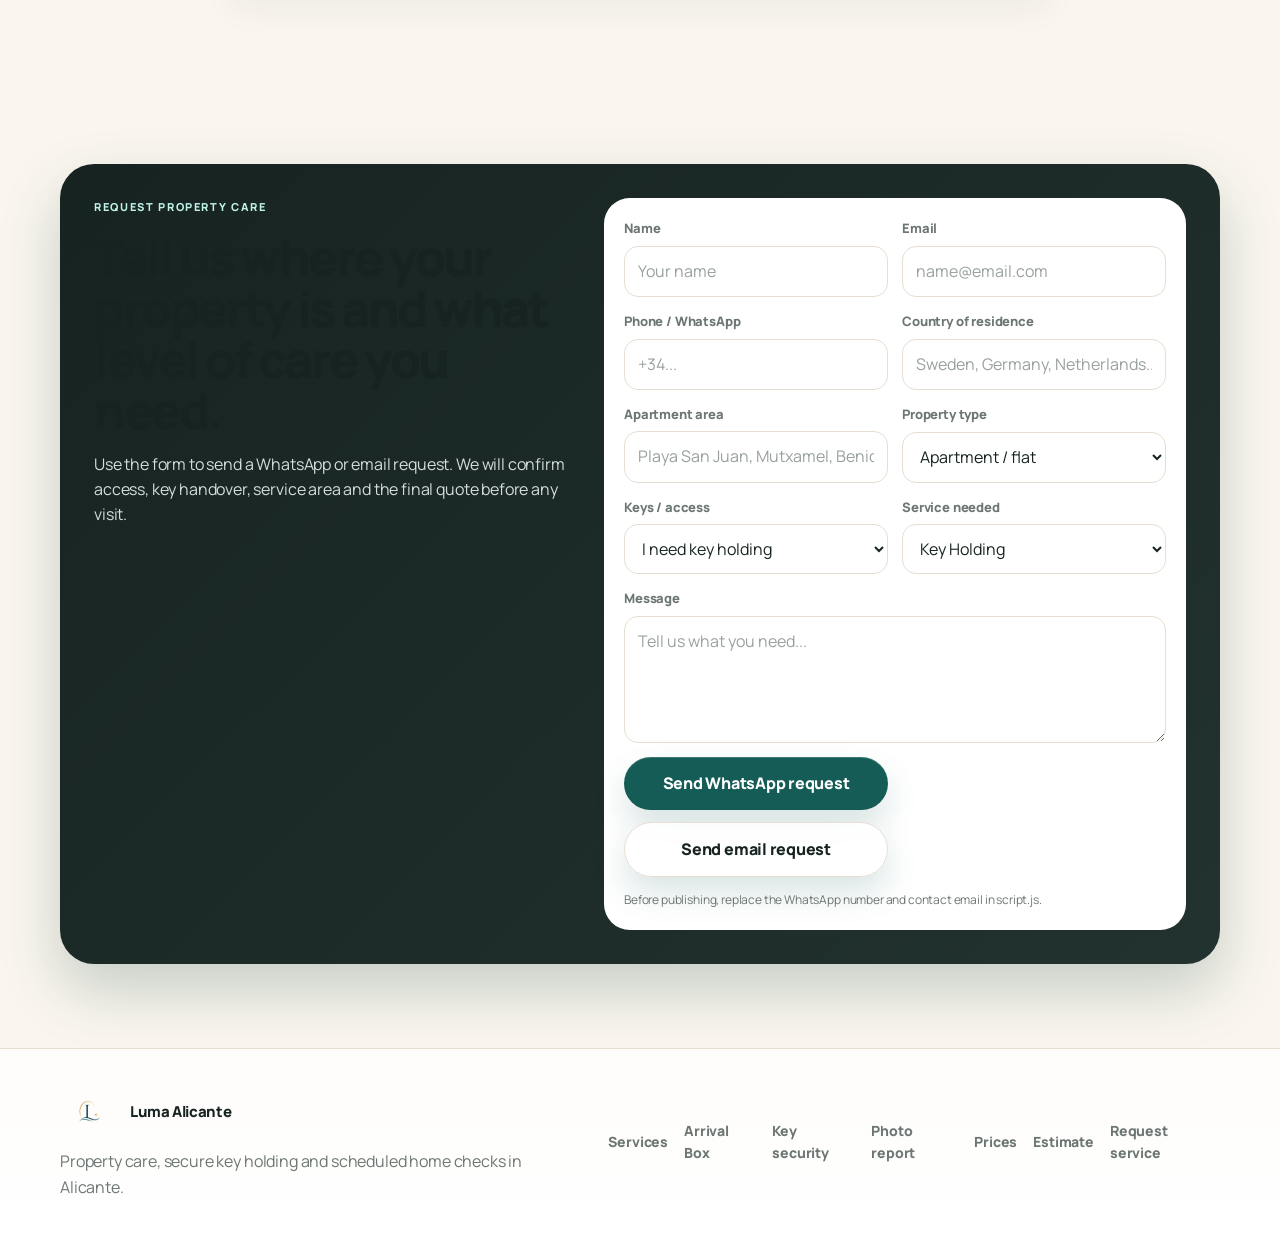
==== commit df1acedf: "Update favicon with larger Luma app icon" ====
--- a/index.html
+++ b/index.html
@@ -10,11 +10,13 @@
   <meta property="og:type" content="website" />
   <meta property="og:url" content="https://lumaalicante.com/" />
   <link rel="canonical" href="https://lumaalicante.com/" />
-  <link rel="icon" href="assets/favicon-clean.png" type="image/png" />
   <link rel="preconnect" href="https://fonts.googleapis.com" />
   <link rel="preconnect" href="https://fonts.gstatic.com" crossorigin />
   <link href="https://fonts.googleapis.com/css2?family=Manrope:wght@400;500;600;700;800&display=swap" rel="stylesheet" />
   <link rel="stylesheet" href="styles.css" />
+  <link rel="icon" href="assets/favicon.ico" sizes="any" />
+  <link rel="icon" href="assets/favicon-luma-app.png" type="image/png" />
+  <link rel="apple-touch-icon" href="assets/apple-touch-icon.png" />
 </head>
 <body>
   <header class="site-header">
--- a/styles.css
+++ b/styles.css
@@ -1583,3 +1583,89 @@
     height: 38px !important;
   }
 }
+
+/* === HEADER LOGO SIZE BOOST === */
+.brand-mark-logo {
+  width: 64px !important;
+  height: 64px !important;
+  min-width: 64px !important;
+  display: flex !important;
+  align-items: center !important;
+  justify-content: center !important;
+  flex-shrink: 0 !important;
+  background: transparent !important;
+  border-radius: 0 !important;
+  overflow: visible !important;
+  box-shadow: none !important;
+}
+
+.brand-mark-logo img {
+  width: 64px !important;
+  height: 64px !important;
+  object-fit: contain !important;
+  display: block !important;
+}
+
+.brand {
+  gap: 14px !important;
+  align-items: center !important;
+}
+
+.brand-name {
+  line-height: 1 !important;
+}
+
+.site-header,
+.header,
+header {
+  min-height: 88px !important;
+}
+
+@media (max-width: 768px) {
+  .brand-mark-logo {
+    width: 52px !important;
+    height: 52px !important;
+    min-width: 52px !important;
+  }
+
+  .brand-mark-logo img {
+    width: 52px !important;
+    height: 52px !important;
+  }
+}
+
+/* === FOOTER LOGO SIZE FIX === */
+.footer .brand-mark-logo {
+  width: 56px !important;
+  height: 56px !important;
+  min-width: 56px !important;
+  padding: 0 !important;
+  background: transparent !important;
+  box-shadow: none !important;
+  border-radius: 0 !important;
+  overflow: visible !important;
+  display: flex !important;
+  align-items: center !important;
+  justify-content: center !important;
+}
+
+.footer .brand-mark-logo img {
+  width: 56px !important;
+  height: 56px !important;
+  object-fit: contain !important;
+  display: block !important;
+}
+
+.footer .brand-footer {
+  gap: 14px !important;
+  align-items: center !important;
+}
+
+@media (max-width: 768px) {
+  .footer .brand-mark-logo,
+  .footer .brand-mark-logo img {
+    width: 48px !important;
+    height: 48px !important;
+    min-width: 48px !important;
+  }
+}
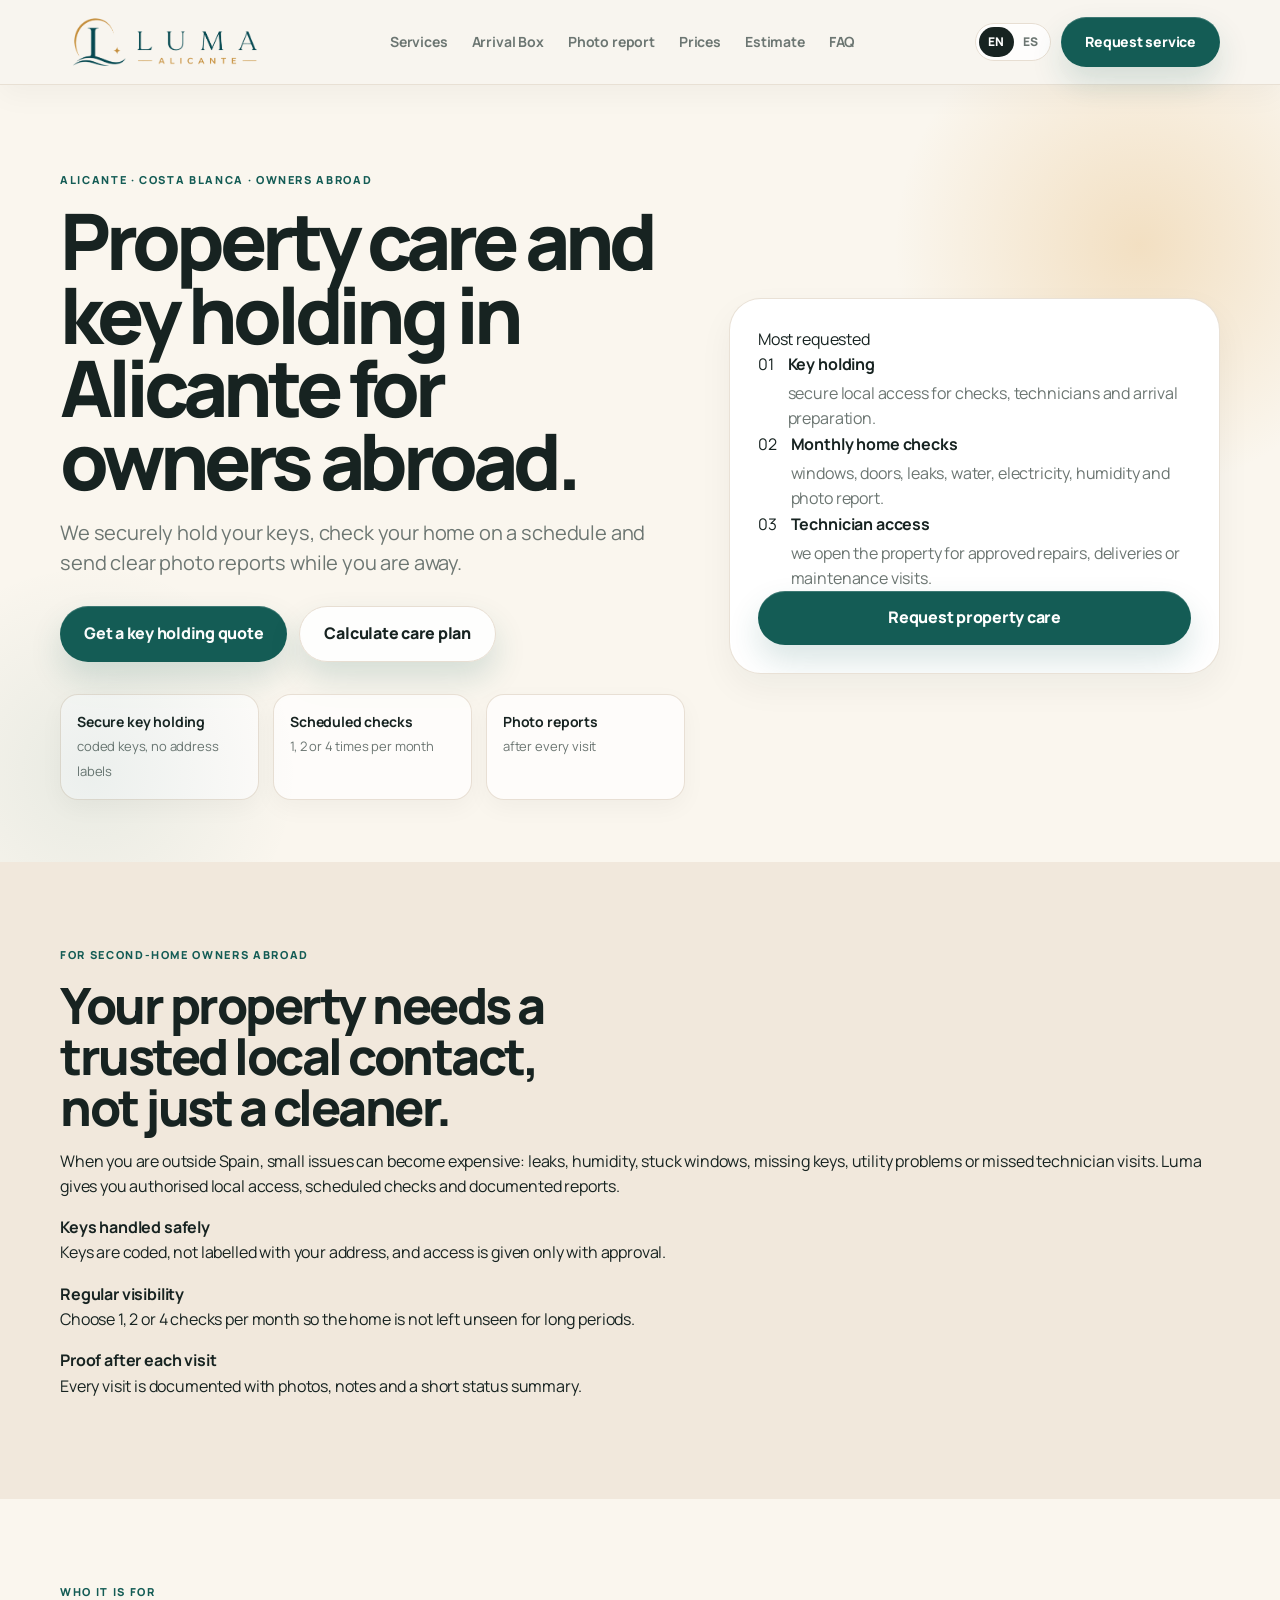
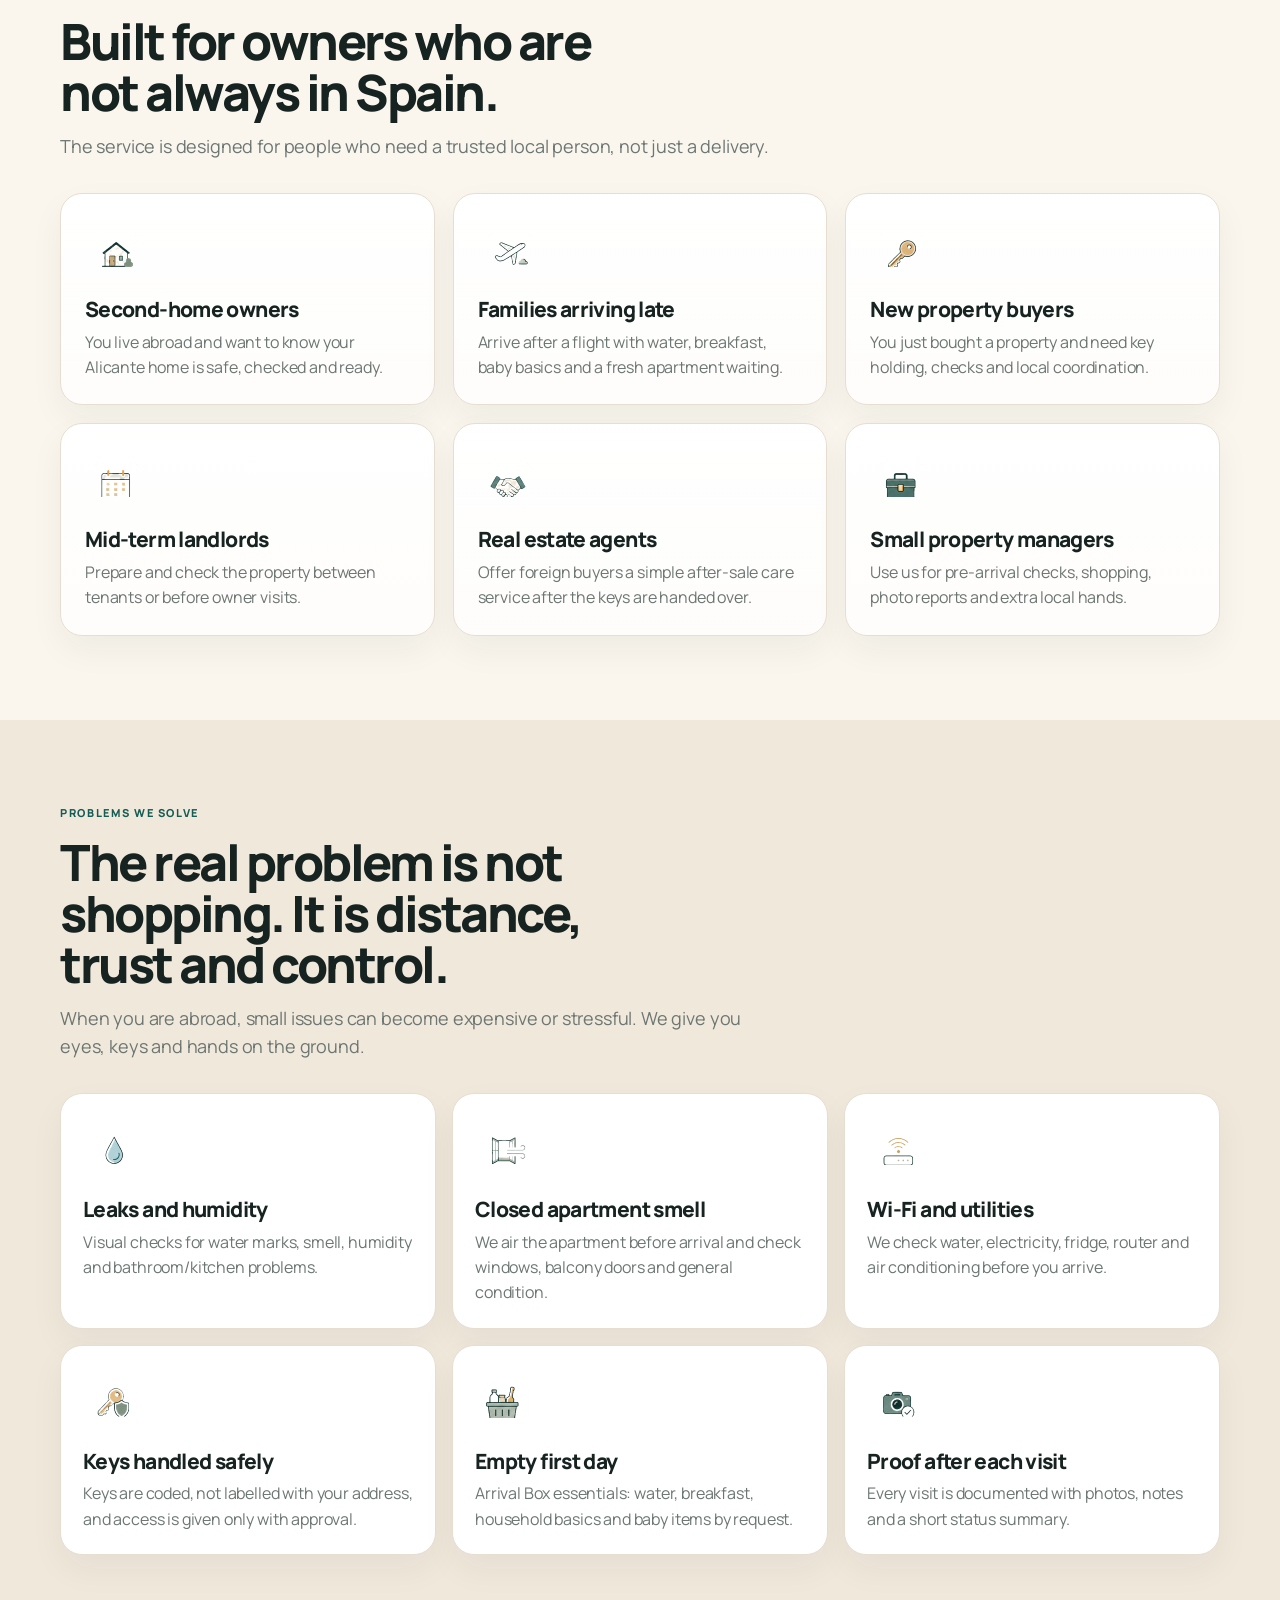
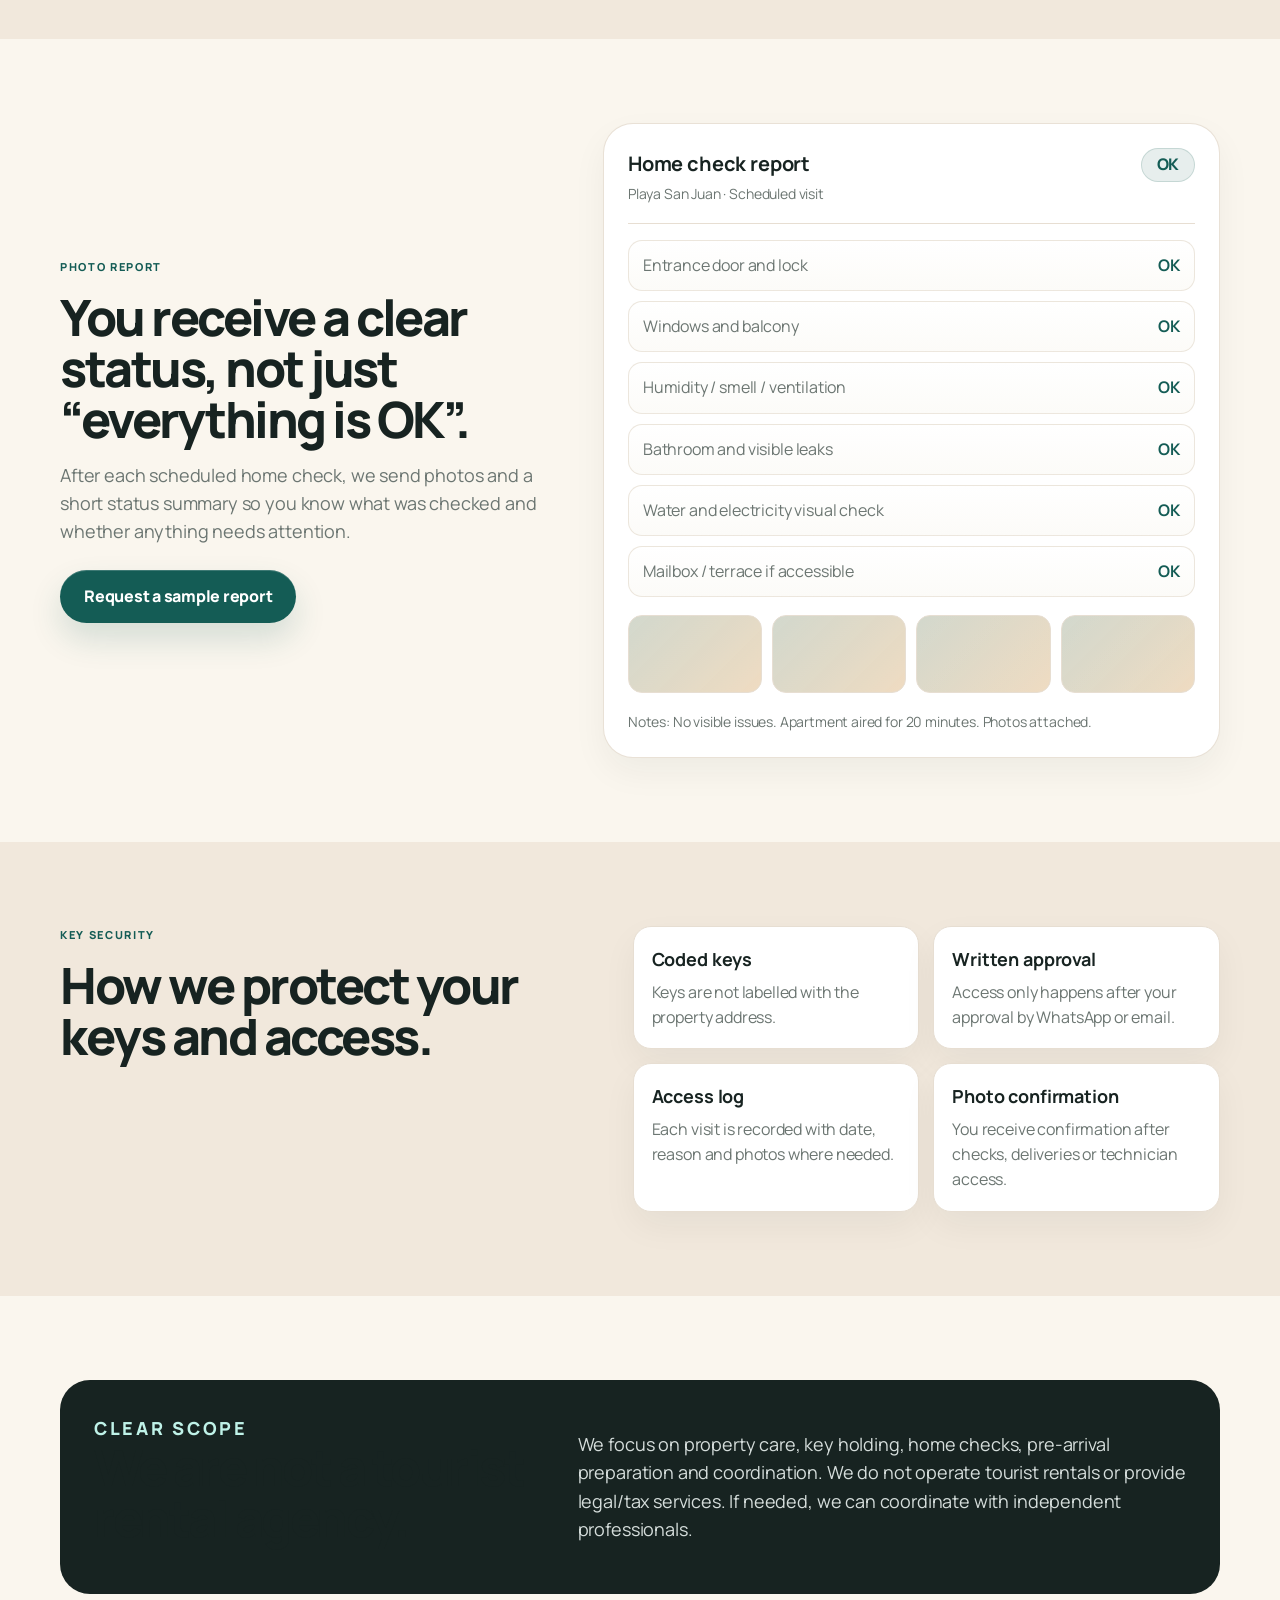
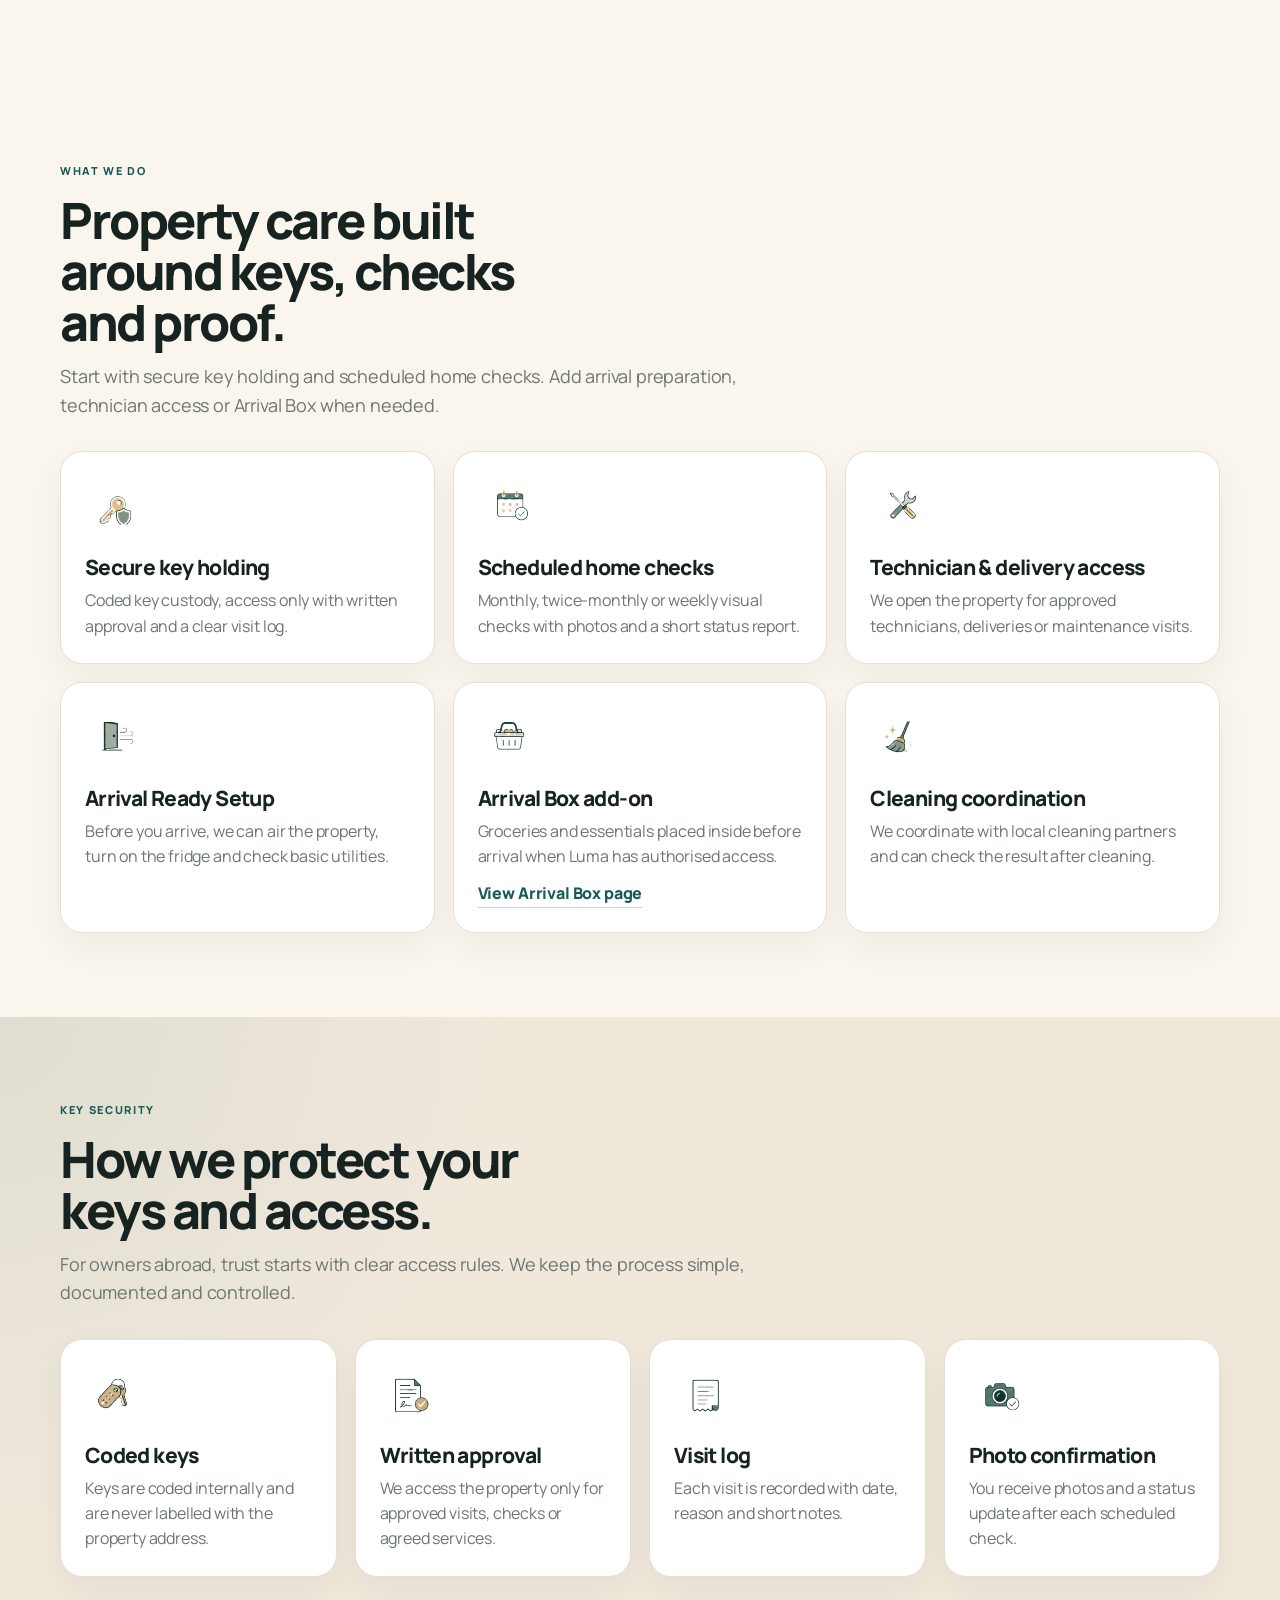
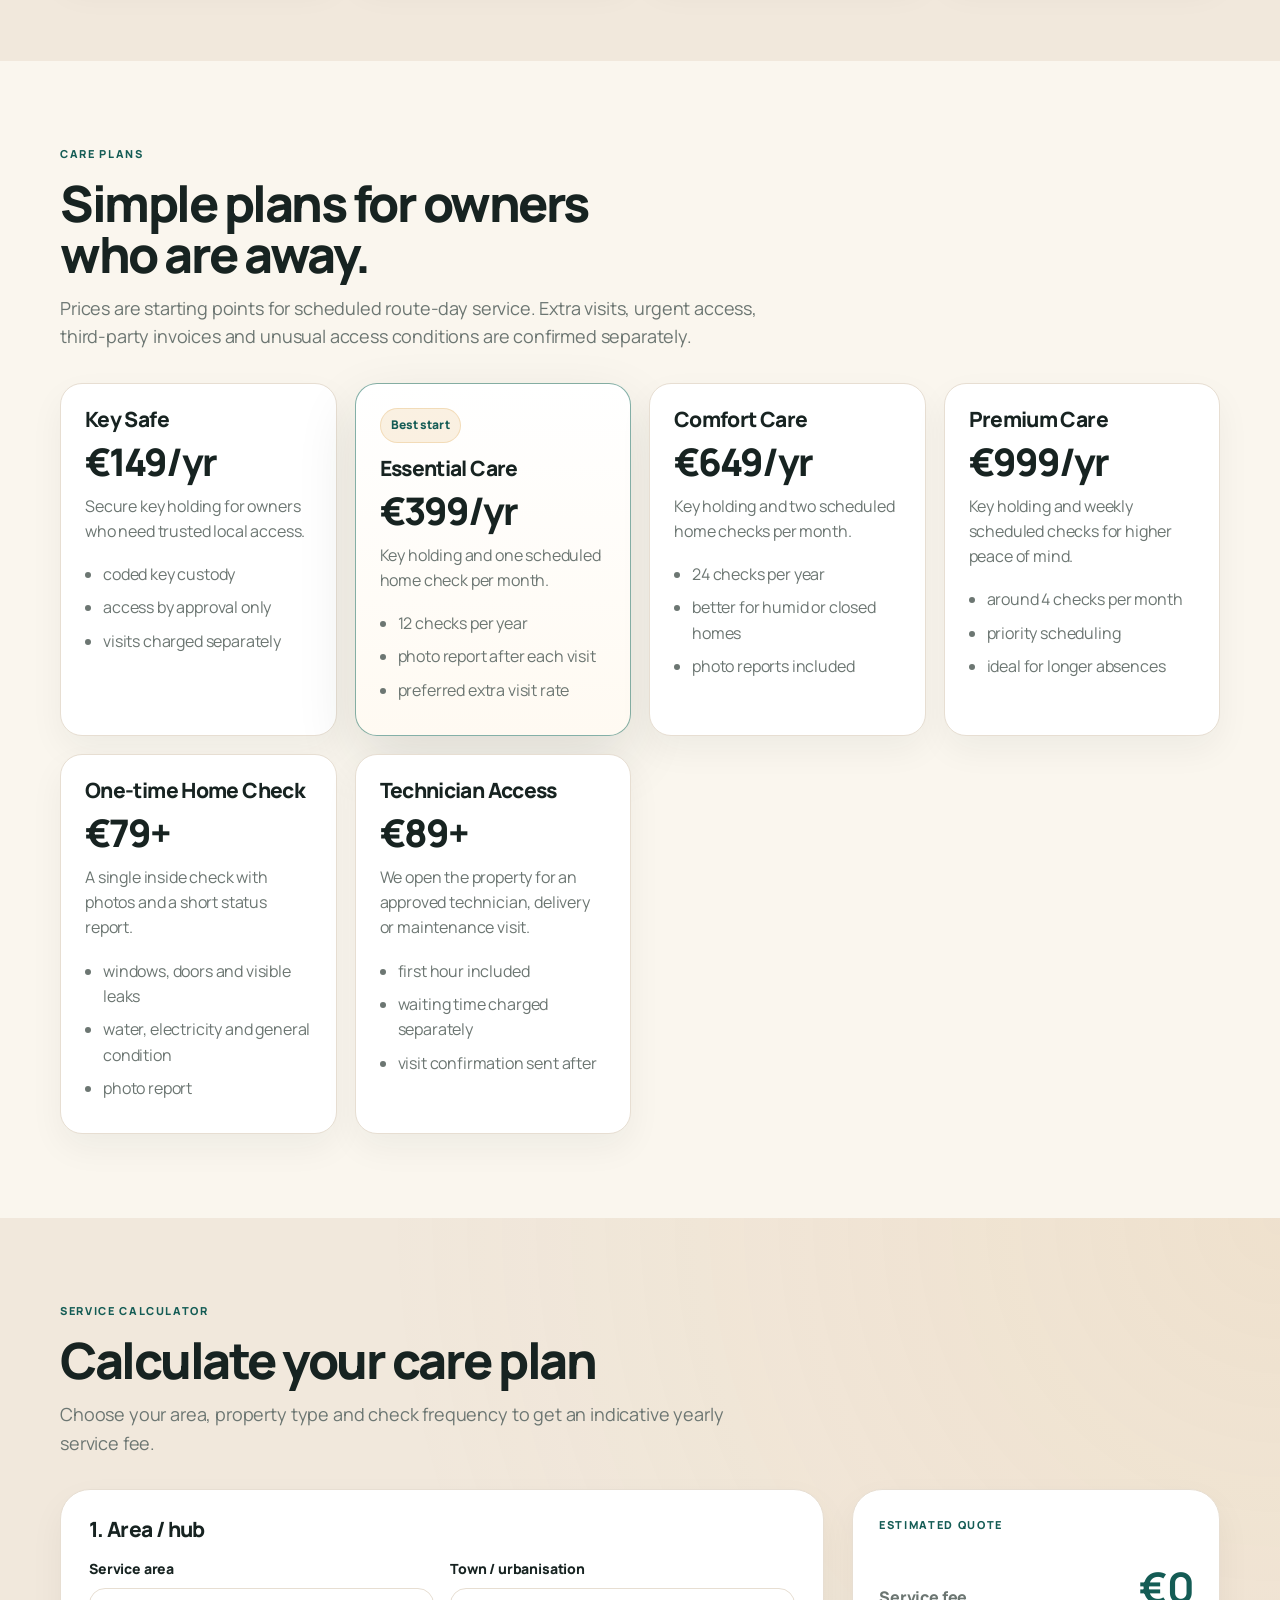
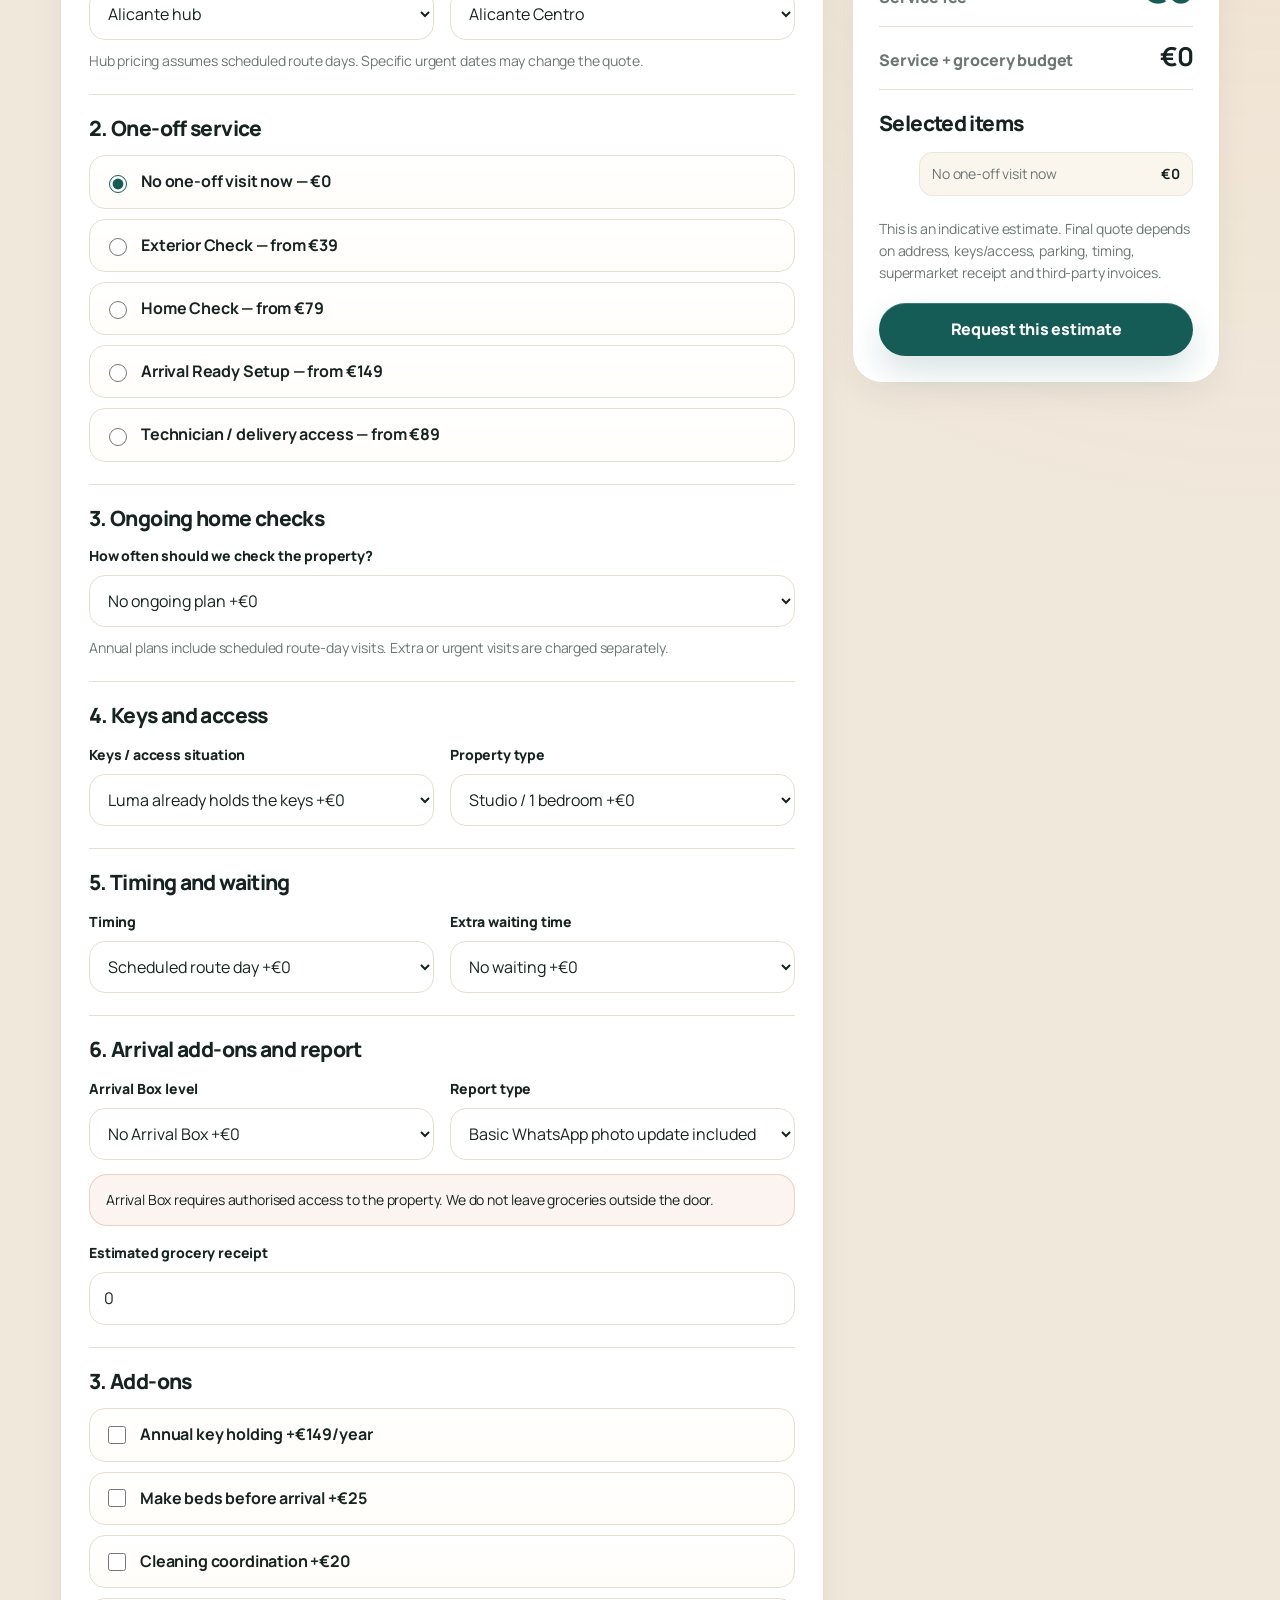
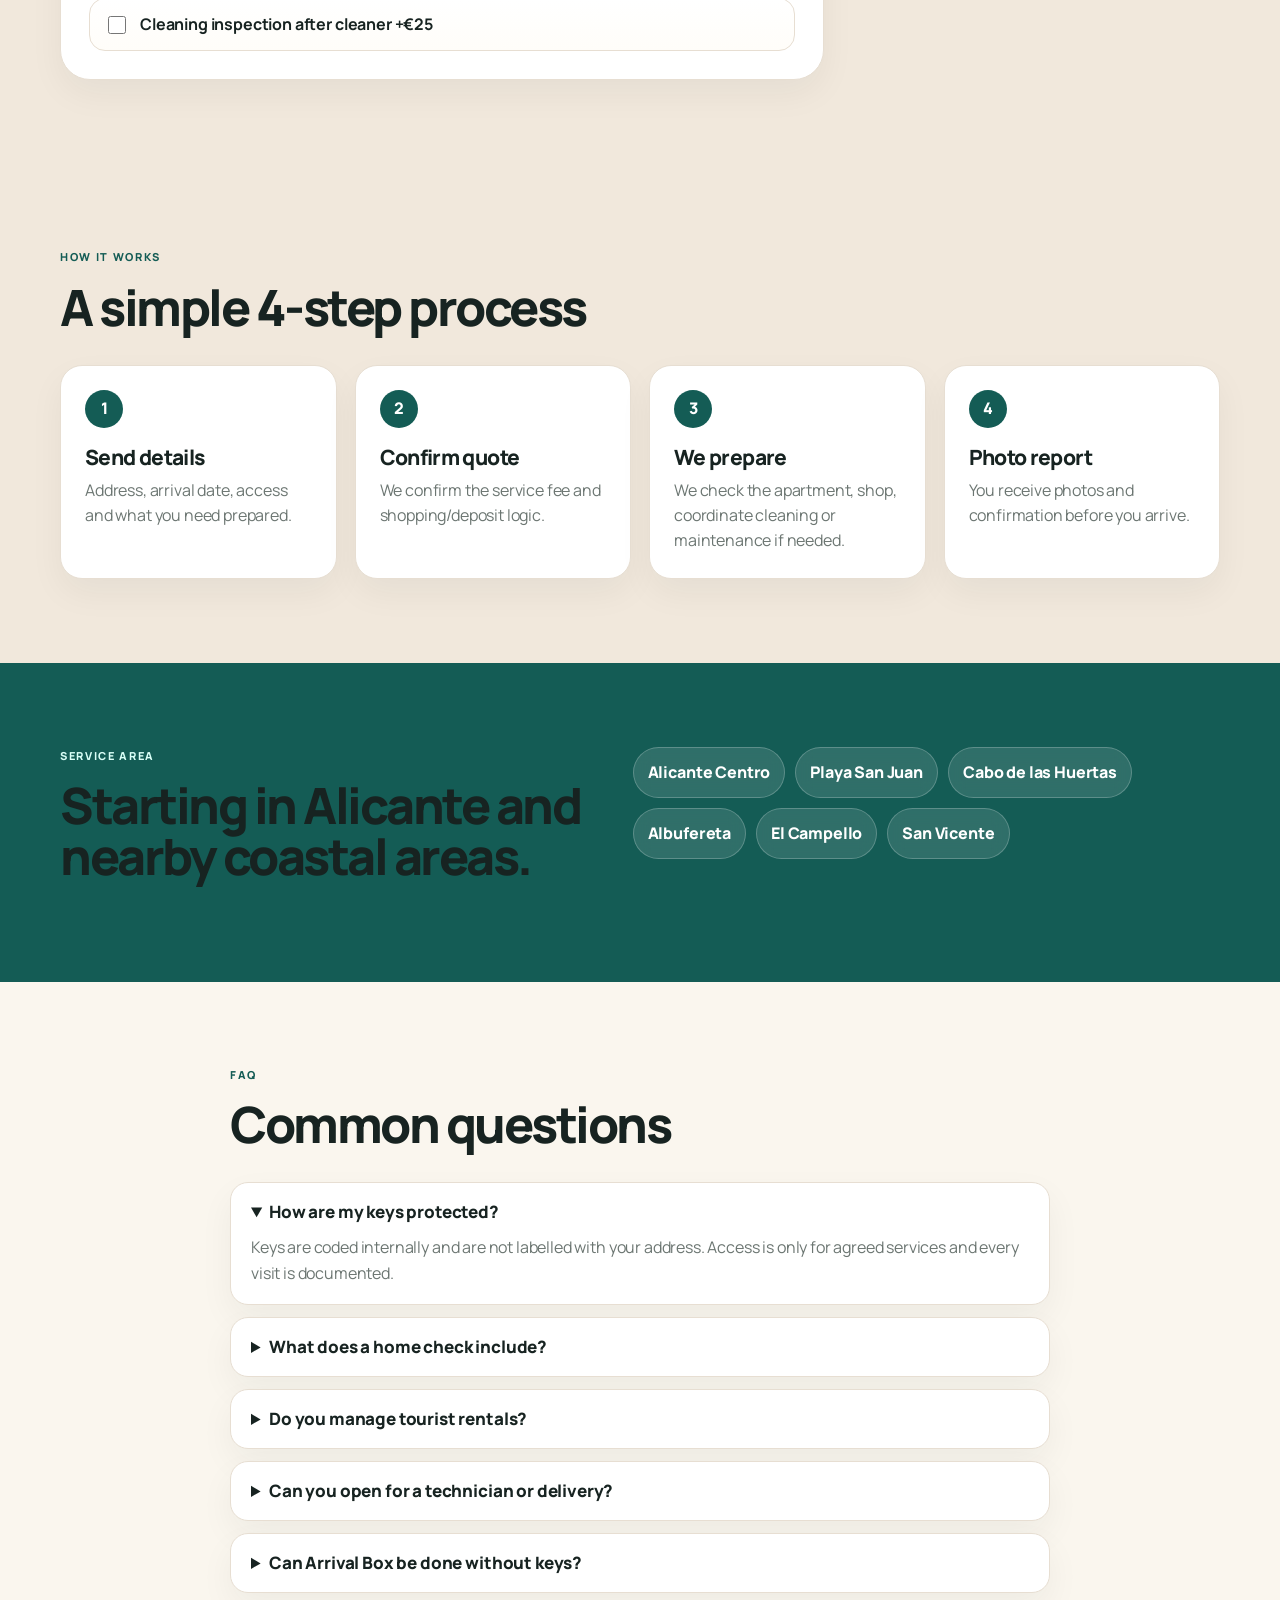
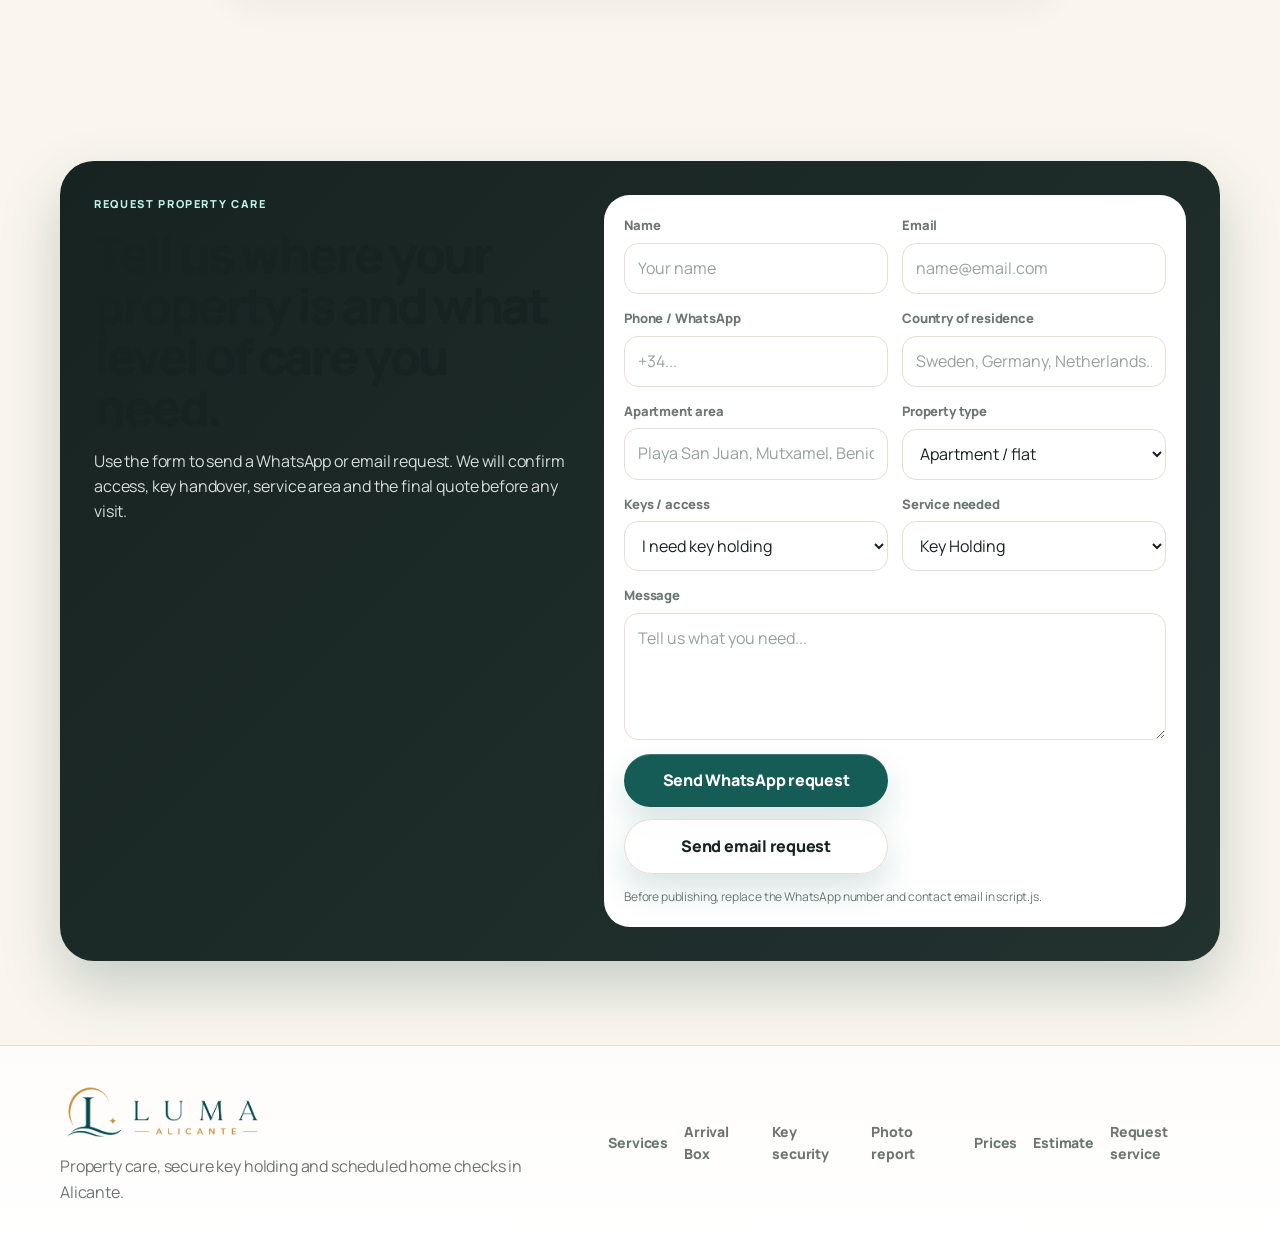
==== commit 3e9eb583: "Use horizontal Luma logo in site header" ====
--- a/index.html
+++ b/index.html
@@ -22,8 +22,7 @@
   <header class="site-header">
     <div class="container nav">
       <a href="#top" class="brand">
-        <span class="brand-mark brand-mark-logo"><img src="assets/luma-mark-header-clean.png" alt="" /></span>
-        <span class="brand-text">Luma Alicante</span>
+        <img class="brand-logo-horizontal" src="assets/luma-logo-header-horizontal.png" alt="Luma Alicante" />
       </a>
 
       <nav class="nav-links" aria-label="Main navigation">
@@ -729,8 +728,7 @@
     <div class="container footer-grid">
       <div>
         <a href="#top" class="brand brand-footer">
-          <span class="brand-mark brand-mark-logo"><img src="assets/luma-mark-header-clean.png" alt="" /></span>
-        <span class="brand-text">Luma Alicante</span>
+          <img class="brand-logo-horizontal brand-logo-footer" src="assets/luma-logo-footer-horizontal.png" alt="Luma Alicante" />
         </a>
         <p data-i18n="footer.text">Property care, secure key holding and scheduled home checks in Alicante.</p>
       </div>
--- a/styles.css
+++ b/styles.css
@@ -1584,88 +1584,71 @@
   }
 }
 
-/* === HEADER LOGO SIZE BOOST === */
-.brand-mark-logo {
-  width: 64px !important;
-  height: 64px !important;
-  min-width: 64px !important;
+
+/* v15 horizontal Luma logo in header/footer */
+.brand {
   display: flex !important;
   align-items: center !important;
-  justify-content: center !important;
+  gap: 0 !important;
   flex-shrink: 0 !important;
-  background: transparent !important;
-  border-radius: 0 !important;
-  overflow: visible !important;
-  box-shadow: none !important;
-}
-
-.brand-mark-logo img {
-  width: 64px !important;
-  height: 64px !important;
+}
+
+.brand-logo-horizontal {
+  display: block !important;
+  width: 210px !important;
+  height: auto !important;
+  max-height: 62px !important;
   object-fit: contain !important;
-  display: block !important;
-}
-
-.brand {
-  gap: 14px !important;
-  align-items: center !important;
-}
-
-.brand-name {
-  line-height: 1 !important;
-}
-
-.site-header,
-.header,
-header {
-  min-height: 88px !important;
-}
-
-@media (max-width: 768px) {
-  .brand-mark-logo {
-    width: 52px !important;
-    height: 52px !important;
-    min-width: 52px !important;
-  }
-
-  .brand-mark-logo img {
-    width: 52px !important;
-    height: 52px !important;
-  }
-}
-
-/* === FOOTER LOGO SIZE FIX === */
-.footer .brand-mark-logo {
-  width: 56px !important;
-  height: 56px !important;
-  min-width: 56px !important;
-  padding: 0 !important;
-  background: transparent !important;
-  box-shadow: none !important;
-  border-radius: 0 !important;
-  overflow: visible !important;
+}
+
+.brand-footer {
   display: flex !important;
   align-items: center !important;
-  justify-content: center !important;
-}
-
-.footer .brand-mark-logo img {
-  width: 56px !important;
-  height: 56px !important;
-  object-fit: contain !important;
-  display: block !important;
-}
-
-.footer .brand-footer {
-  gap: 14px !important;
-  align-items: center !important;
-}
-
-@media (max-width: 768px) {
-  .footer .brand-mark-logo,
-  .footer .brand-mark-logo img {
-    width: 48px !important;
-    height: 48px !important;
-    min-width: 48px !important;
-  }
-}
+}
+
+.brand-logo-footer {
+  width: 210px !important;
+  max-height: 64px !important;
+}
+
+.nav {
+  height: 84px !important;
+}
+
+.site-header {
+  background: rgba(248,245,239,.92) !important;
+}
+
+@media (max-width: 1100px) {
+  .brand-logo-horizontal {
+    width: 185px !important;
+  }
+  .nav-links {
+    gap: 16px !important;
+  }
+}
+
+@media (max-width: 860px) {
+  .brand-logo-horizontal {
+    width: 165px !important;
+  }
+}
+
+@media (max-width: 760px) {
+  .brand-logo-horizontal {
+    width: 150px !important;
+  }
+}
+
+@media (max-width: 640px) {
+  .brand-logo-horizontal {
+    width: 138px !important;
+  }
+  .nav {
+    height: 76px !important;
+  }
+}
+
+.footer .brand-logo-horizontal {
+  width: 205px !important;
+}
